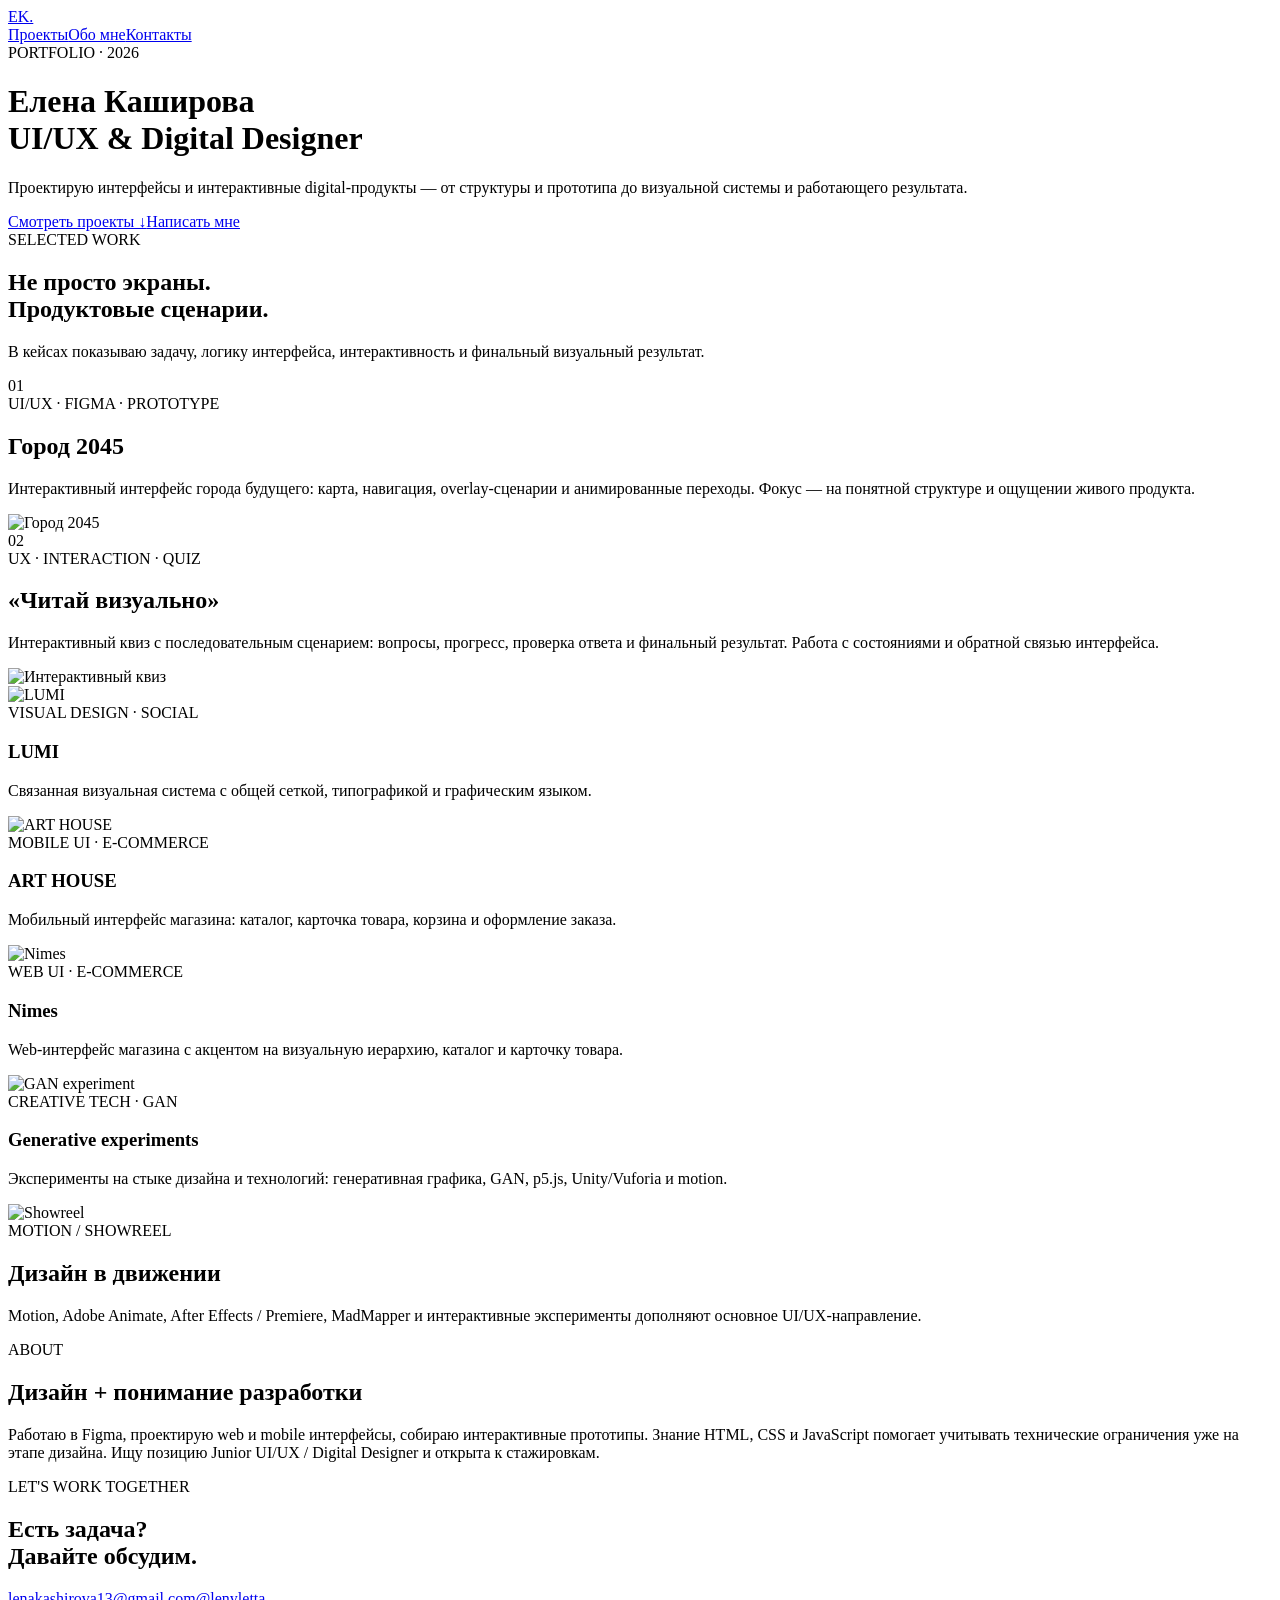
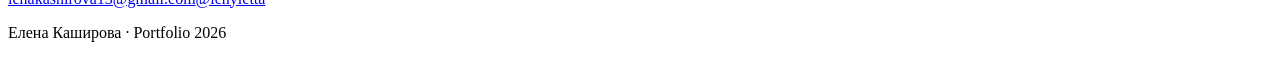
==== index.html @ 8c7296ff "Build portfolio homepage" ====
<!doctype html><html lang="ru"><head><meta charset="utf-8"><meta name="viewport" content="width=device-width,initial-scale=1"><title>Елена Каширова — UI/UX & Digital Designer</title><meta name="description" content="Портфолио Елены Кашировой — UI/UX, digital design, interactive and creative technology."><link rel="stylesheet" href="style.css"></head><body>
<nav><a class="brand" href="#top">EK.</a><div><a href="#work">Проекты</a><a href="#about">Обо мне</a><a href="#contact">Контакты</a></div></nav>
<header id="top"><div class="eyebrow">PORTFOLIO · 2026</div><h1>Елена Каширова<br><span>UI/UX & Digital Designer</span></h1><p class="lead">Проектирую интерфейсы и интерактивные digital‑продукты — от структуры и прототипа до визуальной системы и работающего результата.</p><div class="actions"><a class="btn" href="#work">Смотреть проекты ↓</a><a class="ghost" href="mailto:lenakashirova13@gmail.com">Написать мне</a></div></header>
<main id="work"><section class="intro"><div><div class="eyebrow">SELECTED WORK</div><h2>Не просто экраны.<br>Продуктовые сценарии.</h2></div><p>В кейсах показываю задачу, логику интерфейса, интерактивность и финальный визуальный результат.</p></section>
<article class="case featured"><div class="num">01</div><div class="copy"><div class="tags">UI/UX · FIGMA · PROTOTYPE</div><h2>Город 2045</h2><p>Интерактивный интерфейс города будущего: карта, навигация, overlay‑сценарии и анимированные переходы. Фокус — на понятной структуре и ощущении живого продукта.</p></div><img src="assets/city.jpg" alt="Город 2045"></article>
<article class="case reverse"><div class="num">02</div><div class="copy"><div class="tags">UX · INTERACTION · QUIZ</div><h2>«Читай визуально»</h2><p>Интерактивный квиз с последовательным сценарием: вопросы, прогресс, проверка ответа и финальный результат. Работа с состояниями и обратной связью интерфейса.</p></div><img src="assets/quiz.jpg" alt="Интерактивный квиз"></article>
<section class="grid"><article class="small"><img src="assets/lumi.jpg" alt="LUMI"><div class="tags">VISUAL DESIGN · SOCIAL</div><h3>LUMI</h3><p>Связанная визуальная система с общей сеткой, типографикой и графическим языком.</p></article><article class="small"><img src="assets/arthouse.jpg" alt="ART HOUSE"><div class="tags">MOBILE UI · E‑COMMERCE</div><h3>ART HOUSE</h3><p>Мобильный интерфейс магазина: каталог, карточка товара, корзина и оформление заказа.</p></article><article class="small"><img src="assets/nimes.jpg" alt="Nimes"><div class="tags">WEB UI · E‑COMMERCE</div><h3>Nimes</h3><p>Web‑интерфейс магазина с акцентом на визуальную иерархию, каталог и карточку товара.</p></article><article class="small dark"><img src="assets/gan.jpg" alt="GAN experiment"><div class="tags">CREATIVE TECH · GAN</div><h3>Generative experiments</h3><p>Эксперименты на стыке дизайна и технологий: генеративная графика, GAN, p5.js, Unity/Vuforia и motion.</p></article></section>
<section class="show"><img src="assets/showreel.png" alt="Showreel"><div><div class="eyebrow">MOTION / SHOWREEL</div><h2>Дизайн в движении</h2><p>Motion, Adobe Animate, After Effects / Premiere, MadMapper и интерактивные эксперименты дополняют основное UI/UX‑направление.</p></div></section>
<section id="about" class="about"><div><div class="eyebrow">ABOUT</div><h2>Дизайн + понимание разработки</h2></div><p>Работаю в Figma, проектирую web и mobile интерфейсы, собираю интерактивные прототипы. Знание HTML, CSS и JavaScript помогает учитывать технические ограничения уже на этапе дизайна. Ищу позицию Junior UI/UX / Digital Designer и открыта к стажировкам.</p></section></main>
<footer id="contact"><div class="eyebrow">LET'S WORK TOGETHER</div><h2>Есть задача?<br>Давайте обсудим.</h2><div class="contacts"><a href="mailto:lenakashirova13@gmail.com">lenakashirova13@gmail.com</a><a href="https://t.me/lenyletta">@lenyletta</a></div><p>Елена Каширова · Portfolio 2026</p></footer></body></html>
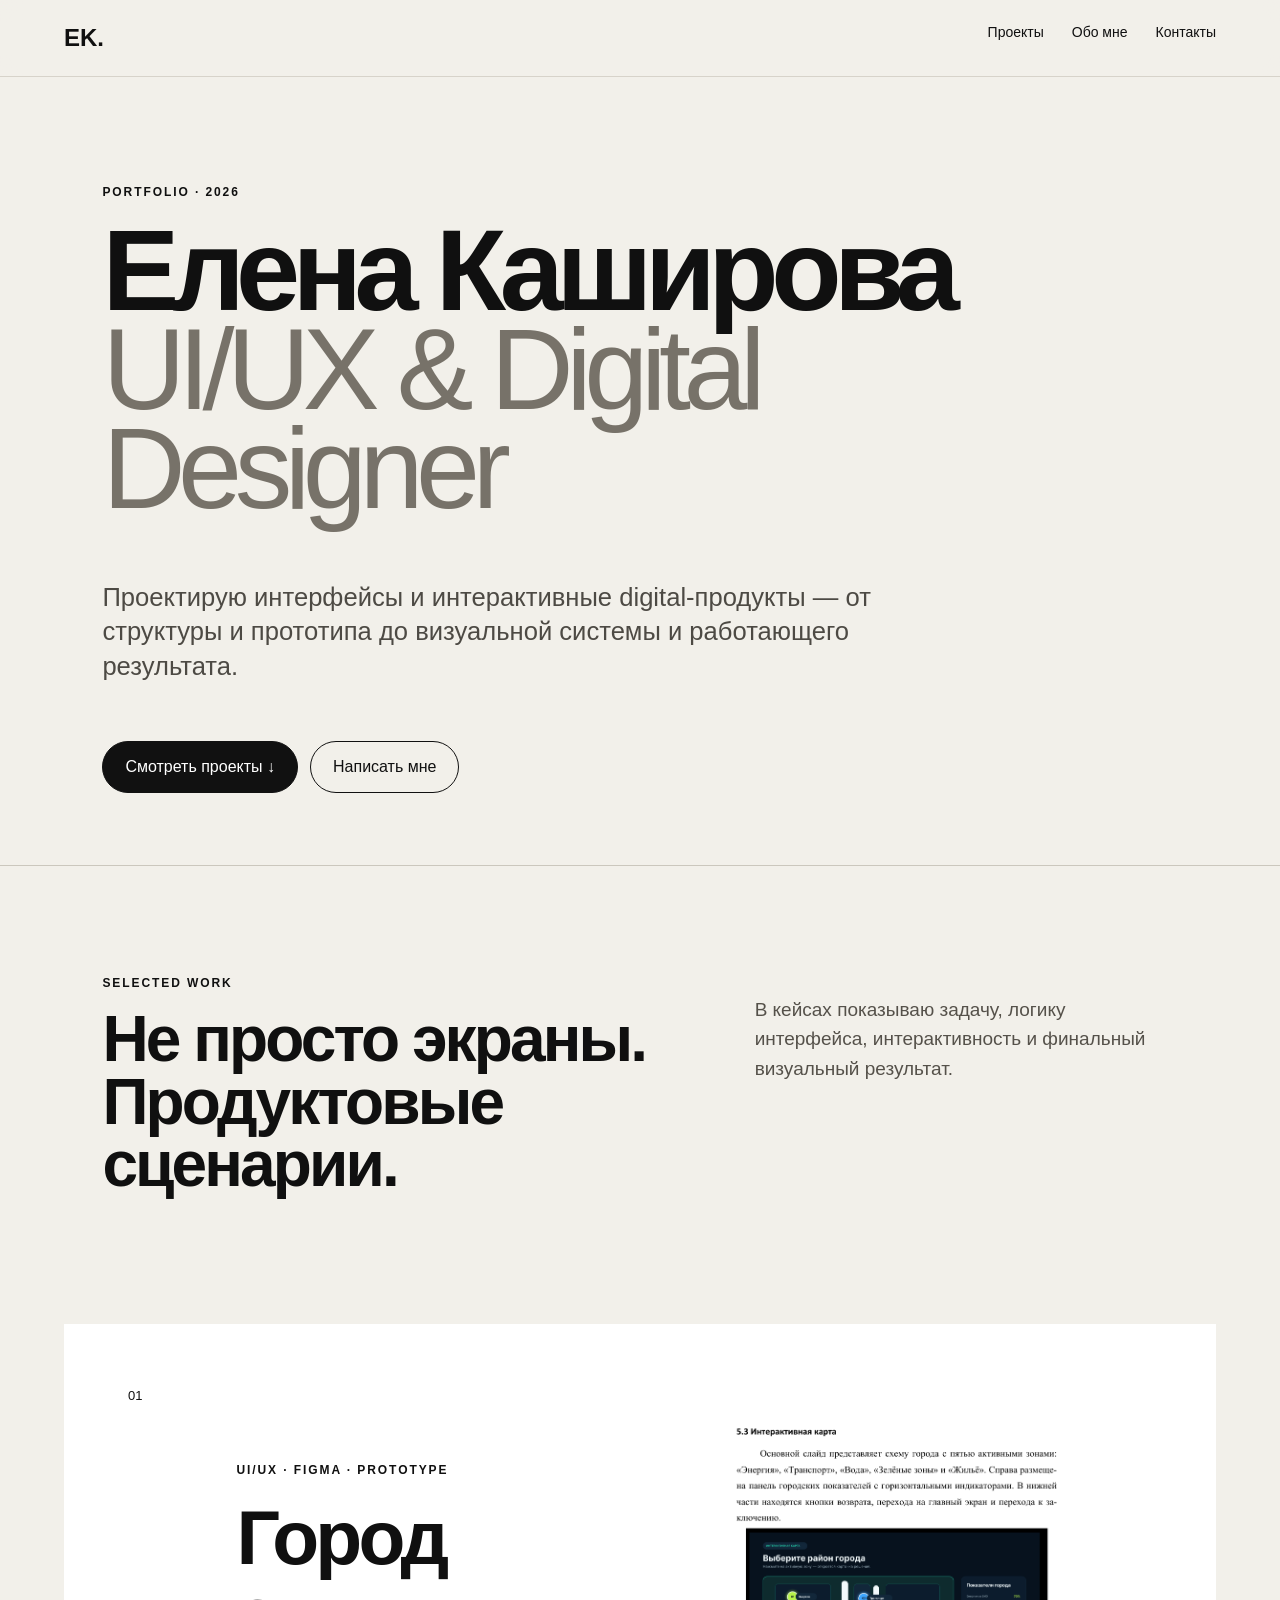
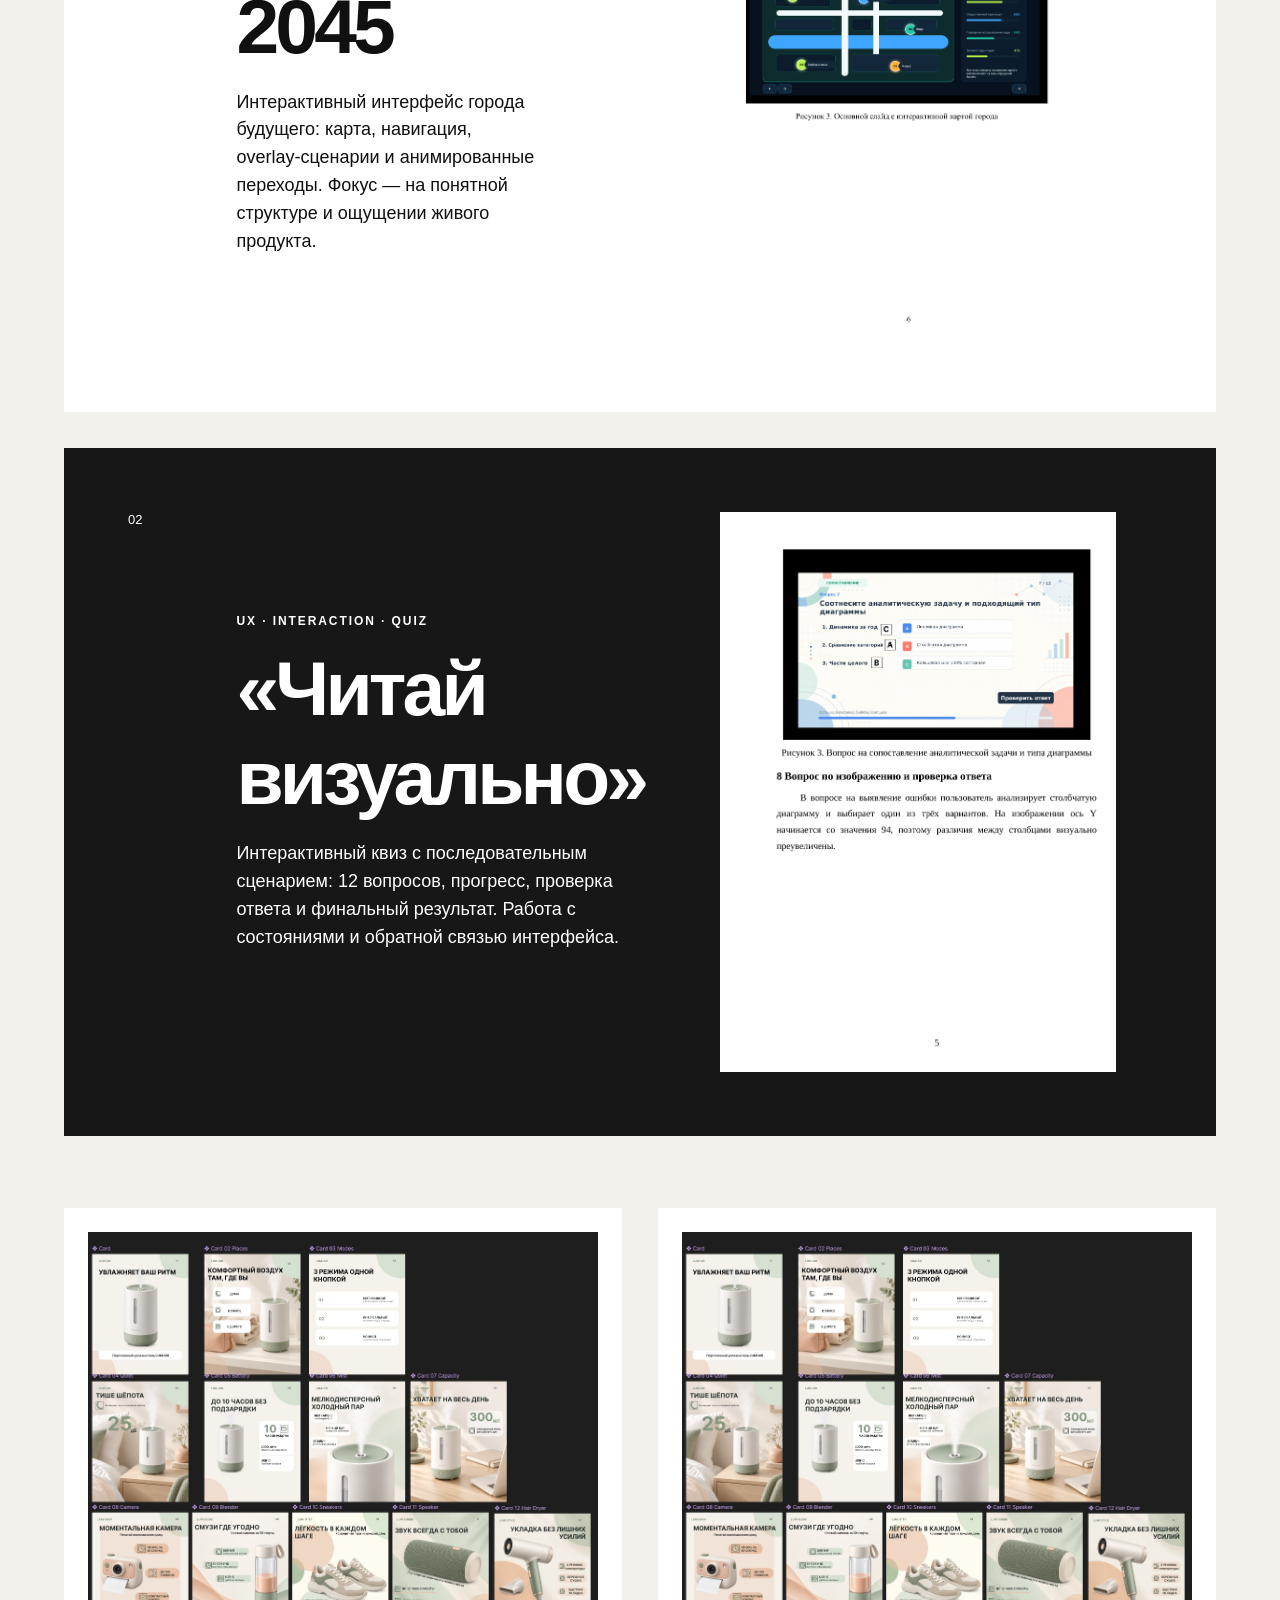
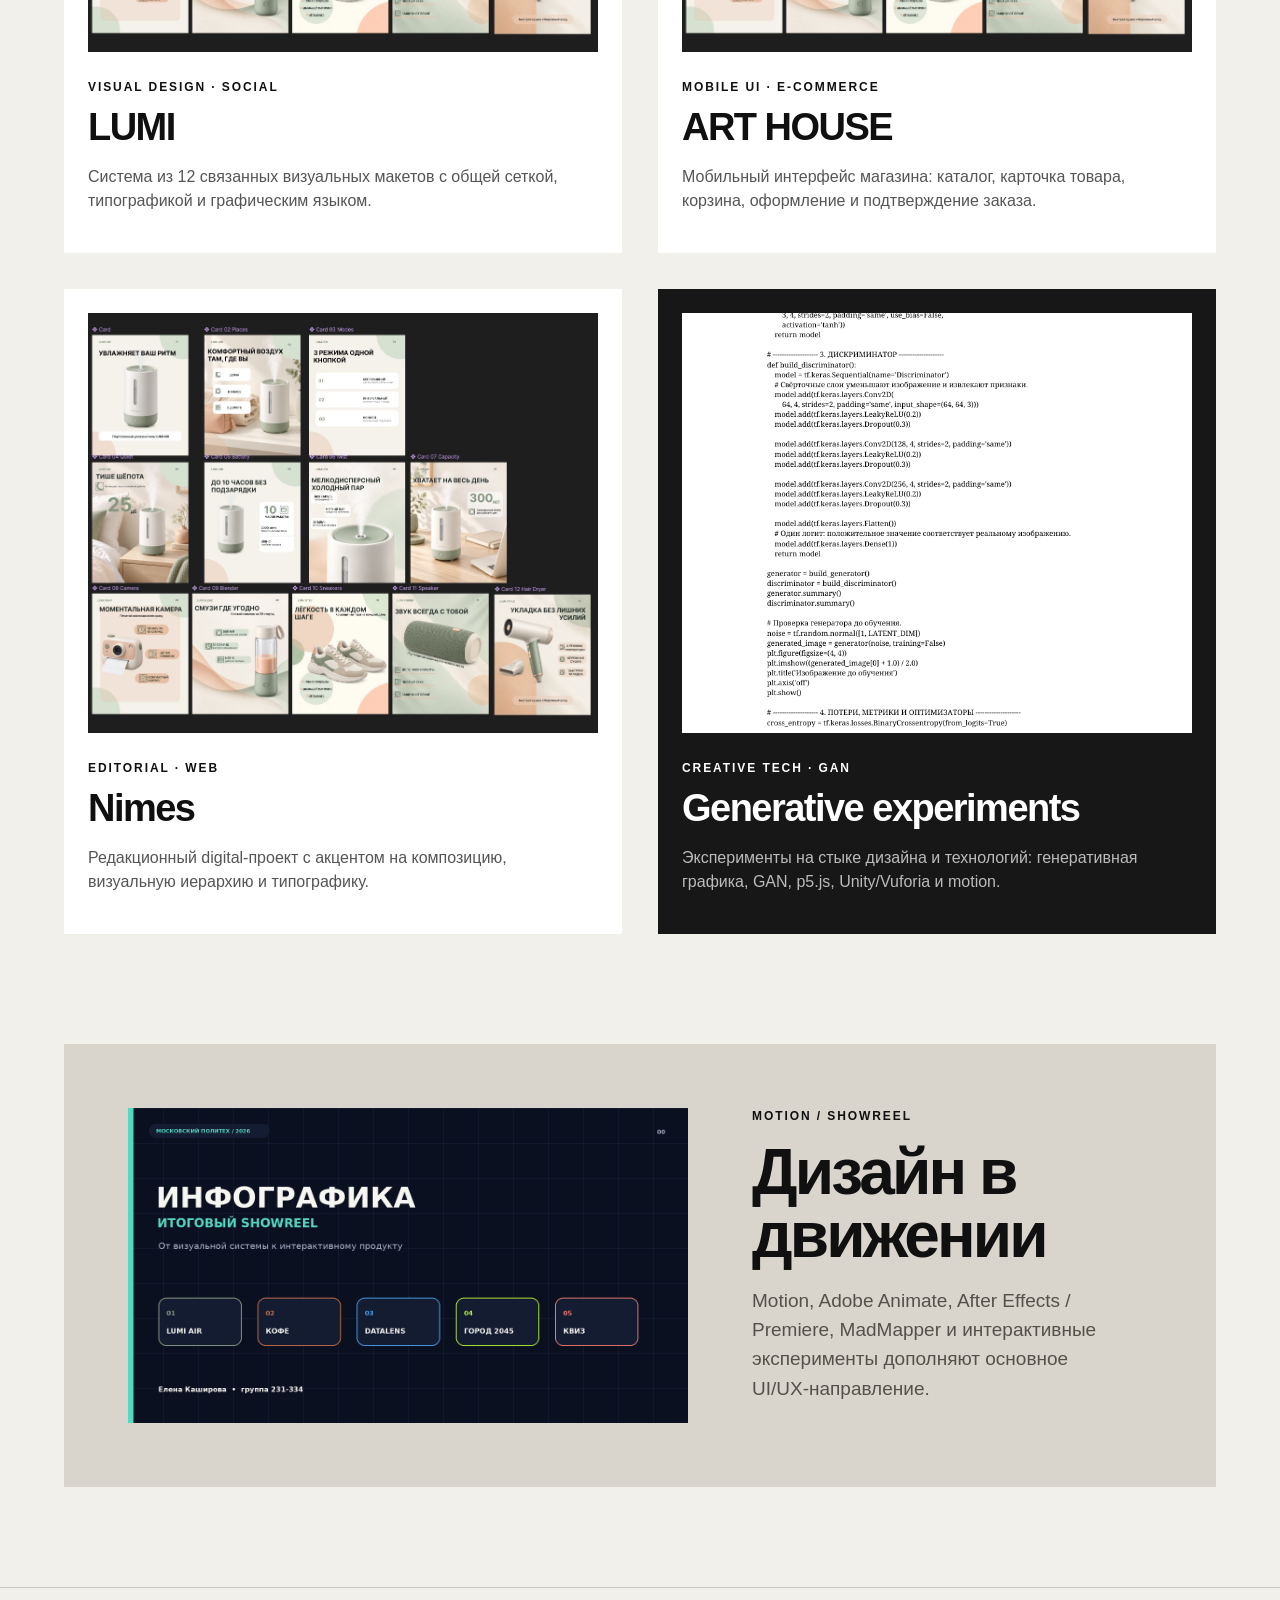
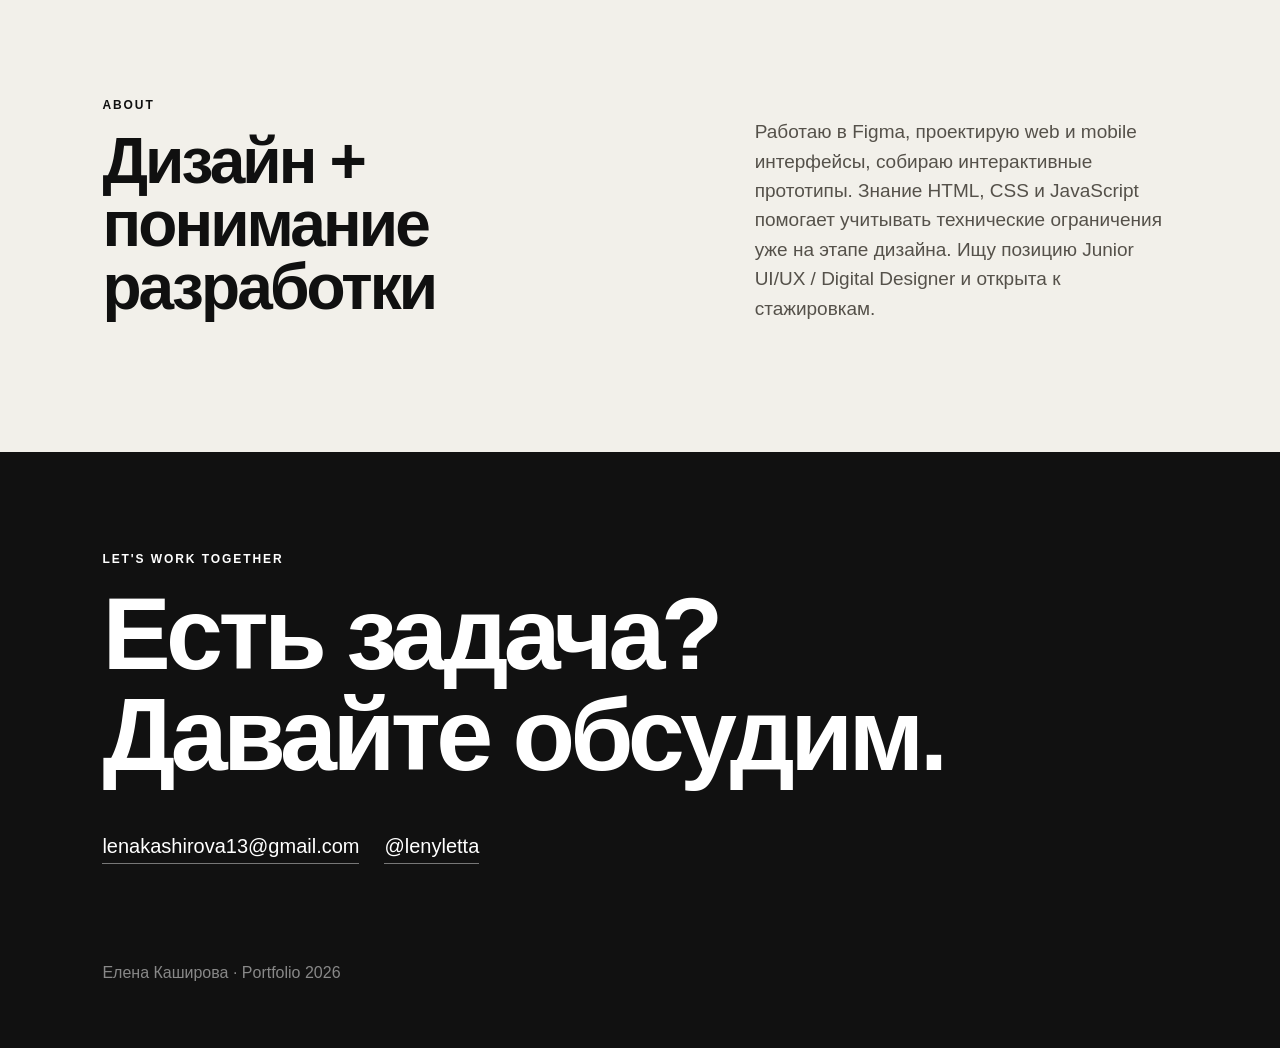
==== commit a67e81fc: "Add files via upload" ====
--- a/index.html
+++ b/index.html
@@ -1,10 +1,28 @@
-<!doctype html><html lang="ru"><head><meta charset="utf-8"><meta name="viewport" content="width=device-width,initial-scale=1"><title>Елена Каширова — UI/UX & Digital Designer</title><meta name="description" content="Портфолио Елены Кашировой — UI/UX, digital design, interactive and creative technology."><link rel="stylesheet" href="style.css"></head><body>
+<!doctype html><html lang="ru"><head><meta charset="utf-8"><meta name="viewport" content="width=device-width,initial-scale=1">
+<title>Елена Каширова — UI/UX & Digital Designer</title>
+<meta name="description" content="Портфолио Елены Кашировой — UI/UX, digital design, interactive and creative technology.">
+<link rel="stylesheet" href="style.css"></head><body>
 <nav><a class="brand" href="#top">EK.</a><div><a href="#work">Проекты</a><a href="#about">Обо мне</a><a href="#contact">Контакты</a></div></nav>
-<header id="top"><div class="eyebrow">PORTFOLIO · 2026</div><h1>Елена Каширова<br><span>UI/UX & Digital Designer</span></h1><p class="lead">Проектирую интерфейсы и интерактивные digital‑продукты — от структуры и прототипа до визуальной системы и работающего результата.</p><div class="actions"><a class="btn" href="#work">Смотреть проекты ↓</a><a class="ghost" href="mailto:lenakashirova13@gmail.com">Написать мне</a></div></header>
-<main id="work"><section class="intro"><div><div class="eyebrow">SELECTED WORK</div><h2>Не просто экраны.<br>Продуктовые сценарии.</h2></div><p>В кейсах показываю задачу, логику интерфейса, интерактивность и финальный визуальный результат.</p></section>
-<article class="case featured"><div class="num">01</div><div class="copy"><div class="tags">UI/UX · FIGMA · PROTOTYPE</div><h2>Город 2045</h2><p>Интерактивный интерфейс города будущего: карта, навигация, overlay‑сценарии и анимированные переходы. Фокус — на понятной структуре и ощущении живого продукта.</p></div><img src="assets/city.jpg" alt="Город 2045"></article>
-<article class="case reverse"><div class="num">02</div><div class="copy"><div class="tags">UX · INTERACTION · QUIZ</div><h2>«Читай визуально»</h2><p>Интерактивный квиз с последовательным сценарием: вопросы, прогресс, проверка ответа и финальный результат. Работа с состояниями и обратной связью интерфейса.</p></div><img src="assets/quiz.jpg" alt="Интерактивный квиз"></article>
-<section class="grid"><article class="small"><img src="assets/lumi.jpg" alt="LUMI"><div class="tags">VISUAL DESIGN · SOCIAL</div><h3>LUMI</h3><p>Связанная визуальная система с общей сеткой, типографикой и графическим языком.</p></article><article class="small"><img src="assets/arthouse.jpg" alt="ART HOUSE"><div class="tags">MOBILE UI · E‑COMMERCE</div><h3>ART HOUSE</h3><p>Мобильный интерфейс магазина: каталог, карточка товара, корзина и оформление заказа.</p></article><article class="small"><img src="assets/nimes.jpg" alt="Nimes"><div class="tags">WEB UI · E‑COMMERCE</div><h3>Nimes</h3><p>Web‑интерфейс магазина с акцентом на визуальную иерархию, каталог и карточку товара.</p></article><article class="small dark"><img src="assets/gan.jpg" alt="GAN experiment"><div class="tags">CREATIVE TECH · GAN</div><h3>Generative experiments</h3><p>Эксперименты на стыке дизайна и технологий: генеративная графика, GAN, p5.js, Unity/Vuforia и motion.</p></article></section>
+<header id="top"><div class="eyebrow">PORTFOLIO · 2026</div><h1>Елена Каширова<br><span>UI/UX & Digital Designer</span></h1>
+<p class="lead">Проектирую интерфейсы и интерактивные digital‑продукты — от структуры и прототипа до визуальной системы и работающего результата.</p>
+<div class="actions"><a class="btn" href="#work">Смотреть проекты ↓</a><a class="ghost" href="mailto:lenakashirova13@gmail.com">Написать мне</a></div></header>
+<main id="work">
+<section class="intro"><div><div class="eyebrow">SELECTED WORK</div><h2>Не просто экраны.<br>Продуктовые сценарии.</h2></div><p>В кейсах показываю задачу, логику интерфейса, интерактивность и финальный визуальный результат.</p></section>
+
+<article class="case featured"><div class="num">01</div><div class="copy"><div class="tags">UI/UX · FIGMA · PROTOTYPE</div><h2>Город 2045</h2><p>Интерактивный интерфейс города будущего: карта, навигация, overlay‑сценарии и анимированные переходы. Фокус — на понятной структуре и ощущении живого продукта.</p></div><img src="assets/city.png" alt="Город 2045"></article>
+
+<article class="case reverse"><div class="num">02</div><div class="copy"><div class="tags">UX · INTERACTION · QUIZ</div><h2>«Читай визуально»</h2><p>Интерактивный квиз с последовательным сценарием: 12 вопросов, прогресс, проверка ответа и финальный результат. Работа с состояниями и обратной связью интерфейса.</p></div><img src="assets/quiz.png" alt="Интерактивный квиз"></article>
+
+<section class="grid">
+<article class="small"><img src="assets/old_p5_0.jpeg" alt="LUMI"><div class="tags">VISUAL DESIGN · SOCIAL</div><h3>LUMI</h3><p>Система из 12 связанных визуальных макетов с общей сеткой, типографикой и графическим языком.</p></article>
+<article class="small"><img src="assets/old_p4_0.jpeg" alt="ART HOUSE"><div class="tags">MOBILE UI · E‑COMMERCE</div><h3>ART HOUSE</h3><p>Мобильный интерфейс магазина: каталог, карточка товара, корзина, оформление и подтверждение заказа.</p></article>
+<article class="small"><img src="assets/old_p6_0.jpeg" alt="Nimes"><div class="tags">EDITORIAL · WEB</div><h3>Nimes</h3><p>Редакционный digital‑проект с акцентом на композицию, визуальную иерархию и типографику.</p></article>
+<article class="small dark"><img src="assets/gan.png" alt="GAN experiment"><div class="tags">CREATIVE TECH · GAN</div><h3>Generative experiments</h3><p>Эксперименты на стыке дизайна и технологий: генеративная графика, GAN, p5.js, Unity/Vuforia и motion.</p></article>
+</section>
+
 <section class="show"><img src="assets/showreel.png" alt="Showreel"><div><div class="eyebrow">MOTION / SHOWREEL</div><h2>Дизайн в движении</h2><p>Motion, Adobe Animate, After Effects / Premiere, MadMapper и интерактивные эксперименты дополняют основное UI/UX‑направление.</p></div></section>
-<section id="about" class="about"><div><div class="eyebrow">ABOUT</div><h2>Дизайн + понимание разработки</h2></div><p>Работаю в Figma, проектирую web и mobile интерфейсы, собираю интерактивные прототипы. Знание HTML, CSS и JavaScript помогает учитывать технические ограничения уже на этапе дизайна. Ищу позицию Junior UI/UX / Digital Designer и открыта к стажировкам.</p></section></main>
-<footer id="contact"><div class="eyebrow">LET'S WORK TOGETHER</div><h2>Есть задача?<br>Давайте обсудим.</h2><div class="contacts"><a href="mailto:lenakashirova13@gmail.com">lenakashirova13@gmail.com</a><a href="https://t.me/lenyletta">@lenyletta</a></div><p>Елена Каширова · Portfolio 2026</p></footer></body></html>+
+<section id="about" class="about"><div><div class="eyebrow">ABOUT</div><h2>Дизайн + понимание разработки</h2></div><p>Работаю в Figma, проектирую web и mobile интерфейсы, собираю интерактивные прототипы. Знание HTML, CSS и JavaScript помогает учитывать технические ограничения уже на этапе дизайна. Ищу позицию Junior UI/UX / Digital Designer и открыта к стажировкам.</p></section>
+</main>
+<footer id="contact"><div class="eyebrow">LET'S WORK TOGETHER</div><h2>Есть задача?<br>Давайте обсудим.</h2><div class="contacts"><a href="mailto:lenakashirova13@gmail.com">lenakashirova13@gmail.com</a><a href="https://t.me/lenyletta">@lenyletta</a></div><p>Елена Каширова · Portfolio 2026</p></footer>
+</body></html>
--- a/style.css
+++ b/style.css
@@ -0,0 +1 @@
+*{box-sizing:border-box}html{scroll-behavior:smooth}body{margin:0;background:#f2f0ea;color:#101010;font-family:Arial,Helvetica,sans-serif}a{color:inherit;text-decoration:none}nav{position:sticky;top:0;z-index:10;display:flex;justify-content:space-between;padding:24px 5vw;background:rgba(242,240,234,.88);backdrop-filter:blur(12px);border-bottom:1px solid #d7d3ca}.brand{font-weight:900;font-size:24px}nav div{display:flex;gap:28px;font-size:14px}header{min-height:86vh;padding:12vh 8vw 8vh;display:flex;flex-direction:column;justify-content:center;border-bottom:1px solid #cbc7bd}h1{font-size:clamp(54px,9vw,132px);line-height:.86;letter-spacing:-.065em;margin:22px 0 36px;max-width:1200px}h1 span{font-weight:400;color:#777269}.eyebrow,.tags{font-size:12px;letter-spacing:.16em;font-weight:700}.lead{font-size:clamp(19px,2vw,30px);line-height:1.35;max-width:790px;color:#4d4a44}.actions{display:flex;gap:12px;margin-top:32px}.btn,.ghost{padding:16px 22px;border:1px solid #111;border-radius:100px}.btn{background:#111;color:white}.intro,.about{padding:110px 8vw;display:grid;grid-template-columns:1.3fr 1fr;gap:8vw}.intro h2,.about h2,.show h2,footer h2{font-size:clamp(38px,5vw,76px);letter-spacing:-.045em;line-height:.98;margin:18px 0}.intro p,.about p,.show p{font-size:19px;line-height:1.55;color:#55514a}.case{margin:0 5vw 36px;padding:5vw;background:#fff;display:grid;grid-template-columns:70px .75fr 1.25fr;gap:3vw;align-items:center;min-height:650px}.case.reverse{background:#171717;color:white}.case img{width:100%;max-height:560px;object-fit:contain}.case h2{font-size:clamp(44px,6vw,82px);letter-spacing:-.05em;margin:16px 0}.case p{font-size:18px;line-height:1.55;max-width:520px}.num{align-self:start;font-size:13px}.grid{padding:36px 5vw 110px;display:grid;grid-template-columns:1fr 1fr;gap:36px}.small{background:white;padding:24px}.small img{width:100%;height:420px;object-fit:cover;margin-bottom:24px}.small h3{font-size:38px;letter-spacing:-.04em;margin:12px 0}.small p{line-height:1.5;color:#555}.small.dark{background:#171717;color:white}.small.dark p{color:#bbb}.show{margin:0 5vw 100px;background:#d9d5cc;padding:5vw;display:grid;grid-template-columns:1.4fr 1fr;gap:5vw;align-items:center}.show img{width:100%}.about{border-top:1px solid #cbc7bd}footer{background:#111;color:white;padding:100px 8vw 50px}footer h2{font-size:clamp(56px,8vw,110px)}.contacts{display:flex;gap:25px;flex-wrap:wrap;margin:50px 0 100px;font-size:20px}.contacts a{border-bottom:1px solid #777;padding-bottom:5px}footer>p{color:#888}@media(max-width:800px){nav div{gap:14px}.case{grid-template-columns:1fr;padding:28px;min-height:auto}.case .num{display:none}.intro,.about,.show{grid-template-columns:1fr}.grid{grid-template-columns:1fr}.small img{height:auto}header{min-height:78vh;padding-left:6vw;padding-right:6vw}.lead{font-size:18px}.actions{flex-wrap:wrap}}
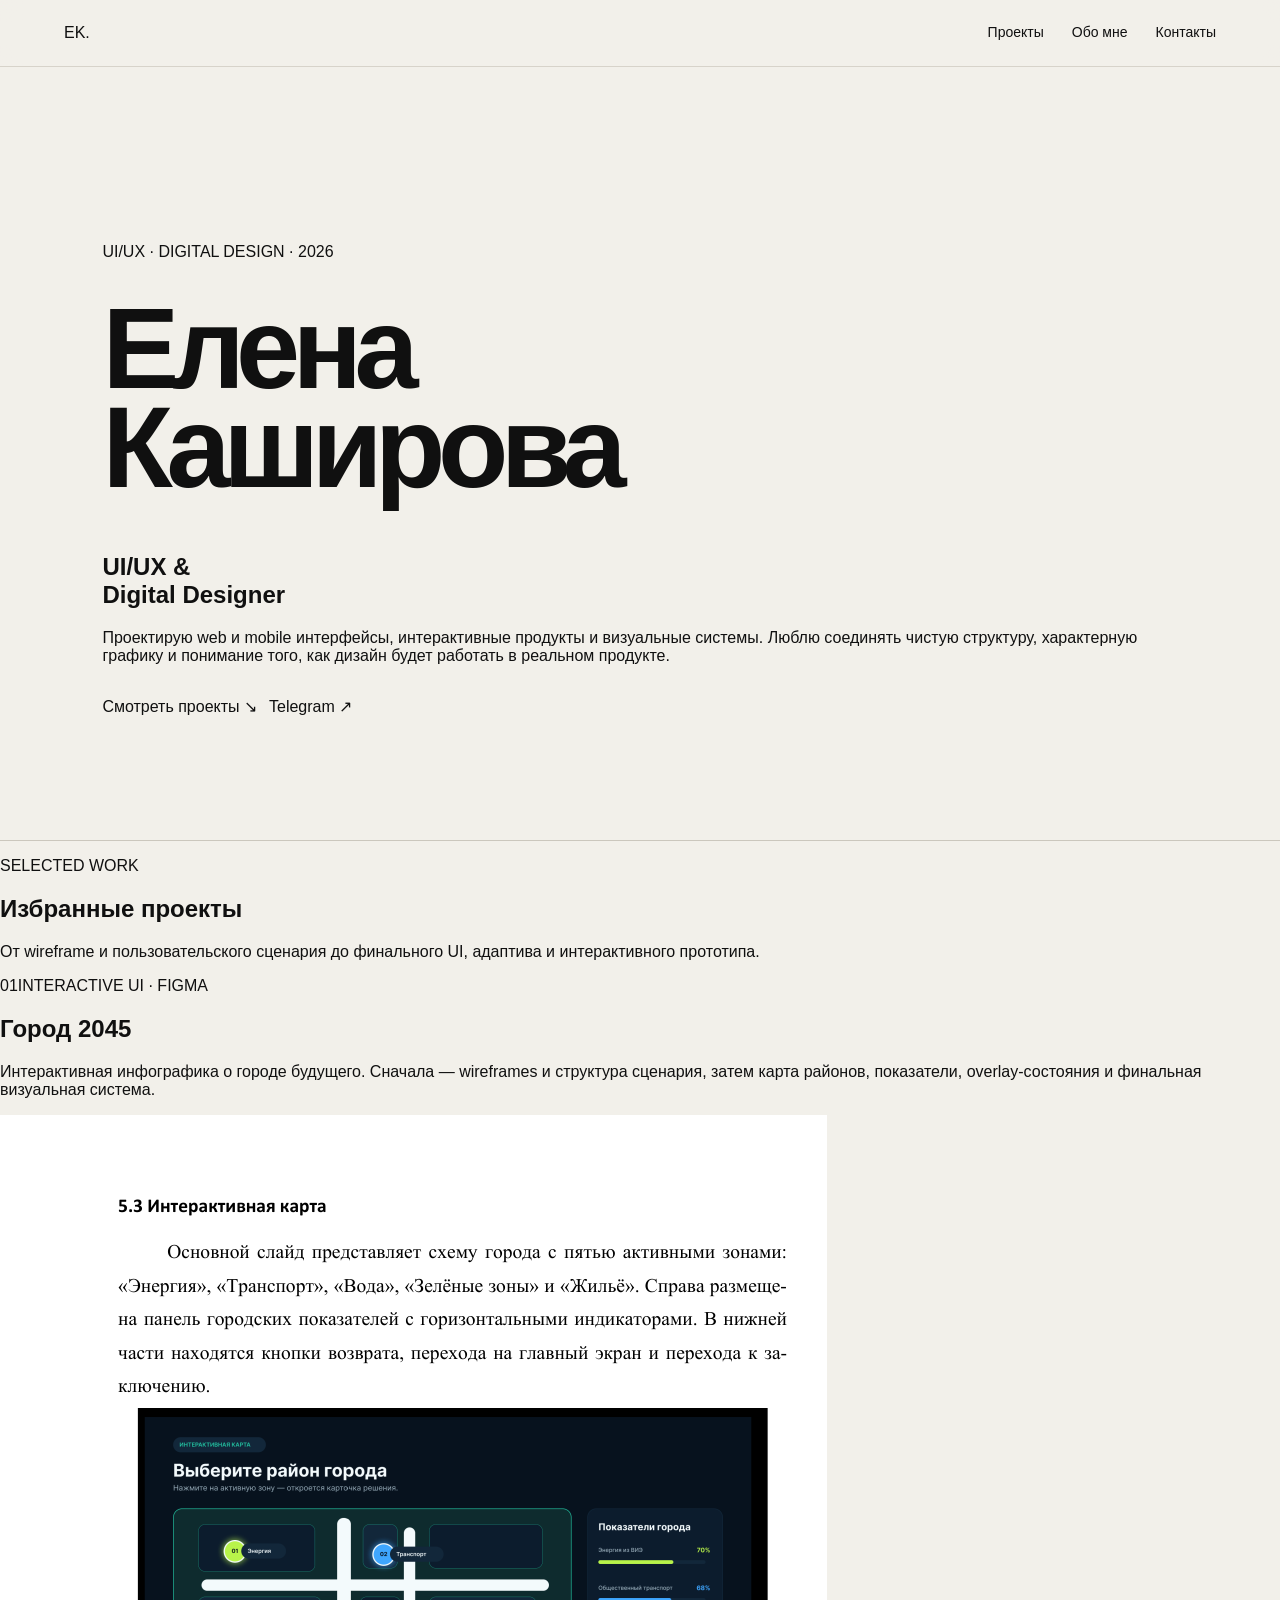
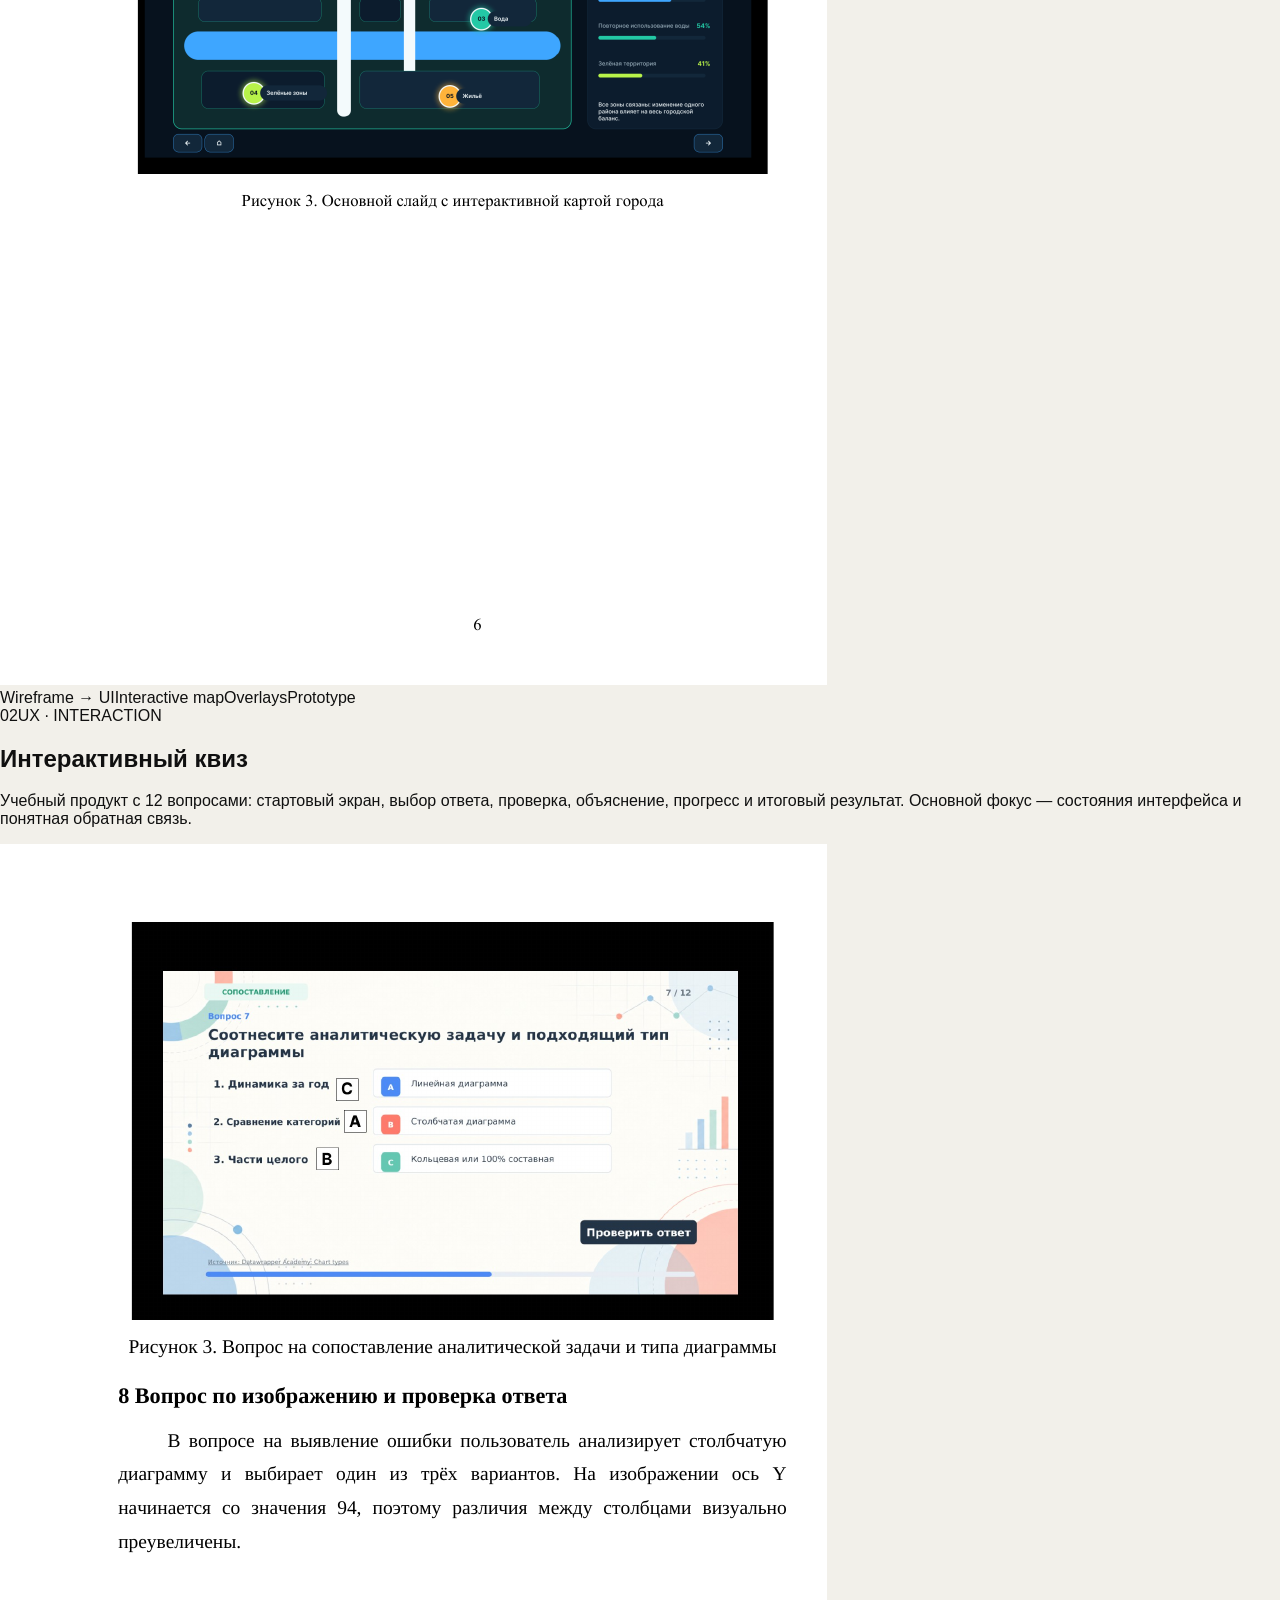
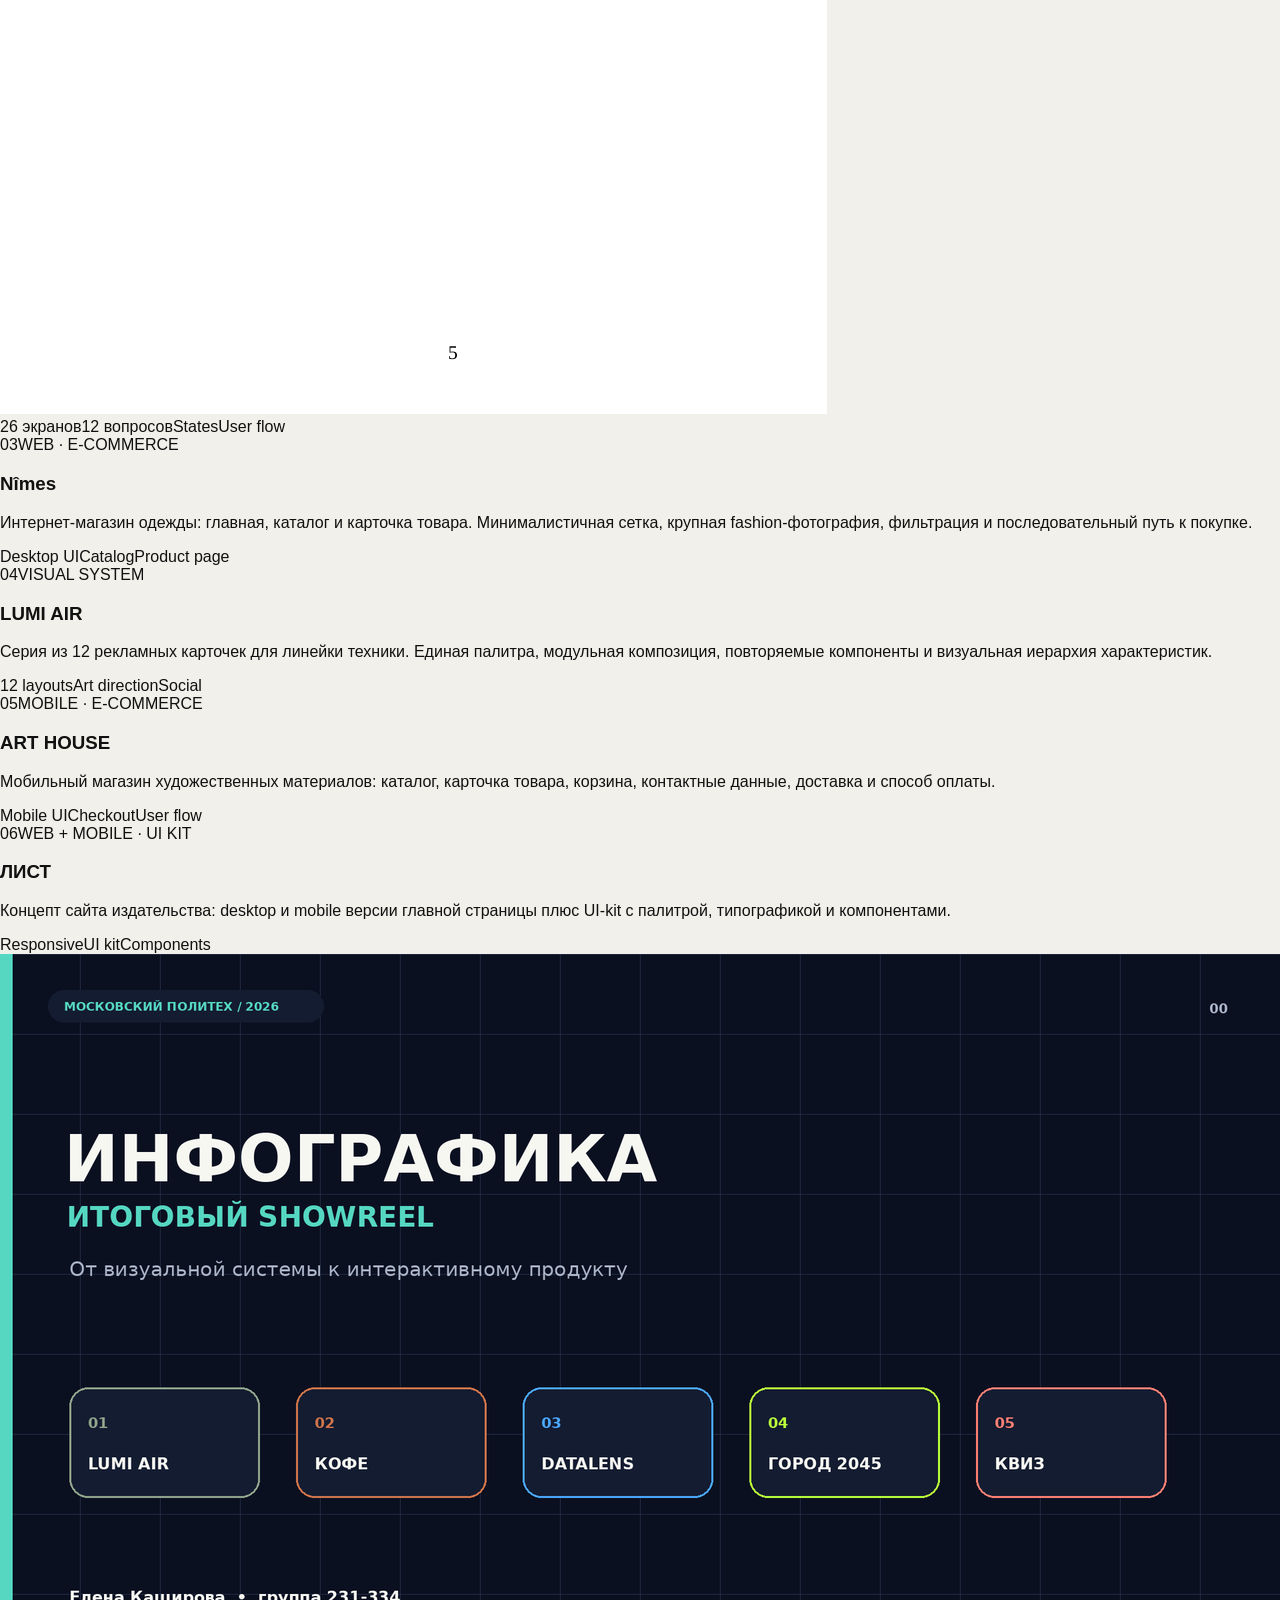
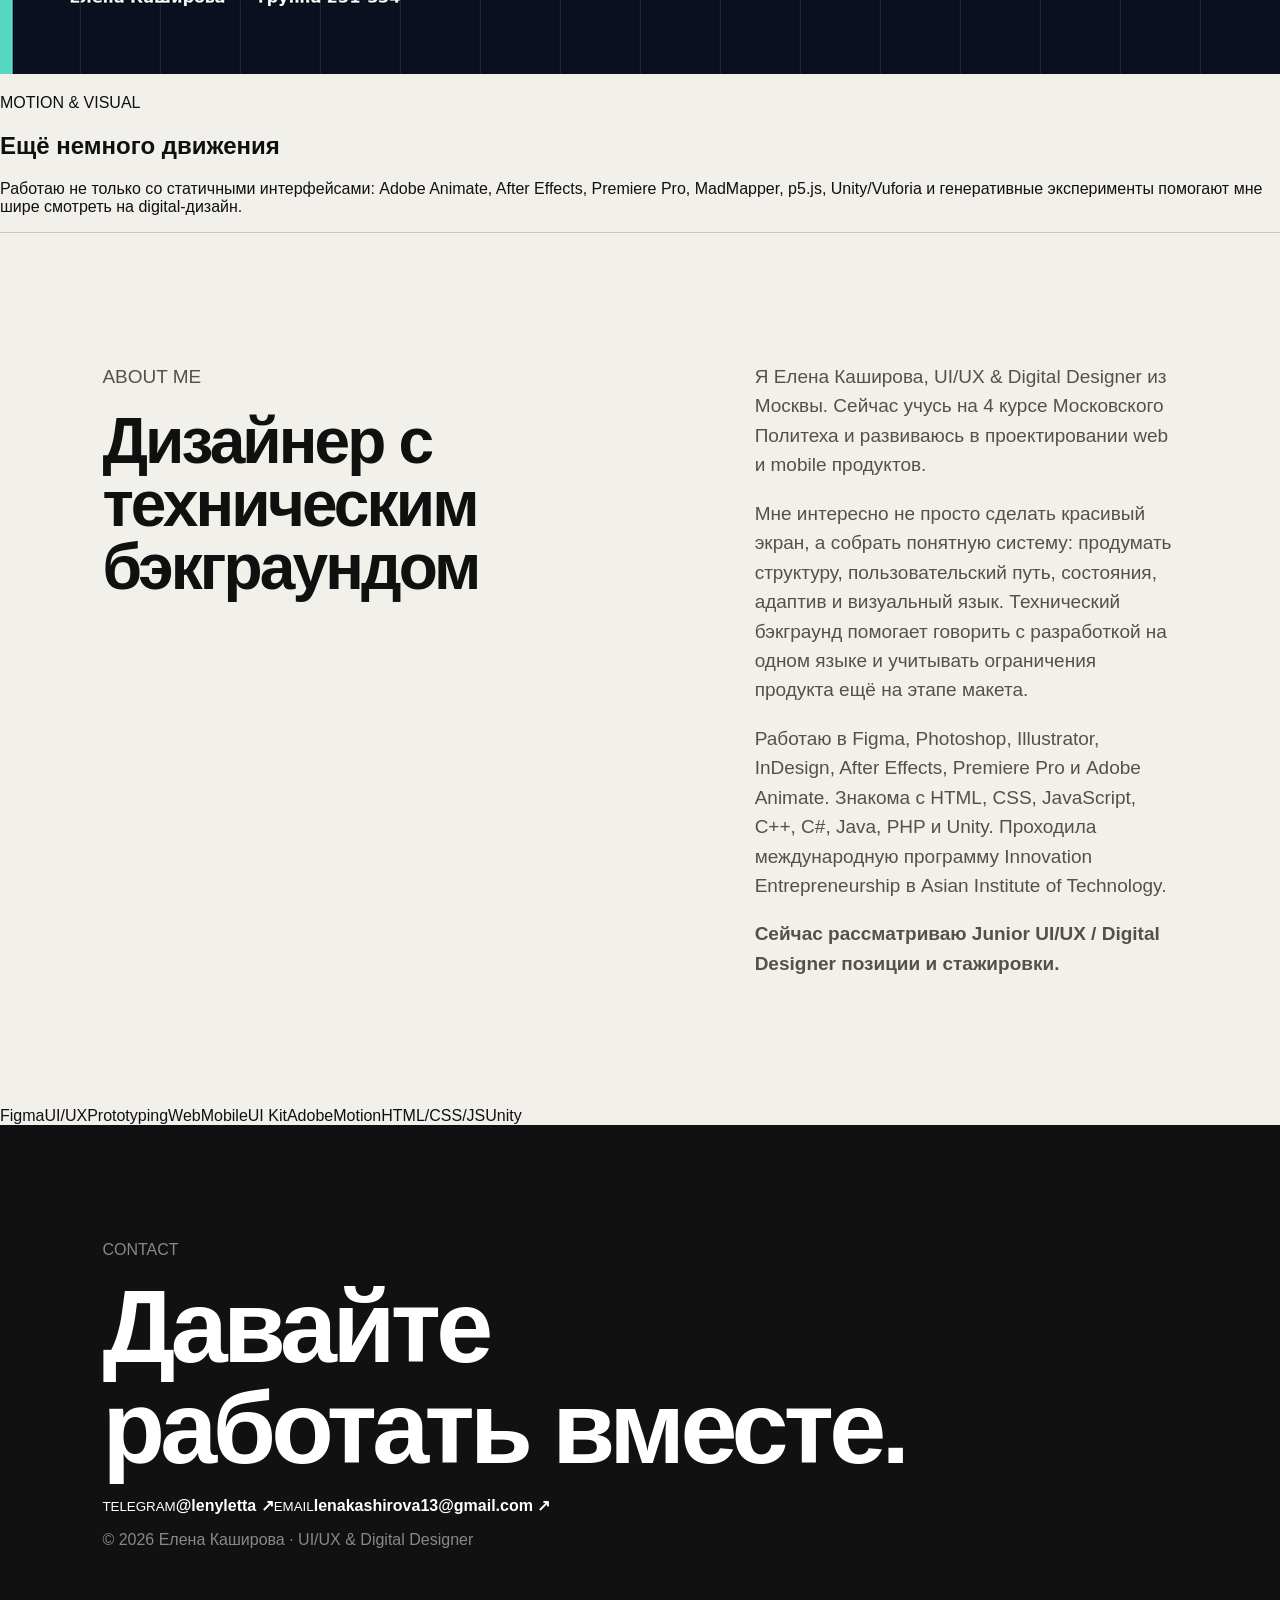
==== commit 867a85c9: "Redesign portfolio structure and content" ====
--- a/index.html
+++ b/index.html
@@ -1,28 +1,18 @@
-<!doctype html><html lang="ru"><head><meta charset="utf-8"><meta name="viewport" content="width=device-width,initial-scale=1">
-<title>Елена Каширова — UI/UX & Digital Designer</title>
-<meta name="description" content="Портфолио Елены Кашировой — UI/UX, digital design, interactive and creative technology.">
-<link rel="stylesheet" href="style.css"></head><body>
-<nav><a class="brand" href="#top">EK.</a><div><a href="#work">Проекты</a><a href="#about">Обо мне</a><a href="#contact">Контакты</a></div></nav>
-<header id="top"><div class="eyebrow">PORTFOLIO · 2026</div><h1>Елена Каширова<br><span>UI/UX & Digital Designer</span></h1>
-<p class="lead">Проектирую интерфейсы и интерактивные digital‑продукты — от структуры и прототипа до визуальной системы и работающего результата.</p>
-<div class="actions"><a class="btn" href="#work">Смотреть проекты ↓</a><a class="ghost" href="mailto:lenakashirova13@gmail.com">Написать мне</a></div></header>
+<!doctype html><html lang="ru"><head><meta charset="utf-8"><meta name="viewport" content="width=device-width,initial-scale=1"><title>Елена Каширова — UI/UX & Digital Designer</title><meta name="description" content="Портфолио Елены Кашировой: UI/UX, web & mobile, интерактивные продукты и visual design."><link rel="stylesheet" href="style.css"></head><body>
+<nav><a class="logo" href="#top">EK.</a><div class="navlinks"><a href="#work">Проекты</a><a href="#about">Обо мне</a><a href="#contact">Контакты</a></div></nav>
+<header id="top" class="hero"><p class="kicker">UI/UX · DIGITAL DESIGN · 2026</p><h1>Елена<br>Каширова</h1><div class="hero-bottom"><h2>UI/UX &<br>Digital Designer</h2><div><p>Проектирую web и mobile интерфейсы, интерактивные продукты и визуальные системы. Люблю соединять чистую структуру, характерную графику и понимание того, как дизайн будет работать в реальном продукте.</p><div class="actions"><a class="primary" href="#work">Смотреть проекты ↘</a><a href="https://t.me/lenyletta" target="_blank">Telegram ↗</a></div></div></div></header>
 <main id="work">
-<section class="intro"><div><div class="eyebrow">SELECTED WORK</div><h2>Не просто экраны.<br>Продуктовые сценарии.</h2></div><p>В кейсах показываю задачу, логику интерфейса, интерактивность и финальный визуальный результат.</p></section>
-
-<article class="case featured"><div class="num">01</div><div class="copy"><div class="tags">UI/UX · FIGMA · PROTOTYPE</div><h2>Город 2045</h2><p>Интерактивный интерфейс города будущего: карта, навигация, overlay‑сценарии и анимированные переходы. Фокус — на понятной структуре и ощущении живого продукта.</p></div><img src="assets/city.png" alt="Город 2045"></article>
-
-<article class="case reverse"><div class="num">02</div><div class="copy"><div class="tags">UX · INTERACTION · QUIZ</div><h2>«Читай визуально»</h2><p>Интерактивный квиз с последовательным сценарием: 12 вопросов, прогресс, проверка ответа и финальный результат. Работа с состояниями и обратной связью интерфейса.</p></div><img src="assets/quiz.png" alt="Интерактивный квиз"></article>
-
-<section class="grid">
-<article class="small"><img src="assets/old_p5_0.jpeg" alt="LUMI"><div class="tags">VISUAL DESIGN · SOCIAL</div><h3>LUMI</h3><p>Система из 12 связанных визуальных макетов с общей сеткой, типографикой и графическим языком.</p></article>
-<article class="small"><img src="assets/old_p4_0.jpeg" alt="ART HOUSE"><div class="tags">MOBILE UI · E‑COMMERCE</div><h3>ART HOUSE</h3><p>Мобильный интерфейс магазина: каталог, карточка товара, корзина, оформление и подтверждение заказа.</p></article>
-<article class="small"><img src="assets/old_p6_0.jpeg" alt="Nimes"><div class="tags">EDITORIAL · WEB</div><h3>Nimes</h3><p>Редакционный digital‑проект с акцентом на композицию, визуальную иерархию и типографику.</p></article>
-<article class="small dark"><img src="assets/gan.png" alt="GAN experiment"><div class="tags">CREATIVE TECH · GAN</div><h3>Generative experiments</h3><p>Эксперименты на стыке дизайна и технологий: генеративная графика, GAN, p5.js, Unity/Vuforia и motion.</p></article>
+<section class="section-head"><p class="kicker">SELECTED WORK</p><h2>Избранные проекты</h2><p>От wireframe и пользовательского сценария до финального UI, адаптива и интерактивного прототипа.</p></section>
+<article class="project dark"><div class="meta"><span>01</span><span>INTERACTIVE UI · FIGMA</span></div><div class="project-title"><h2>Город 2045</h2><p>Интерактивная инфографика о городе будущего. Сначала — wireframes и структура сценария, затем карта районов, показатели, overlay-состояния и финальная визуальная система.</p></div><img src="assets/city.png" alt="Город 2045 — интерактивная карта"><div class="facts"><span>Wireframe → UI</span><span>Interactive map</span><span>Overlays</span><span>Prototype</span></div></article>
+<article class="project light"><div class="meta"><span>02</span><span>UX · INTERACTION</span></div><div class="project-title"><h2>Интерактивный квиз</h2><p>Учебный продукт с 12 вопросами: стартовый экран, выбор ответа, проверка, объяснение, прогресс и итоговый результат. Основной фокус — состояния интерфейса и понятная обратная связь.</p></div><img src="assets/quiz.png" alt="Интерактивный квиз"><div class="facts"><span>26 экранов</span><span>12 вопросов</span><span>States</span><span>User flow</span></div></article>
+<section class="project-list">
+<article><div class="meta"><span>03</span><span>WEB · E-COMMERCE</span></div><h3>Nîmes</h3><p>Интернет-магазин одежды: главная, каталог и карточка товара. Минималистичная сетка, крупная fashion-фотография, фильтрация и последовательный путь к покупке.</p><div class="chips"><span>Desktop UI</span><span>Catalog</span><span>Product page</span></div></article>
+<article><div class="meta"><span>04</span><span>VISUAL SYSTEM</span></div><h3>LUMI AIR</h3><p>Серия из 12 рекламных карточек для линейки техники. Единая палитра, модульная композиция, повторяемые компоненты и визуальная иерархия характеристик.</p><div class="chips"><span>12 layouts</span><span>Art direction</span><span>Social</span></div></article>
+<article><div class="meta"><span>05</span><span>MOBILE · E-COMMERCE</span></div><h3>ART HOUSE</h3><p>Мобильный магазин художественных материалов: каталог, карточка товара, корзина, контактные данные, доставка и способ оплаты.</p><div class="chips"><span>Mobile UI</span><span>Checkout</span><span>User flow</span></div></article>
+<article><div class="meta"><span>06</span><span>WEB + MOBILE · UI KIT</span></div><h3>ЛИСТ</h3><p>Концепт сайта издательства: desktop и mobile версии главной страницы плюс UI-kit с палитрой, типографикой и компонентами.</p><div class="chips"><span>Responsive</span><span>UI kit</span><span>Components</span></div></article>
 </section>
-
-<section class="show"><img src="assets/showreel.png" alt="Showreel"><div><div class="eyebrow">MOTION / SHOWREEL</div><h2>Дизайн в движении</h2><p>Motion, Adobe Animate, After Effects / Premiere, MadMapper и интерактивные эксперименты дополняют основное UI/UX‑направление.</p></div></section>
-
-<section id="about" class="about"><div><div class="eyebrow">ABOUT</div><h2>Дизайн + понимание разработки</h2></div><p>Работаю в Figma, проектирую web и mobile интерфейсы, собираю интерактивные прототипы. Знание HTML, CSS и JavaScript помогает учитывать технические ограничения уже на этапе дизайна. Ищу позицию Junior UI/UX / Digital Designer и открыта к стажировкам.</p></section>
+<section class="motion"><img src="assets/showreel.png" alt="Showreel 2026"><div><p class="kicker">MOTION & VISUAL</p><h2>Ещё немного движения</h2><p>Работаю не только со статичными интерфейсами: Adobe Animate, After Effects, Premiere Pro, MadMapper, p5.js, Unity/Vuforia и генеративные эксперименты помогают мне шире смотреть на digital-дизайн.</p></div></section>
+<section id="about" class="about"><div><p class="kicker">ABOUT ME</p><h2>Дизайнер с техническим бэкграундом</h2></div><div class="about-copy"><p class="big">Я Елена Каширова, UI/UX & Digital Designer из Москвы. Сейчас учусь на 4 курсе Московского Политеха и развиваюсь в проектировании web и mobile продуктов.</p><p>Мне интересно не просто сделать красивый экран, а собрать понятную систему: продумать структуру, пользовательский путь, состояния, адаптив и визуальный язык. Технический бэкграунд помогает говорить с разработкой на одном языке и учитывать ограничения продукта ещё на этапе макета.</p><p>Работаю в Figma, Photoshop, Illustrator, InDesign, After Effects, Premiere Pro и Adobe Animate. Знакома с HTML, CSS, JavaScript, C++, C#, Java, PHP и Unity. Проходила международную программу Innovation Entrepreneurship в Asian Institute of Technology.</p><p><strong>Сейчас рассматриваю Junior UI/UX / Digital Designer позиции и стажировки.</strong></p></div></section>
+<section class="skills"><span>Figma</span><span>UI/UX</span><span>Prototyping</span><span>Web</span><span>Mobile</span><span>UI Kit</span><span>Adobe</span><span>Motion</span><span>HTML/CSS/JS</span><span>Unity</span></section>
 </main>
-<footer id="contact"><div class="eyebrow">LET'S WORK TOGETHER</div><h2>Есть задача?<br>Давайте обсудим.</h2><div class="contacts"><a href="mailto:lenakashirova13@gmail.com">lenakashirova13@gmail.com</a><a href="https://t.me/lenyletta">@lenyletta</a></div><p>Елена Каширова · Portfolio 2026</p></footer>
-</body></html>+<footer id="contact"><p class="kicker">CONTACT</p><h2>Давайте<br>работать вместе.</h2><div class="contact-grid"><a href="https://t.me/lenyletta" target="_blank"><small>TELEGRAM</small><strong>@lenyletta ↗</strong></a><a href="mailto:lenakashirova13@gmail.com"><small>EMAIL</small><strong>lenakashirova13@gmail.com ↗</strong></a></div><p class="copy">© 2026 Елена Каширова · UI/UX & Digital Designer</p></footer></body></html>
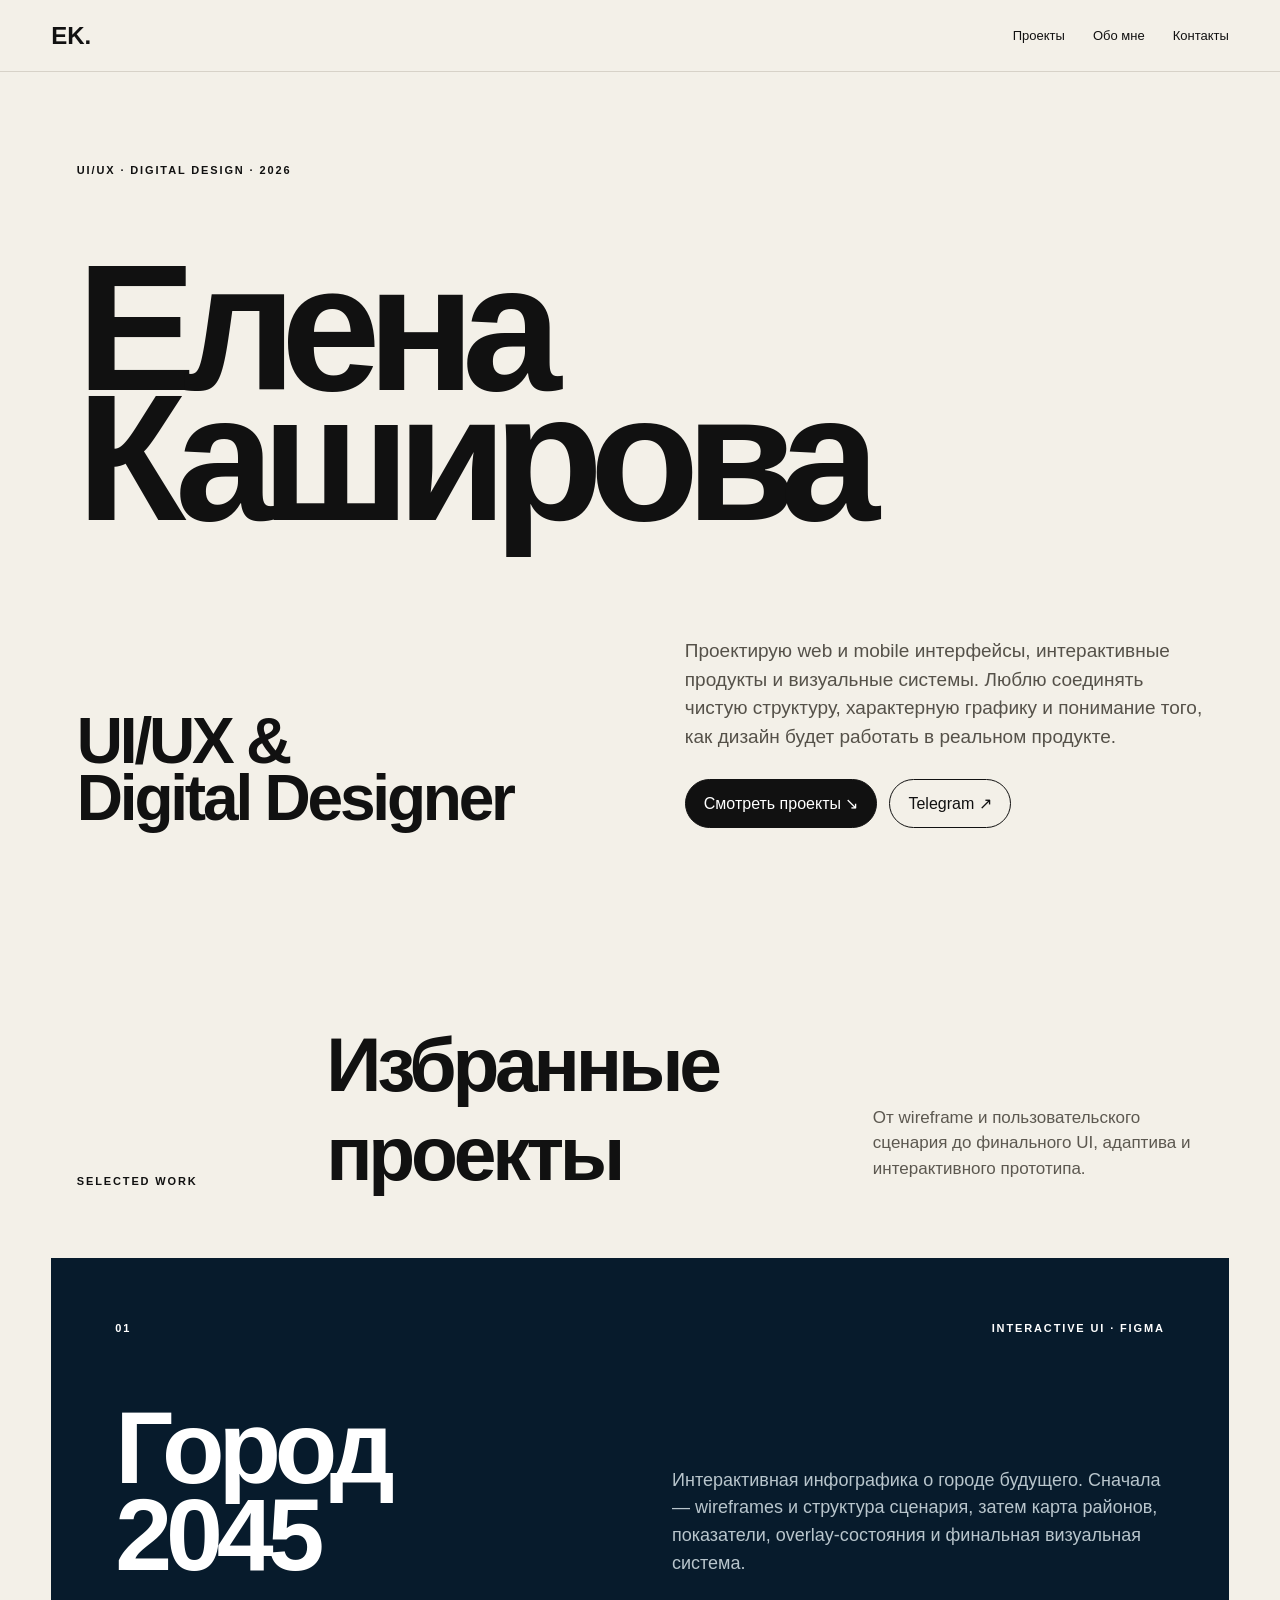
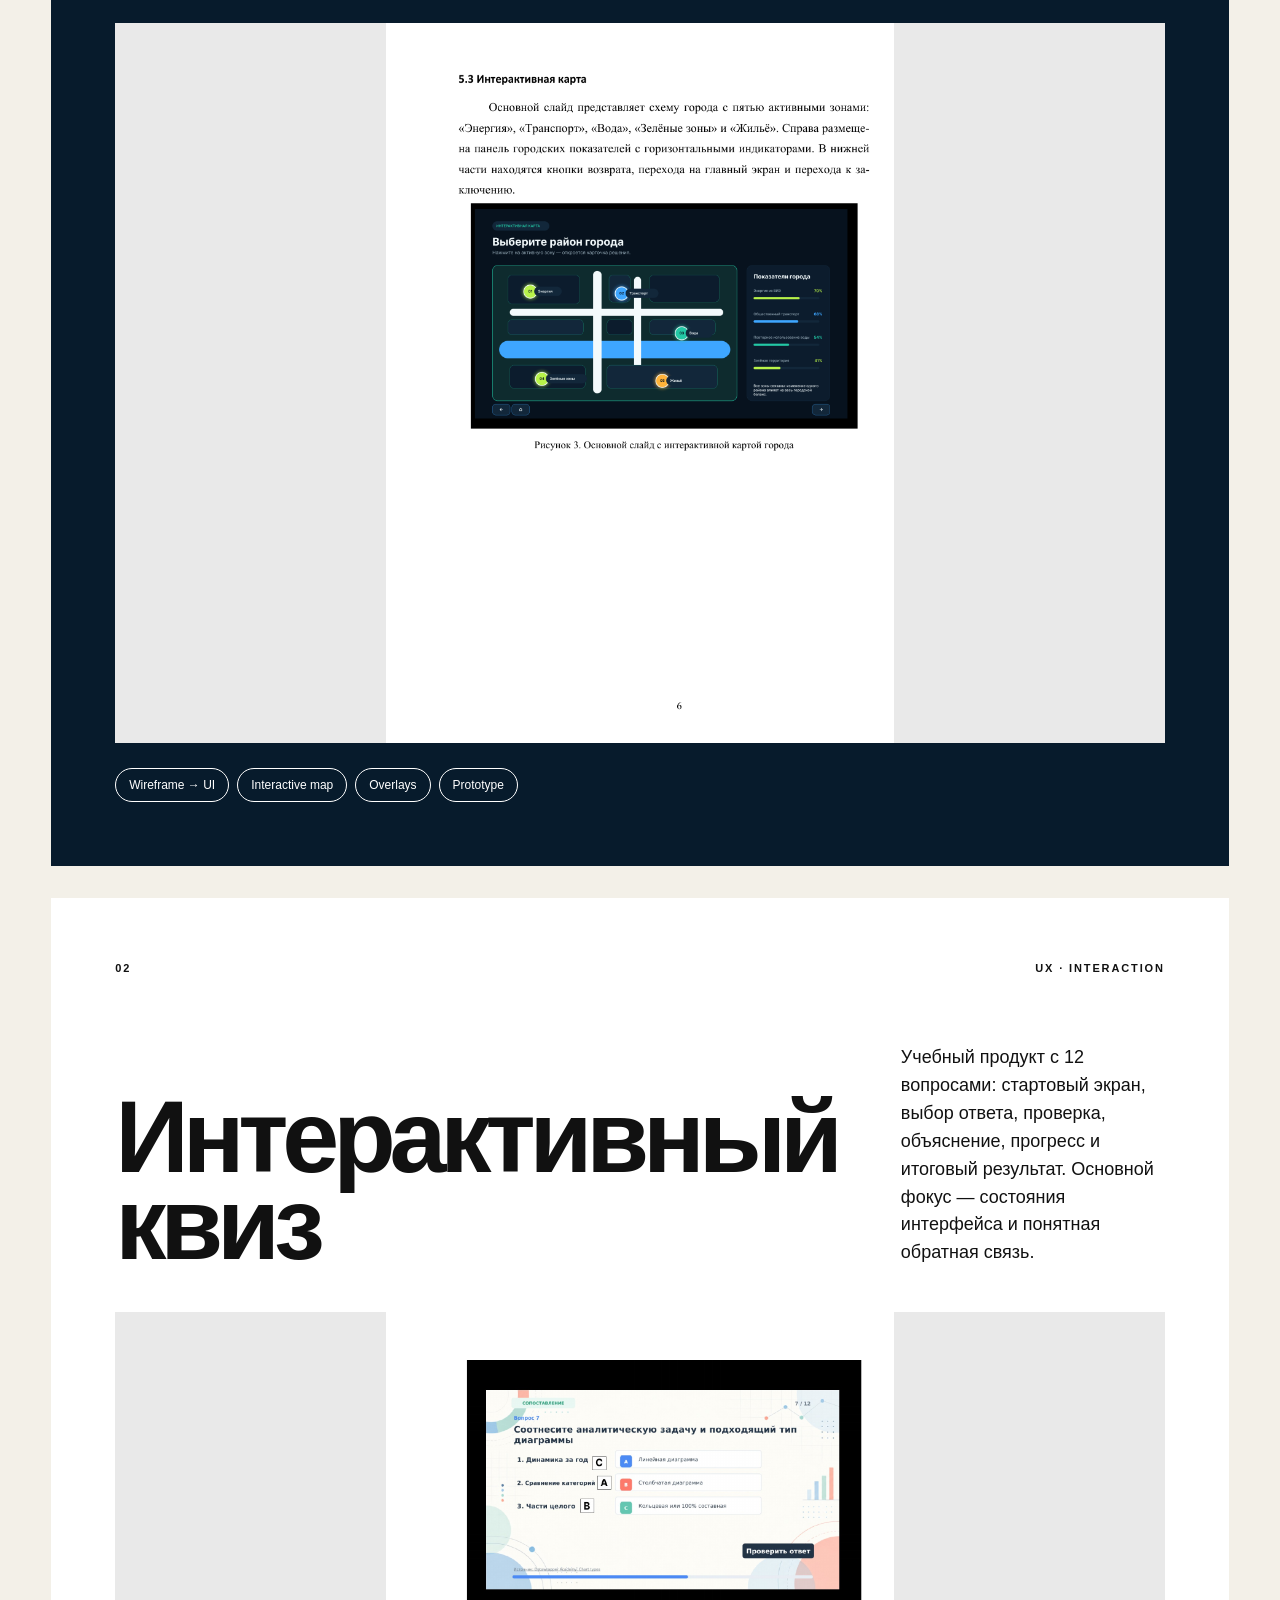
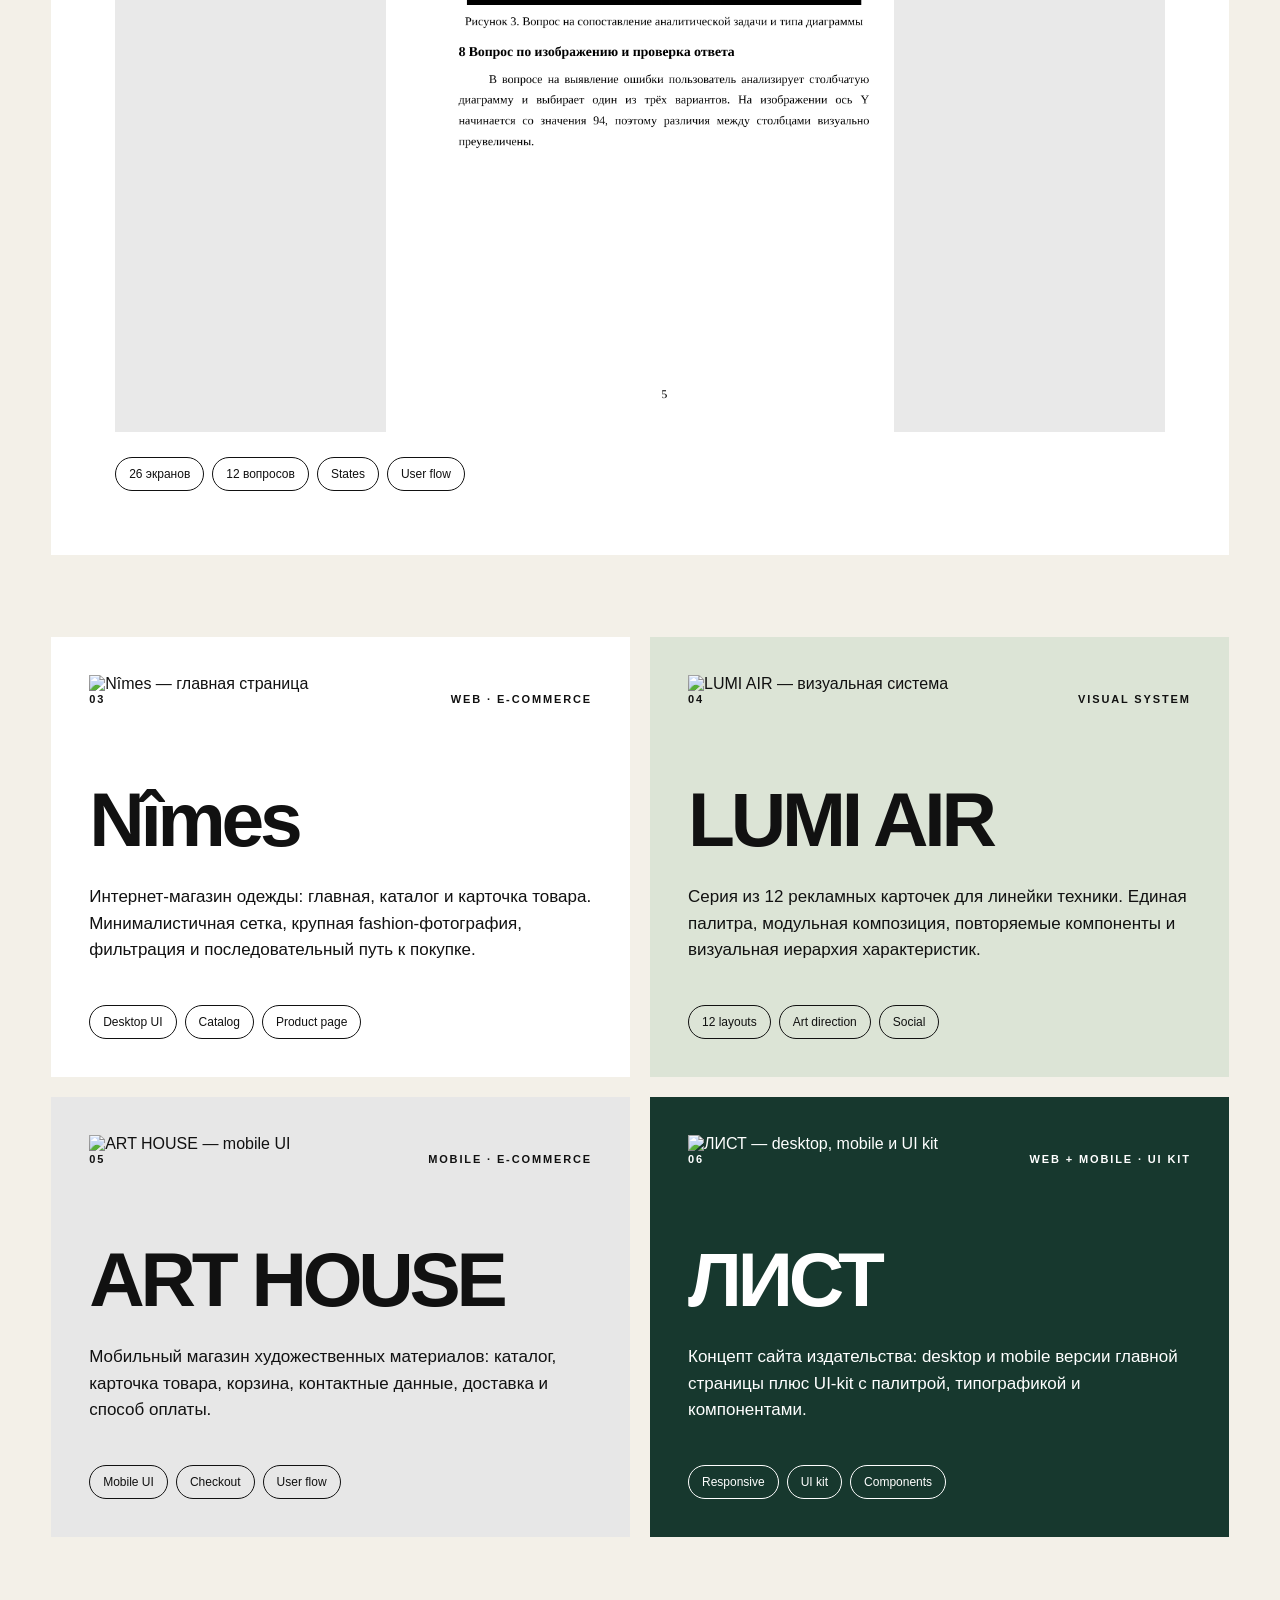
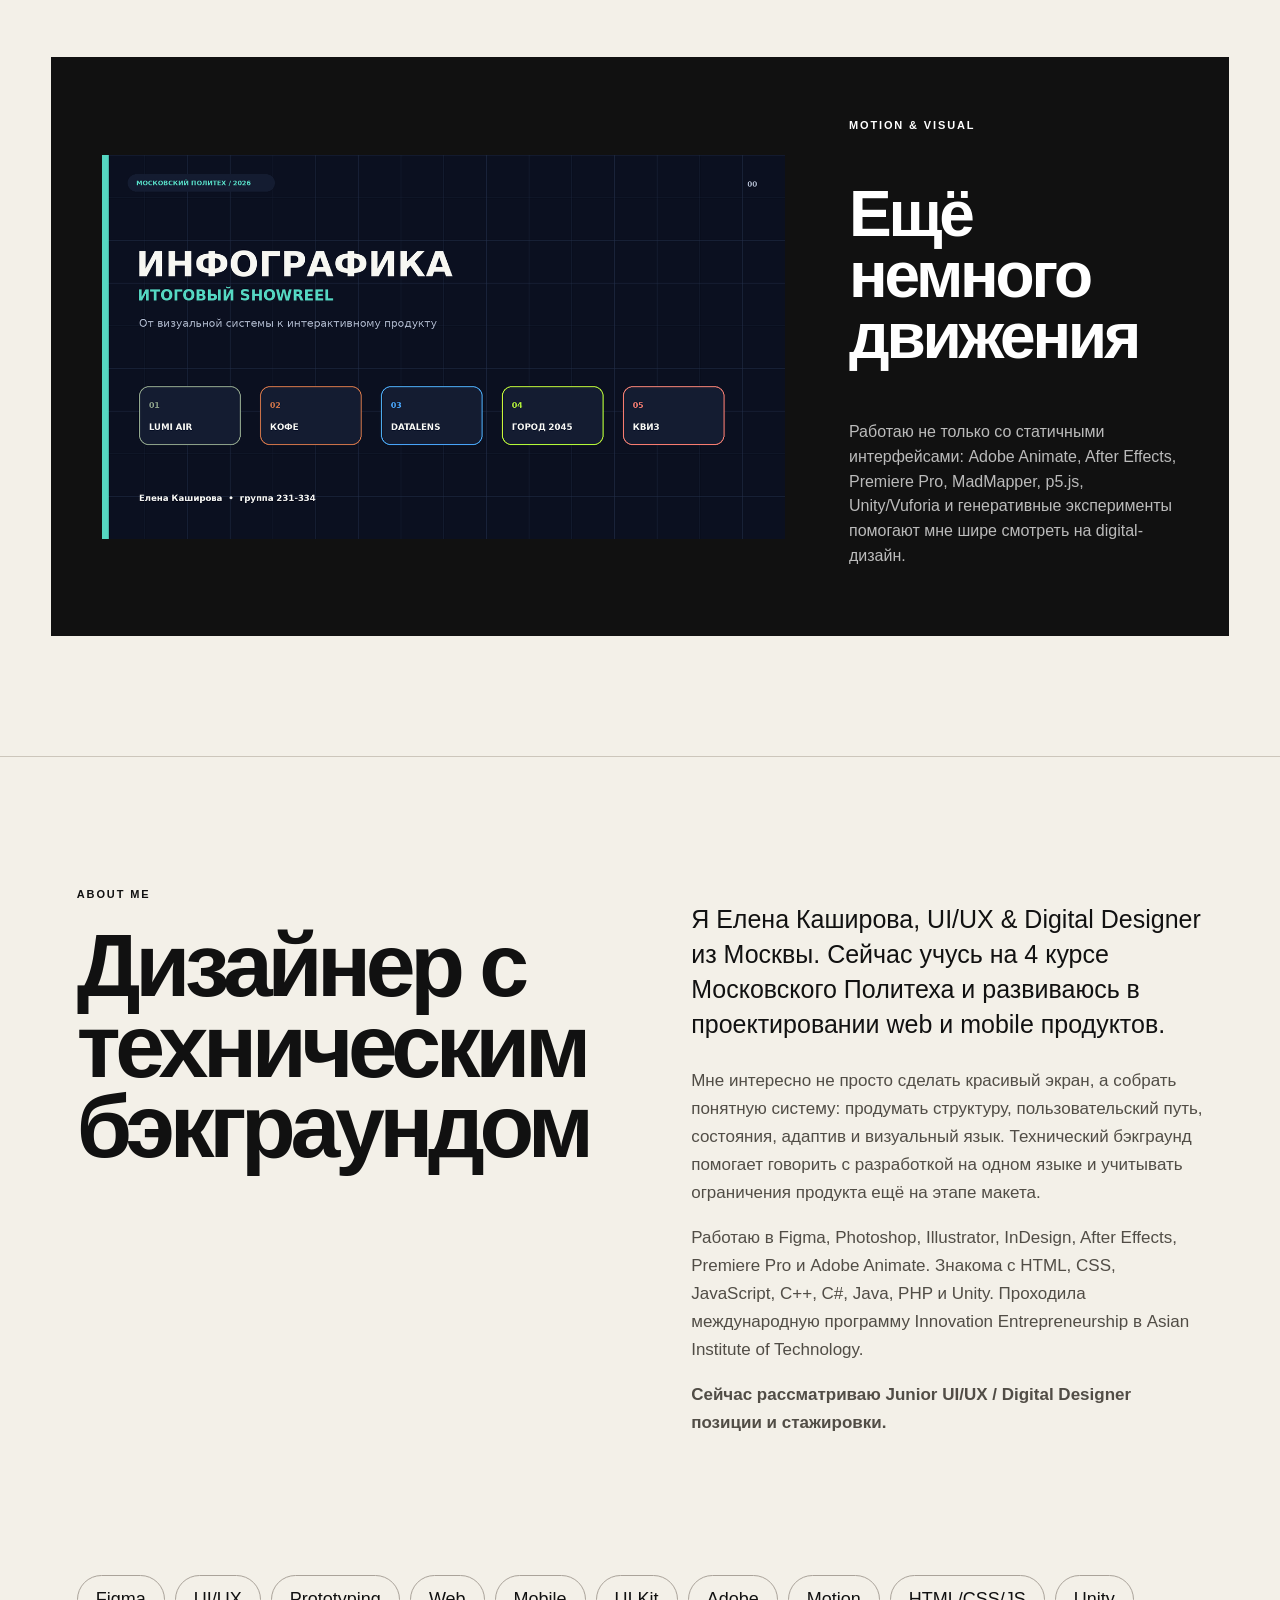
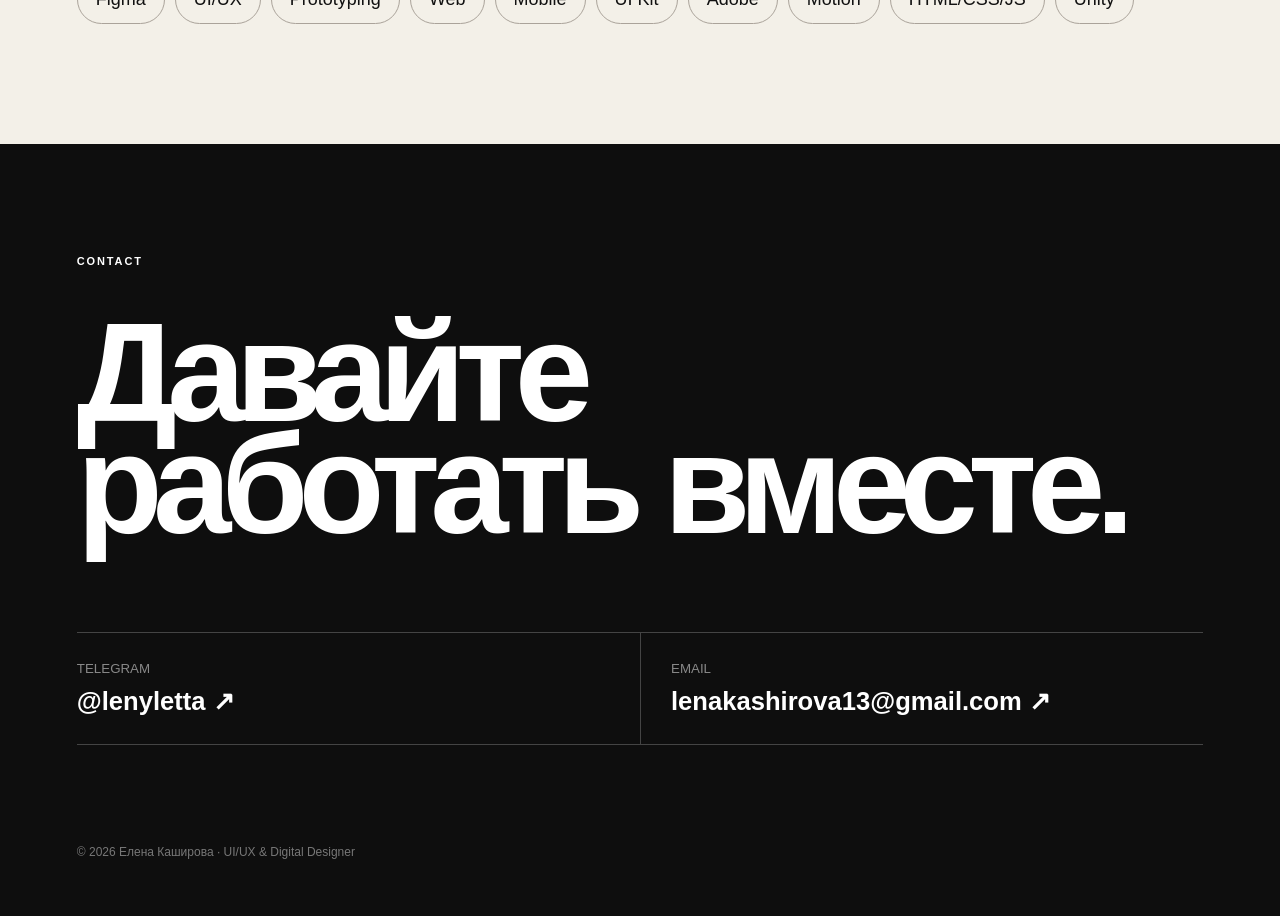
==== commit a45ca097: "Prepare visual case studies for new project images" ====
--- a/index.html
+++ b/index.html
@@ -6,10 +6,10 @@
 <article class="project dark"><div class="meta"><span>01</span><span>INTERACTIVE UI · FIGMA</span></div><div class="project-title"><h2>Город 2045</h2><p>Интерактивная инфографика о городе будущего. Сначала — wireframes и структура сценария, затем карта районов, показатели, overlay-состояния и финальная визуальная система.</p></div><img src="assets/city.png" alt="Город 2045 — интерактивная карта"><div class="facts"><span>Wireframe → UI</span><span>Interactive map</span><span>Overlays</span><span>Prototype</span></div></article>
 <article class="project light"><div class="meta"><span>02</span><span>UX · INTERACTION</span></div><div class="project-title"><h2>Интерактивный квиз</h2><p>Учебный продукт с 12 вопросами: стартовый экран, выбор ответа, проверка, объяснение, прогресс и итоговый результат. Основной фокус — состояния интерфейса и понятная обратная связь.</p></div><img src="assets/quiz.png" alt="Интерактивный квиз"><div class="facts"><span>26 экранов</span><span>12 вопросов</span><span>States</span><span>User flow</span></div></article>
 <section class="project-list">
-<article><div class="meta"><span>03</span><span>WEB · E-COMMERCE</span></div><h3>Nîmes</h3><p>Интернет-магазин одежды: главная, каталог и карточка товара. Минималистичная сетка, крупная fashion-фотография, фильтрация и последовательный путь к покупке.</p><div class="chips"><span>Desktop UI</span><span>Catalog</span><span>Product page</span></div></article>
-<article><div class="meta"><span>04</span><span>VISUAL SYSTEM</span></div><h3>LUMI AIR</h3><p>Серия из 12 рекламных карточек для линейки техники. Единая палитра, модульная композиция, повторяемые компоненты и визуальная иерархия характеристик.</p><div class="chips"><span>12 layouts</span><span>Art direction</span><span>Social</span></div></article>
-<article><div class="meta"><span>05</span><span>MOBILE · E-COMMERCE</span></div><h3>ART HOUSE</h3><p>Мобильный магазин художественных материалов: каталог, карточка товара, корзина, контактные данные, доставка и способ оплаты.</p><div class="chips"><span>Mobile UI</span><span>Checkout</span><span>User flow</span></div></article>
-<article><div class="meta"><span>06</span><span>WEB + MOBILE · UI KIT</span></div><h3>ЛИСТ</h3><p>Концепт сайта издательства: desktop и mobile версии главной страницы плюс UI-kit с палитрой, типографикой и компонентами.</p><div class="chips"><span>Responsive</span><span>UI kit</span><span>Components</span></div></article>
+<article><img class="case-cover" src="assets/nimes-home.jpg" alt="Nîmes — главная страница"><div class="meta"><span>03</span><span>WEB · E-COMMERCE</span></div><h3>Nîmes</h3><p>Интернет-магазин одежды: главная, каталог и карточка товара. Минималистичная сетка, крупная fashion-фотография, фильтрация и последовательный путь к покупке.</p><div class="chips"><span>Desktop UI</span><span>Catalog</span><span>Product page</span></div></article>
+<article><img class="case-cover wide" src="assets/lumi.png" alt="LUMI AIR — визуальная система"><div class="meta"><span>04</span><span>VISUAL SYSTEM</span></div><h3>LUMI AIR</h3><p>Серия из 12 рекламных карточек для линейки техники. Единая палитра, модульная композиция, повторяемые компоненты и визуальная иерархия характеристик.</p><div class="chips"><span>12 layouts</span><span>Art direction</span><span>Social</span></div></article>
+<article><img class="case-cover" src="assets/arthouse-overview.png" alt="ART HOUSE — mobile UI"><div class="meta"><span>05</span><span>MOBILE · E-COMMERCE</span></div><h3>ART HOUSE</h3><p>Мобильный магазин художественных материалов: каталог, карточка товара, корзина, контактные данные, доставка и способ оплаты.</p><div class="chips"><span>Mobile UI</span><span>Checkout</span><span>User flow</span></div></article>
+<article><img class="case-cover wide" src="assets/list.png" alt="ЛИСТ — desktop, mobile и UI kit"><div class="meta"><span>06</span><span>WEB + MOBILE · UI KIT</span></div><h3>ЛИСТ</h3><p>Концепт сайта издательства: desktop и mobile версии главной страницы плюс UI-kit с палитрой, типографикой и компонентами.</p><div class="chips"><span>Responsive</span><span>UI kit</span><span>Components</span></div></article>
 </section>
 <section class="motion"><img src="assets/showreel.png" alt="Showreel 2026"><div><p class="kicker">MOTION & VISUAL</p><h2>Ещё немного движения</h2><p>Работаю не только со статичными интерфейсами: Adobe Animate, After Effects, Premiere Pro, MadMapper, p5.js, Unity/Vuforia и генеративные эксперименты помогают мне шире смотреть на digital-дизайн.</p></div></section>
 <section id="about" class="about"><div><p class="kicker">ABOUT ME</p><h2>Дизайнер с техническим бэкграундом</h2></div><div class="about-copy"><p class="big">Я Елена Каширова, UI/UX & Digital Designer из Москвы. Сейчас учусь на 4 курсе Московского Политеха и развиваюсь в проектировании web и mobile продуктов.</p><p>Мне интересно не просто сделать красивый экран, а собрать понятную систему: продумать структуру, пользовательский путь, состояния, адаптив и визуальный язык. Технический бэкграунд помогает говорить с разработкой на одном языке и учитывать ограничения продукта ещё на этапе макета.</p><p>Работаю в Figma, Photoshop, Illustrator, InDesign, After Effects, Premiere Pro и Adobe Animate. Знакома с HTML, CSS, JavaScript, C++, C#, Java, PHP и Unity. Проходила международную программу Innovation Entrepreneurship в Asian Institute of Technology.</p><p><strong>Сейчас рассматриваю Junior UI/UX / Digital Designer позиции и стажировки.</strong></p></div></section>
--- a/style.css
+++ b/style.css
@@ -1 +1 @@
-*{box-sizing:border-box}html{scroll-behavior:smooth}body{margin:0;background:#f2f0ea;color:#101010;font-family:Arial,Helvetica,sans-serif}a{color:inherit;text-decoration:none}nav{position:sticky;top:0;z-index:10;display:flex;justify-content:space-between;padding:24px 5vw;background:rgba(242,240,234,.88);backdrop-filter:blur(12px);border-bottom:1px solid #d7d3ca}.brand{font-weight:900;font-size:24px}nav div{display:flex;gap:28px;font-size:14px}header{min-height:86vh;padding:12vh 8vw 8vh;display:flex;flex-direction:column;justify-content:center;border-bottom:1px solid #cbc7bd}h1{font-size:clamp(54px,9vw,132px);line-height:.86;letter-spacing:-.065em;margin:22px 0 36px;max-width:1200px}h1 span{font-weight:400;color:#777269}.eyebrow,.tags{font-size:12px;letter-spacing:.16em;font-weight:700}.lead{font-size:clamp(19px,2vw,30px);line-height:1.35;max-width:790px;color:#4d4a44}.actions{display:flex;gap:12px;margin-top:32px}.btn,.ghost{padding:16px 22px;border:1px solid #111;border-radius:100px}.btn{background:#111;color:white}.intro,.about{padding:110px 8vw;display:grid;grid-template-columns:1.3fr 1fr;gap:8vw}.intro h2,.about h2,.show h2,footer h2{font-size:clamp(38px,5vw,76px);letter-spacing:-.045em;line-height:.98;margin:18px 0}.intro p,.about p,.show p{font-size:19px;line-height:1.55;color:#55514a}.case{margin:0 5vw 36px;padding:5vw;background:#fff;display:grid;grid-template-columns:70px .75fr 1.25fr;gap:3vw;align-items:center;min-height:650px}.case.reverse{background:#171717;color:white}.case img{width:100%;max-height:560px;object-fit:contain}.case h2{font-size:clamp(44px,6vw,82px);letter-spacing:-.05em;margin:16px 0}.case p{font-size:18px;line-height:1.55;max-width:520px}.num{align-self:start;font-size:13px}.grid{padding:36px 5vw 110px;display:grid;grid-template-columns:1fr 1fr;gap:36px}.small{background:white;padding:24px}.small img{width:100%;height:420px;object-fit:cover;margin-bottom:24px}.small h3{font-size:38px;letter-spacing:-.04em;margin:12px 0}.small p{line-height:1.5;color:#555}.small.dark{background:#171717;color:white}.small.dark p{color:#bbb}.show{margin:0 5vw 100px;background:#d9d5cc;padding:5vw;display:grid;grid-template-columns:1.4fr 1fr;gap:5vw;align-items:center}.show img{width:100%}.about{border-top:1px solid #cbc7bd}footer{background:#111;color:white;padding:100px 8vw 50px}footer h2{font-size:clamp(56px,8vw,110px)}.contacts{display:flex;gap:25px;flex-wrap:wrap;margin:50px 0 100px;font-size:20px}.contacts a{border-bottom:1px solid #777;padding-bottom:5px}footer>p{color:#888}@media(max-width:800px){nav div{gap:14px}.case{grid-template-columns:1fr;padding:28px;min-height:auto}.case .num{display:none}.intro,.about,.show{grid-template-columns:1fr}.grid{grid-template-columns:1fr}.small img{height:auto}header{min-height:78vh;padding-left:6vw;padding-right:6vw}.lead{font-size:18px}.actions{flex-wrap:wrap}}+*{box-sizing:border-box}html{scroll-behavior:smooth}body{margin:0;background:#f3f0e8;color:#111;font-family:Arial,Helvetica,sans-serif}a{color:inherit;text-decoration:none}nav{height:72px;padding:0 4vw;display:flex;align-items:center;justify-content:space-between;position:sticky;top:0;z-index:20;background:rgba(243,240,232,.9);backdrop-filter:blur(16px);border-bottom:1px solid #d7d2c8}.logo{font-size:24px;font-weight:900}.navlinks{display:flex;gap:28px;font-size:13px}.hero{padding:9vh 6vw 8vh;min-height:92vh;display:flex;flex-direction:column;justify-content:space-between}.kicker,.meta{font-size:11px;letter-spacing:.17em;font-weight:700}.hero h1{font-size:clamp(78px,14vw,210px);line-height:.72;letter-spacing:-.075em;margin:8vh 0 10vh}.hero-bottom{display:grid;grid-template-columns:1fr 1fr;gap:7vw;align-items:end}.hero-bottom h2{font-size:clamp(42px,5vw,78px);line-height:.9;letter-spacing:-.05em;margin:0}.hero-bottom p{font-size:19px;line-height:1.5;max-width:650px;color:#555149}.actions{display:flex;gap:12px;margin-top:28px;align-items:center}.actions a{padding:14px 18px;border:1px solid #111;border-radius:100px}.actions .primary{background:#111;color:#fff}.section-head{padding:120px 6vw 60px;display:grid;grid-template-columns:.6fr 1.5fr 1fr;gap:4vw;align-items:end}.section-head h2{font-size:clamp(45px,6vw,88px);letter-spacing:-.055em;margin:0}.section-head>p:last-child{font-size:17px;line-height:1.5;color:#5c5850}.project{margin:0 4vw 32px;padding:5vw}.project.dark{background:#071b2c;color:#fff}.project.light{background:#fff}.meta{display:flex;justify-content:space-between}.project-title{display:grid;grid-template-columns:1fr 1fr;gap:5vw;margin:70px 0 45px;align-items:end}.project-title h2{font-size:clamp(52px,8vw,120px);line-height:.85;letter-spacing:-.06em;margin:0}.project-title p{font-size:18px;line-height:1.55;margin:0;max-width:600px}.project.dark .project-title p{color:#b8c5cc}.project img{display:block;width:100%;max-height:720px;object-fit:contain;background:#e9e9e9}.facts,.chips{display:flex;flex-wrap:wrap;gap:8px;margin-top:25px}.facts span,.chips span{border:1px solid currentColor;border-radius:100px;padding:9px 13px;font-size:12px}.project-list{padding:50px 4vw 120px;display:grid;grid-template-columns:1fr 1fr;gap:20px}.project-list article{min-height:440px;padding:38px;background:#fff;display:flex;flex-direction:column}.project-list article:nth-child(2){background:#dce4d6}.project-list article:nth-child(3){background:#e7e7e7}.project-list article:nth-child(4){background:#17382e;color:#fff}.project-list h3{font-size:clamp(46px,6vw,82px);letter-spacing:-.055em;margin:70px 0 20px}.project-list p{font-size:17px;line-height:1.55;max-width:600px;margin:0}.project-list .chips{margin-top:auto}.motion{margin:0 4vw 120px;background:#111;color:#fff;padding:4vw;display:grid;grid-template-columns:1.35fr .65fr;gap:5vw;align-items:center}.motion img{width:100%}.motion h2{font-size:clamp(45px,5vw,76px);letter-spacing:-.05em;line-height:.95}.motion p:last-child{line-height:1.55;color:#bbb}.about{padding:120px 6vw;border-top:1px solid #ccc6bb;display:grid;grid-template-columns:1fr 1fr;gap:8vw}.about h2{font-size:clamp(50px,7vw,100px);line-height:.9;letter-spacing:-.06em;margin:25px 0}.about-copy p{font-size:17px;line-height:1.65;color:#514d46}.about-copy .big{font-size:25px;line-height:1.4;color:#111}.skills{padding:0 6vw 120px;display:flex;flex-wrap:wrap;gap:10px}.skills span{font-size:18px;border:1px solid #aaa39a;border-radius:100px;padding:13px 18px}footer{background:#0e0e0e;color:#fff;padding:100px 6vw 45px}footer h2{font-size:clamp(68px,11vw,160px);line-height:.8;letter-spacing:-.07em;margin:50px 0 90px}.contact-grid{display:grid;grid-template-columns:1fr 1fr;border-top:1px solid #444}.contact-grid a{padding:28px 0;border-bottom:1px solid #444;display:flex;flex-direction:column;gap:10px}.contact-grid a+ a{padding-left:30px;border-left:1px solid #444}.contact-grid small{color:#888}.contact-grid strong{font-size:clamp(18px,2vw,28px)}.copy{margin-top:100px;color:#777;font-size:12px}@media(max-width:760px){nav{height:62px}.navlinks{gap:13px;font-size:11px}.hero{min-height:82vh;padding:7vh 5vw}.hero h1{font-size:21vw;margin:8vh 0}.hero-bottom,.section-head,.project-title,.motion,.about,.contact-grid{grid-template-columns:1fr}.hero-bottom{gap:35px}.section-head{padding:80px 5vw 40px}.project{margin:0 12px 18px;padding:28px 20px}.project-title{margin:45px 0 28px;gap:22px}.project-list{grid-template-columns:1fr;padding:20px 12px 80px}.project-list article{min-height:360px}.project-list h3{margin-top:55px}.motion{margin:0 12px 80px;padding:24px}.about{padding:80px 5vw}.skills{padding:0 5vw 80px}.contact-grid a+ a{padding-left:0;border-left:0}footer{padding:80px 5vw 35px}footer h2{margin-bottom:60px}}
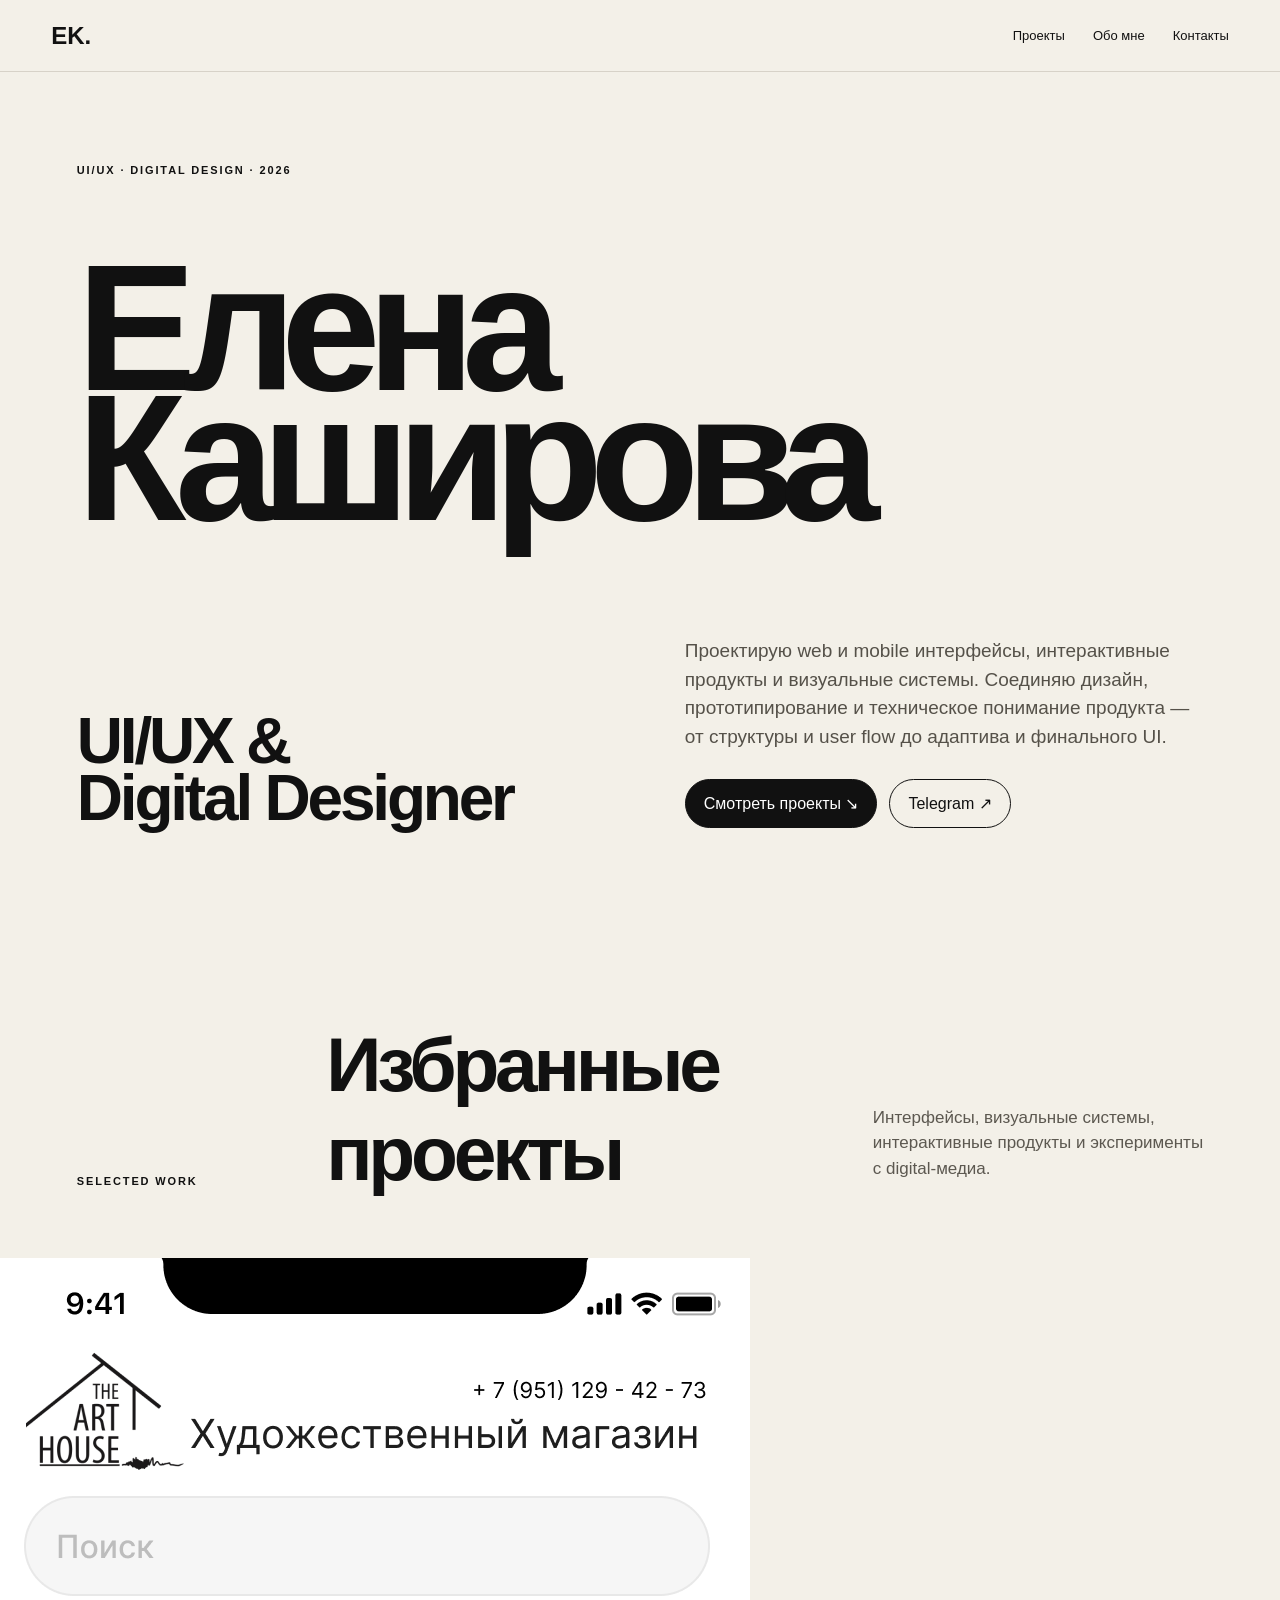
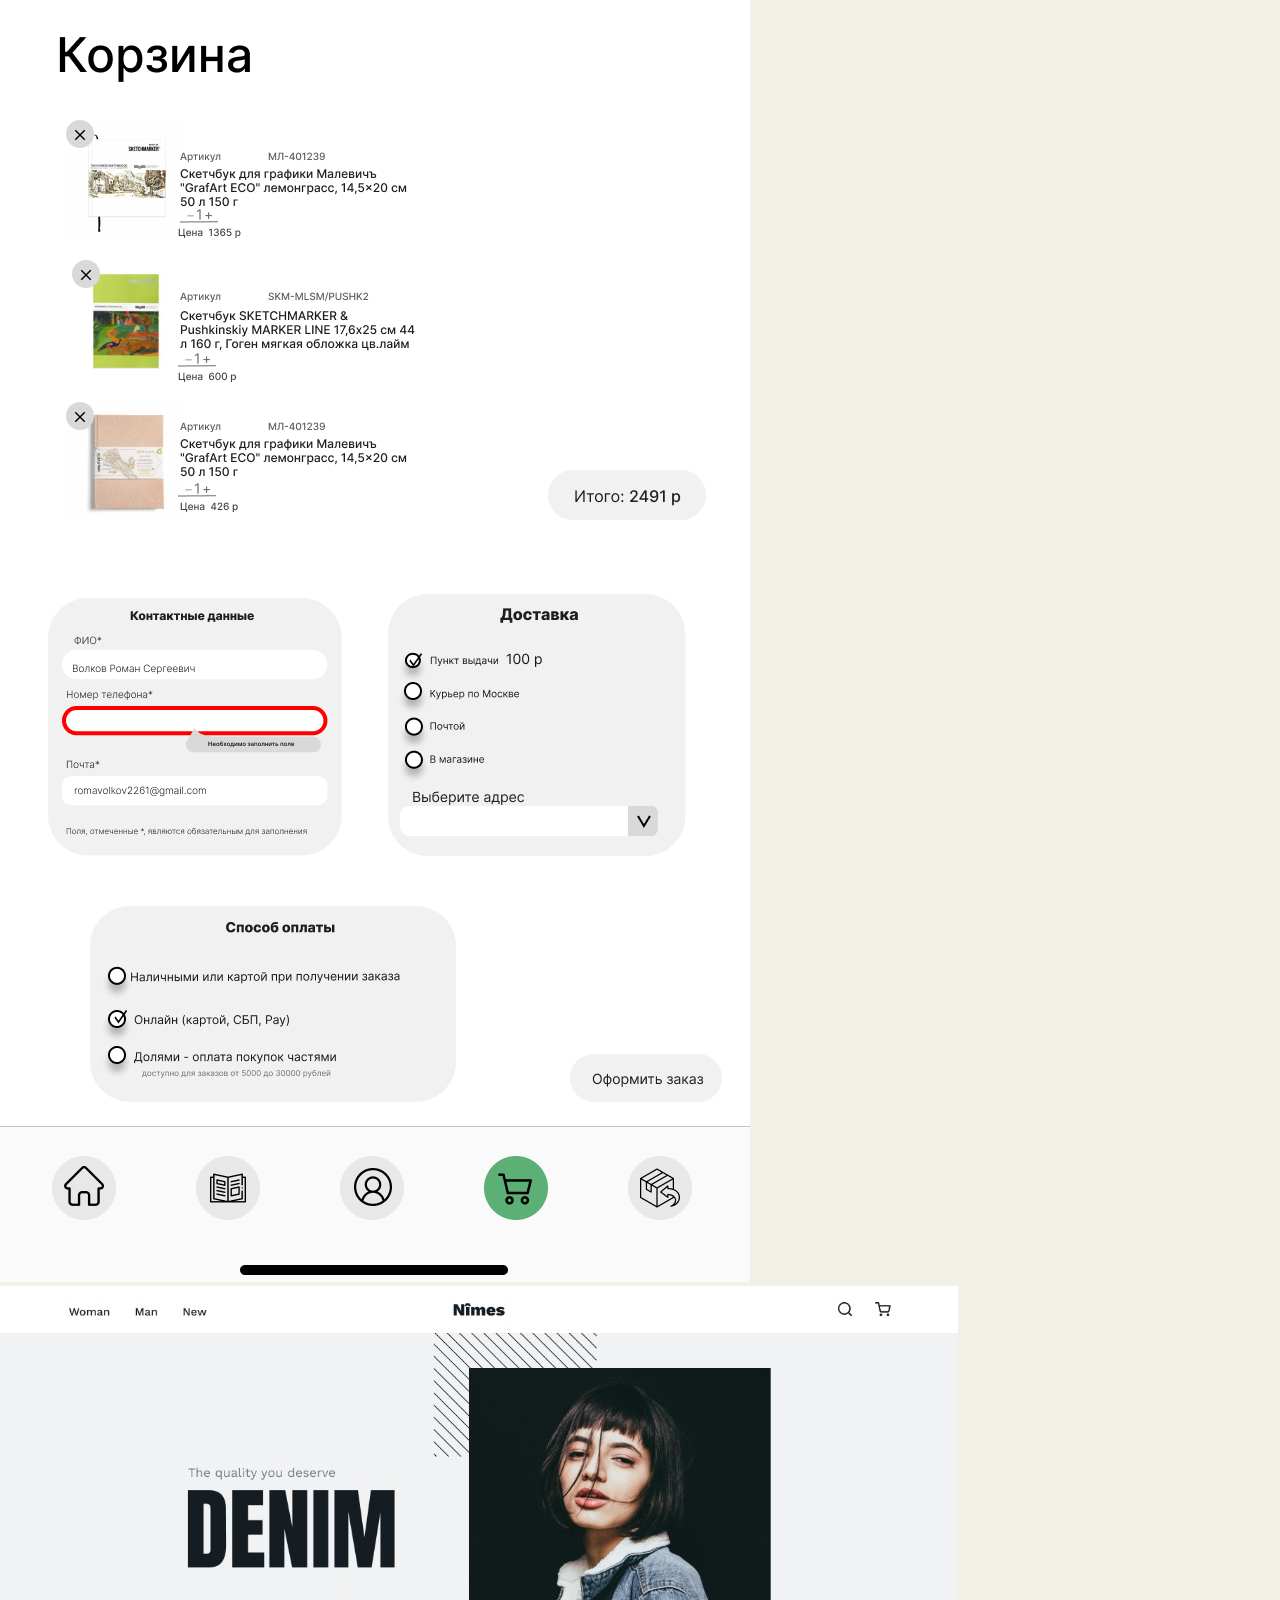
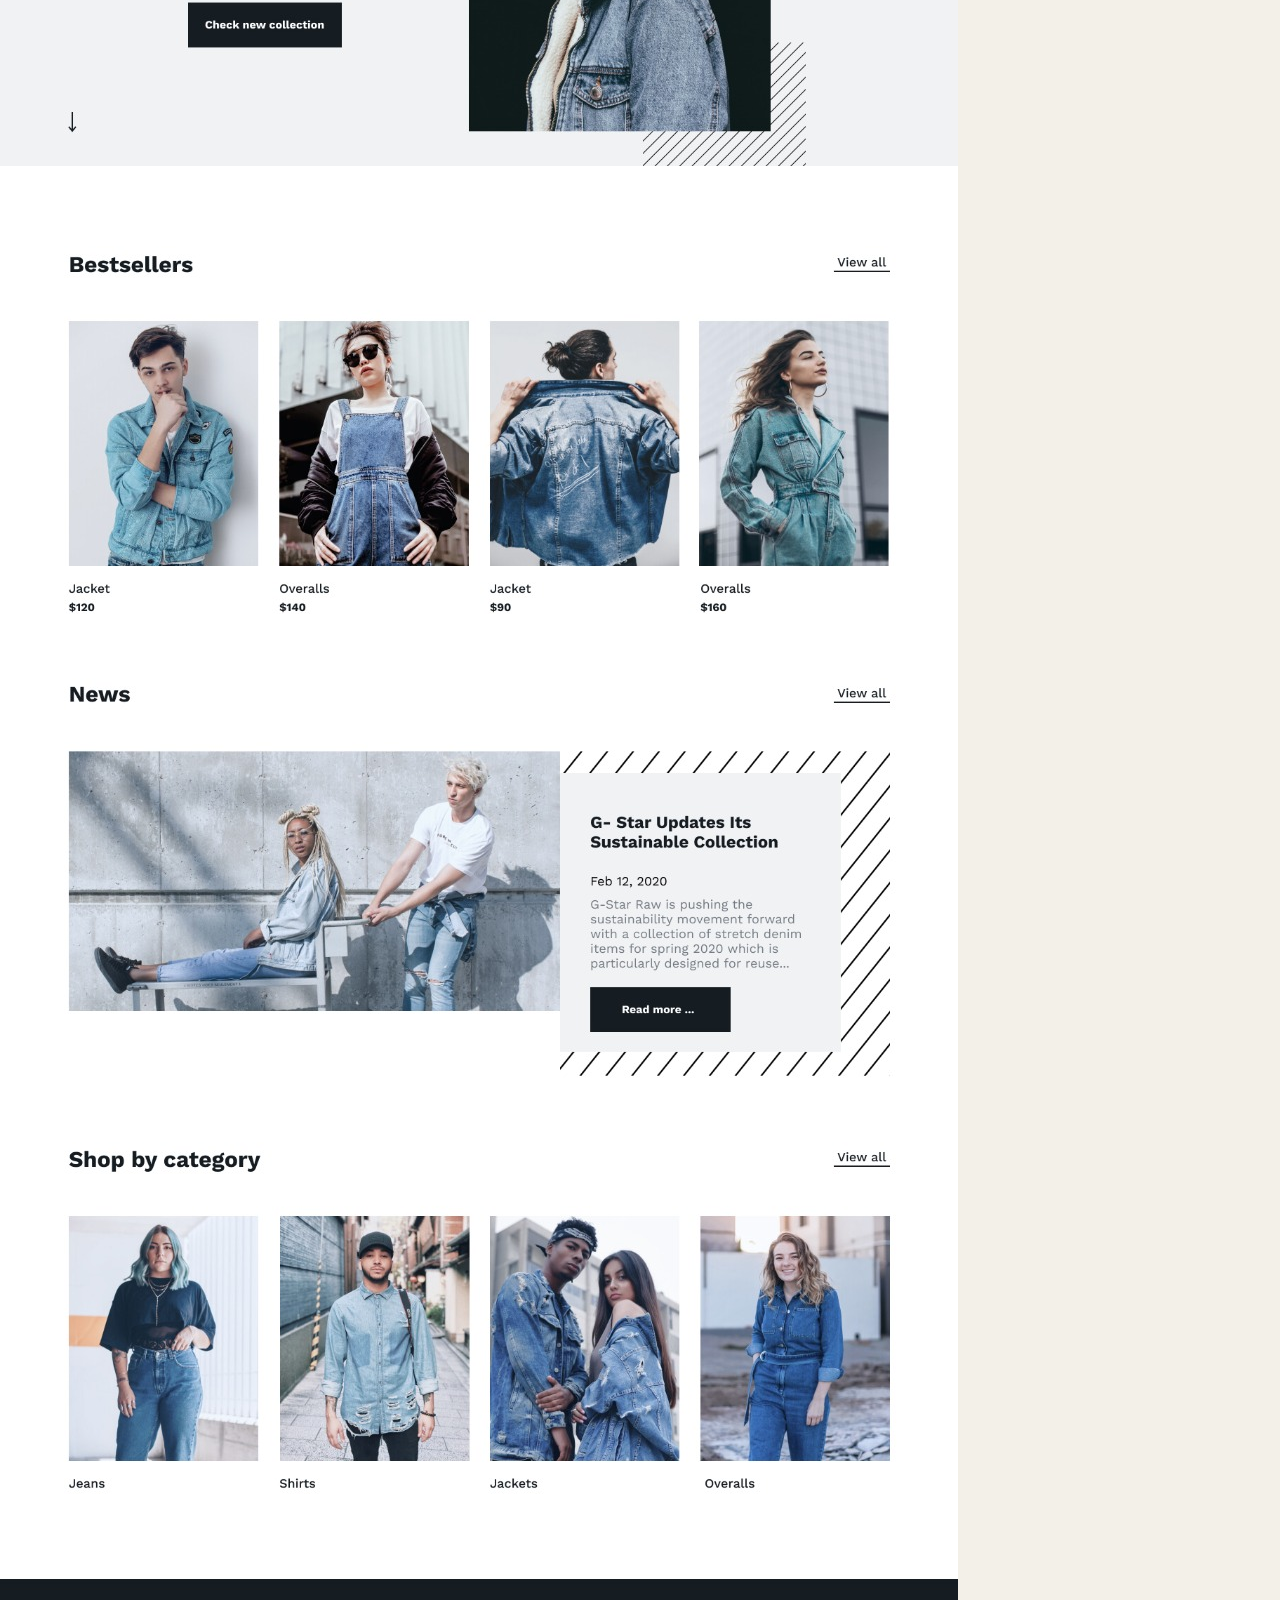
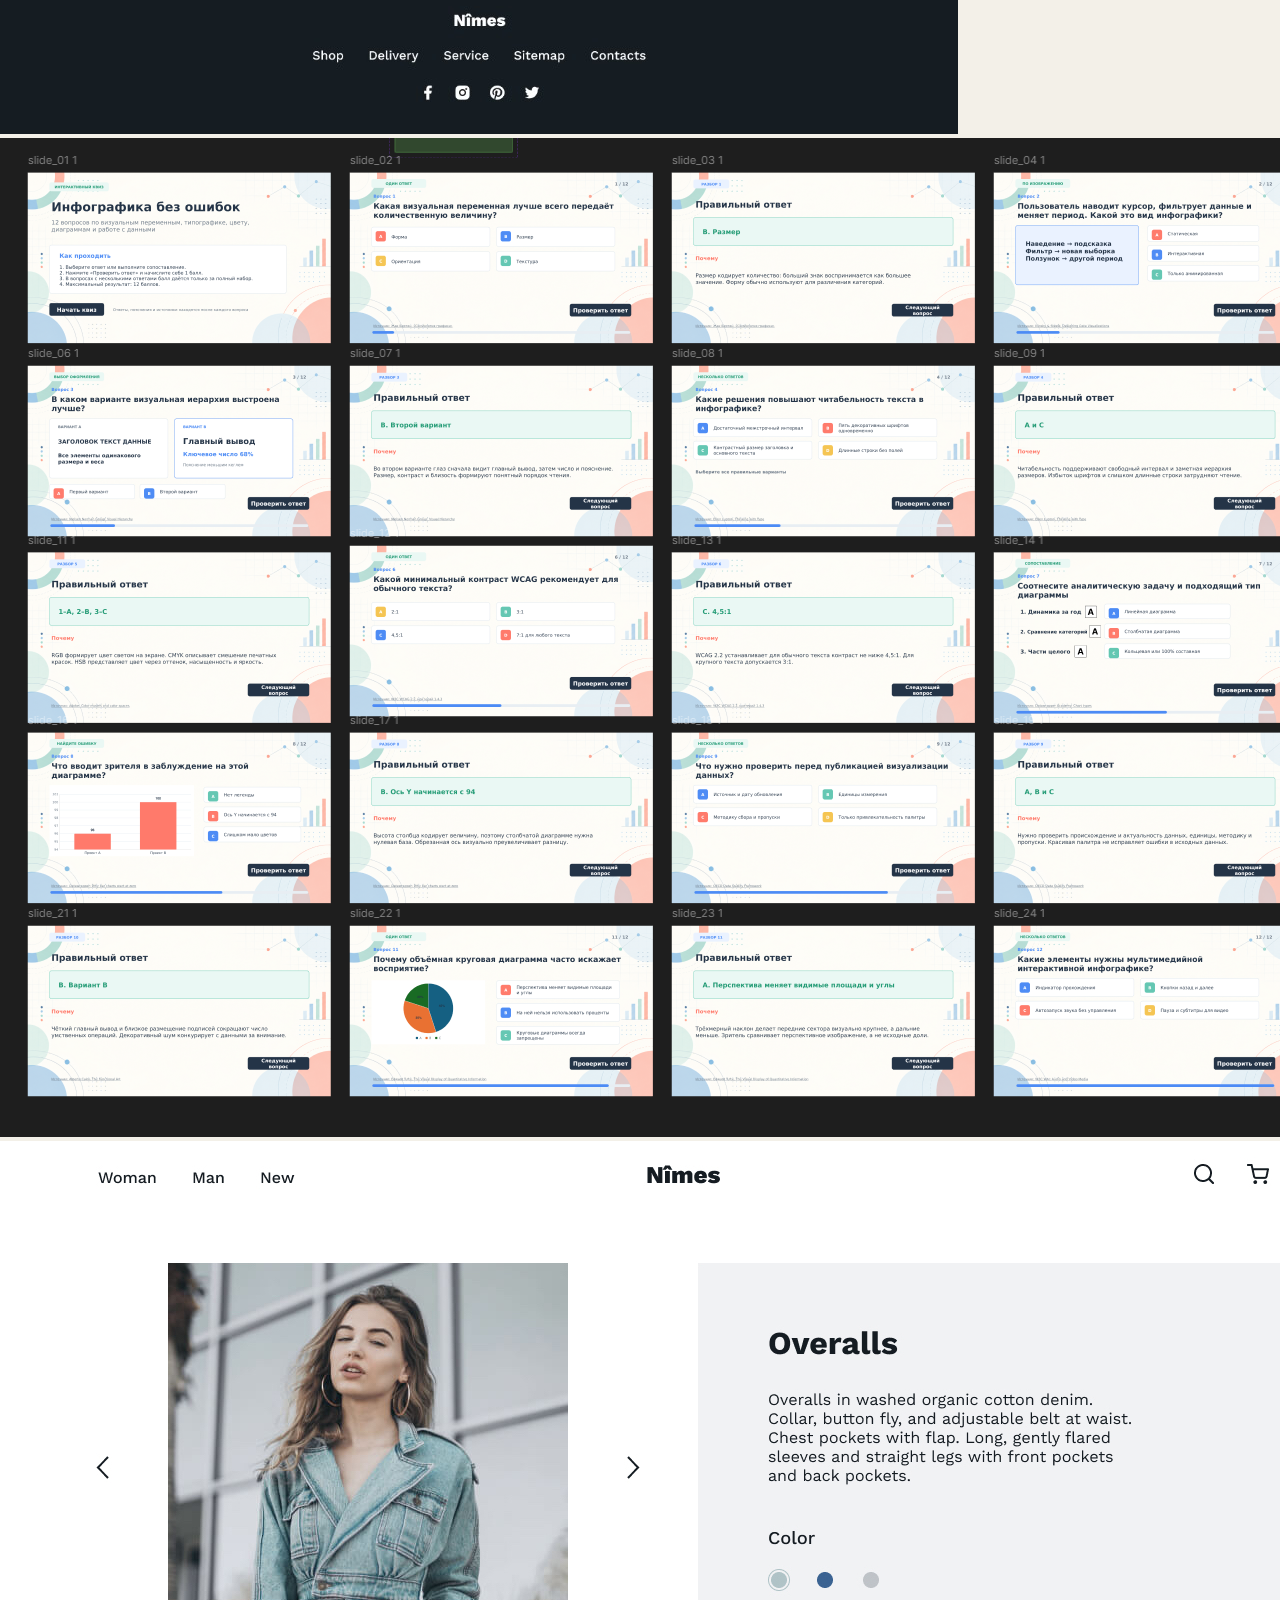
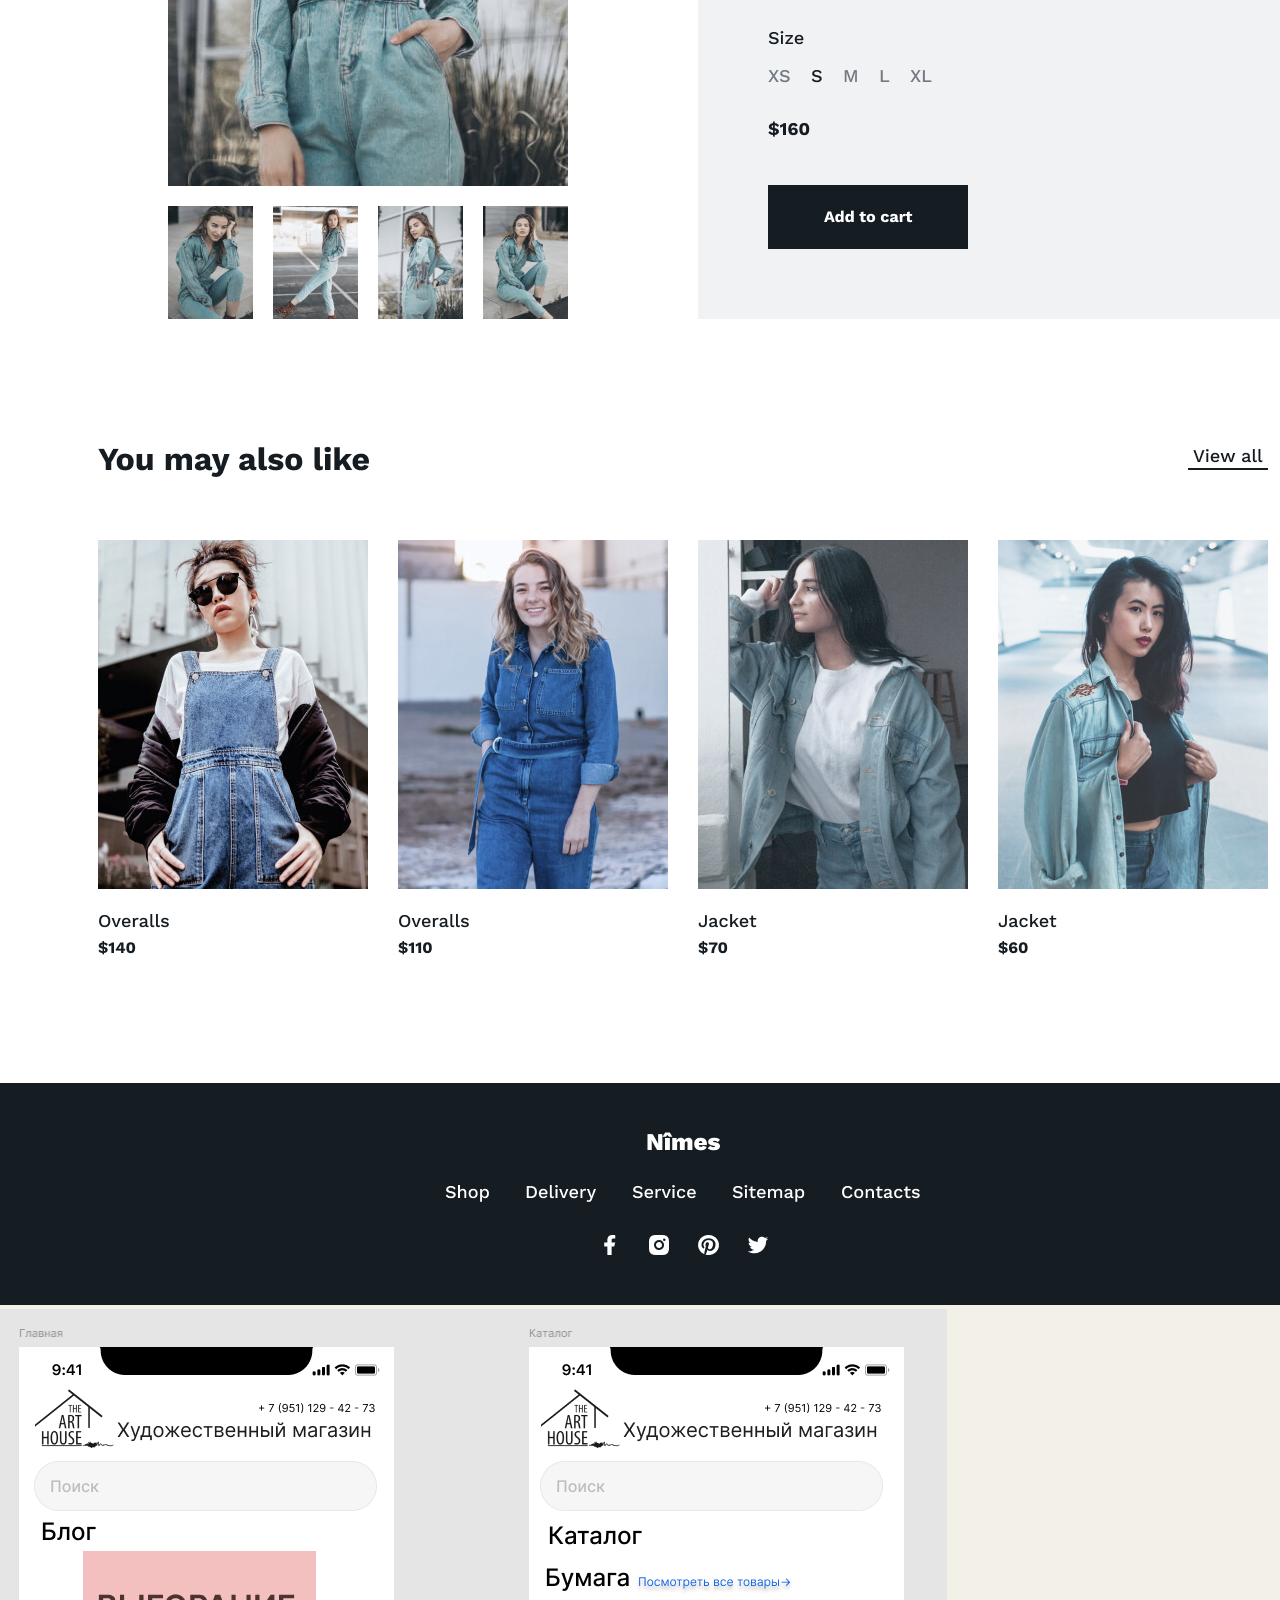
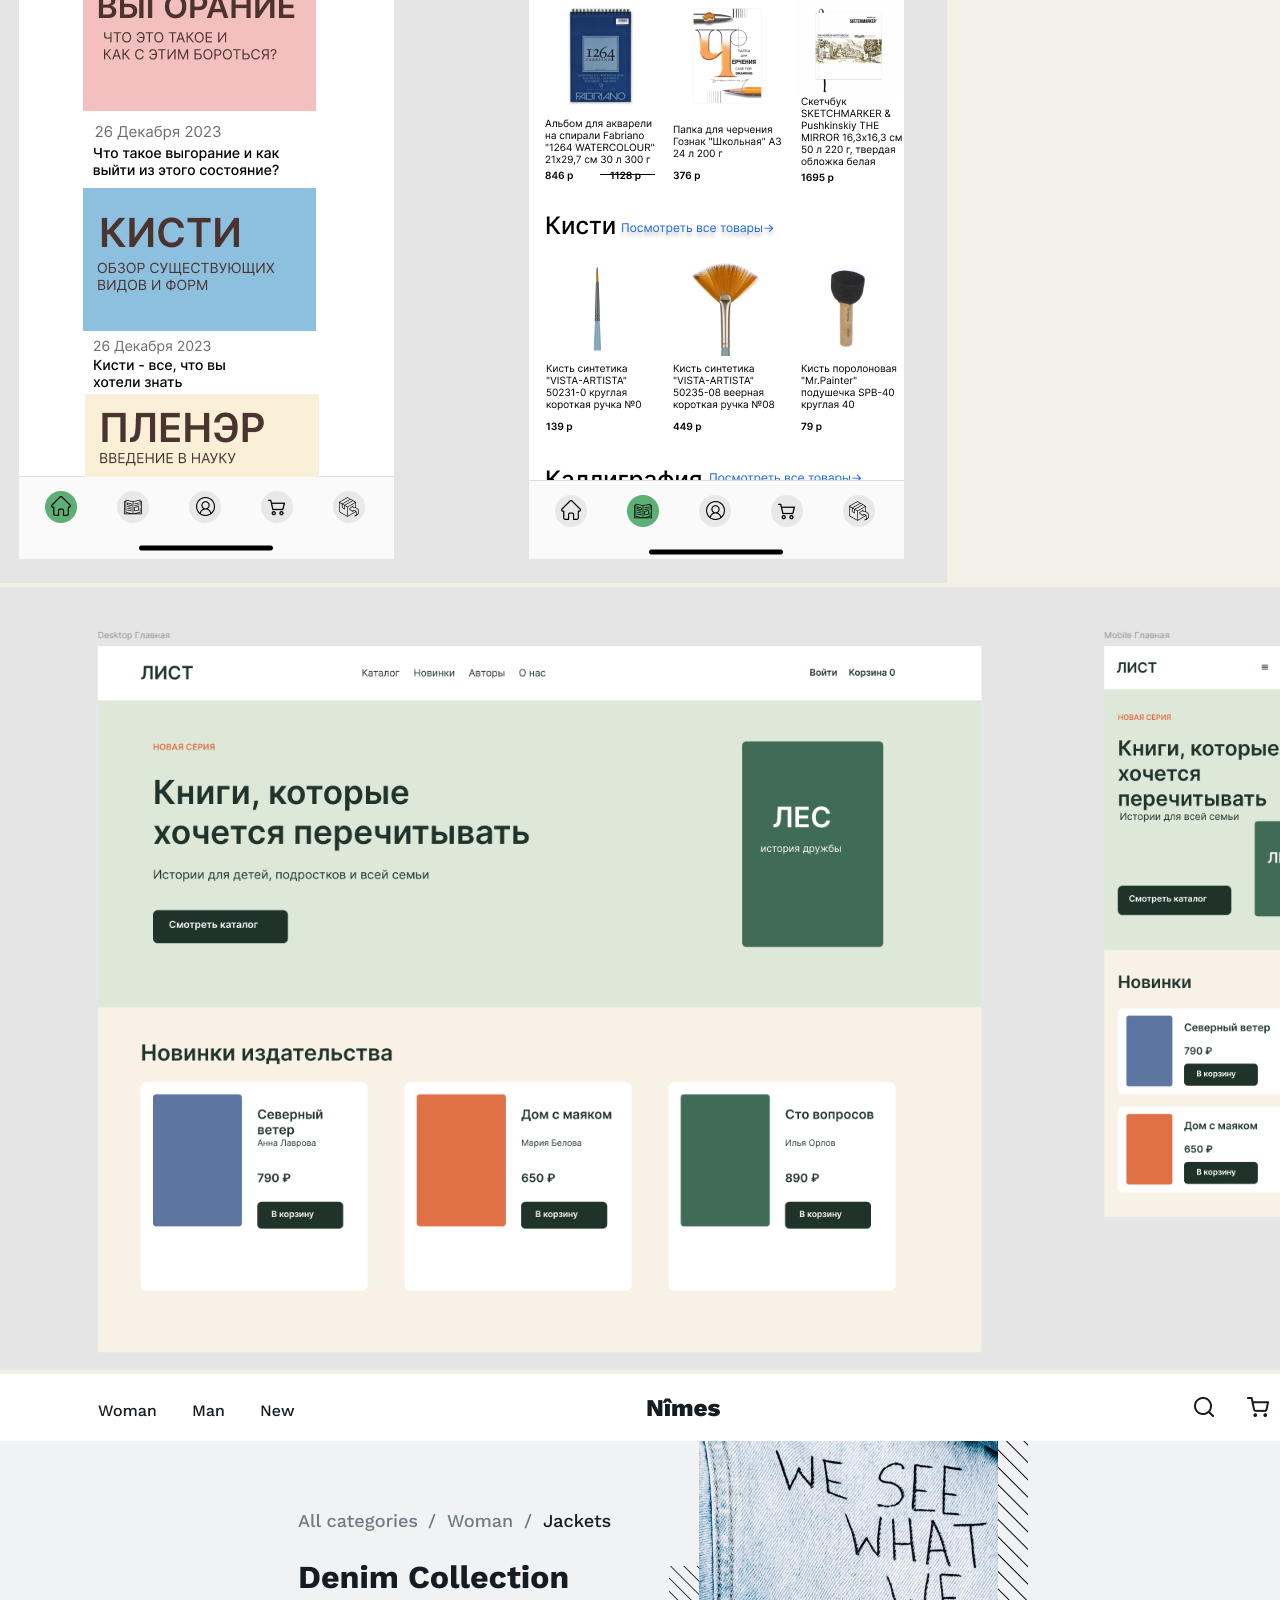
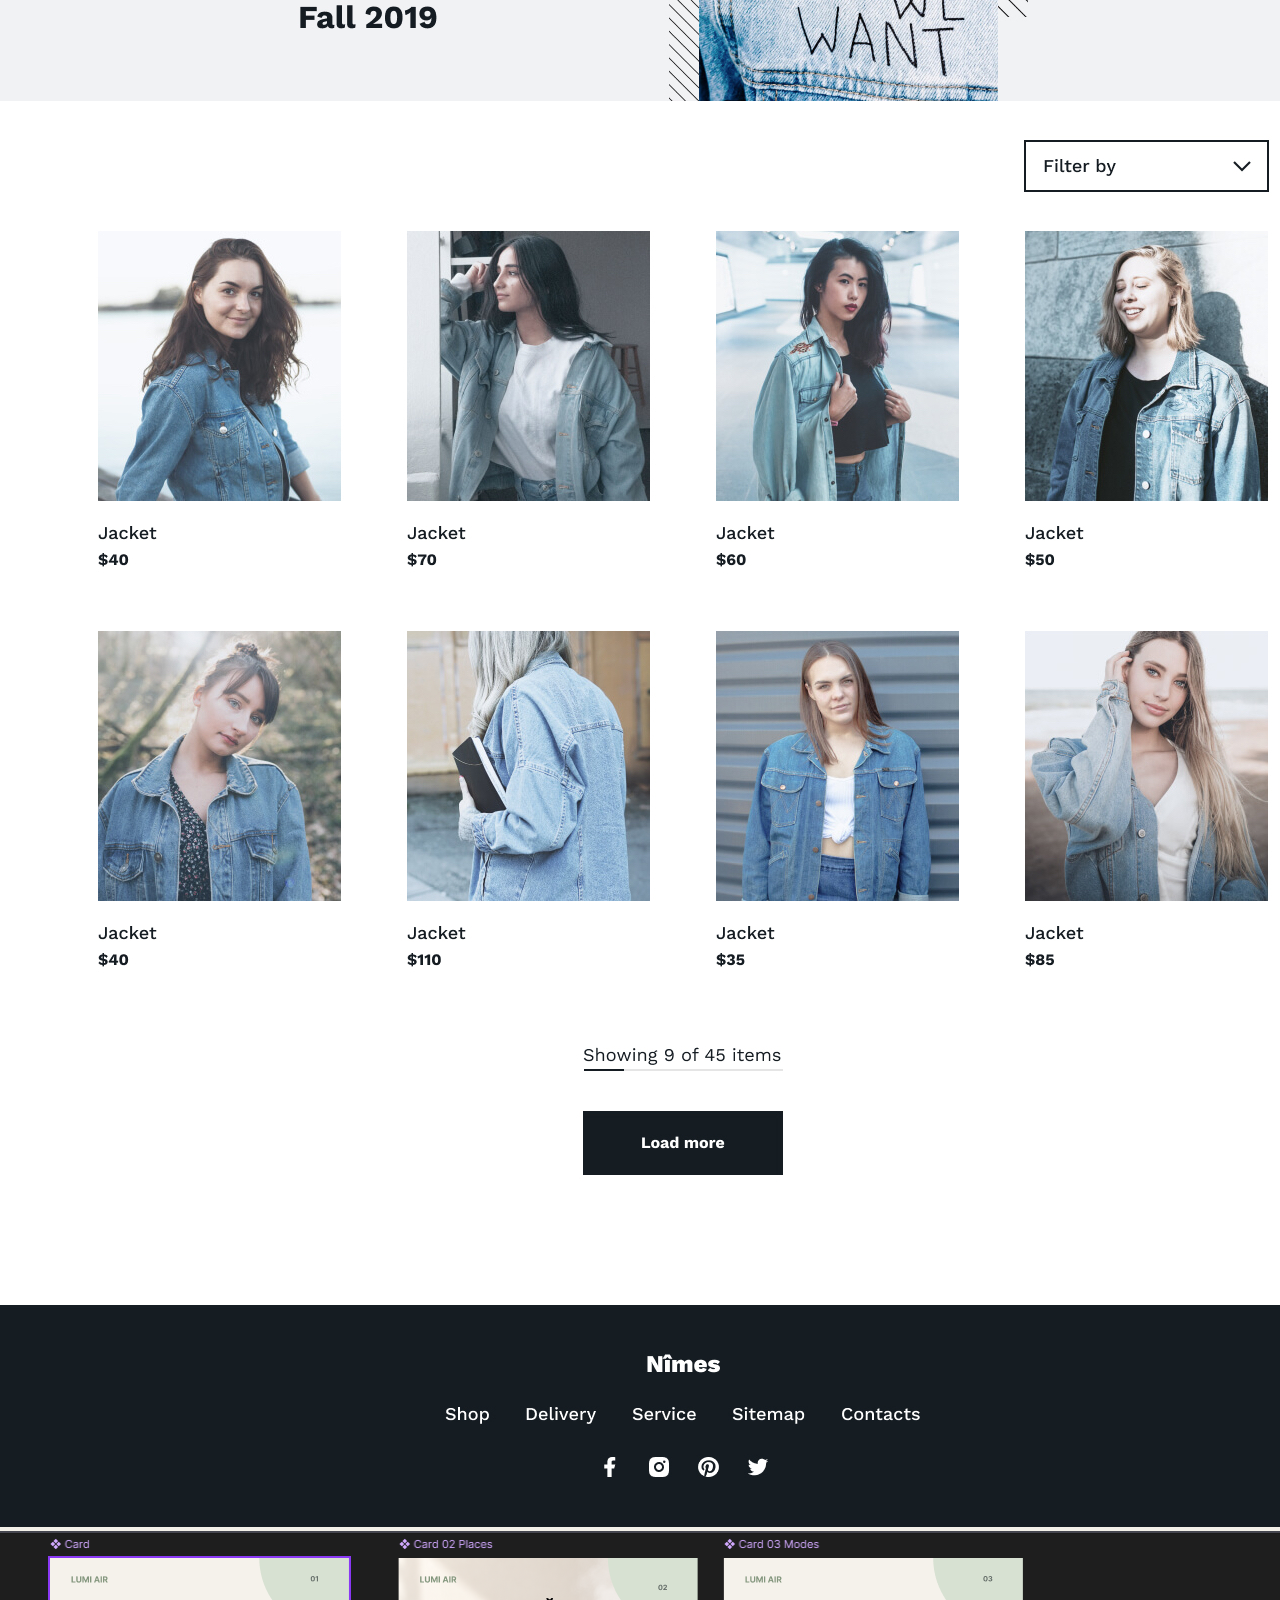
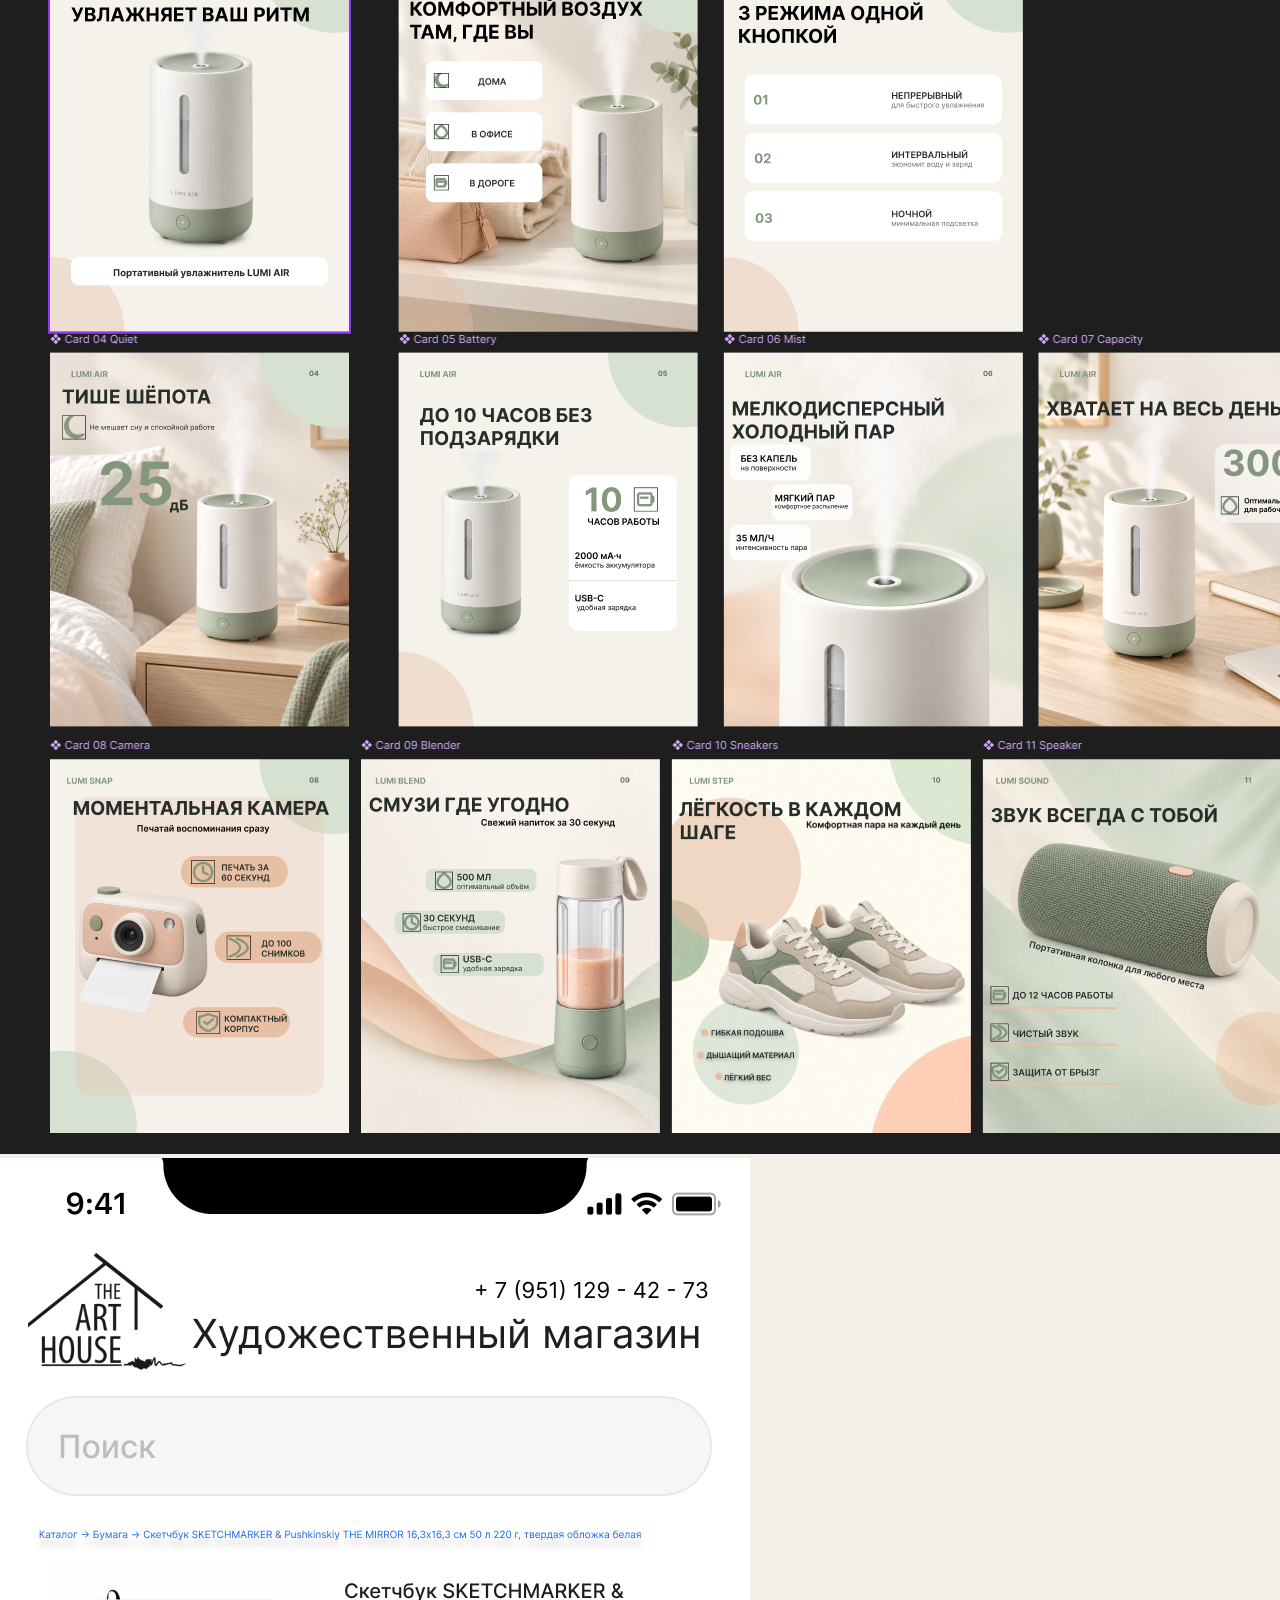
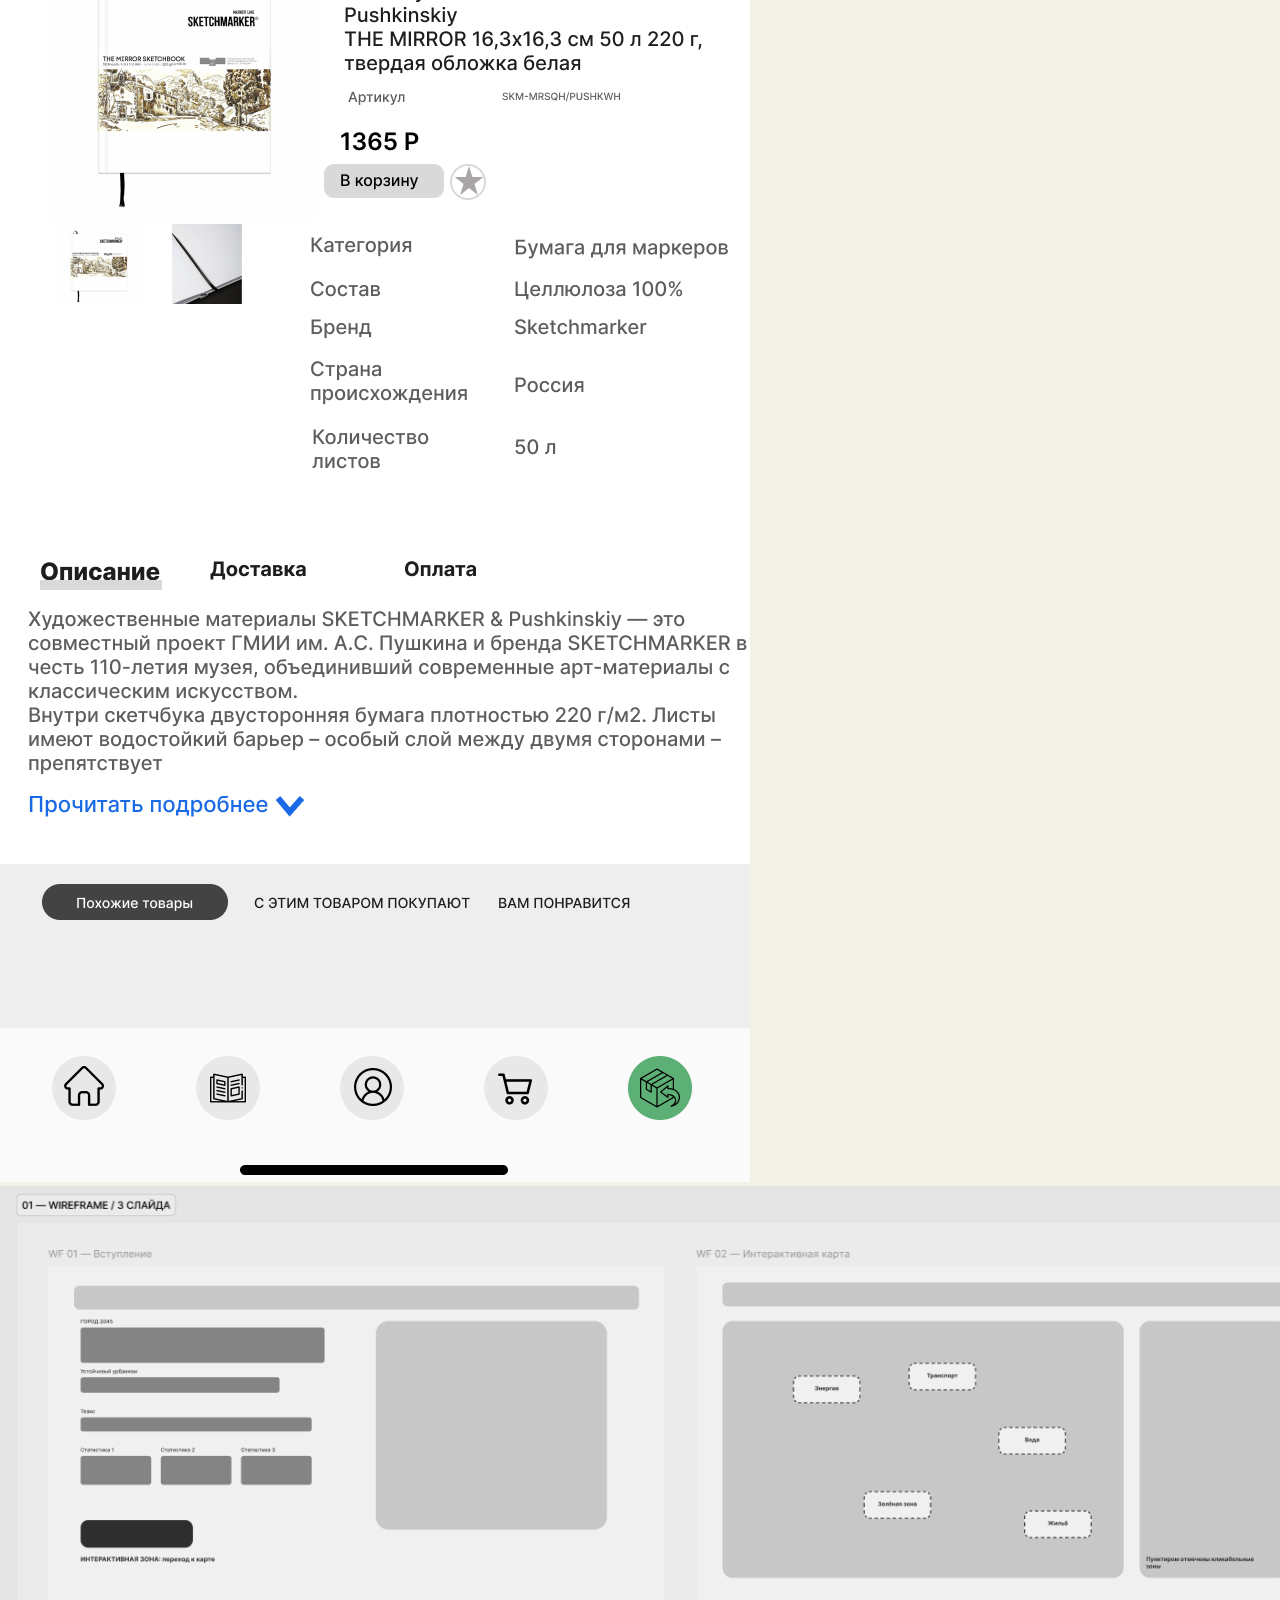
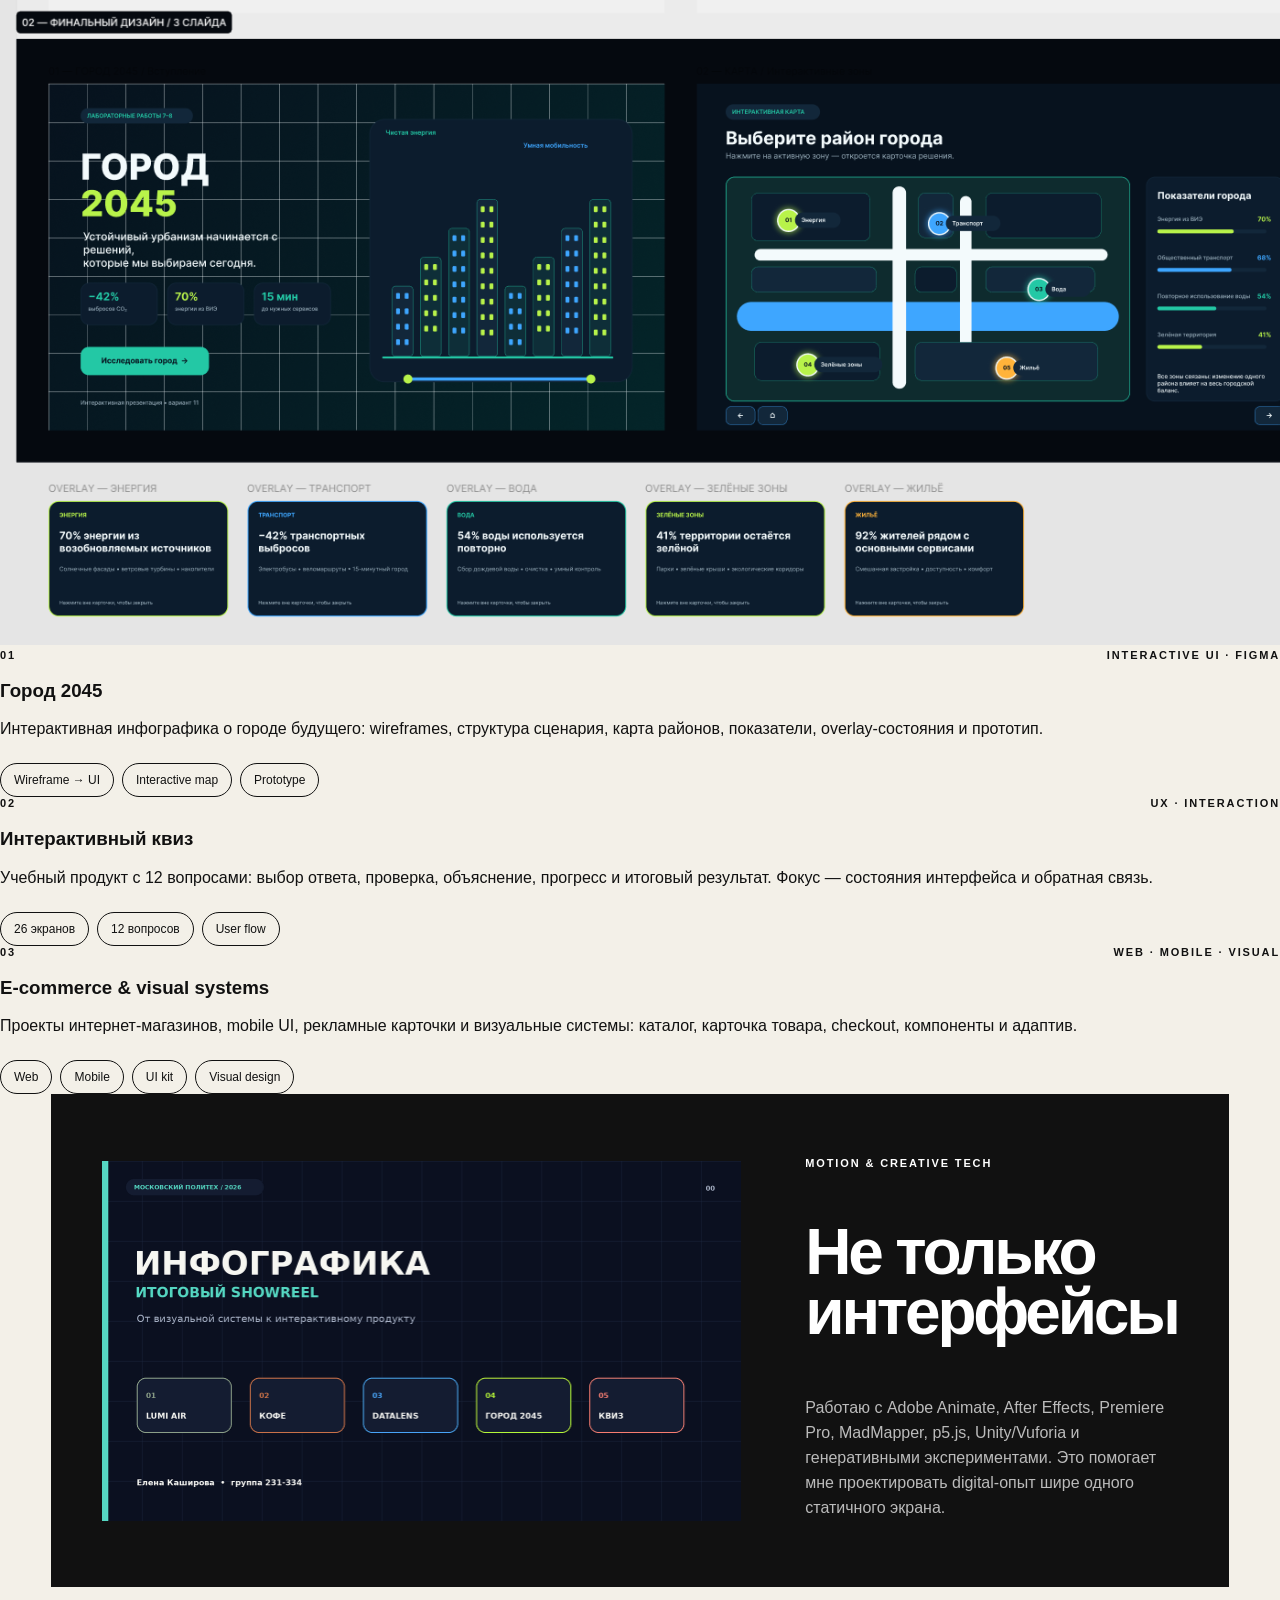
==== commit 33cfe020: "Refresh portfolio with uploaded project visuals" ====
--- a/index.html
+++ b/index.html
@@ -1,18 +1,25 @@
-<!doctype html><html lang="ru"><head><meta charset="utf-8"><meta name="viewport" content="width=device-width,initial-scale=1"><title>Елена Каширова — UI/UX & Digital Designer</title><meta name="description" content="Портфолио Елены Кашировой: UI/UX, web & mobile, интерактивные продукты и visual design."><link rel="stylesheet" href="style.css"></head><body>
+<!doctype html><html lang="ru"><head><meta charset="utf-8"><meta name="viewport" content="width=device-width,initial-scale=1"><title>Елена Каширова — UI/UX & Digital Designer</title><meta name="description" content="Портфолио Елены Кашировой: UI/UX, web & mobile, интерактивные продукты, visual design и creative tech."><link rel="stylesheet" href="style.css"></head><body>
 <nav><a class="logo" href="#top">EK.</a><div class="navlinks"><a href="#work">Проекты</a><a href="#about">Обо мне</a><a href="#contact">Контакты</a></div></nav>
-<header id="top" class="hero"><p class="kicker">UI/UX · DIGITAL DESIGN · 2026</p><h1>Елена<br>Каширова</h1><div class="hero-bottom"><h2>UI/UX &<br>Digital Designer</h2><div><p>Проектирую web и mobile интерфейсы, интерактивные продукты и визуальные системы. Люблю соединять чистую структуру, характерную графику и понимание того, как дизайн будет работать в реальном продукте.</p><div class="actions"><a class="primary" href="#work">Смотреть проекты ↘</a><a href="https://t.me/lenyletta" target="_blank">Telegram ↗</a></div></div></div></header>
-<main id="work">
-<section class="section-head"><p class="kicker">SELECTED WORK</p><h2>Избранные проекты</h2><p>От wireframe и пользовательского сценария до финального UI, адаптива и интерактивного прототипа.</p></section>
-<article class="project dark"><div class="meta"><span>01</span><span>INTERACTIVE UI · FIGMA</span></div><div class="project-title"><h2>Город 2045</h2><p>Интерактивная инфографика о городе будущего. Сначала — wireframes и структура сценария, затем карта районов, показатели, overlay-состояния и финальная визуальная система.</p></div><img src="assets/city.png" alt="Город 2045 — интерактивная карта"><div class="facts"><span>Wireframe → UI</span><span>Interactive map</span><span>Overlays</span><span>Prototype</span></div></article>
-<article class="project light"><div class="meta"><span>02</span><span>UX · INTERACTION</span></div><div class="project-title"><h2>Интерактивный квиз</h2><p>Учебный продукт с 12 вопросами: стартовый экран, выбор ответа, проверка, объяснение, прогресс и итоговый результат. Основной фокус — состояния интерфейса и понятная обратная связь.</p></div><img src="assets/quiz.png" alt="Интерактивный квиз"><div class="facts"><span>26 экранов</span><span>12 вопросов</span><span>States</span><span>User flow</span></div></article>
-<section class="project-list">
-<article><img class="case-cover" src="assets/nimes-home.jpg" alt="Nîmes — главная страница"><div class="meta"><span>03</span><span>WEB · E-COMMERCE</span></div><h3>Nîmes</h3><p>Интернет-магазин одежды: главная, каталог и карточка товара. Минималистичная сетка, крупная fashion-фотография, фильтрация и последовательный путь к покупке.</p><div class="chips"><span>Desktop UI</span><span>Catalog</span><span>Product page</span></div></article>
-<article><img class="case-cover wide" src="assets/lumi.png" alt="LUMI AIR — визуальная система"><div class="meta"><span>04</span><span>VISUAL SYSTEM</span></div><h3>LUMI AIR</h3><p>Серия из 12 рекламных карточек для линейки техники. Единая палитра, модульная композиция, повторяемые компоненты и визуальная иерархия характеристик.</p><div class="chips"><span>12 layouts</span><span>Art direction</span><span>Social</span></div></article>
-<article><img class="case-cover" src="assets/arthouse-overview.png" alt="ART HOUSE — mobile UI"><div class="meta"><span>05</span><span>MOBILE · E-COMMERCE</span></div><h3>ART HOUSE</h3><p>Мобильный магазин художественных материалов: каталог, карточка товара, корзина, контактные данные, доставка и способ оплаты.</p><div class="chips"><span>Mobile UI</span><span>Checkout</span><span>User flow</span></div></article>
-<article><img class="case-cover wide" src="assets/list.png" alt="ЛИСТ — desktop, mobile и UI kit"><div class="meta"><span>06</span><span>WEB + MOBILE · UI KIT</span></div><h3>ЛИСТ</h3><p>Концепт сайта издательства: desktop и mobile версии главной страницы плюс UI-kit с палитрой, типографикой и компонентами.</p><div class="chips"><span>Responsive</span><span>UI kit</span><span>Components</span></div></article>
+<header id="top" class="hero"><p class="kicker">UI/UX · DIGITAL DESIGN · 2026</p><h1>Елена<br>Каширова</h1><div class="hero-bottom"><h2>UI/UX &<br>Digital Designer</h2><div><p>Проектирую web и mobile интерфейсы, интерактивные продукты и визуальные системы. Соединяю дизайн, прототипирование и техническое понимание продукта — от структуры и user flow до адаптива и финального UI.</p><div class="actions"><a class="primary" href="#work">Смотреть проекты ↘</a><a href="https://t.me/lenyletta" target="_blank" rel="noopener">Telegram ↗</a></div></div></div></header>
+<main id="work"><section class="section-head"><p class="kicker">SELECTED WORK</p><h2>Избранные проекты</h2><p>Интерфейсы, визуальные системы, интерактивные продукты и эксперименты с digital‑медиа.</p></section>
+<section class="visual-grid">
+<img src="assets/03A7FF34-5AB0-4140-A892-579DA6C61FC1.png" alt="Проект Елены Кашировой">
+<img src="assets/185EC51D-9FE7-49A4-829C-842EA22E6F88.jpeg" alt="Проект Елены Кашировой">
+<img src="assets/24543ED7-4FCD-449A-BD12-AF626BEEDC07.png" alt="Проект Елены Кашировой">
+<img src="assets/4C204350-A433-4210-8F44-A061358E60DC.jpeg" alt="Проект Елены Кашировой">
+<img src="assets/846CAE30-BAB3-42D5-B5C7-F52969434553.png" alt="Проект Елены Кашировой">
+<img src="assets/920B0981-81E4-46FE-A023-06C6CCAA89FB.png" alt="Проект Елены Кашировой">
+<img src="assets/989E0AA0-A445-4E8A-8326-2F957D18E43E.jpeg" alt="Проект Елены Кашировой">
+<img src="assets/B1090690-1838-47E6-9DC8-0846DD42BB2E.png" alt="Проект Елены Кашировой">
+<img src="assets/C5987B73-BDB9-43F2-A1FC-A06C40DEBBF8.png" alt="Проект Елены Кашировой">
+<img src="assets/EC85B77E-02D6-4D06-B89F-D001B1BA3CC3.png" alt="Проект Елены Кашировой">
 </section>
-<section class="motion"><img src="assets/showreel.png" alt="Showreel 2026"><div><p class="kicker">MOTION & VISUAL</p><h2>Ещё немного движения</h2><p>Работаю не только со статичными интерфейсами: Adobe Animate, After Effects, Premiere Pro, MadMapper, p5.js, Unity/Vuforia и генеративные эксперименты помогают мне шире смотреть на digital-дизайн.</p></div></section>
-<section id="about" class="about"><div><p class="kicker">ABOUT ME</p><h2>Дизайнер с техническим бэкграундом</h2></div><div class="about-copy"><p class="big">Я Елена Каширова, UI/UX & Digital Designer из Москвы. Сейчас учусь на 4 курсе Московского Политеха и развиваюсь в проектировании web и mobile продуктов.</p><p>Мне интересно не просто сделать красивый экран, а собрать понятную систему: продумать структуру, пользовательский путь, состояния, адаптив и визуальный язык. Технический бэкграунд помогает говорить с разработкой на одном языке и учитывать ограничения продукта ещё на этапе макета.</p><p>Работаю в Figma, Photoshop, Illustrator, InDesign, After Effects, Premiere Pro и Adobe Animate. Знакома с HTML, CSS, JavaScript, C++, C#, Java, PHP и Unity. Проходила международную программу Innovation Entrepreneurship в Asian Institute of Technology.</p><p><strong>Сейчас рассматриваю Junior UI/UX / Digital Designer позиции и стажировки.</strong></p></div></section>
-<section class="skills"><span>Figma</span><span>UI/UX</span><span>Prototyping</span><span>Web</span><span>Mobile</span><span>UI Kit</span><span>Adobe</span><span>Motion</span><span>HTML/CSS/JS</span><span>Unity</span></section>
-</main>
-<footer id="contact"><p class="kicker">CONTACT</p><h2>Давайте<br>работать вместе.</h2><div class="contact-grid"><a href="https://t.me/lenyletta" target="_blank"><small>TELEGRAM</small><strong>@lenyletta ↗</strong></a><a href="mailto:lenakashirova13@gmail.com"><small>EMAIL</small><strong>lenakashirova13@gmail.com ↗</strong></a></div><p class="copy">© 2026 Елена Каширова · UI/UX & Digital Designer</p></footer></body></html>+<section class="case-notes">
+<article><div class="meta"><span>01</span><span>INTERACTIVE UI · FIGMA</span></div><h3>Город 2045</h3><p>Интерактивная инфографика о городе будущего: wireframes, структура сценария, карта районов, показатели, overlay‑состояния и прототип.</p><div class="chips"><span>Wireframe → UI</span><span>Interactive map</span><span>Prototype</span></div></article>
+<article><div class="meta"><span>02</span><span>UX · INTERACTION</span></div><h3>Интерактивный квиз</h3><p>Учебный продукт с 12 вопросами: выбор ответа, проверка, объяснение, прогресс и итоговый результат. Фокус — состояния интерфейса и обратная связь.</p><div class="chips"><span>26 экранов</span><span>12 вопросов</span><span>User flow</span></div></article>
+<article><div class="meta"><span>03</span><span>WEB · MOBILE · VISUAL</span></div><h3>E‑commerce & visual systems</h3><p>Проекты интернет‑магазинов, mobile UI, рекламные карточки и визуальные системы: каталог, карточка товара, checkout, компоненты и адаптив.</p><div class="chips"><span>Web</span><span>Mobile</span><span>UI kit</span><span>Visual design</span></div></article>
+</section>
+<section class="motion"><img src="assets/showreel.png" alt="Showreel 2026"><div><p class="kicker">MOTION & CREATIVE TECH</p><h2>Не только интерфейсы</h2><p>Работаю с Adobe Animate, After Effects, Premiere Pro, MadMapper, p5.js, Unity/Vuforia и генеративными экспериментами. Это помогает мне проектировать digital‑опыт шире одного статичного экрана.</p></div></section>
+<section id="about" class="about"><div><p class="kicker">ABOUT ME</p><h2>Дизайнер с техническим бэкграундом</h2></div><div class="about-copy"><p class="big">Я Елена Каширова, UI/UX & Digital Designer из Москвы. Учусь на 4 курсе Московского Политеха и развиваюсь в проектировании web и mobile продуктов.</p><p>Мне важно не просто сделать красивый экран, а собрать понятную систему: продумать информационную архитектуру, пользовательский путь, состояния, адаптив, компоненты и визуальный язык.</p><p>Работаю в Figma, Photoshop, Illustrator, InDesign, After Effects, Premiere Pro и Adobe Animate. Знакома с HTML, CSS, JavaScript, C++, C#, Java, PHP и Unity. Проходила международную программу Innovation Entrepreneurship в Asian Institute of Technology и прошла конкурсный отбор на IT‑стажировку Московского транспорта.</p><p><strong>Рассматриваю Junior UI/UX / Digital Designer позиции и стажировки.</strong></p></div></section>
+<section class="skills"><span>Figma</span><span>UI/UX</span><span>Prototyping</span><span>Web</span><span>Mobile</span><span>UI Kit</span><span>Adobe</span><span>Motion</span><span>HTML/CSS/JS</span><span>Unity</span><span>p5.js</span><span>Creative Tech</span></section></main>
+<footer id="contact"><p class="kicker">CONTACT</p><h2>Давайте<br>работать вместе.</h2><div class="contact-grid"><a href="https://t.me/lenyletta" target="_blank" rel="noopener"><small>TELEGRAM</small><strong>@lenyletta ↗</strong></a><a href="mailto:lenakashirova13@gmail.com"><small>EMAIL</small><strong>lenakashirova13@gmail.com ↗</strong></a></div><p class="copy">© 2026 Елена Каширова · UI/UX & Digital Designer</p></footer></body></html>
--- a/style.css
+++ b/style.css
@@ -1 +1 @@
-*{box-sizing:border-box}html{scroll-behavior:smooth}body{margin:0;background:#f3f0e8;color:#111;font-family:Arial,Helvetica,sans-serif}a{color:inherit;text-decoration:none}nav{height:72px;padding:0 4vw;display:flex;align-items:center;justify-content:space-between;position:sticky;top:0;z-index:20;background:rgba(243,240,232,.9);backdrop-filter:blur(16px);border-bottom:1px solid #d7d2c8}.logo{font-size:24px;font-weight:900}.navlinks{display:flex;gap:28px;font-size:13px}.hero{padding:9vh 6vw 8vh;min-height:92vh;display:flex;flex-direction:column;justify-content:space-between}.kicker,.meta{font-size:11px;letter-spacing:.17em;font-weight:700}.hero h1{font-size:clamp(78px,14vw,210px);line-height:.72;letter-spacing:-.075em;margin:8vh 0 10vh}.hero-bottom{display:grid;grid-template-columns:1fr 1fr;gap:7vw;align-items:end}.hero-bottom h2{font-size:clamp(42px,5vw,78px);line-height:.9;letter-spacing:-.05em;margin:0}.hero-bottom p{font-size:19px;line-height:1.5;max-width:650px;color:#555149}.actions{display:flex;gap:12px;margin-top:28px;align-items:center}.actions a{padding:14px 18px;border:1px solid #111;border-radius:100px}.actions .primary{background:#111;color:#fff}.section-head{padding:120px 6vw 60px;display:grid;grid-template-columns:.6fr 1.5fr 1fr;gap:4vw;align-items:end}.section-head h2{font-size:clamp(45px,6vw,88px);letter-spacing:-.055em;margin:0}.section-head>p:last-child{font-size:17px;line-height:1.5;color:#5c5850}.project{margin:0 4vw 32px;padding:5vw}.project.dark{background:#071b2c;color:#fff}.project.light{background:#fff}.meta{display:flex;justify-content:space-between}.project-title{display:grid;grid-template-columns:1fr 1fr;gap:5vw;margin:70px 0 45px;align-items:end}.project-title h2{font-size:clamp(52px,8vw,120px);line-height:.85;letter-spacing:-.06em;margin:0}.project-title p{font-size:18px;line-height:1.55;margin:0;max-width:600px}.project.dark .project-title p{color:#b8c5cc}.project img{display:block;width:100%;max-height:720px;object-fit:contain;background:#e9e9e9}.facts,.chips{display:flex;flex-wrap:wrap;gap:8px;margin-top:25px}.facts span,.chips span{border:1px solid currentColor;border-radius:100px;padding:9px 13px;font-size:12px}.project-list{padding:50px 4vw 120px;display:grid;grid-template-columns:1fr 1fr;gap:20px}.project-list article{min-height:440px;padding:38px;background:#fff;display:flex;flex-direction:column}.project-list article:nth-child(2){background:#dce4d6}.project-list article:nth-child(3){background:#e7e7e7}.project-list article:nth-child(4){background:#17382e;color:#fff}.project-list h3{font-size:clamp(46px,6vw,82px);letter-spacing:-.055em;margin:70px 0 20px}.project-list p{font-size:17px;line-height:1.55;max-width:600px;margin:0}.project-list .chips{margin-top:auto}.motion{margin:0 4vw 120px;background:#111;color:#fff;padding:4vw;display:grid;grid-template-columns:1.35fr .65fr;gap:5vw;align-items:center}.motion img{width:100%}.motion h2{font-size:clamp(45px,5vw,76px);letter-spacing:-.05em;line-height:.95}.motion p:last-child{line-height:1.55;color:#bbb}.about{padding:120px 6vw;border-top:1px solid #ccc6bb;display:grid;grid-template-columns:1fr 1fr;gap:8vw}.about h2{font-size:clamp(50px,7vw,100px);line-height:.9;letter-spacing:-.06em;margin:25px 0}.about-copy p{font-size:17px;line-height:1.65;color:#514d46}.about-copy .big{font-size:25px;line-height:1.4;color:#111}.skills{padding:0 6vw 120px;display:flex;flex-wrap:wrap;gap:10px}.skills span{font-size:18px;border:1px solid #aaa39a;border-radius:100px;padding:13px 18px}footer{background:#0e0e0e;color:#fff;padding:100px 6vw 45px}footer h2{font-size:clamp(68px,11vw,160px);line-height:.8;letter-spacing:-.07em;margin:50px 0 90px}.contact-grid{display:grid;grid-template-columns:1fr 1fr;border-top:1px solid #444}.contact-grid a{padding:28px 0;border-bottom:1px solid #444;display:flex;flex-direction:column;gap:10px}.contact-grid a+ a{padding-left:30px;border-left:1px solid #444}.contact-grid small{color:#888}.contact-grid strong{font-size:clamp(18px,2vw,28px)}.copy{margin-top:100px;color:#777;font-size:12px}@media(max-width:760px){nav{height:62px}.navlinks{gap:13px;font-size:11px}.hero{min-height:82vh;padding:7vh 5vw}.hero h1{font-size:21vw;margin:8vh 0}.hero-bottom,.section-head,.project-title,.motion,.about,.contact-grid{grid-template-columns:1fr}.hero-bottom{gap:35px}.section-head{padding:80px 5vw 40px}.project{margin:0 12px 18px;padding:28px 20px}.project-title{margin:45px 0 28px;gap:22px}.project-list{grid-template-columns:1fr;padding:20px 12px 80px}.project-list article{min-height:360px}.project-list h3{margin-top:55px}.motion{margin:0 12px 80px;padding:24px}.about{padding:80px 5vw}.skills{padding:0 5vw 80px}.contact-grid a+ a{padding-left:0;border-left:0}footer{padding:80px 5vw 35px}footer h2{margin-bottom:60px}}+*{box-sizing:border-box}html{scroll-behavior:smooth}body{margin:0;background:#f3f0e8;color:#111;font-family:Arial,Helvetica,sans-serif}a{color:inherit;text-decoration:none}nav{height:72px;padding:0 4vw;display:flex;align-items:center;justify-content:space-between;position:sticky;top:0;z-index:20;background:rgba(243,240,232,.9);backdrop-filter:blur(16px);border-bottom:1px solid #d7d2c8}.logo{font-size:24px;font-weight:900}.navlinks{display:flex;gap:28px;font-size:13px}.hero{padding:9vh 6vw 8vh;min-height:92vh;display:flex;flex-direction:column;justify-content:space-between}.kicker,.meta{font-size:11px;letter-spacing:.17em;font-weight:700}.hero h1{font-size:clamp(78px,14vw,210px);line-height:.72;letter-spacing:-.075em;margin:8vh 0 10vh}.hero-bottom{display:grid;grid-template-columns:1fr 1fr;gap:7vw;align-items:end}.hero-bottom h2{font-size:clamp(42px,5vw,78px);line-height:.9;letter-spacing:-.05em;margin:0}.hero-bottom p{font-size:19px;line-height:1.5;max-width:650px;color:#555149}.actions{display:flex;gap:12px;margin-top:28px;align-items:center}.actions a{padding:14px 18px;border:1px solid #111;border-radius:100px}.actions .primary{background:#111;color:#fff}.section-head{padding:120px 6vw 60px;display:grid;grid-template-columns:.6fr 1.5fr 1fr;gap:4vw;align-items:end}.section-head h2{font-size:clamp(45px,6vw,88px);letter-spacing:-.055em;margin:0}.section-head>p:last-child{font-size:17px;line-height:1.5;color:#5c5850}.project{margin:0 4vw 32px;padding:5vw}.project.dark{background:#071b2c;color:#fff}.project.light{background:#fff}.meta{display:flex;justify-content:space-between}.project-title{display:grid;grid-template-columns:1fr 1fr;gap:5vw;margin:70px 0 45px;align-items:end}.project-title h2{font-size:clamp(52px,8vw,120px);line-height:.85;letter-spacing:-.06em;margin:0}.project-title p{font-size:18px;line-height:1.55;margin:0;max-width:600px}.project.dark .project-title p{color:#b8c5cc}.project img{display:block;width:100%;max-height:720px;object-fit:contain;background:#e9e9e9}.facts,.chips{display:flex;flex-wrap:wrap;gap:8px;margin-top:25px}.facts span,.chips span{border:1px solid currentColor;border-radius:100px;padding:9px 13px;font-size:12px}.project-list{padding:50px 4vw 120px;display:grid;grid-template-columns:1fr 1fr;gap:20px}.project-list article{min-height:440px;padding:38px;background:#fff;display:flex;flex-direction:column}.project-list article:nth-child(2){background:#dce4d6}.project-list article:nth-child(3){background:#e7e7e7}.project-list article:nth-child(4){background:#17382e;color:#fff}.project-list h3{font-size:clamp(46px,6vw,82px);letter-spacing:-.055em;margin:70px 0 20px}.project-list p{font-size:17px;line-height:1.55;max-width:600px;margin:0}.project-list .chips{margin-top:auto}.motion{margin:0 4vw 120px;background:#111;color:#fff;padding:4vw;display:grid;grid-template-columns:1.35fr .65fr;gap:5vw;align-items:center}.motion img{width:100%}.motion h2{font-size:clamp(45px,5vw,76px);letter-spacing:-.05em;line-height:.95}.motion p:last-child{line-height:1.55;color:#bbb}.about{padding:120px 6vw;border-top:1px solid #ccc6bb;display:grid;grid-template-columns:1fr 1fr;gap:8vw}.about h2{font-size:clamp(50px,7vw,100px);line-height:.9;letter-spacing:-.06em;margin:25px 0}.about-copy p{font-size:17px;line-height:1.65;color:#514d46}.about-copy .big{font-size:25px;line-height:1.4;color:#111}.skills{padding:0 6vw 120px;display:flex;flex-wrap:wrap;gap:10px}.skills span{font-size:18px;border:1px solid #aaa39a;border-radius:100px;padding:13px 18px}footer{background:#0e0e0e;color:#fff;padding:100px 6vw 45px}footer h2{font-size:clamp(68px,11vw,160px);line-height:.8;letter-spacing:-.07em;margin:50px 0 90px}.contact-grid{display:grid;grid-template-columns:1fr 1fr;border-top:1px solid #444}.contact-grid a{padding:28px 0;border-bottom:1px solid #444;display:flex;flex-direction:column;gap:10px}.contact-grid a+ a{padding-left:30px;border-left:1px solid #444}.contact-grid small{color:#888}.contact-grid strong{font-size:clamp(18px,2vw,28px)}.copy{margin-top:100px;color:#777;font-size:12px}@media(max-width:760px){nav{height:62px}.navlinks{gap:13px;font-size:11px}.hero{min-height:82vh;padding:7vh 5vw}.hero h1{font-size:21vw;margin:8vh 0}.hero-bottom,.section-head,.project-title,.motion,.about,.contact-grid{grid-template-columns:1fr}.hero-bottom{gap:35px}.section-head{padding:80px 5vw 40px}.project{margin:0 12px 18px;padding:28px 20px}.project-title{margin:45px 0 28px;gap:22px}.project-list{grid-template-columns:1fr;padding:20px 12px 80px}.project-list article{min-height:360px}.project-list h3{margin-top:55px}.motion{margin:0 12px 80px;padding:24px}.about{padding:80px 5vw}.skills{padding:0 5vw 80px}.contact-grid a+ a{padding-left:0;border-left:0}footer{padding:80px 5vw 35px}footer h2{margin-bottom:60px}}.case-cover{width:100%;height:360px;object-fit:cover;object-position:top;margin:-18px -18px 28px;width:calc(100% + 36px);max-width:none}.case-cover.wide{object-fit:contain;background:#e5e5e5}.project-list article{overflow:hidden}@media(max-width:760px){.case-cover{height:250px}}
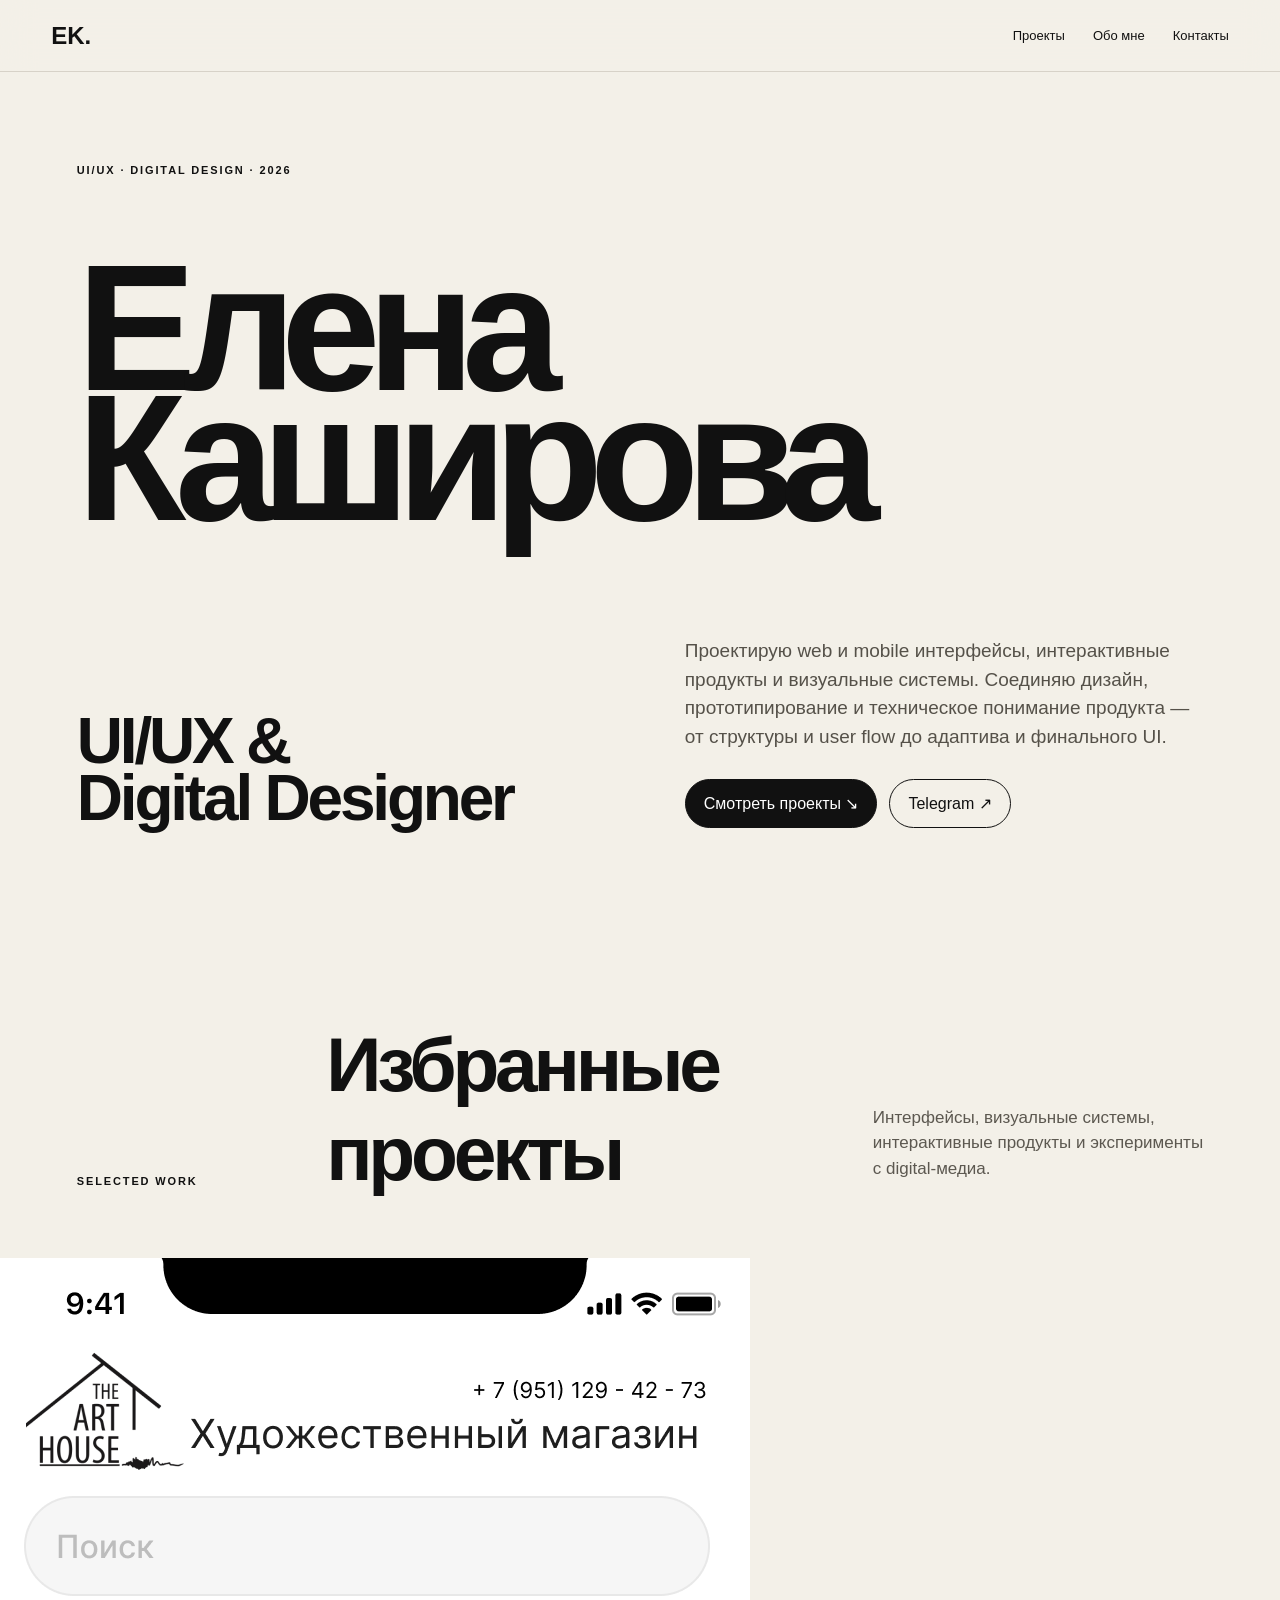
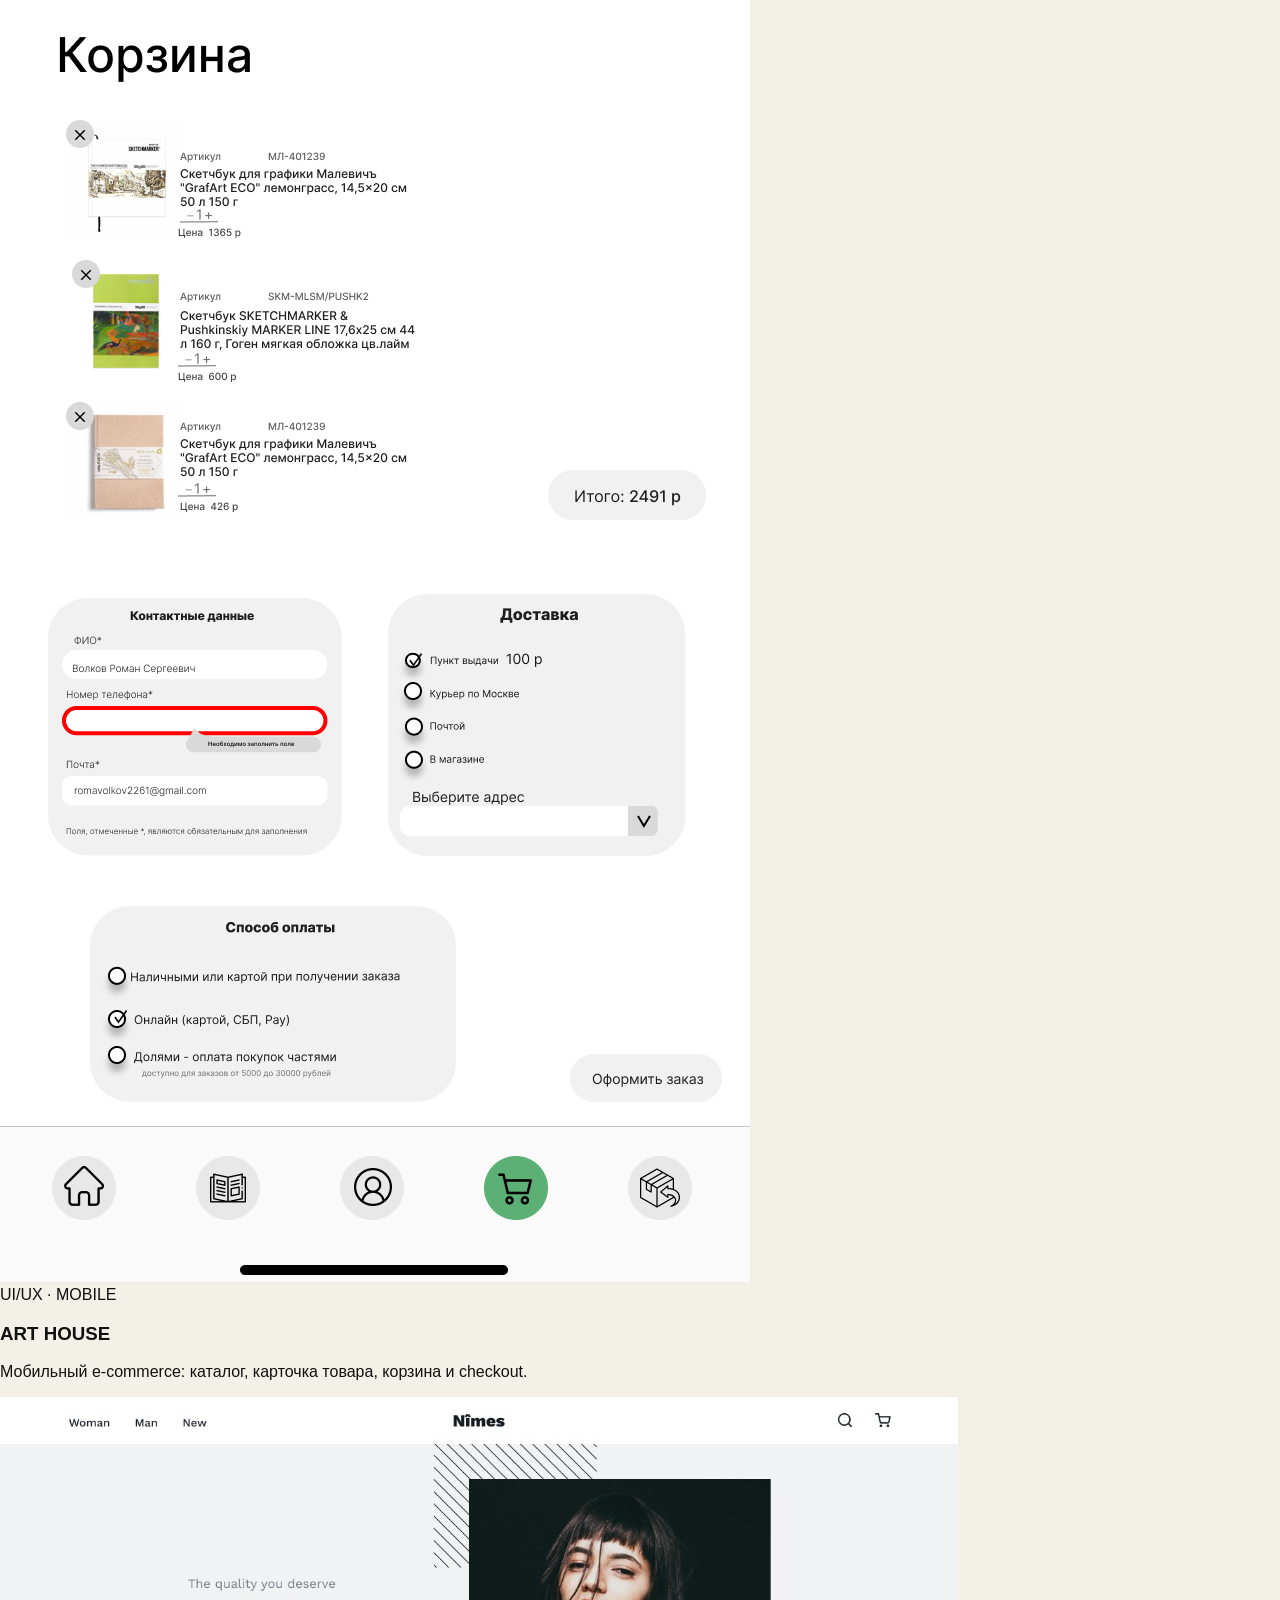
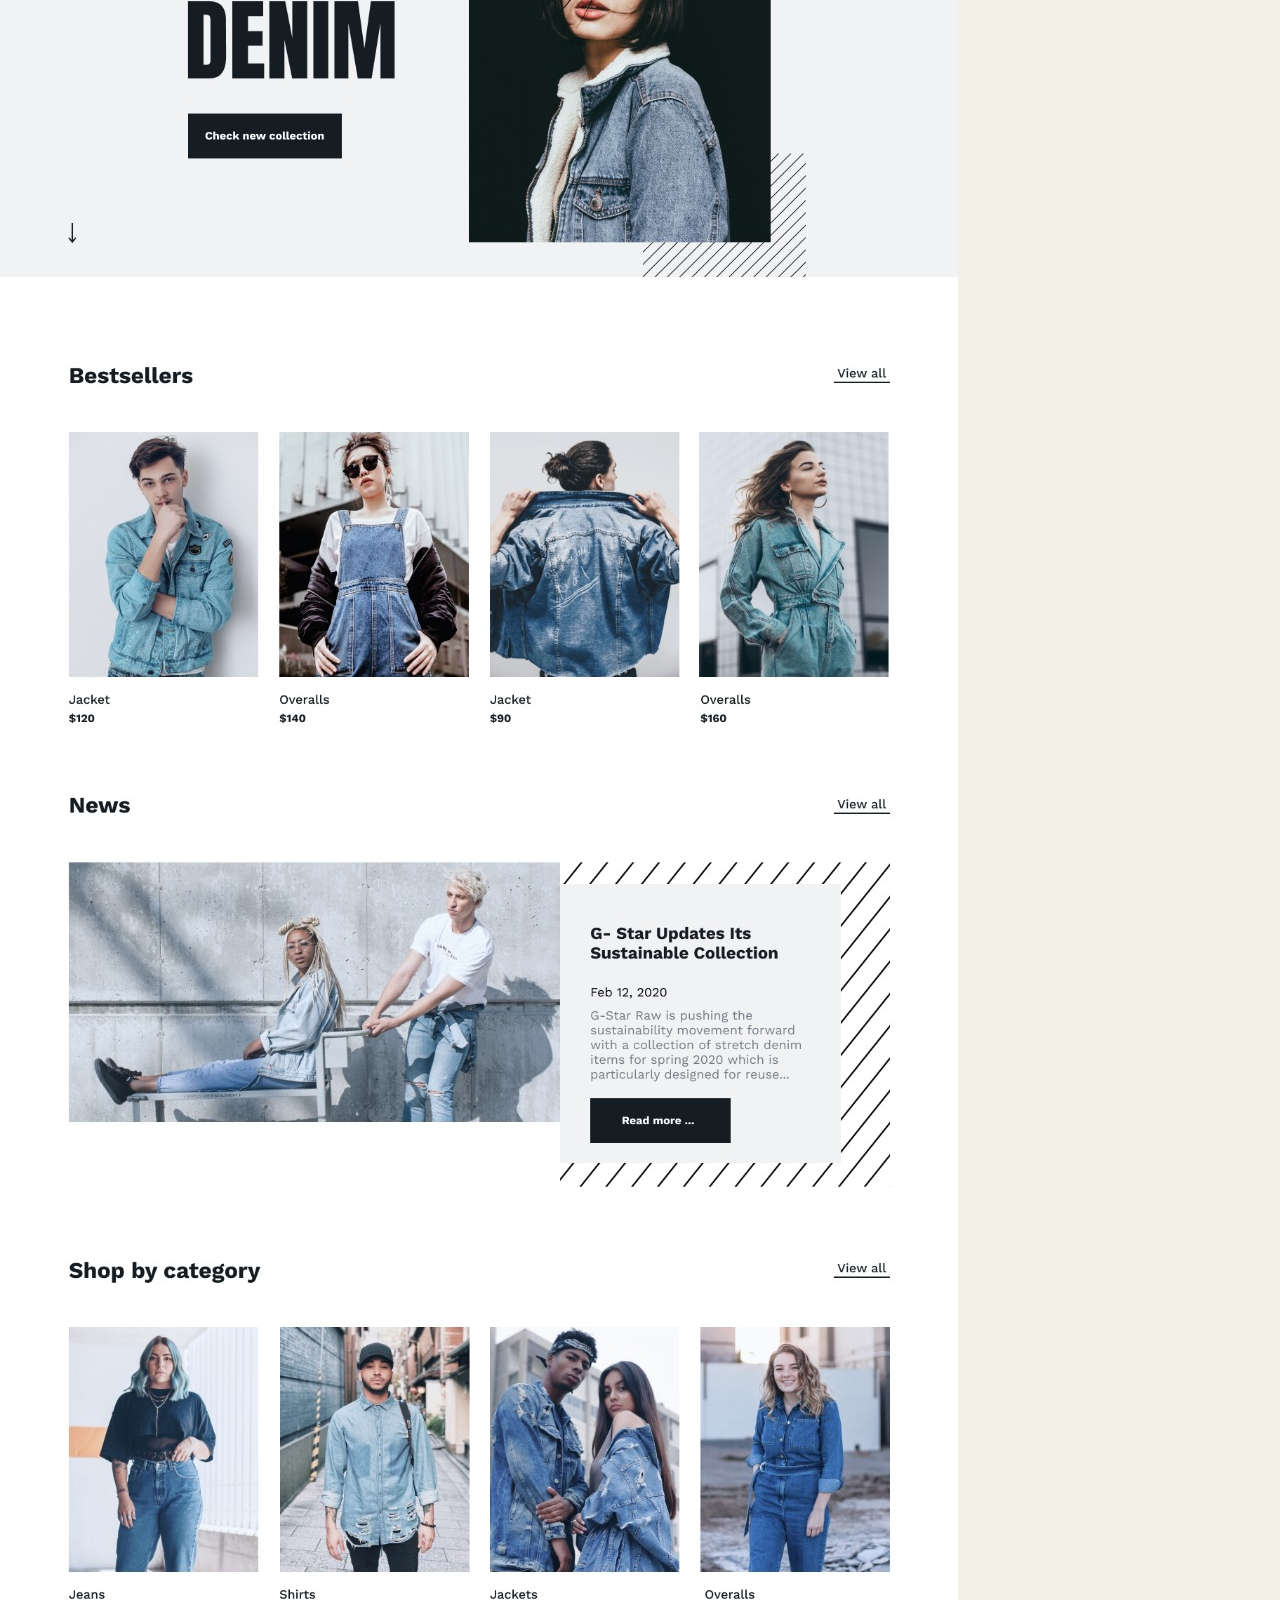
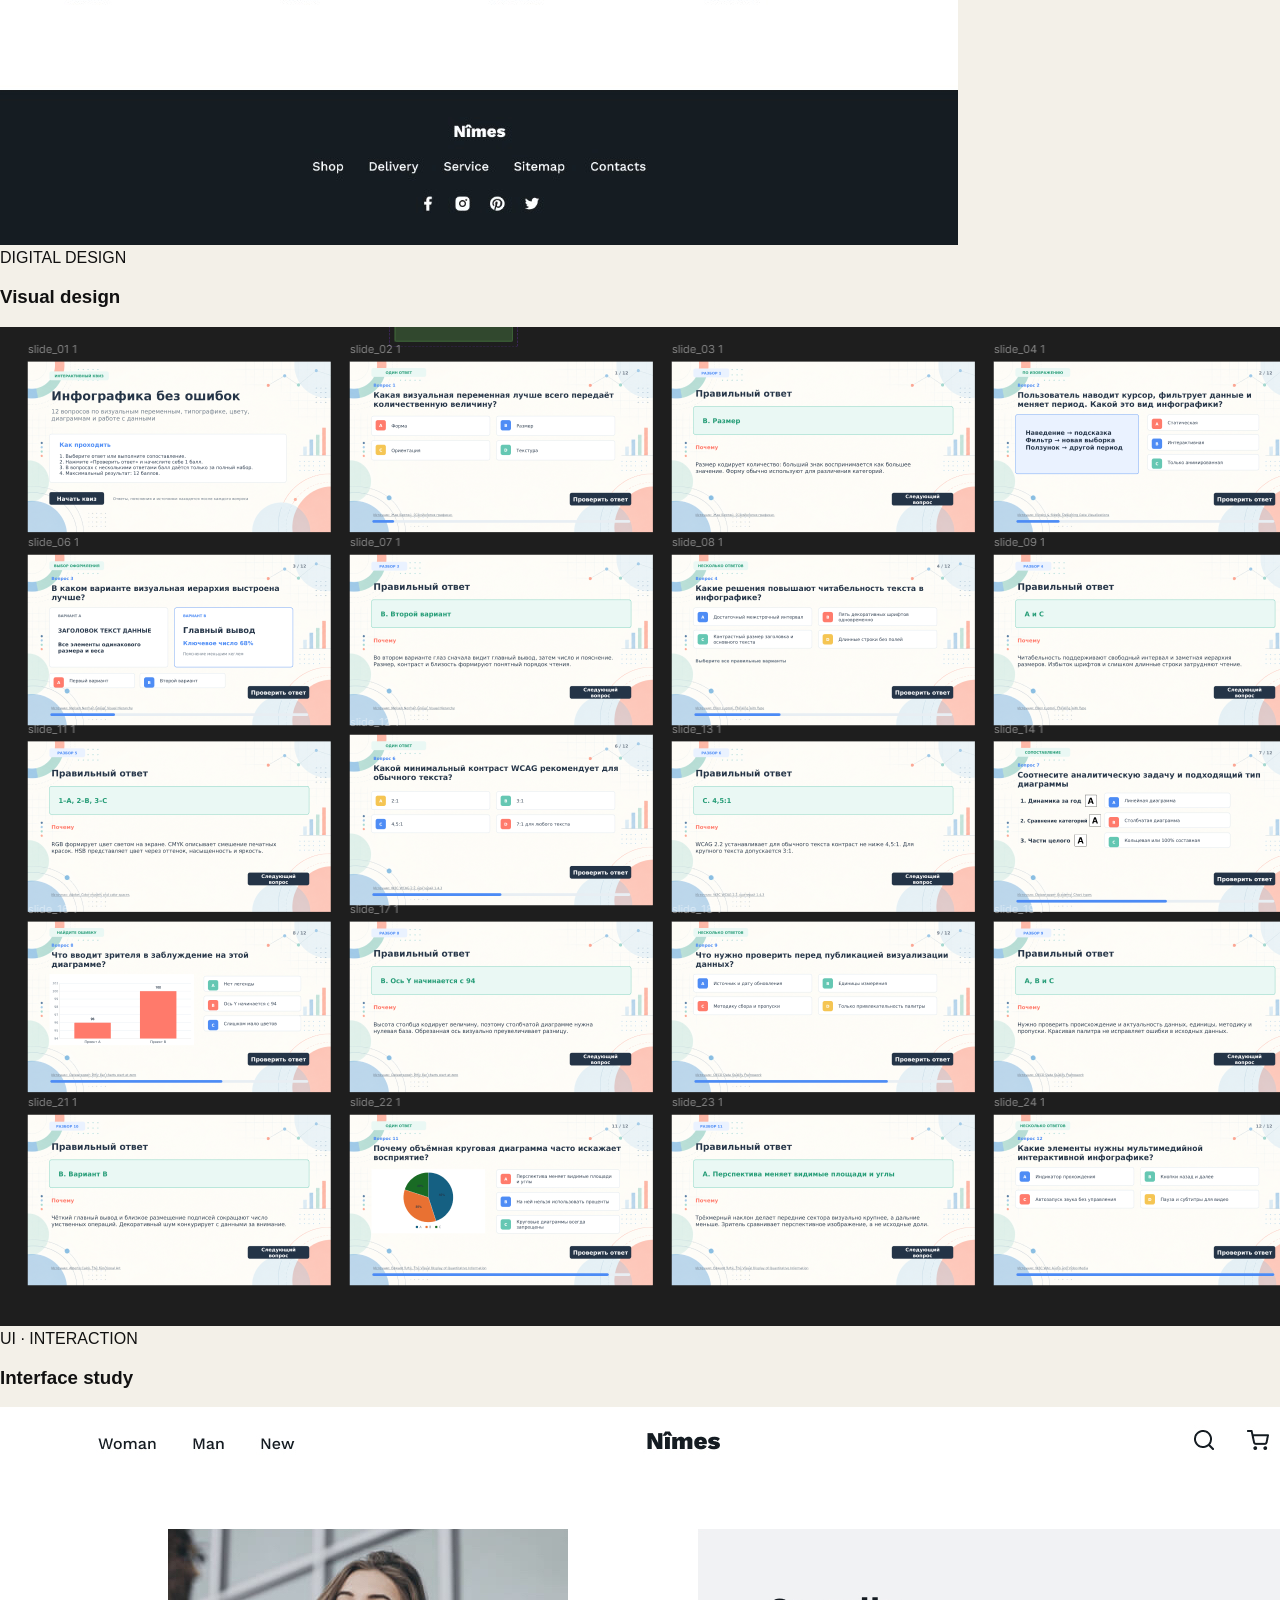
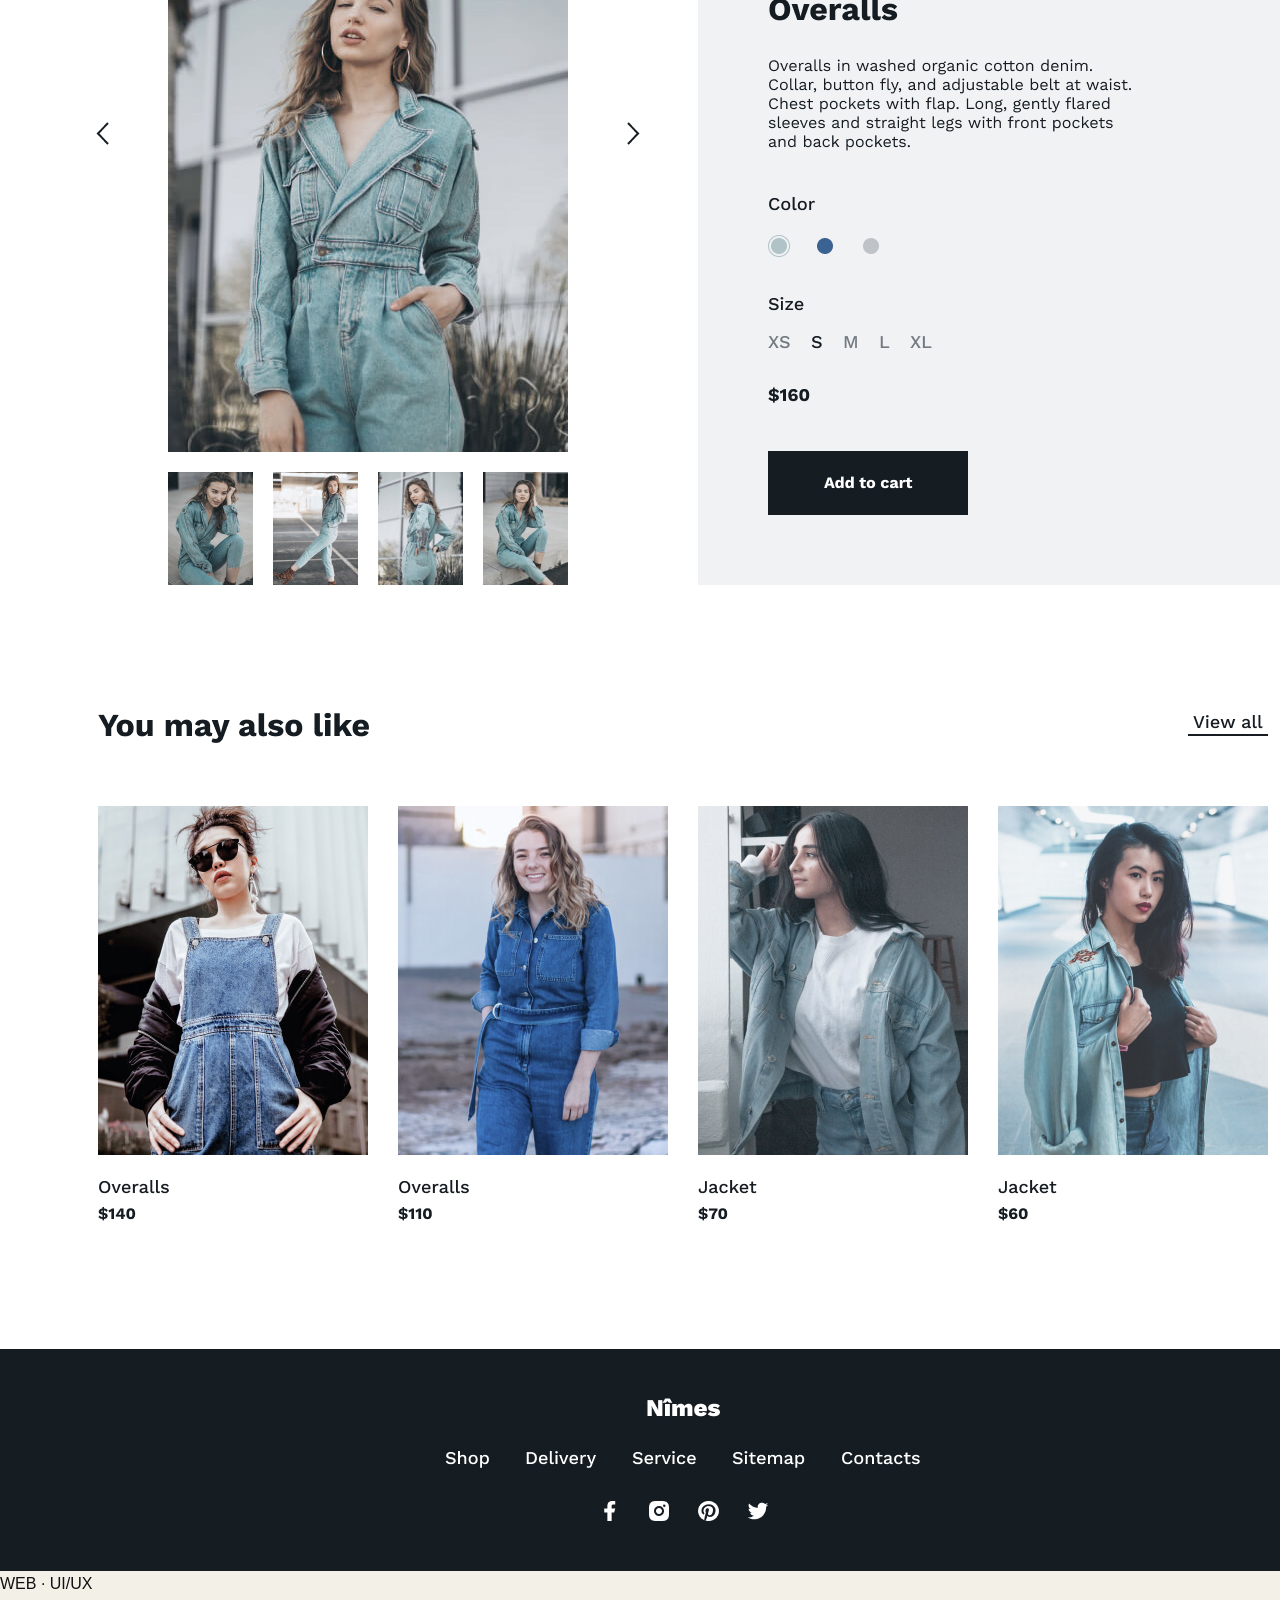
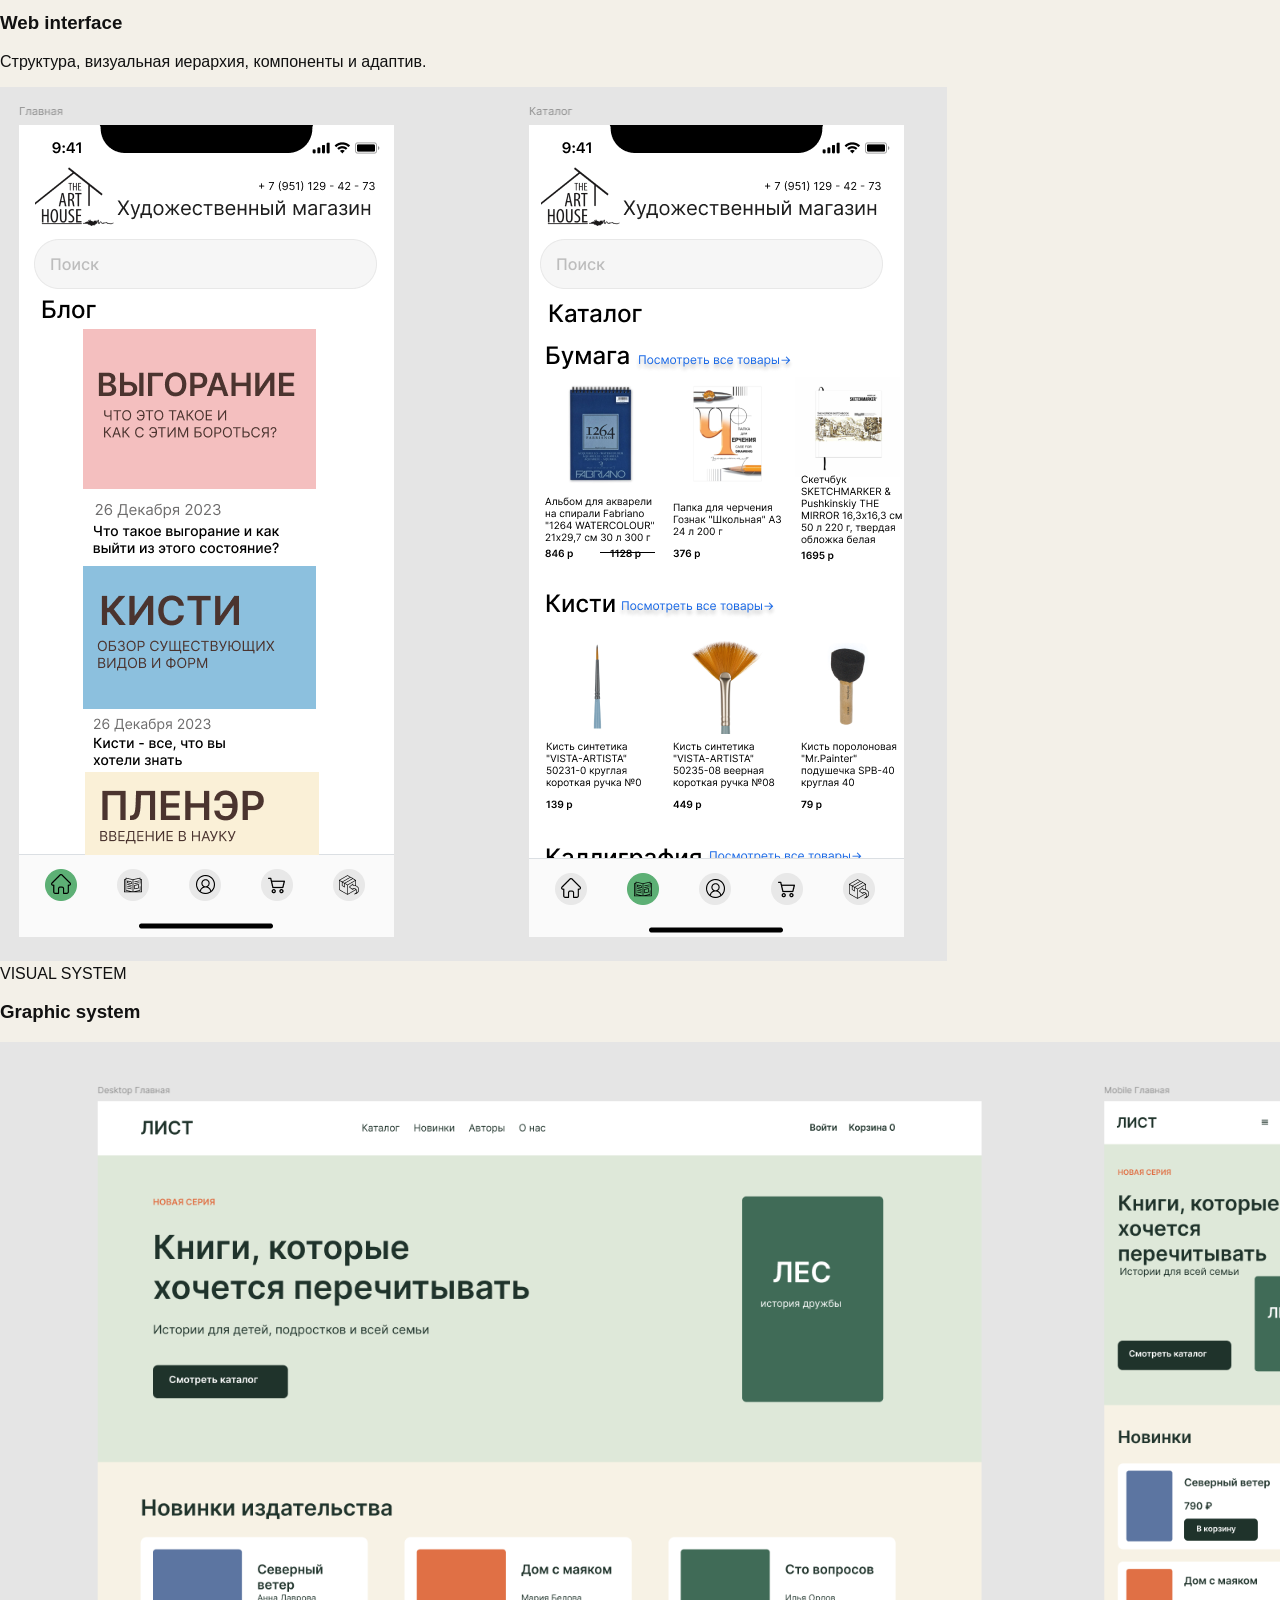
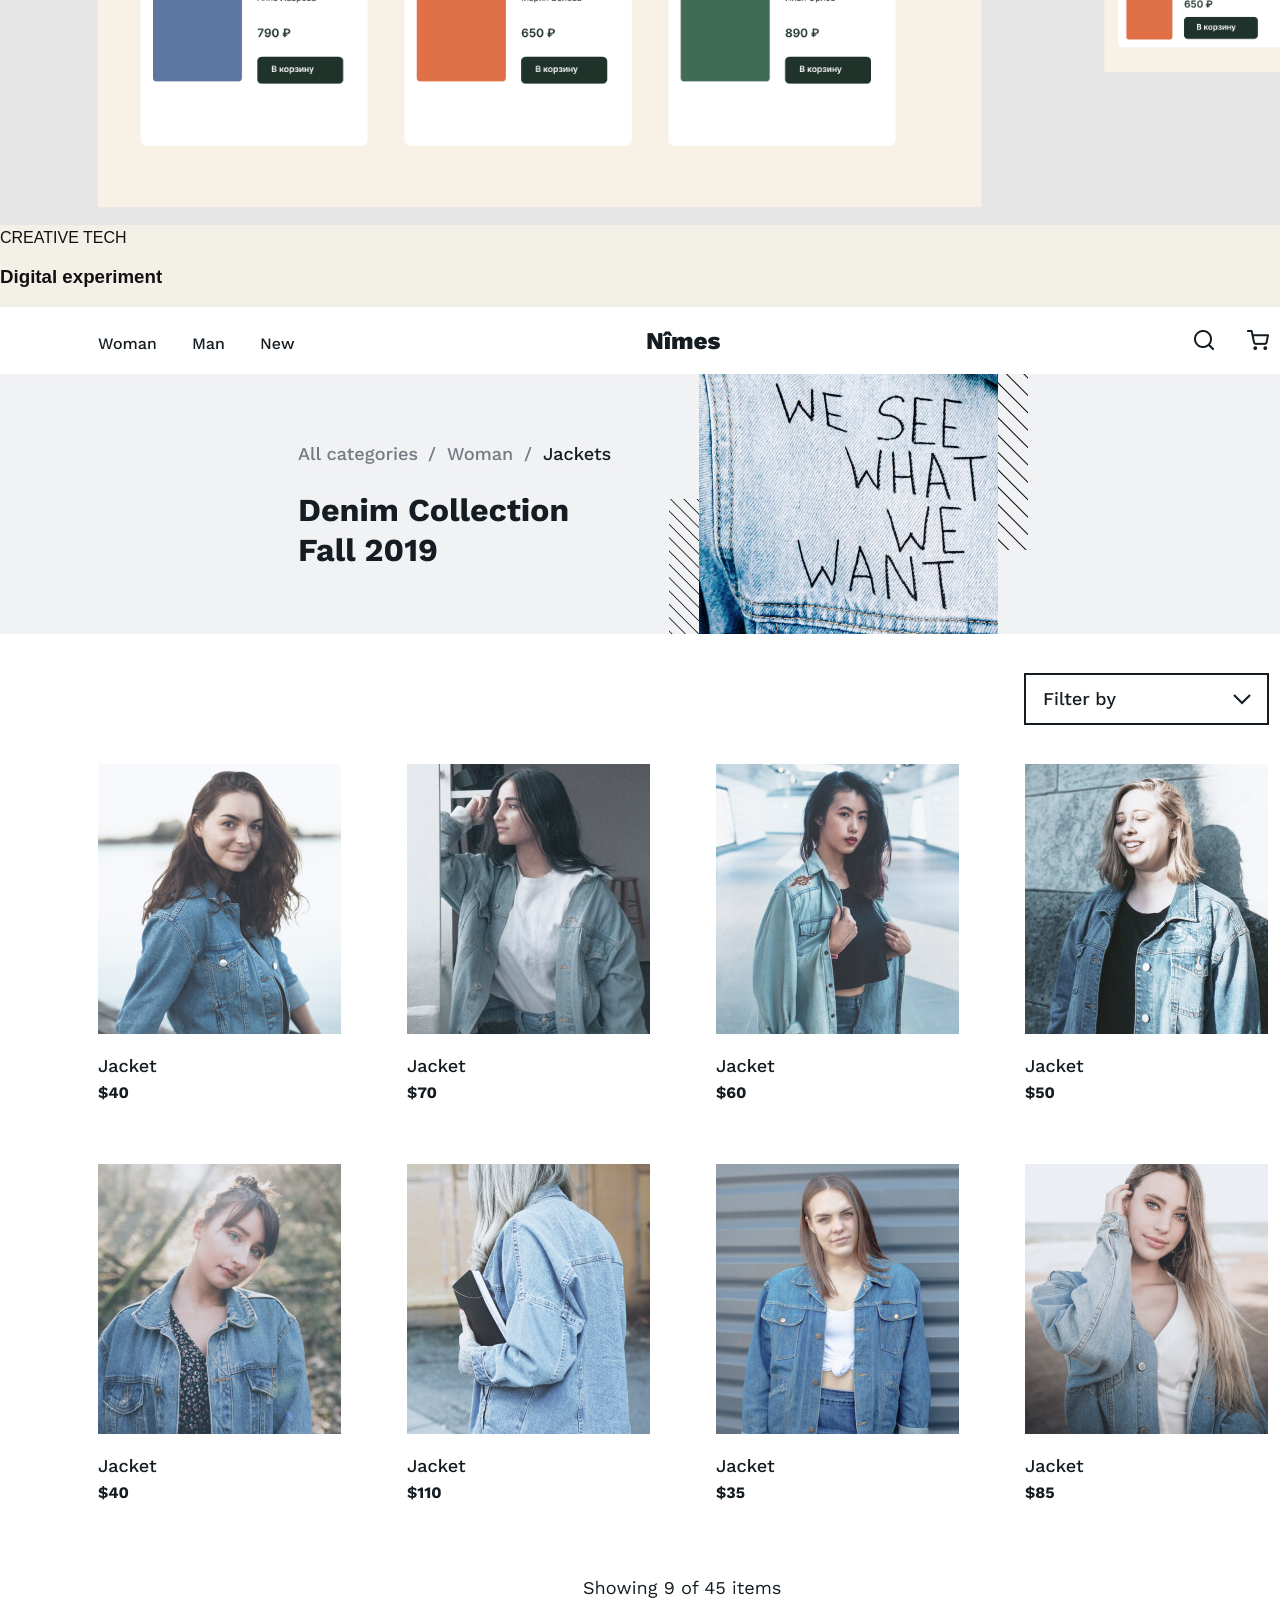
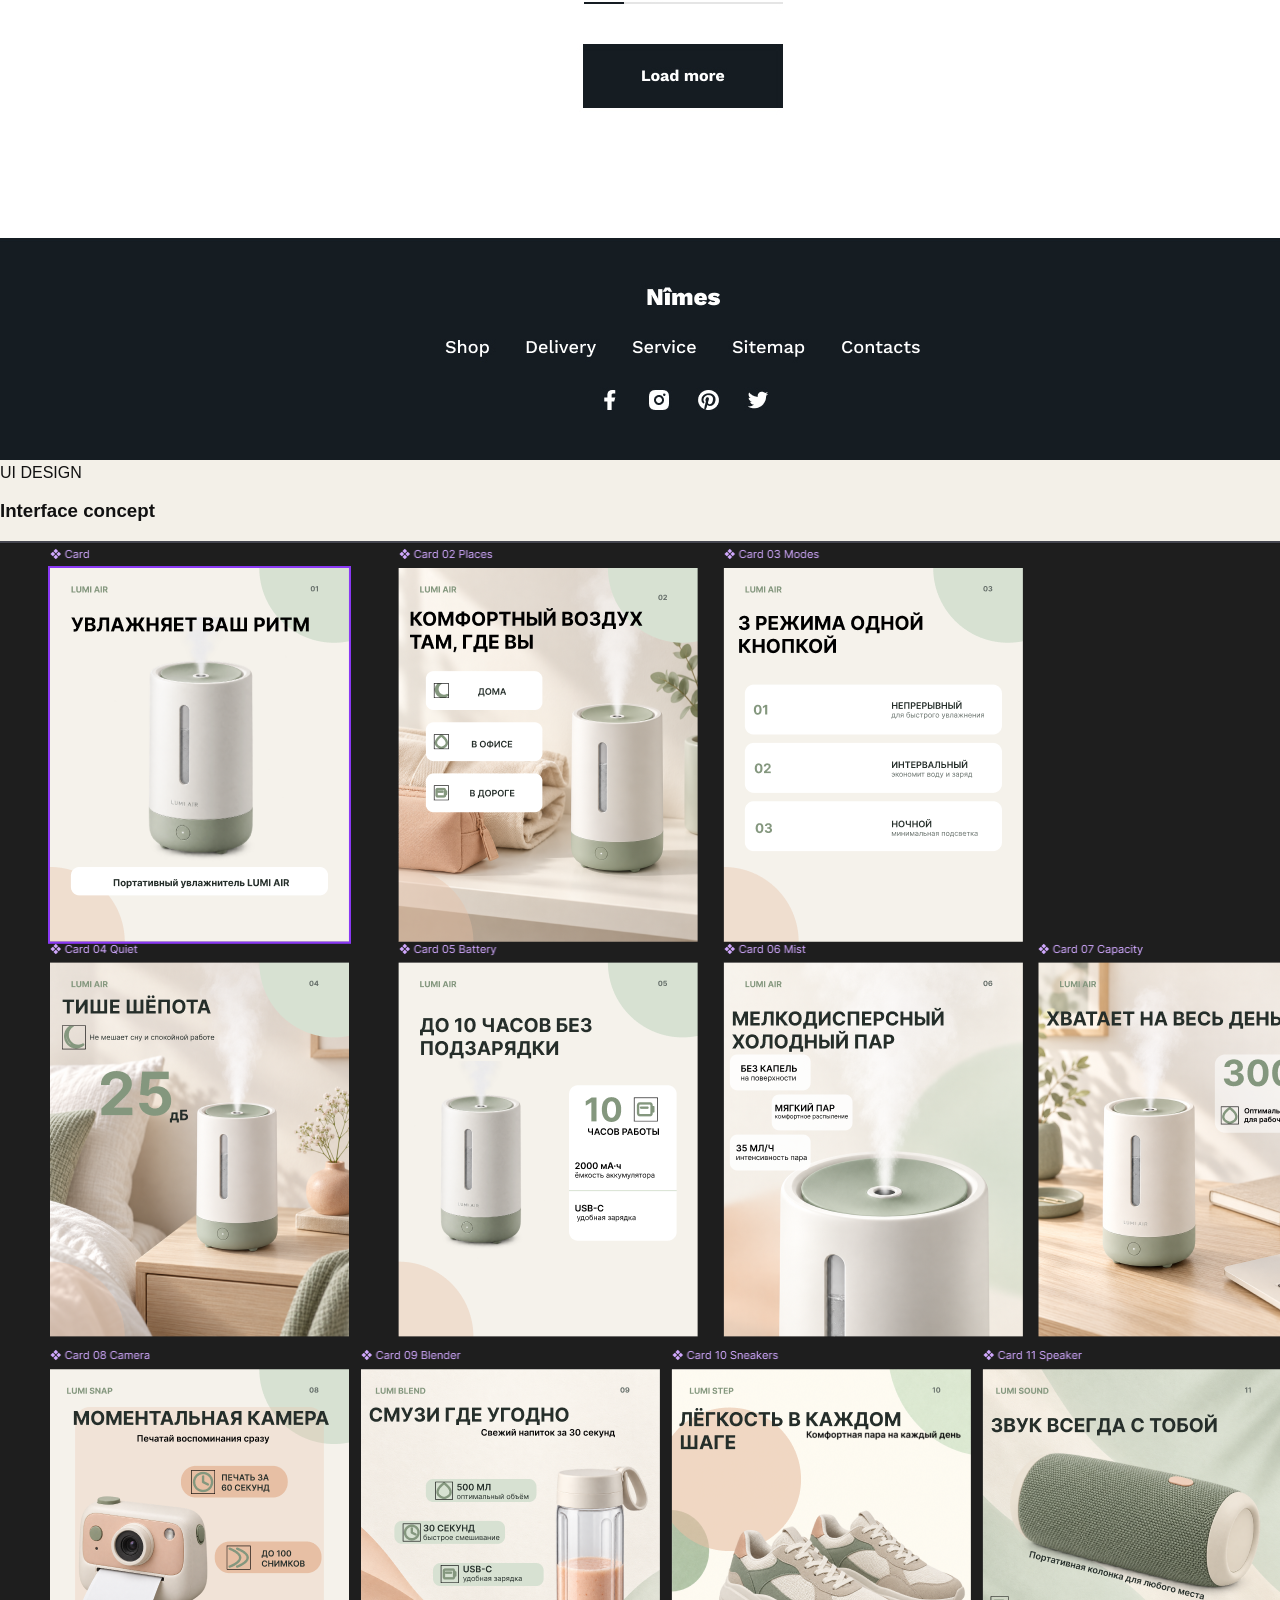
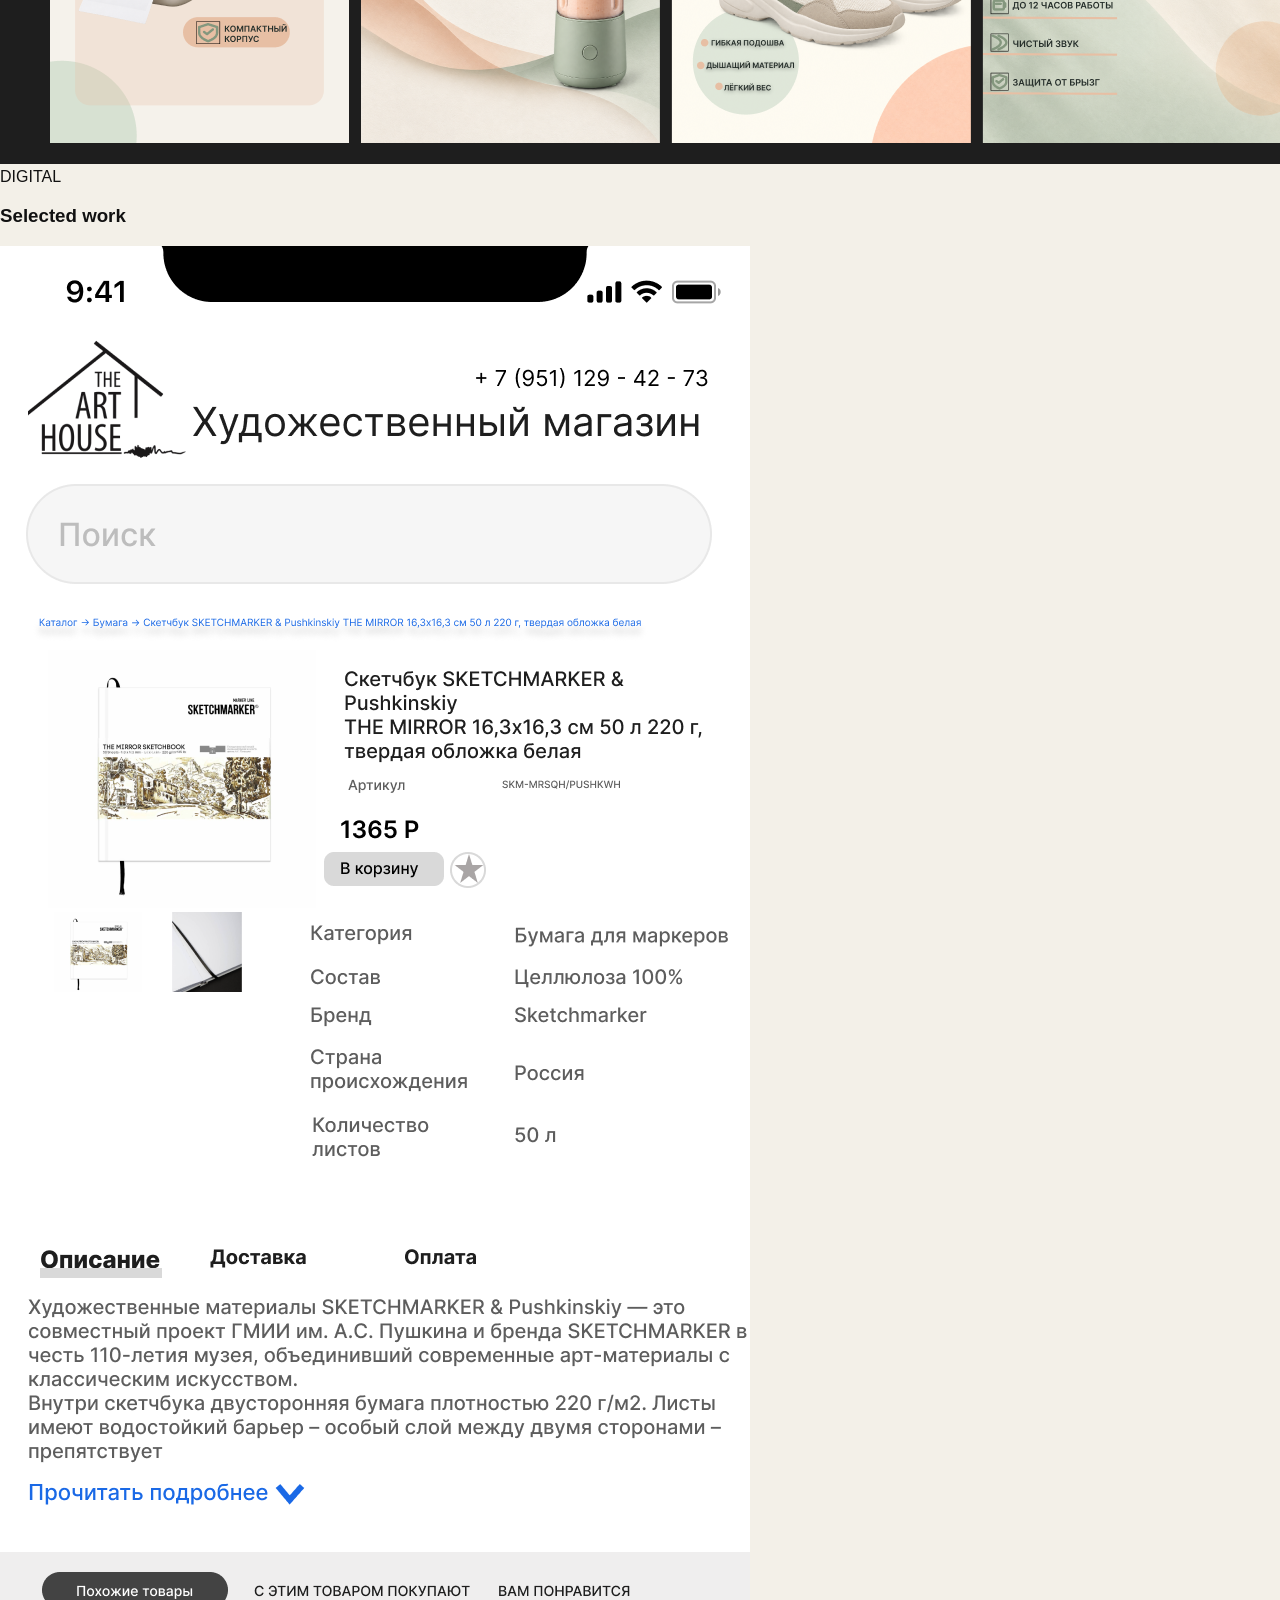
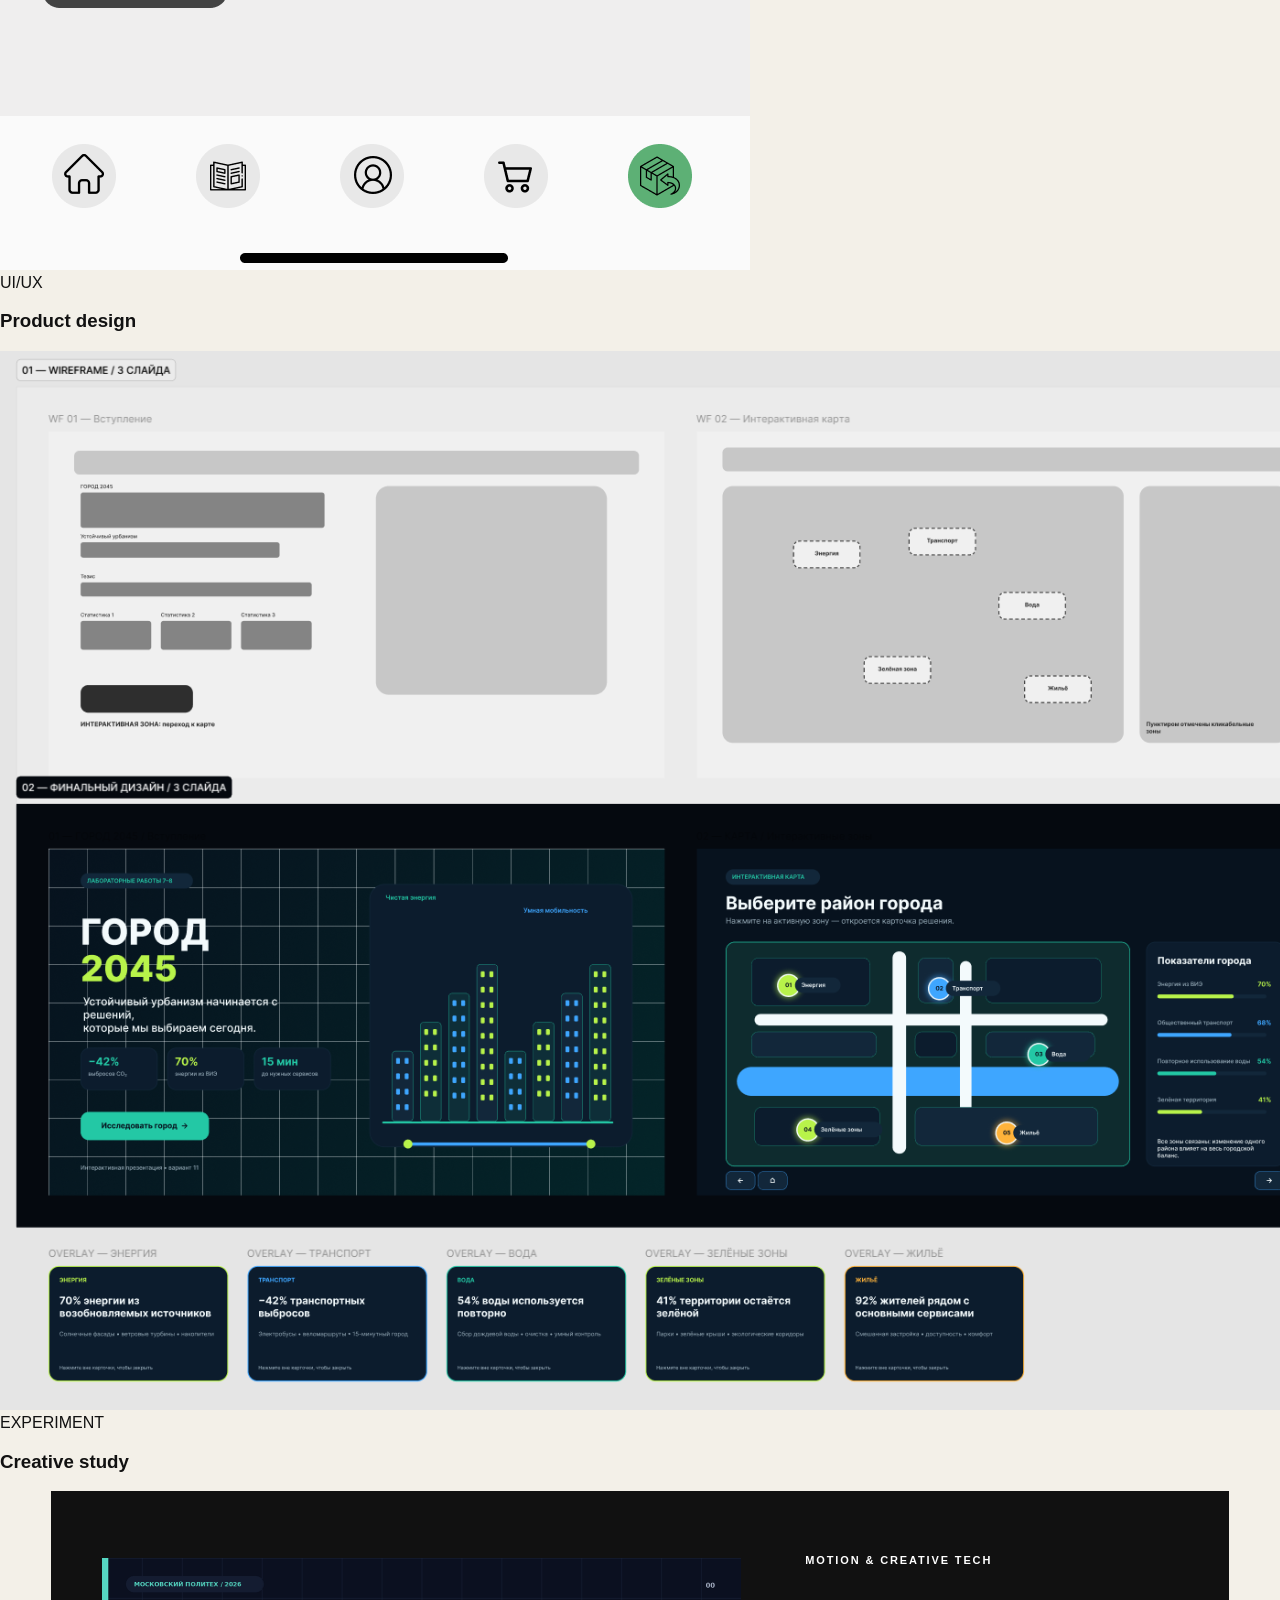
==== commit 66678d52: "Redesign project gallery for portfolio presentation" ====
--- a/index.html
+++ b/index.html
@@ -2,22 +2,17 @@
 <nav><a class="logo" href="#top">EK.</a><div class="navlinks"><a href="#work">Проекты</a><a href="#about">Обо мне</a><a href="#contact">Контакты</a></div></nav>
 <header id="top" class="hero"><p class="kicker">UI/UX · DIGITAL DESIGN · 2026</p><h1>Елена<br>Каширова</h1><div class="hero-bottom"><h2>UI/UX &<br>Digital Designer</h2><div><p>Проектирую web и mobile интерфейсы, интерактивные продукты и визуальные системы. Соединяю дизайн, прототипирование и техническое понимание продукта — от структуры и user flow до адаптива и финального UI.</p><div class="actions"><a class="primary" href="#work">Смотреть проекты ↘</a><a href="https://t.me/lenyletta" target="_blank" rel="noopener">Telegram ↗</a></div></div></div></header>
 <main id="work"><section class="section-head"><p class="kicker">SELECTED WORK</p><h2>Избранные проекты</h2><p>Интерфейсы, визуальные системы, интерактивные продукты и эксперименты с digital‑медиа.</p></section>
-<section class="visual-grid">
-<img src="assets/03A7FF34-5AB0-4140-A892-579DA6C61FC1.png" alt="Проект Елены Кашировой">
-<img src="assets/185EC51D-9FE7-49A4-829C-842EA22E6F88.jpeg" alt="Проект Елены Кашировой">
-<img src="assets/24543ED7-4FCD-449A-BD12-AF626BEEDC07.png" alt="Проект Елены Кашировой">
-<img src="assets/4C204350-A433-4210-8F44-A061358E60DC.jpeg" alt="Проект Елены Кашировой">
-<img src="assets/846CAE30-BAB3-42D5-B5C7-F52969434553.png" alt="Проект Елены Кашировой">
-<img src="assets/920B0981-81E4-46FE-A023-06C6CCAA89FB.png" alt="Проект Елены Кашировой">
-<img src="assets/989E0AA0-A445-4E8A-8326-2F957D18E43E.jpeg" alt="Проект Елены Кашировой">
-<img src="assets/B1090690-1838-47E6-9DC8-0846DD42BB2E.png" alt="Проект Елены Кашировой">
-<img src="assets/C5987B73-BDB9-43F2-A1FC-A06C40DEBBF8.png" alt="Проект Елены Кашировой">
-<img src="assets/EC85B77E-02D6-4D06-B89F-D001B1BA3CC3.png" alt="Проект Елены Кашировой">
-</section>
-<section class="case-notes">
-<article><div class="meta"><span>01</span><span>INTERACTIVE UI · FIGMA</span></div><h3>Город 2045</h3><p>Интерактивная инфографика о городе будущего: wireframes, структура сценария, карта районов, показатели, overlay‑состояния и прототип.</p><div class="chips"><span>Wireframe → UI</span><span>Interactive map</span><span>Prototype</span></div></article>
-<article><div class="meta"><span>02</span><span>UX · INTERACTION</span></div><h3>Интерактивный квиз</h3><p>Учебный продукт с 12 вопросами: выбор ответа, проверка, объяснение, прогресс и итоговый результат. Фокус — состояния интерфейса и обратная связь.</p><div class="chips"><span>26 экранов</span><span>12 вопросов</span><span>User flow</span></div></article>
-<article><div class="meta"><span>03</span><span>WEB · MOBILE · VISUAL</span></div><h3>E‑commerce & visual systems</h3><p>Проекты интернет‑магазинов, mobile UI, рекламные карточки и визуальные системы: каталог, карточка товара, checkout, компоненты и адаптив.</p><div class="chips"><span>Web</span><span>Mobile</span><span>UI kit</span><span>Visual design</span></div></article>
+<section class="portfolio-grid">
+<article class="work-card feature"><div class="shot"><img src="assets/03A7FF34-5AB0-4140-A892-579DA6C61FC1.png" alt="UI/UX проект"></div><div class="work-copy"><span>UI/UX · MOBILE</span><h3>ART HOUSE</h3><p>Мобильный e-commerce: каталог, карточка товара, корзина и checkout.</p></div></article>
+<article class="work-card"><div class="shot"><img src="assets/185EC51D-9FE7-49A4-829C-842EA22E6F88.jpeg" alt="Дизайн-проект"></div><div class="work-copy"><span>DIGITAL DESIGN</span><h3>Visual design</h3></div></article>
+<article class="work-card"><div class="shot"><img src="assets/24543ED7-4FCD-449A-BD12-AF626BEEDC07.png" alt="Дизайн-проект"></div><div class="work-copy"><span>UI · INTERACTION</span><h3>Interface study</h3></div></article>
+<article class="work-card feature"><div class="shot"><img src="assets/4C204350-A433-4210-8F44-A061358E60DC.jpeg" alt="UI/UX проект"></div><div class="work-copy"><span>WEB · UI/UX</span><h3>Web interface</h3><p>Структура, визуальная иерархия, компоненты и адаптив.</p></div></article>
+<article class="work-card"><div class="shot"><img src="assets/846CAE30-BAB3-42D5-B5C7-F52969434553.png" alt="Дизайн-проект"></div><div class="work-copy"><span>VISUAL SYSTEM</span><h3>Graphic system</h3></div></article>
+<article class="work-card"><div class="shot"><img src="assets/920B0981-81E4-46FE-A023-06C6CCAA89FB.png" alt="Дизайн-проект"></div><div class="work-copy"><span>CREATIVE TECH</span><h3>Digital experiment</h3></div></article>
+<article class="work-card"><div class="shot"><img src="assets/989E0AA0-A445-4E8A-8326-2F957D18E43E.jpeg" alt="Дизайн-проект"></div><div class="work-copy"><span>UI DESIGN</span><h3>Interface concept</h3></div></article>
+<article class="work-card"><div class="shot"><img src="assets/B1090690-1838-47E6-9DC8-0846DD42BB2E.png" alt="Дизайн-проект"></div><div class="work-copy"><span>DIGITAL</span><h3>Selected work</h3></div></article>
+<article class="work-card"><div class="shot"><img src="assets/C5987B73-BDB9-43F2-A1FC-A06C40DEBBF8.png" alt="Дизайн-проект"></div><div class="work-copy"><span>UI/UX</span><h3>Product design</h3></div></article>
+<article class="work-card"><div class="shot"><img src="assets/EC85B77E-02D6-4D06-B89F-D001B1BA3CC3.png" alt="Дизайн-проект"></div><div class="work-copy"><span>EXPERIMENT</span><h3>Creative study</h3></div></article>
 </section>
 <section class="motion"><img src="assets/showreel.png" alt="Showreel 2026"><div><p class="kicker">MOTION & CREATIVE TECH</p><h2>Не только интерфейсы</h2><p>Работаю с Adobe Animate, After Effects, Premiere Pro, MadMapper, p5.js, Unity/Vuforia и генеративными экспериментами. Это помогает мне проектировать digital‑опыт шире одного статичного экрана.</p></div></section>
 <section id="about" class="about"><div><p class="kicker">ABOUT ME</p><h2>Дизайнер с техническим бэкграундом</h2></div><div class="about-copy"><p class="big">Я Елена Каширова, UI/UX & Digital Designer из Москвы. Учусь на 4 курсе Московского Политеха и развиваюсь в проектировании web и mobile продуктов.</p><p>Мне важно не просто сделать красивый экран, а собрать понятную систему: продумать информационную архитектуру, пользовательский путь, состояния, адаптив, компоненты и визуальный язык.</p><p>Работаю в Figma, Photoshop, Illustrator, InDesign, After Effects, Premiere Pro и Adobe Animate. Знакома с HTML, CSS, JavaScript, C++, C#, Java, PHP и Unity. Проходила международную программу Innovation Entrepreneurship в Asian Institute of Technology и прошла конкурсный отбор на IT‑стажировку Московского транспорта.</p><p><strong>Рассматриваю Junior UI/UX / Digital Designer позиции и стажировки.</strong></p></div></section>
--- a/style.css
+++ b/style.css
@@ -1 +1 @@
-*{box-sizing:border-box}html{scroll-behavior:smooth}body{margin:0;background:#f3f0e8;color:#111;font-family:Arial,Helvetica,sans-serif}a{color:inherit;text-decoration:none}nav{height:72px;padding:0 4vw;display:flex;align-items:center;justify-content:space-between;position:sticky;top:0;z-index:20;background:rgba(243,240,232,.9);backdrop-filter:blur(16px);border-bottom:1px solid #d7d2c8}.logo{font-size:24px;font-weight:900}.navlinks{display:flex;gap:28px;font-size:13px}.hero{padding:9vh 6vw 8vh;min-height:92vh;display:flex;flex-direction:column;justify-content:space-between}.kicker,.meta{font-size:11px;letter-spacing:.17em;font-weight:700}.hero h1{font-size:clamp(78px,14vw,210px);line-height:.72;letter-spacing:-.075em;margin:8vh 0 10vh}.hero-bottom{display:grid;grid-template-columns:1fr 1fr;gap:7vw;align-items:end}.hero-bottom h2{font-size:clamp(42px,5vw,78px);line-height:.9;letter-spacing:-.05em;margin:0}.hero-bottom p{font-size:19px;line-height:1.5;max-width:650px;color:#555149}.actions{display:flex;gap:12px;margin-top:28px;align-items:center}.actions a{padding:14px 18px;border:1px solid #111;border-radius:100px}.actions .primary{background:#111;color:#fff}.section-head{padding:120px 6vw 60px;display:grid;grid-template-columns:.6fr 1.5fr 1fr;gap:4vw;align-items:end}.section-head h2{font-size:clamp(45px,6vw,88px);letter-spacing:-.055em;margin:0}.section-head>p:last-child{font-size:17px;line-height:1.5;color:#5c5850}.project{margin:0 4vw 32px;padding:5vw}.project.dark{background:#071b2c;color:#fff}.project.light{background:#fff}.meta{display:flex;justify-content:space-between}.project-title{display:grid;grid-template-columns:1fr 1fr;gap:5vw;margin:70px 0 45px;align-items:end}.project-title h2{font-size:clamp(52px,8vw,120px);line-height:.85;letter-spacing:-.06em;margin:0}.project-title p{font-size:18px;line-height:1.55;margin:0;max-width:600px}.project.dark .project-title p{color:#b8c5cc}.project img{display:block;width:100%;max-height:720px;object-fit:contain;background:#e9e9e9}.facts,.chips{display:flex;flex-wrap:wrap;gap:8px;margin-top:25px}.facts span,.chips span{border:1px solid currentColor;border-radius:100px;padding:9px 13px;font-size:12px}.project-list{padding:50px 4vw 120px;display:grid;grid-template-columns:1fr 1fr;gap:20px}.project-list article{min-height:440px;padding:38px;background:#fff;display:flex;flex-direction:column}.project-list article:nth-child(2){background:#dce4d6}.project-list article:nth-child(3){background:#e7e7e7}.project-list article:nth-child(4){background:#17382e;color:#fff}.project-list h3{font-size:clamp(46px,6vw,82px);letter-spacing:-.055em;margin:70px 0 20px}.project-list p{font-size:17px;line-height:1.55;max-width:600px;margin:0}.project-list .chips{margin-top:auto}.motion{margin:0 4vw 120px;background:#111;color:#fff;padding:4vw;display:grid;grid-template-columns:1.35fr .65fr;gap:5vw;align-items:center}.motion img{width:100%}.motion h2{font-size:clamp(45px,5vw,76px);letter-spacing:-.05em;line-height:.95}.motion p:last-child{line-height:1.55;color:#bbb}.about{padding:120px 6vw;border-top:1px solid #ccc6bb;display:grid;grid-template-columns:1fr 1fr;gap:8vw}.about h2{font-size:clamp(50px,7vw,100px);line-height:.9;letter-spacing:-.06em;margin:25px 0}.about-copy p{font-size:17px;line-height:1.65;color:#514d46}.about-copy .big{font-size:25px;line-height:1.4;color:#111}.skills{padding:0 6vw 120px;display:flex;flex-wrap:wrap;gap:10px}.skills span{font-size:18px;border:1px solid #aaa39a;border-radius:100px;padding:13px 18px}footer{background:#0e0e0e;color:#fff;padding:100px 6vw 45px}footer h2{font-size:clamp(68px,11vw,160px);line-height:.8;letter-spacing:-.07em;margin:50px 0 90px}.contact-grid{display:grid;grid-template-columns:1fr 1fr;border-top:1px solid #444}.contact-grid a{padding:28px 0;border-bottom:1px solid #444;display:flex;flex-direction:column;gap:10px}.contact-grid a+ a{padding-left:30px;border-left:1px solid #444}.contact-grid small{color:#888}.contact-grid strong{font-size:clamp(18px,2vw,28px)}.copy{margin-top:100px;color:#777;font-size:12px}@media(max-width:760px){nav{height:62px}.navlinks{gap:13px;font-size:11px}.hero{min-height:82vh;padding:7vh 5vw}.hero h1{font-size:21vw;margin:8vh 0}.hero-bottom,.section-head,.project-title,.motion,.about,.contact-grid{grid-template-columns:1fr}.hero-bottom{gap:35px}.section-head{padding:80px 5vw 40px}.project{margin:0 12px 18px;padding:28px 20px}.project-title{margin:45px 0 28px;gap:22px}.project-list{grid-template-columns:1fr;padding:20px 12px 80px}.project-list article{min-height:360px}.project-list h3{margin-top:55px}.motion{margin:0 12px 80px;padding:24px}.about{padding:80px 5vw}.skills{padding:0 5vw 80px}.contact-grid a+ a{padding-left:0;border-left:0}footer{padding:80px 5vw 35px}footer h2{margin-bottom:60px}}.case-cover{width:100%;height:360px;object-fit:cover;object-position:top;margin:-18px -18px 28px;width:calc(100% + 36px);max-width:none}.case-cover.wide{object-fit:contain;background:#e5e5e5}.project-list article{overflow:hidden}@media(max-width:760px){.case-cover{height:250px}}+*{box-sizing:border-box}html{scroll-behavior:smooth}body{margin:0;background:#f3f0e8;color:#111;font-family:Arial,Helvetica,sans-serif}a{color:inherit;text-decoration:none}nav{height:72px;padding:0 4vw;display:flex;align-items:center;justify-content:space-between;position:sticky;top:0;z-index:20;background:rgba(243,240,232,.92);backdrop-filter:blur(16px);border-bottom:1px solid #d7d2c8}.logo{font-size:24px;font-weight:900}.navlinks{display:flex;gap:28px;font-size:13px}.hero{padding:9vh 6vw 8vh;min-height:92vh;display:flex;flex-direction:column;justify-content:space-between}.kicker,.meta{font-size:11px;letter-spacing:.17em;font-weight:700}.hero h1{font-size:clamp(78px,14vw,210px);line-height:.72;letter-spacing:-.075em;margin:8vh 0 10vh}.hero-bottom{display:grid;grid-template-columns:1fr 1fr;gap:7vw;align-items:end}.hero-bottom h2{font-size:clamp(42px,5vw,78px);line-height:.9;letter-spacing:-.05em;margin:0}.hero-bottom p{font-size:19px;line-height:1.5;max-width:650px;color:#555149}.actions{display:flex;gap:12px;margin-top:28px;align-items:center}.actions a{padding:14px 18px;border:1px solid #111;border-radius:100px}.actions .primary{background:#111;color:#fff}.section-head{padding:120px 6vw 60px;display:grid;grid-template-columns:.6fr 1.5fr 1fr;gap:4vw;align-items:end}.section-head h2{font-size:clamp(45px,6vw,88px);letter-spacing:-.055em;margin:0}.section-head>p:last-child{font-size:17px;line-height:1.5;color:#5c5850}.visual-grid{padding:0 4vw 40px;display:grid;grid-template-columns:repeat(12,1fr);gap:16px}.visual-grid img{width:100%;height:100%;min-height:280px;max-height:680px;object-fit:cover;background:#ddd;display:block}.visual-grid img:nth-child(1),.visual-grid img:nth-child(4),.visual-grid img:nth-child(7){grid-column:span 7}.visual-grid img:nth-child(2),.visual-grid img:nth-child(3),.visual-grid img:nth-child(5),.visual-grid img:nth-child(6),.visual-grid img:nth-child(8),.visual-grid img:nth-child(9),.visual-grid img:nth-child(10){grid-column:span 5}.case-notes{padding:20px 4vw 120px;display:grid;grid-template-columns:repeat(3,1fr);gap:16px}.case-notes article{padding:34px;background:#fff;min-height:390px;display:flex;flex-direction:column}.case-notes article:nth-child(2){background:#dce4d6}.case-notes article:nth-child(3){background:#17382e;color:#fff}.case-notes h3{font-size:clamp(38px,4vw,62px);line-height:.92;letter-spacing:-.05em;margin:70px 0 20px}.case-notes p{font-size:16px;line-height:1.55;margin:0}.chips{display:flex;flex-wrap:wrap;gap:8px;margin-top:auto;padding-top:30px}.chips span{border:1px solid currentColor;border-radius:100px;padding:9px 13px;font-size:12px}.meta{display:flex;justify-content:space-between;gap:20px}.motion{margin:0 4vw 120px;background:#111;color:#fff;padding:4vw;display:grid;grid-template-columns:1.35fr .65fr;gap:5vw;align-items:center}.motion img{width:100%;display:block}.motion h2{font-size:clamp(45px,5vw,76px);letter-spacing:-.05em;line-height:.95}.motion p:last-child{line-height:1.55;color:#bbb}.about{padding:120px 6vw;border-top:1px solid #ccc6bb;display:grid;grid-template-columns:1fr 1fr;gap:8vw}.about h2{font-size:clamp(50px,7vw,100px);line-height:.9;letter-spacing:-.06em;margin:25px 0}.about-copy p{font-size:17px;line-height:1.65;color:#514d46}.about-copy .big{font-size:25px;line-height:1.4;color:#111}.skills{padding:0 6vw 120px;display:flex;flex-wrap:wrap;gap:10px}.skills span{font-size:18px;border:1px solid #aaa39a;border-radius:100px;padding:13px 18px}footer{background:#0e0e0e;color:#fff;padding:100px 6vw 45px}footer h2{font-size:clamp(68px,11vw,160px);line-height:.8;letter-spacing:-.07em;margin:50px 0 90px}.contact-grid{display:grid;grid-template-columns:1fr 1fr;border-top:1px solid #444}.contact-grid a{padding:28px 0;border-bottom:1px solid #444;display:flex;flex-direction:column;gap:10px}.contact-grid a+a{padding-left:30px;border-left:1px solid #444}.contact-grid small{color:#888}.contact-grid strong{font-size:clamp(18px,2vw,28px)}.copy{margin-top:100px;color:#777;font-size:12px}@media(max-width:760px){nav{height:62px}.navlinks{gap:13px;font-size:11px}.hero{min-height:82vh;padding:7vh 5vw}.hero h1{font-size:21vw;margin:8vh 0}.hero-bottom,.section-head,.motion,.about,.contact-grid{grid-template-columns:1fr}.hero-bottom{gap:35px}.section-head{padding:80px 5vw 40px}.visual-grid{padding:0 12px 18px;grid-template-columns:1fr;gap:10px}.visual-grid img,.visual-grid img:nth-child(n){grid-column:auto;min-height:0;height:auto;max-height:none;object-fit:contain;background:#e7e4dd}.case-notes{grid-template-columns:1fr;padding:0 12px 80px}.case-notes article{min-height:330px}.case-notes h3{margin-top:55px}.motion{margin:0 12px 80px;padding:24px}.about{padding:80px 5vw}.skills{padding:0 5vw 80px}.contact-grid a+a{padding-left:0;border-left:0}footer{padding:80px 5vw 35px}footer h2{margin-bottom:60px}}
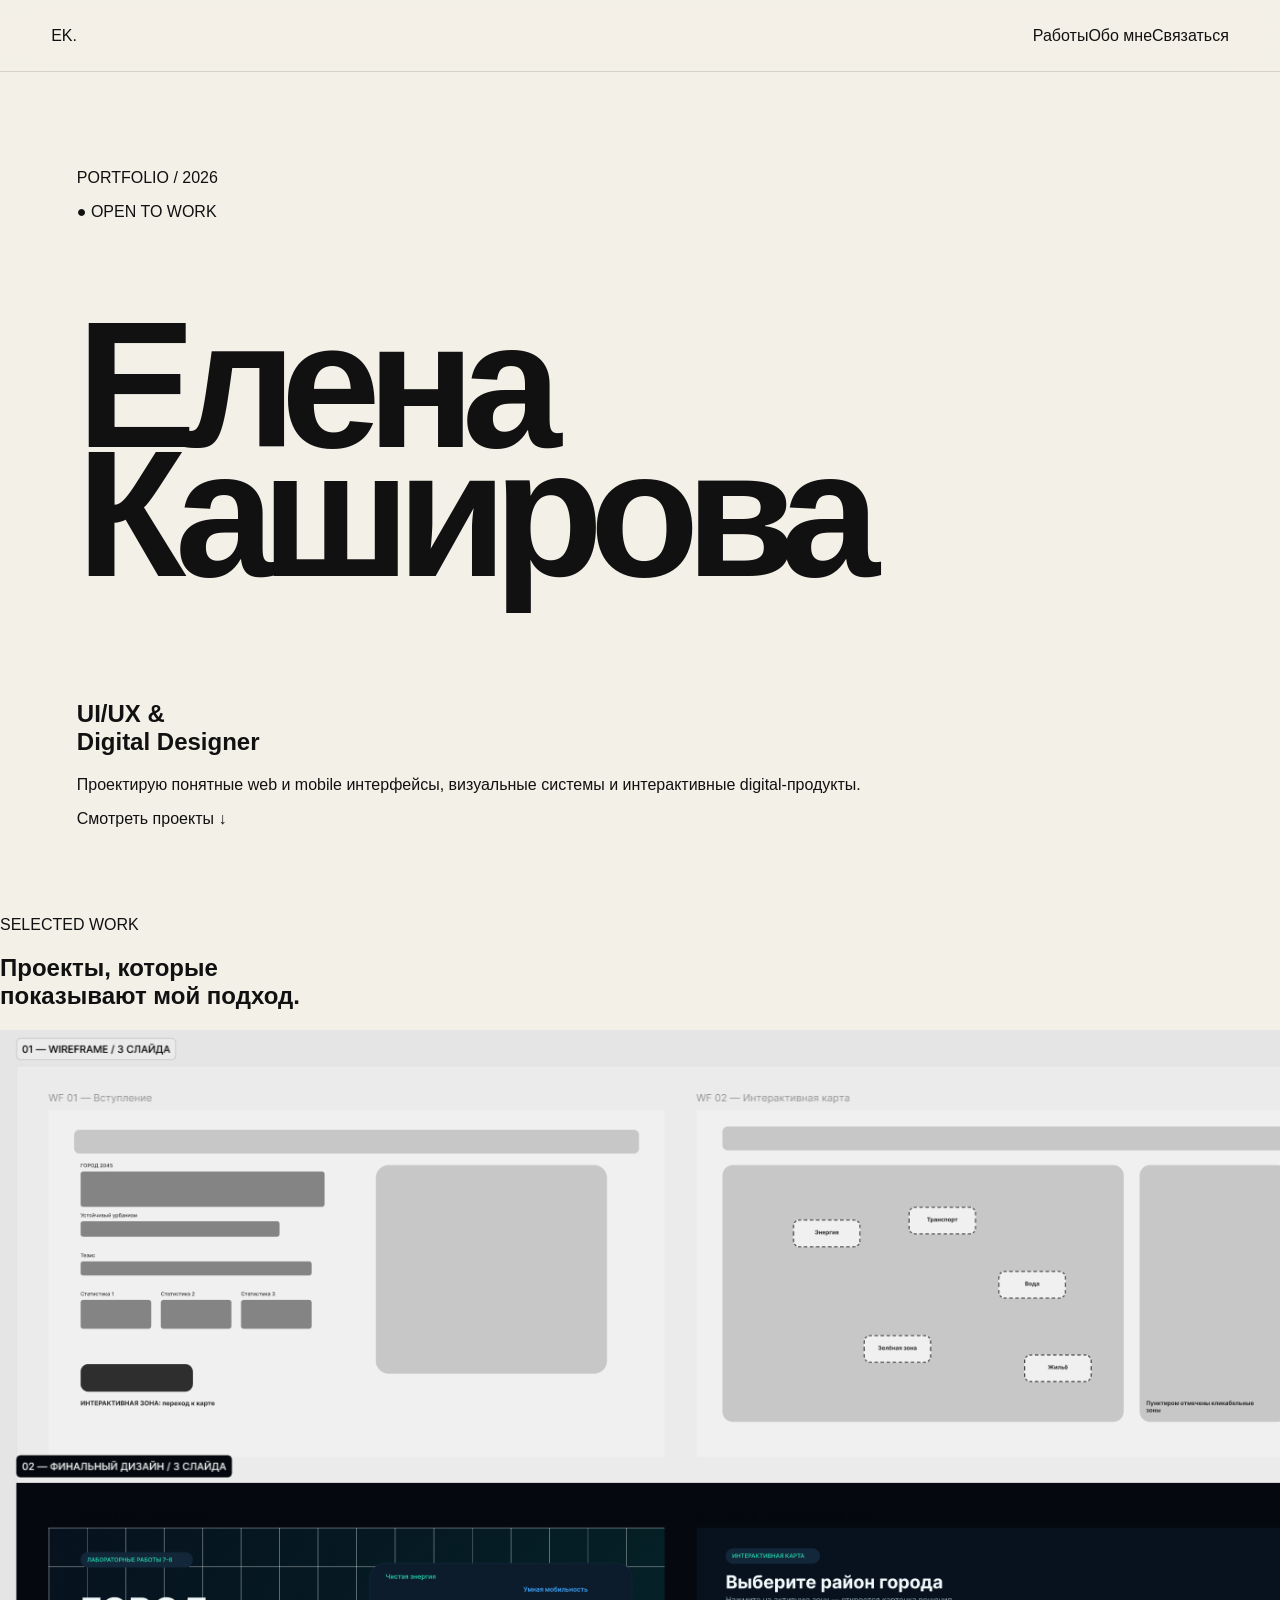
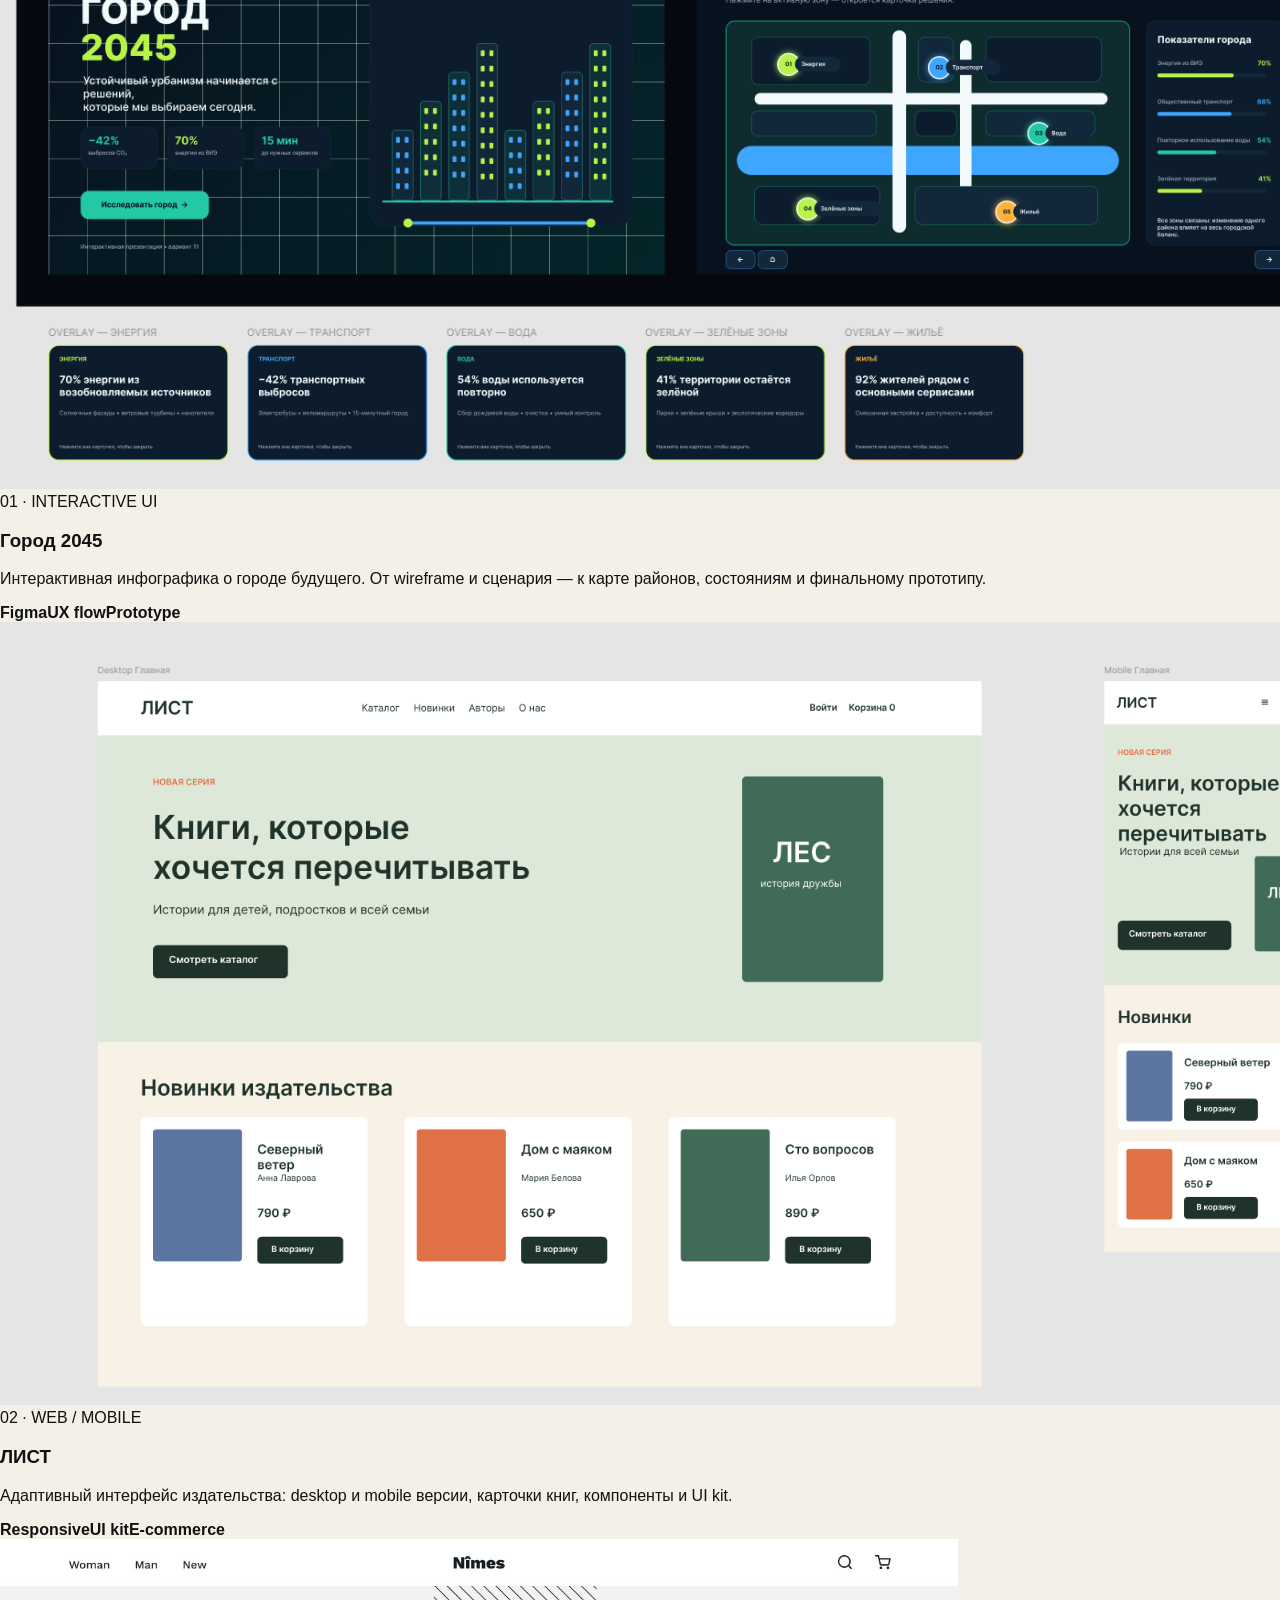
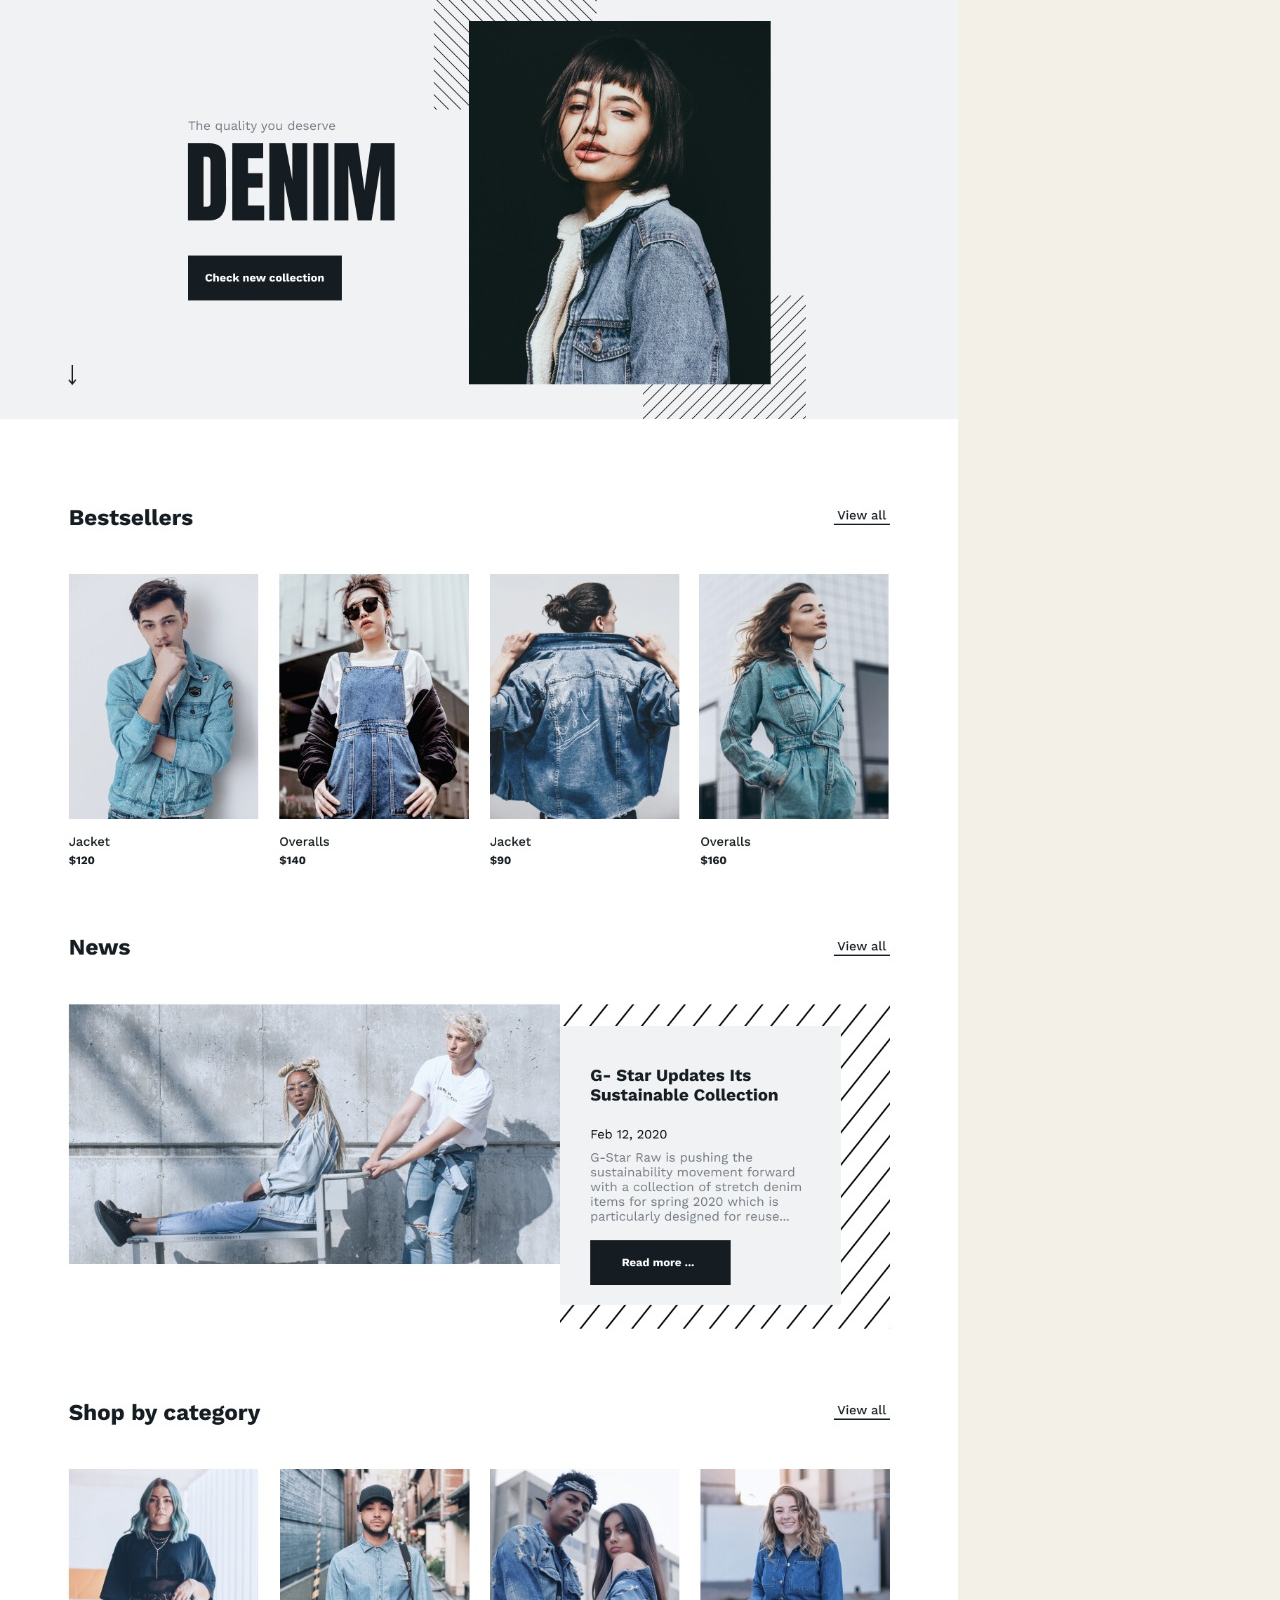
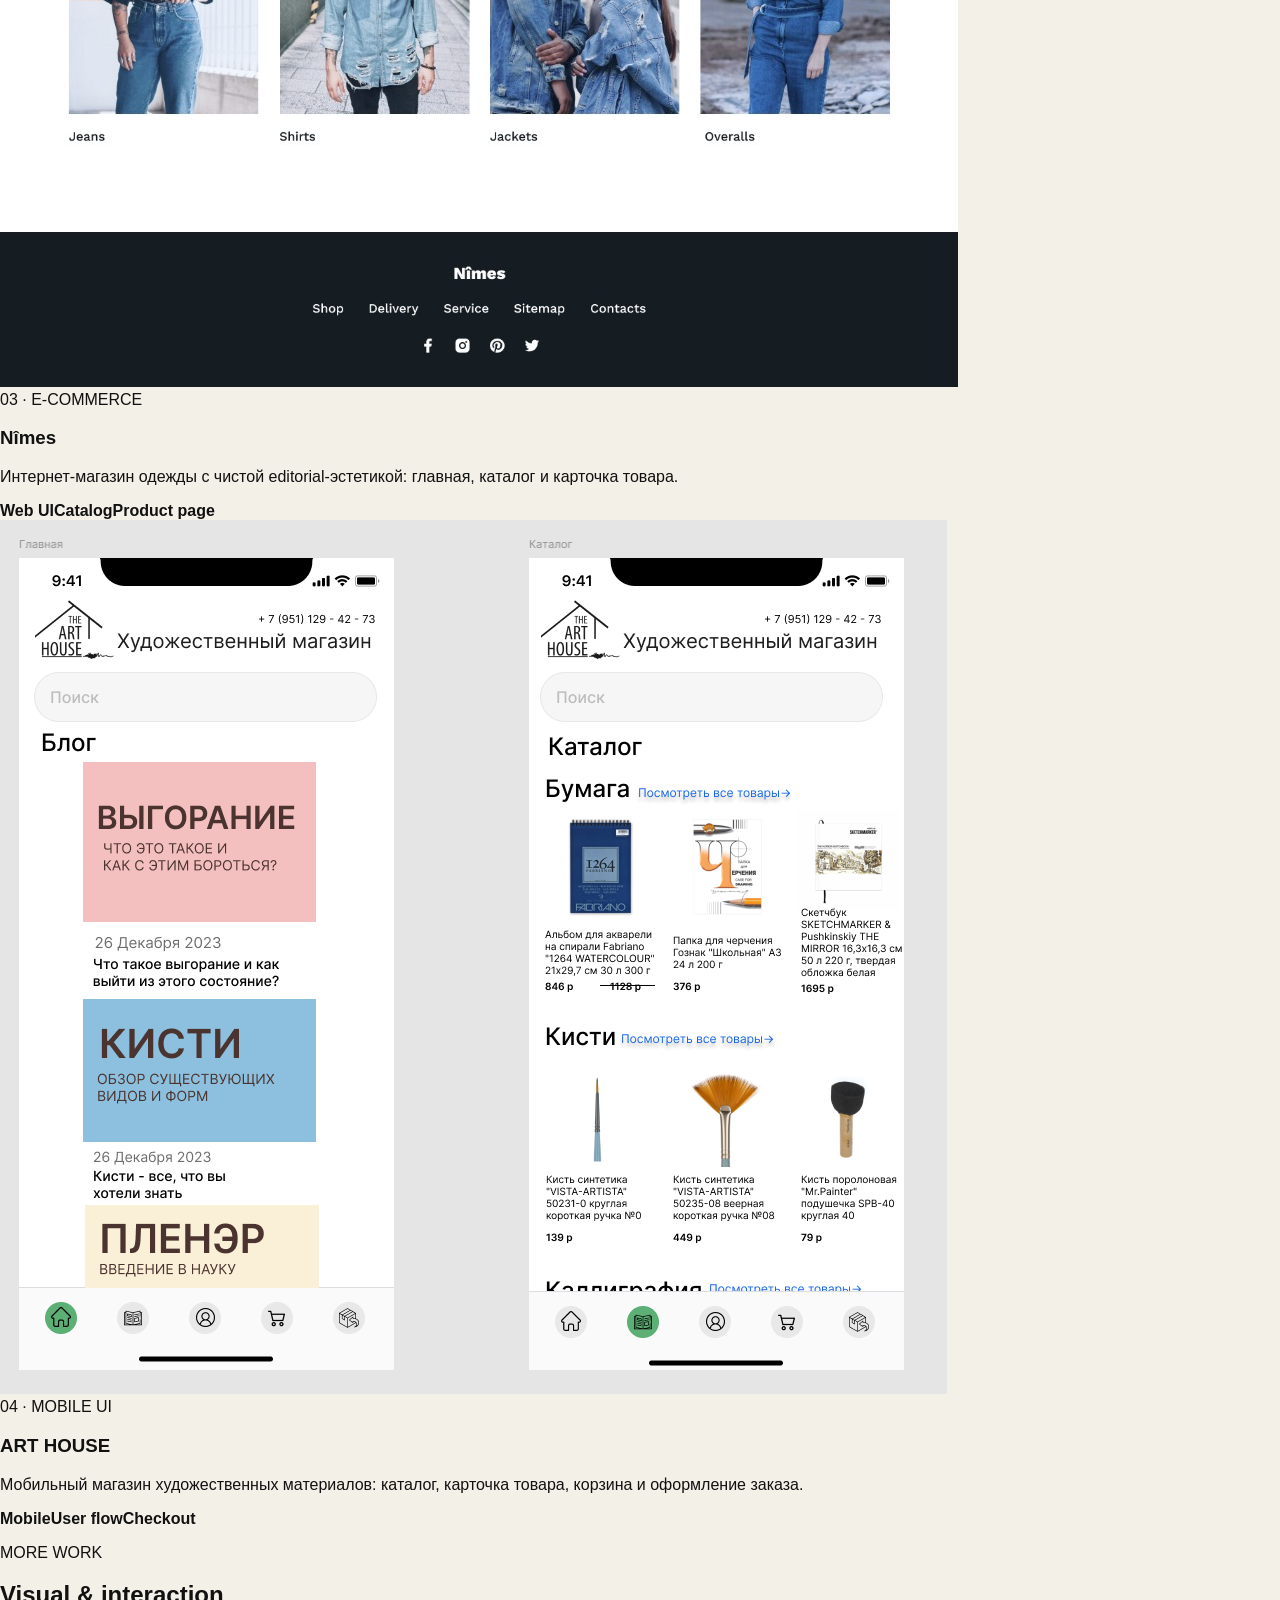
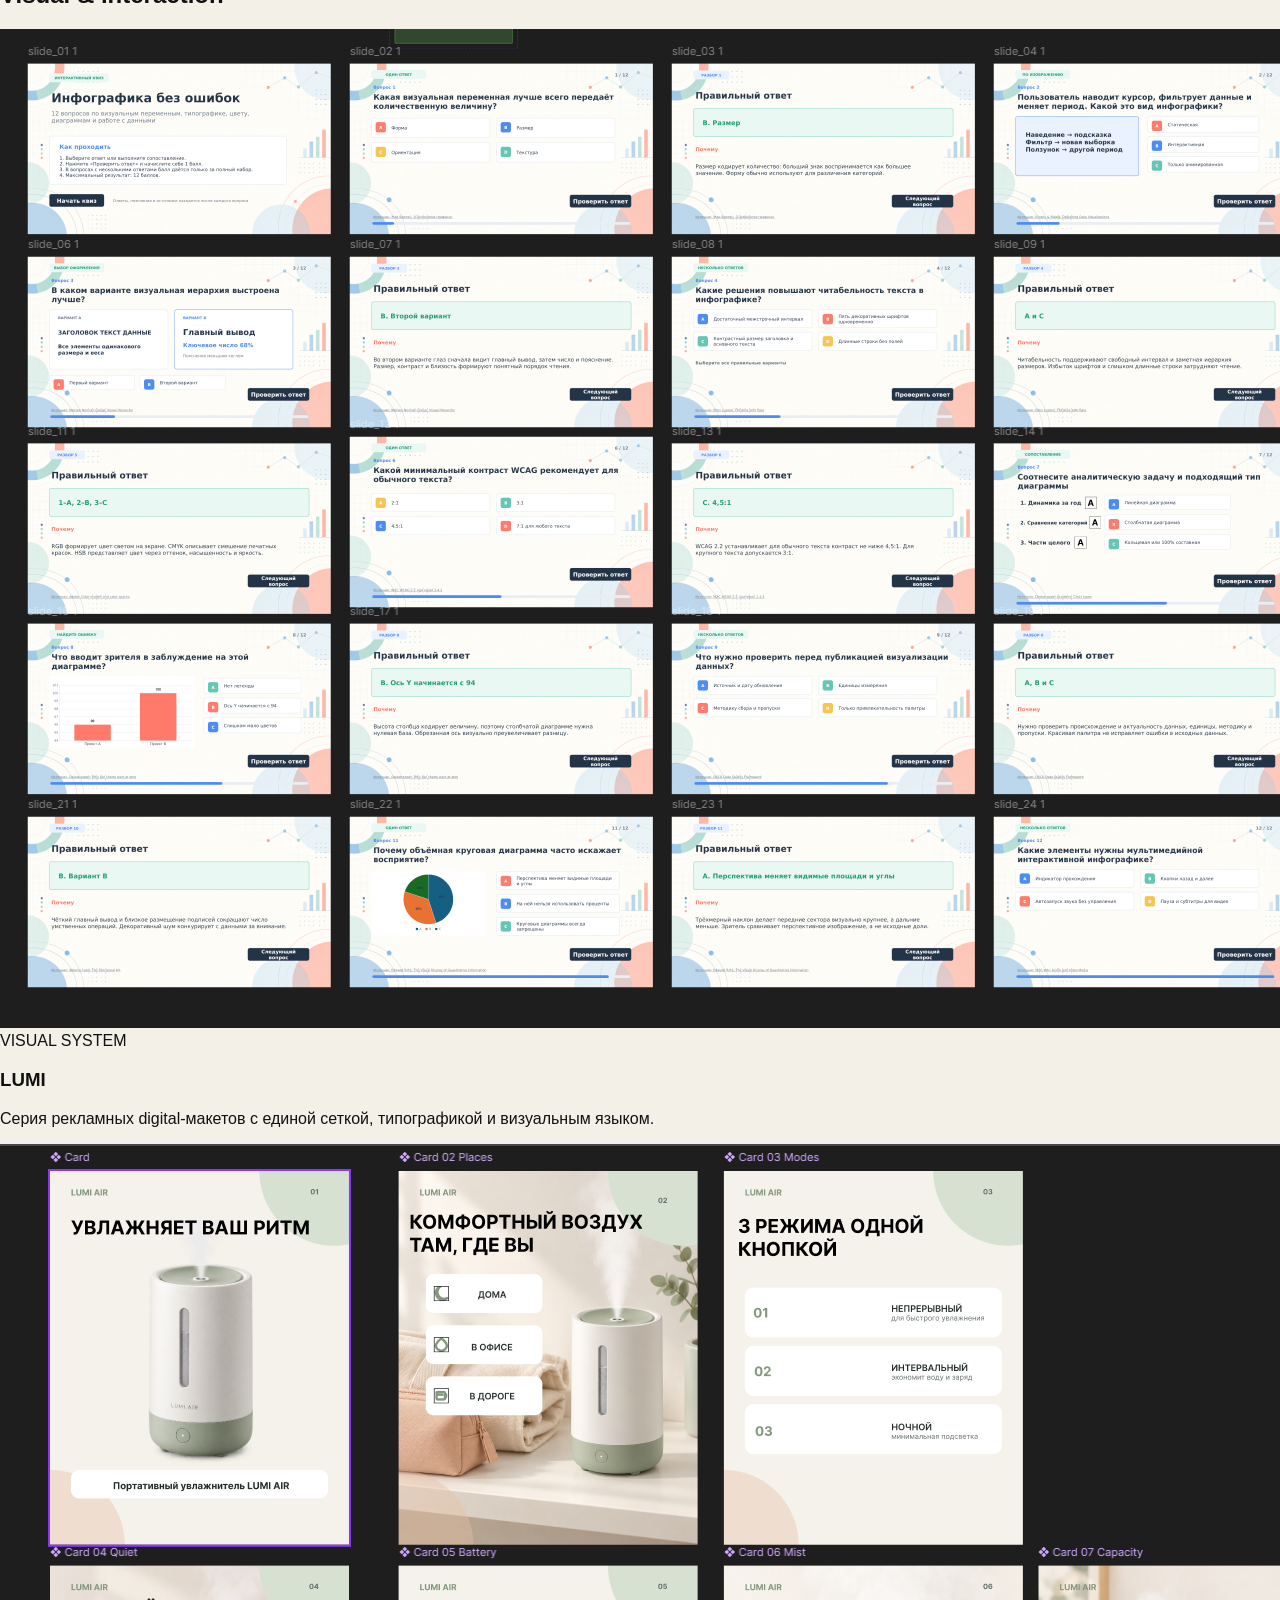
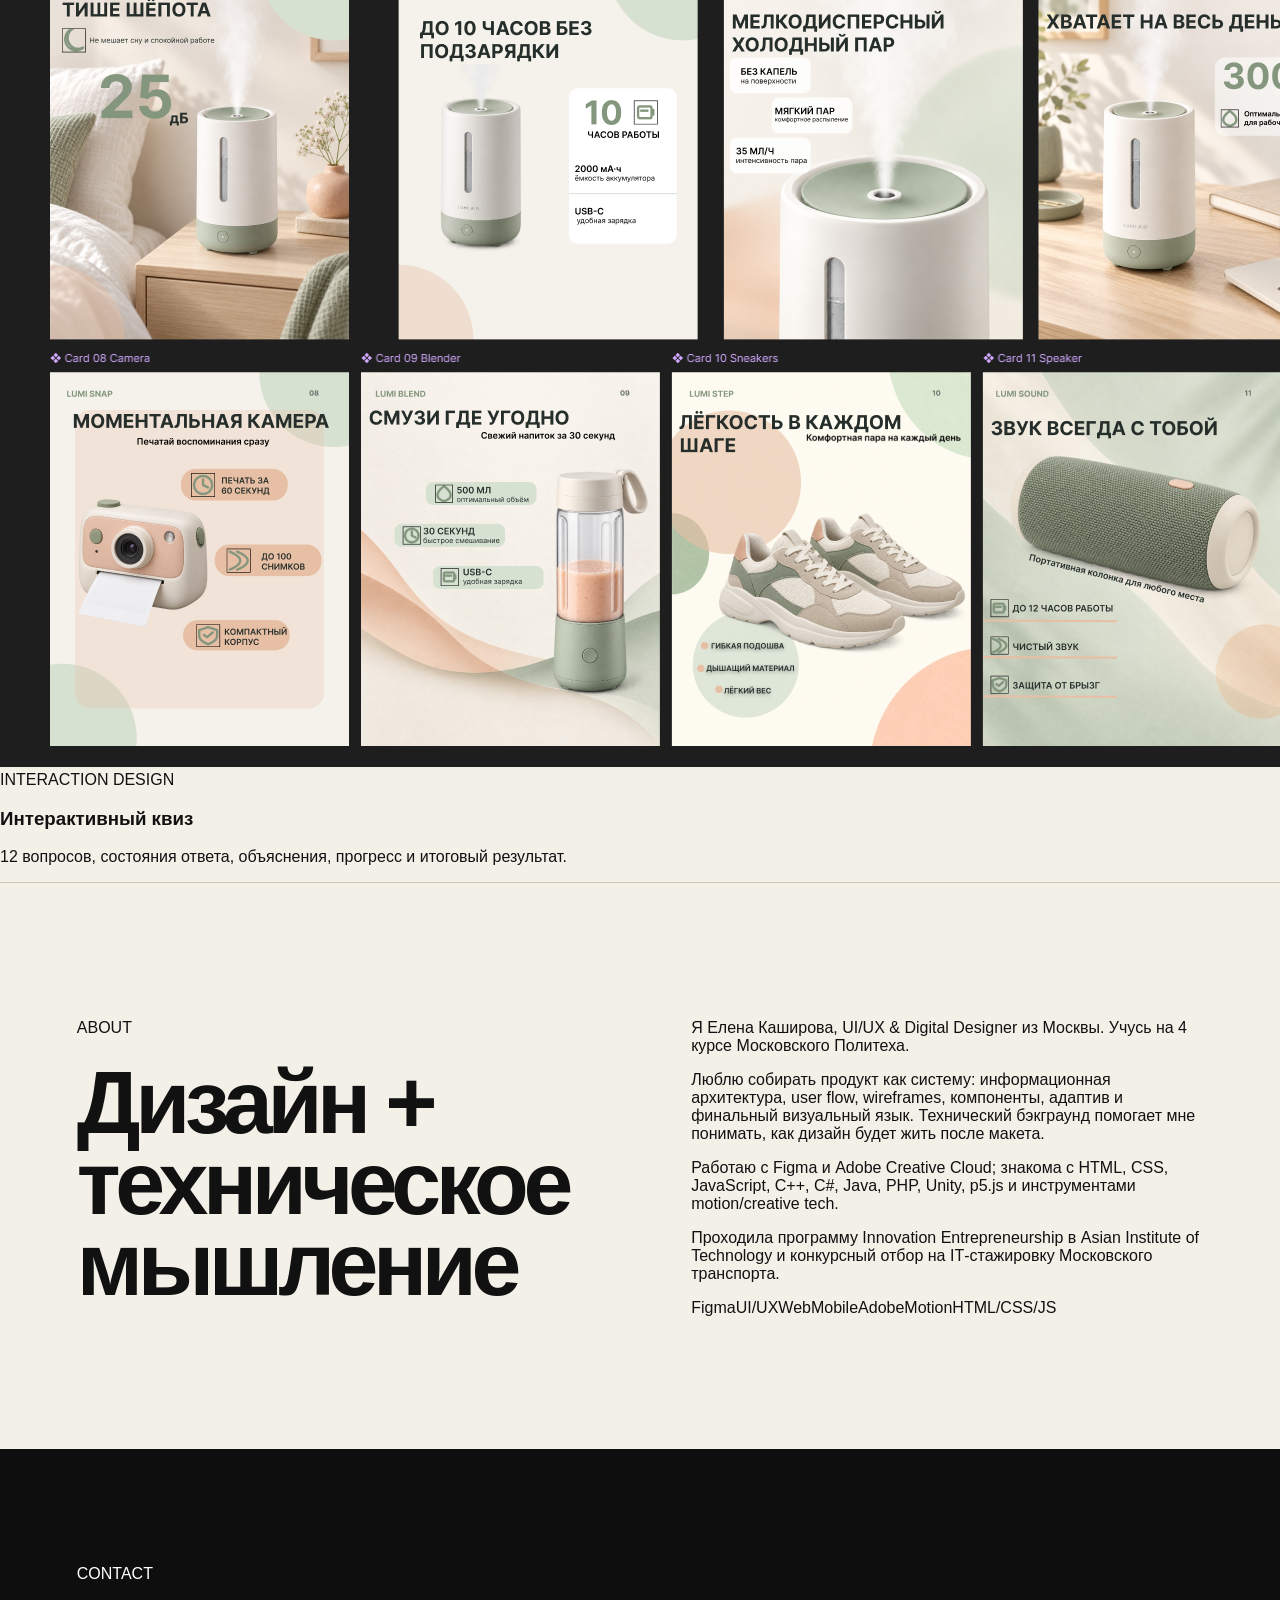
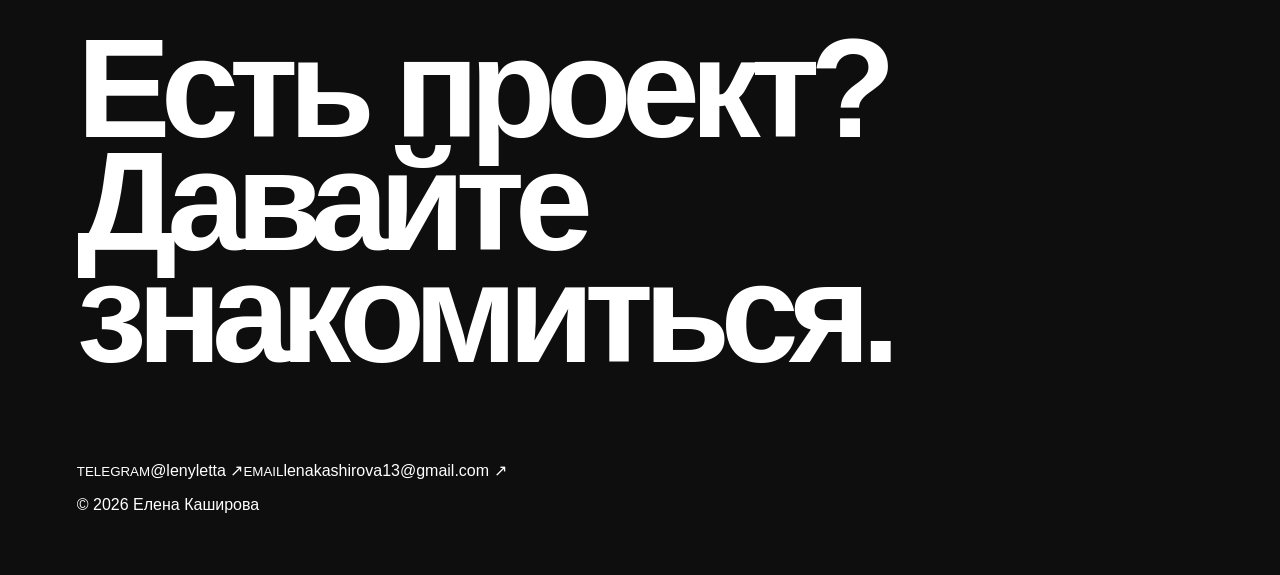
==== commit 3185060f: "Rebuild portfolio from scratch around selected case studies" ====
--- a/index.html
+++ b/index.html
@@ -1,20 +1,18 @@
-<!doctype html><html lang="ru"><head><meta charset="utf-8"><meta name="viewport" content="width=device-width,initial-scale=1"><title>Елена Каширова — UI/UX & Digital Designer</title><meta name="description" content="Портфолио Елены Кашировой: UI/UX, web & mobile, интерактивные продукты, visual design и creative tech."><link rel="stylesheet" href="style.css"></head><body>
-<nav><a class="logo" href="#top">EK.</a><div class="navlinks"><a href="#work">Проекты</a><a href="#about">Обо мне</a><a href="#contact">Контакты</a></div></nav>
-<header id="top" class="hero"><p class="kicker">UI/UX · DIGITAL DESIGN · 2026</p><h1>Елена<br>Каширова</h1><div class="hero-bottom"><h2>UI/UX &<br>Digital Designer</h2><div><p>Проектирую web и mobile интерфейсы, интерактивные продукты и визуальные системы. Соединяю дизайн, прототипирование и техническое понимание продукта — от структуры и user flow до адаптива и финального UI.</p><div class="actions"><a class="primary" href="#work">Смотреть проекты ↘</a><a href="https://t.me/lenyletta" target="_blank" rel="noopener">Telegram ↗</a></div></div></div></header>
-<main id="work"><section class="section-head"><p class="kicker">SELECTED WORK</p><h2>Избранные проекты</h2><p>Интерфейсы, визуальные системы, интерактивные продукты и эксперименты с digital‑медиа.</p></section>
-<section class="portfolio-grid">
-<article class="work-card feature"><div class="shot"><img src="assets/03A7FF34-5AB0-4140-A892-579DA6C61FC1.png" alt="UI/UX проект"></div><div class="work-copy"><span>UI/UX · MOBILE</span><h3>ART HOUSE</h3><p>Мобильный e-commerce: каталог, карточка товара, корзина и checkout.</p></div></article>
-<article class="work-card"><div class="shot"><img src="assets/185EC51D-9FE7-49A4-829C-842EA22E6F88.jpeg" alt="Дизайн-проект"></div><div class="work-copy"><span>DIGITAL DESIGN</span><h3>Visual design</h3></div></article>
-<article class="work-card"><div class="shot"><img src="assets/24543ED7-4FCD-449A-BD12-AF626BEEDC07.png" alt="Дизайн-проект"></div><div class="work-copy"><span>UI · INTERACTION</span><h3>Interface study</h3></div></article>
-<article class="work-card feature"><div class="shot"><img src="assets/4C204350-A433-4210-8F44-A061358E60DC.jpeg" alt="UI/UX проект"></div><div class="work-copy"><span>WEB · UI/UX</span><h3>Web interface</h3><p>Структура, визуальная иерархия, компоненты и адаптив.</p></div></article>
-<article class="work-card"><div class="shot"><img src="assets/846CAE30-BAB3-42D5-B5C7-F52969434553.png" alt="Дизайн-проект"></div><div class="work-copy"><span>VISUAL SYSTEM</span><h3>Graphic system</h3></div></article>
-<article class="work-card"><div class="shot"><img src="assets/920B0981-81E4-46FE-A023-06C6CCAA89FB.png" alt="Дизайн-проект"></div><div class="work-copy"><span>CREATIVE TECH</span><h3>Digital experiment</h3></div></article>
-<article class="work-card"><div class="shot"><img src="assets/989E0AA0-A445-4E8A-8326-2F957D18E43E.jpeg" alt="Дизайн-проект"></div><div class="work-copy"><span>UI DESIGN</span><h3>Interface concept</h3></div></article>
-<article class="work-card"><div class="shot"><img src="assets/B1090690-1838-47E6-9DC8-0846DD42BB2E.png" alt="Дизайн-проект"></div><div class="work-copy"><span>DIGITAL</span><h3>Selected work</h3></div></article>
-<article class="work-card"><div class="shot"><img src="assets/C5987B73-BDB9-43F2-A1FC-A06C40DEBBF8.png" alt="Дизайн-проект"></div><div class="work-copy"><span>UI/UX</span><h3>Product design</h3></div></article>
-<article class="work-card"><div class="shot"><img src="assets/EC85B77E-02D6-4D06-B89F-D001B1BA3CC3.png" alt="Дизайн-проект"></div><div class="work-copy"><span>EXPERIMENT</span><h3>Creative study</h3></div></article>
+<!doctype html><html lang="ru"><head><meta charset="utf-8"><meta name="viewport" content="width=device-width,initial-scale=1"><meta name="theme-color" content="#f4f1e9"><title>Елена Каширова — UI/UX & Digital Designer</title><meta name="description" content="Портфолио Елены Кашировой — UI/UX, web & mobile, visual design и interactive products."><link rel="stylesheet" href="style.css"></head><body>
+<nav><a class="brand" href="#top">EK.</a><div><a href="#work">Работы</a><a href="#about">Обо мне</a><a href="#contact">Связаться</a></div></nav>
+<header id="top" class="hero"><div class="hero-top"><p class="eyebrow">PORTFOLIO / 2026</p><p class="status">● OPEN TO WORK</p></div><h1>Елена Каширова</h1><div class="hero-info"><h2>UI/UX &<br>Digital Designer</h2><div><p>Проектирую понятные web и mobile интерфейсы, визуальные системы и интерактивные digital‑продукты.</p><a class="button dark" href="#work">Смотреть проекты ↓</a></div></div></header>
+<main id="work">
+<section class="intro"><p class="eyebrow">SELECTED WORK</p><h2>Проекты, которые<br>показывают мой подход.</h2></section>
+<section class="projects">
+<article class="project dark"><div class="project-visual city"><img src="assets/EC85B77E-02D6-4D06-B89F-D001B1BA3CC3.png" alt="Город 2045 — интерактивная инфографика"></div><div class="project-text"><div><span>01 · INTERACTIVE UI</span><h3>Город 2045</h3></div><p>Интерактивная инфографика о городе будущего. От wireframe и сценария — к карте районов, состояниям и финальному прототипу.</p><div class="tags"><b>Figma</b><b>UX flow</b><b>Prototype</b></div></div></article>
+<article class="project"><div class="project-visual list"><img src="assets/920B0981-81E4-46FE-A023-06C6CCAA89FB.png" alt="ЛИСТ — интерфейс издательства"></div><div class="project-text"><div><span>02 · WEB / MOBILE</span><h3>ЛИСТ</h3></div><p>Адаптивный интерфейс издательства: desktop и mobile версии, карточки книг, компоненты и UI kit.</p><div class="tags"><b>Responsive</b><b>UI kit</b><b>E‑commerce</b></div></div></article>
+<article class="project"><div class="project-visual nimes"><img src="assets/185EC51D-9FE7-49A4-829C-842EA22E6F88.jpeg" alt="Nîmes — интернет-магазин одежды"></div><div class="project-text"><div><span>03 · E‑COMMERCE</span><h3>Nîmes</h3></div><p>Интернет‑магазин одежды с чистой editorial‑эстетикой: главная, каталог и карточка товара.</p><div class="tags"><b>Web UI</b><b>Catalog</b><b>Product page</b></div></div></article>
+<article class="project"><div class="project-visual art"><img src="assets/846CAE30-BAB3-42D5-B5C7-F52969434553.png" alt="ART HOUSE — мобильный магазин художественных материалов"></div><div class="project-text"><div><span>04 · MOBILE UI</span><h3>ART HOUSE</h3></div><p>Мобильный магазин художественных материалов: каталог, карточка товара, корзина и оформление заказа.</p><div class="tags"><b>Mobile</b><b>User flow</b><b>Checkout</b></div></div></article>
 </section>
-<section class="motion"><img src="assets/showreel.png" alt="Showreel 2026"><div><p class="kicker">MOTION & CREATIVE TECH</p><h2>Не только интерфейсы</h2><p>Работаю с Adobe Animate, After Effects, Premiere Pro, MadMapper, p5.js, Unity/Vuforia и генеративными экспериментами. Это помогает мне проектировать digital‑опыт шире одного статичного экрана.</p></div></section>
-<section id="about" class="about"><div><p class="kicker">ABOUT ME</p><h2>Дизайнер с техническим бэкграундом</h2></div><div class="about-copy"><p class="big">Я Елена Каширова, UI/UX & Digital Designer из Москвы. Учусь на 4 курсе Московского Политеха и развиваюсь в проектировании web и mobile продуктов.</p><p>Мне важно не просто сделать красивый экран, а собрать понятную систему: продумать информационную архитектуру, пользовательский путь, состояния, адаптив, компоненты и визуальный язык.</p><p>Работаю в Figma, Photoshop, Illustrator, InDesign, After Effects, Premiere Pro и Adobe Animate. Знакома с HTML, CSS, JavaScript, C++, C#, Java, PHP и Unity. Проходила международную программу Innovation Entrepreneurship в Asian Institute of Technology и прошла конкурсный отбор на IT‑стажировку Московского транспорта.</p><p><strong>Рассматриваю Junior UI/UX / Digital Designer позиции и стажировки.</strong></p></div></section>
-<section class="skills"><span>Figma</span><span>UI/UX</span><span>Prototyping</span><span>Web</span><span>Mobile</span><span>UI Kit</span><span>Adobe</span><span>Motion</span><span>HTML/CSS/JS</span><span>Unity</span><span>p5.js</span><span>Creative Tech</span></section></main>
-<footer id="contact"><p class="kicker">CONTACT</p><h2>Давайте<br>работать вместе.</h2><div class="contact-grid"><a href="https://t.me/lenyletta" target="_blank" rel="noopener"><small>TELEGRAM</small><strong>@lenyletta ↗</strong></a><a href="mailto:lenakashirova13@gmail.com"><small>EMAIL</small><strong>lenakashirova13@gmail.com ↗</strong></a></div><p class="copy">© 2026 Елена Каширова · UI/UX & Digital Designer</p></footer></body></html>+<section class="more"><div class="more-head"><p class="eyebrow">MORE WORK</p><h2>Visual & interaction</h2></div><div class="more-grid">
+<article><div class="mini-img"><img src="assets/24543ED7-4FCD-449A-BD12-AF626BEEDC07.png" alt="LUMI visual system"></div><span>VISUAL SYSTEM</span><h3>LUMI</h3><p>Серия рекламных digital‑макетов с единой сеткой, типографикой и визуальным языком.</p></article>
+<article><div class="mini-img"><img src="assets/B1090690-1838-47E6-9DC8-0846DD42BB2E.png" alt="Интерактивный квиз"></div><span>INTERACTION DESIGN</span><h3>Интерактивный квиз</h3><p>12 вопросов, состояния ответа, объяснения, прогресс и итоговый результат.</p></article>
+</div></section>
+<section id="about" class="about"><div><p class="eyebrow">ABOUT</p><h2>Дизайн + техническое мышление</h2></div><div class="bio"><p class="lead">Я Елена Каширова, UI/UX & Digital Designer из Москвы. Учусь на 4 курсе Московского Политеха.</p><p>Люблю собирать продукт как систему: информационная архитектура, user flow, wireframes, компоненты, адаптив и финальный визуальный язык. Технический бэкграунд помогает мне понимать, как дизайн будет жить после макета.</p><p>Работаю с Figma и Adobe Creative Cloud; знакома с HTML, CSS, JavaScript, C++, C#, Java, PHP, Unity, p5.js и инструментами motion/creative tech.</p><p>Проходила программу Innovation Entrepreneurship в Asian Institute of Technology и конкурсный отбор на IT‑стажировку Московского транспорта.</p><div class="skill-row"><span>Figma</span><span>UI/UX</span><span>Web</span><span>Mobile</span><span>Adobe</span><span>Motion</span><span>HTML/CSS/JS</span></div></div></section>
+</main>
+<footer id="contact"><p class="eyebrow">CONTACT</p><h2>Есть проект?<br>Давайте знакомиться.</h2><div class="links"><a href="https://t.me/lenyletta" target="_blank" rel="noopener"><small>TELEGRAM</small>@lenyletta ↗</a><a href="mailto:lenakashirova13@gmail.com"><small>EMAIL</small>lenakashirova13@gmail.com ↗</a></div><p class="copyright">© 2026 Елена Каширова</p></footer></body></html>
--- a/style.css
+++ b/style.css
@@ -1 +1,26 @@
-*{box-sizing:border-box}html{scroll-behavior:smooth}body{margin:0;background:#f3f0e8;color:#111;font-family:Arial,Helvetica,sans-serif}a{color:inherit;text-decoration:none}nav{height:72px;padding:0 4vw;display:flex;align-items:center;justify-content:space-between;position:sticky;top:0;z-index:20;background:rgba(243,240,232,.92);backdrop-filter:blur(16px);border-bottom:1px solid #d7d2c8}.logo{font-size:24px;font-weight:900}.navlinks{display:flex;gap:28px;font-size:13px}.hero{padding:9vh 6vw 8vh;min-height:92vh;display:flex;flex-direction:column;justify-content:space-between}.kicker,.meta{font-size:11px;letter-spacing:.17em;font-weight:700}.hero h1{font-size:clamp(78px,14vw,210px);line-height:.72;letter-spacing:-.075em;margin:8vh 0 10vh}.hero-bottom{display:grid;grid-template-columns:1fr 1fr;gap:7vw;align-items:end}.hero-bottom h2{font-size:clamp(42px,5vw,78px);line-height:.9;letter-spacing:-.05em;margin:0}.hero-bottom p{font-size:19px;line-height:1.5;max-width:650px;color:#555149}.actions{display:flex;gap:12px;margin-top:28px;align-items:center}.actions a{padding:14px 18px;border:1px solid #111;border-radius:100px}.actions .primary{background:#111;color:#fff}.section-head{padding:120px 6vw 60px;display:grid;grid-template-columns:.6fr 1.5fr 1fr;gap:4vw;align-items:end}.section-head h2{font-size:clamp(45px,6vw,88px);letter-spacing:-.055em;margin:0}.section-head>p:last-child{font-size:17px;line-height:1.5;color:#5c5850}.visual-grid{padding:0 4vw 40px;display:grid;grid-template-columns:repeat(12,1fr);gap:16px}.visual-grid img{width:100%;height:100%;min-height:280px;max-height:680px;object-fit:cover;background:#ddd;display:block}.visual-grid img:nth-child(1),.visual-grid img:nth-child(4),.visual-grid img:nth-child(7){grid-column:span 7}.visual-grid img:nth-child(2),.visual-grid img:nth-child(3),.visual-grid img:nth-child(5),.visual-grid img:nth-child(6),.visual-grid img:nth-child(8),.visual-grid img:nth-child(9),.visual-grid img:nth-child(10){grid-column:span 5}.case-notes{padding:20px 4vw 120px;display:grid;grid-template-columns:repeat(3,1fr);gap:16px}.case-notes article{padding:34px;background:#fff;min-height:390px;display:flex;flex-direction:column}.case-notes article:nth-child(2){background:#dce4d6}.case-notes article:nth-child(3){background:#17382e;color:#fff}.case-notes h3{font-size:clamp(38px,4vw,62px);line-height:.92;letter-spacing:-.05em;margin:70px 0 20px}.case-notes p{font-size:16px;line-height:1.55;margin:0}.chips{display:flex;flex-wrap:wrap;gap:8px;margin-top:auto;padding-top:30px}.chips span{border:1px solid currentColor;border-radius:100px;padding:9px 13px;font-size:12px}.meta{display:flex;justify-content:space-between;gap:20px}.motion{margin:0 4vw 120px;background:#111;color:#fff;padding:4vw;display:grid;grid-template-columns:1.35fr .65fr;gap:5vw;align-items:center}.motion img{width:100%;display:block}.motion h2{font-size:clamp(45px,5vw,76px);letter-spacing:-.05em;line-height:.95}.motion p:last-child{line-height:1.55;color:#bbb}.about{padding:120px 6vw;border-top:1px solid #ccc6bb;display:grid;grid-template-columns:1fr 1fr;gap:8vw}.about h2{font-size:clamp(50px,7vw,100px);line-height:.9;letter-spacing:-.06em;margin:25px 0}.about-copy p{font-size:17px;line-height:1.65;color:#514d46}.about-copy .big{font-size:25px;line-height:1.4;color:#111}.skills{padding:0 6vw 120px;display:flex;flex-wrap:wrap;gap:10px}.skills span{font-size:18px;border:1px solid #aaa39a;border-radius:100px;padding:13px 18px}footer{background:#0e0e0e;color:#fff;padding:100px 6vw 45px}footer h2{font-size:clamp(68px,11vw,160px);line-height:.8;letter-spacing:-.07em;margin:50px 0 90px}.contact-grid{display:grid;grid-template-columns:1fr 1fr;border-top:1px solid #444}.contact-grid a{padding:28px 0;border-bottom:1px solid #444;display:flex;flex-direction:column;gap:10px}.contact-grid a+a{padding-left:30px;border-left:1px solid #444}.contact-grid small{color:#888}.contact-grid strong{font-size:clamp(18px,2vw,28px)}.copy{margin-top:100px;color:#777;font-size:12px}@media(max-width:760px){nav{height:62px}.navlinks{gap:13px;font-size:11px}.hero{min-height:82vh;padding:7vh 5vw}.hero h1{font-size:21vw;margin:8vh 0}.hero-bottom,.section-head,.motion,.about,.contact-grid{grid-template-columns:1fr}.hero-bottom{gap:35px}.section-head{padding:80px 5vw 40px}.visual-grid{padding:0 12px 18px;grid-template-columns:1fr;gap:10px}.visual-grid img,.visual-grid img:nth-child(n){grid-column:auto;min-height:0;height:auto;max-height:none;object-fit:contain;background:#e7e4dd}.case-notes{grid-template-columns:1fr;padding:0 12px 80px}.case-notes article{min-height:330px}.case-notes h3{margin-top:55px}.motion{margin:0 12px 80px;padding:24px}.about{padding:80px 5vw}.skills{padding:0 5vw 80px}.contact-grid a+a{padding-left:0;border-left:0}footer{padding:80px 5vw 35px}footer h2{margin-bottom:60px}}+*{box-sizing:border-box}html{scroll-behavior:smooth}body{margin:0;background:#f3f0e8;color:#111;font-family:Arial,Helvetica,sans-serif}a{color:inherit;text-decoration:none}nav{height:72px;padding:0 4vw;display:flex;align-items:center;justify-content:space-between;position:sticky;top:0;z-index:20;background:rgba(243,240,232,.92);backdrop-filter:blur(16px);border-bottom:1px solid #d7d2c8}.logo{font-size:24px;font-weight:900}.navlinks{display:flex;gap:28px;font-size:13px}.hero{padding:9vh 6vw 8vh;min-height:92vh;display:flex;flex-direction:column;justify-content:space-between}.kicker,.meta{font-size:11px;letter-spacing:.17em;font-weight:700}.hero h1{font-size:clamp(78px,14vw,210px);line-height:.72;letter-spacing:-.075em;margin:8vh 0 10vh}.hero-bottom{display:grid;grid-template-columns:1fr 1fr;gap:7vw;align-items:end}.hero-bottom h2{font-size:clamp(42px,5vw,78px);line-height:.9;letter-spacing:-.05em;margin:0}.hero-bottom p{font-size:19px;line-height:1.5;max-width:650px;color:#555149}.actions{display:flex;gap:12px;margin-top:28px;align-items:center}.actions a{padding:14px 18px;border:1px solid #111;border-radius:100px}.actions .primary{background:#111;color:#fff}.section-head{padding:120px 6vw 60px;display:grid;grid-template-columns:.6fr 1.5fr 1fr;gap:4vw;align-items:end}.section-head h2{font-size:clamp(45px,6vw,88px);letter-spacing:-.055em;margin:0}.section-head>p:last-child{font-size:17px;line-height:1.5;color:#5c5850}.visual-grid{padding:0 4vw 40px;display:grid;grid-template-columns:repeat(12,1fr);gap:16px}.visual-grid img{width:100%;height:100%;min-height:280px;max-height:680px;object-fit:cover;background:#ddd;display:block}.visual-grid img:nth-child(1),.visual-grid img:nth-child(4),.visual-grid img:nth-child(7){grid-column:span 7}.visual-grid img:nth-child(2),.visual-grid img:nth-child(3),.visual-grid img:nth-child(5),.visual-grid img:nth-child(6),.visual-grid img:nth-child(8),.visual-grid img:nth-child(9),.visual-grid img:nth-child(10){grid-column:span 5}.case-notes{padding:20px 4vw 120px;display:grid;grid-template-columns:repeat(3,1fr);gap:16px}.case-notes article{padding:34px;background:#fff;min-height:390px;display:flex;flex-direction:column}.case-notes article:nth-child(2){background:#dce4d6}.case-notes article:nth-child(3){background:#17382e;color:#fff}.case-notes h3{font-size:clamp(38px,4vw,62px);line-height:.92;letter-spacing:-.05em;margin:70px 0 20px}.case-notes p{font-size:16px;line-height:1.55;margin:0}.chips{display:flex;flex-wrap:wrap;gap:8px;margin-top:auto;padding-top:30px}.chips span{border:1px solid currentColor;border-radius:100px;padding:9px 13px;font-size:12px}.meta{display:flex;justify-content:space-between;gap:20px}.motion{margin:0 4vw 120px;background:#111;color:#fff;padding:4vw;display:grid;grid-template-columns:1.35fr .65fr;gap:5vw;align-items:center}.motion img{width:100%;display:block}.motion h2{font-size:clamp(45px,5vw,76px);letter-spacing:-.05em;line-height:.95}.motion p:last-child{line-height:1.55;color:#bbb}.about{padding:120px 6vw;border-top:1px solid #ccc6bb;display:grid;grid-template-columns:1fr 1fr;gap:8vw}.about h2{font-size:clamp(50px,7vw,100px);line-height:.9;letter-spacing:-.06em;margin:25px 0}.about-copy p{font-size:17px;line-height:1.65;color:#514d46}.about-copy .big{font-size:25px;line-height:1.4;color:#111}.skills{padding:0 6vw 120px;display:flex;flex-wrap:wrap;gap:10px}.skills span{font-size:18px;border:1px solid #aaa39a;border-radius:100px;padding:13px 18px}footer{background:#0e0e0e;color:#fff;padding:100px 6vw 45px}footer h2{font-size:clamp(68px,11vw,160px);line-height:.8;letter-spacing:-.07em;margin:50px 0 90px}.contact-grid{display:grid;grid-template-columns:1fr 1fr;border-top:1px solid #444}.contact-grid a{padding:28px 0;border-bottom:1px solid #444;display:flex;flex-direction:column;gap:10px}.contact-grid a+a{padding-left:30px;border-left:1px solid #444}.contact-grid small{color:#888}.contact-grid strong{font-size:clamp(18px,2vw,28px)}.copy{margin-top:100px;color:#777;font-size:12px}@media(max-width:760px){nav{height:62px}.navlinks{gap:13px;font-size:11px}.hero{min-height:82vh;padding:7vh 5vw}.hero h1{font-size:21vw;margin:8vh 0}.hero-bottom,.section-head,.motion,.about,.contact-grid{grid-template-columns:1fr}.hero-bottom{gap:35px}.section-head{padding:80px 5vw 40px}.visual-grid{padding:0 12px 18px;grid-template-columns:1fr;gap:10px}.visual-grid img,.visual-grid img:nth-child(n){grid-column:auto;min-height:0;height:auto;max-height:none;object-fit:contain;background:#e7e4dd}.case-notes{grid-template-columns:1fr;padding:0 12px 80px}.case-notes article{min-height:330px}.case-notes h3{margin-top:55px}.motion{margin:0 12px 80px;padding:24px}.about{padding:80px 5vw}.skills{padding:0 5vw 80px}.contact-grid a+a{padding-left:0;border-left:0}footer{padding:80px 5vw 35px}footer h2{margin-bottom:60px}}
+/* portfolio gallery v3 */
+.portfolio-grid{padding:0 4vw 120px;display:grid;grid-template-columns:repeat(2,minmax(0,1fr));gap:18px}
+.work-card{background:#fff;overflow:hidden}
+.work-card.feature{grid-column:span 2;display:grid;grid-template-columns:1.45fr .55fr;background:#111;color:#fff}
+.shot{aspect-ratio:16/10;overflow:hidden;background:#e8e5de}
+.shot img{width:100%;height:100%;display:block;object-fit:cover;object-position:center}
+.feature .shot{aspect-ratio:16/9}
+.work-copy{padding:22px 24px 28px}
+.feature .work-copy{display:flex;flex-direction:column;justify-content:flex-end;padding:34px}
+.work-copy span{font-size:10px;letter-spacing:.16em;font-weight:700;opacity:.65}
+.work-copy h3{font-size:clamp(28px,3vw,48px);line-height:.95;letter-spacing:-.045em;margin:12px 0 0}
+.work-copy p{font-size:15px;line-height:1.5;opacity:.7;margin:16px 0 0}
+@media(max-width:760px){
+.section-head{display:block;padding:64px 22px 30px}
+.section-head .kicker{margin-bottom:18px}.section-head h2{font-size:54px;line-height:.9;max-width:330px}
+.section-head>p:last-child{font-size:16px;margin-top:28px;max-width:340px}
+.portfolio-grid{padding:0 12px 70px;grid-template-columns:repeat(2,minmax(0,1fr));gap:10px}
+.work-card.feature{grid-column:span 2;display:block}
+.work-card.feature .shot{aspect-ratio:16/10}
+.work-card:not(.feature) .shot{aspect-ratio:1/1}
+.work-copy{padding:14px 14px 18px}.feature .work-copy{padding:18px 18px 22px}
+.work-copy h3{font-size:22px;margin-top:8px}.feature .work-copy h3{font-size:32px}
+.work-copy p{font-size:14px;margin-top:10px}
+.work-copy span{font-size:8px}
+}
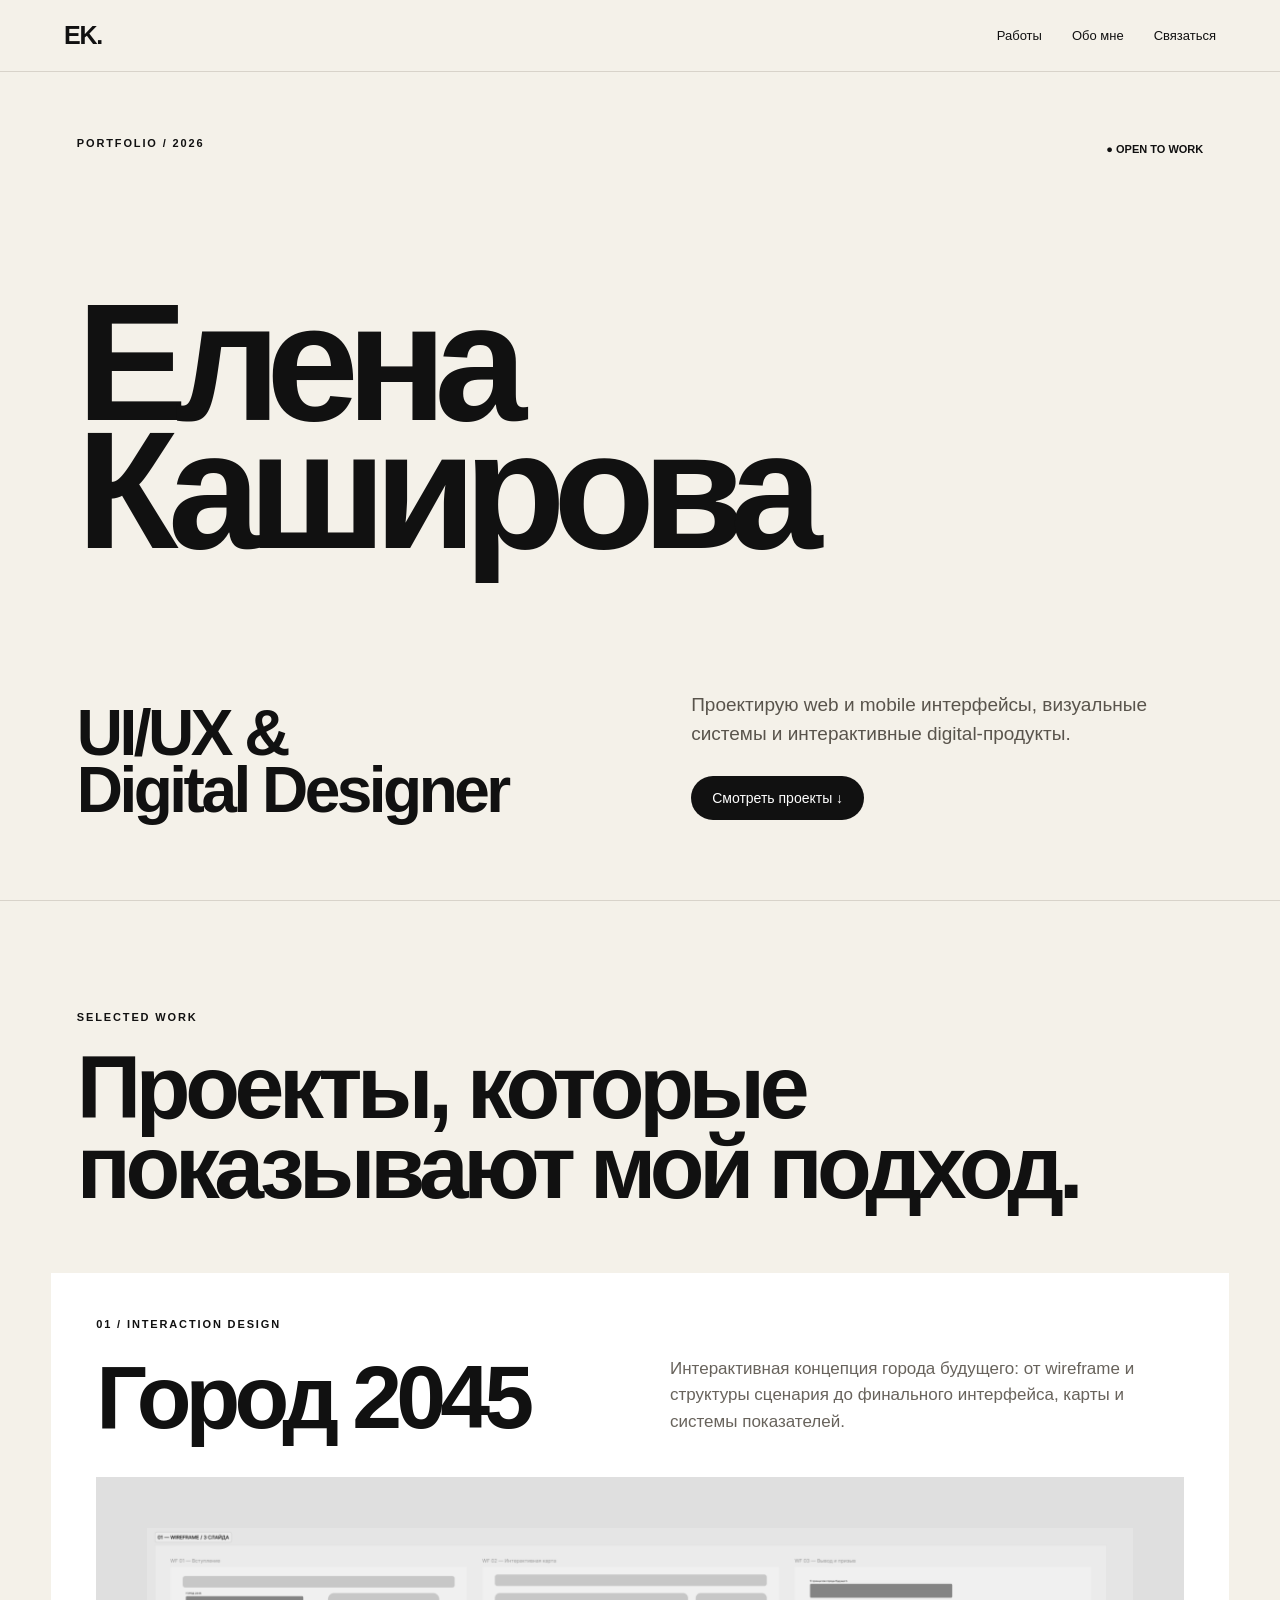
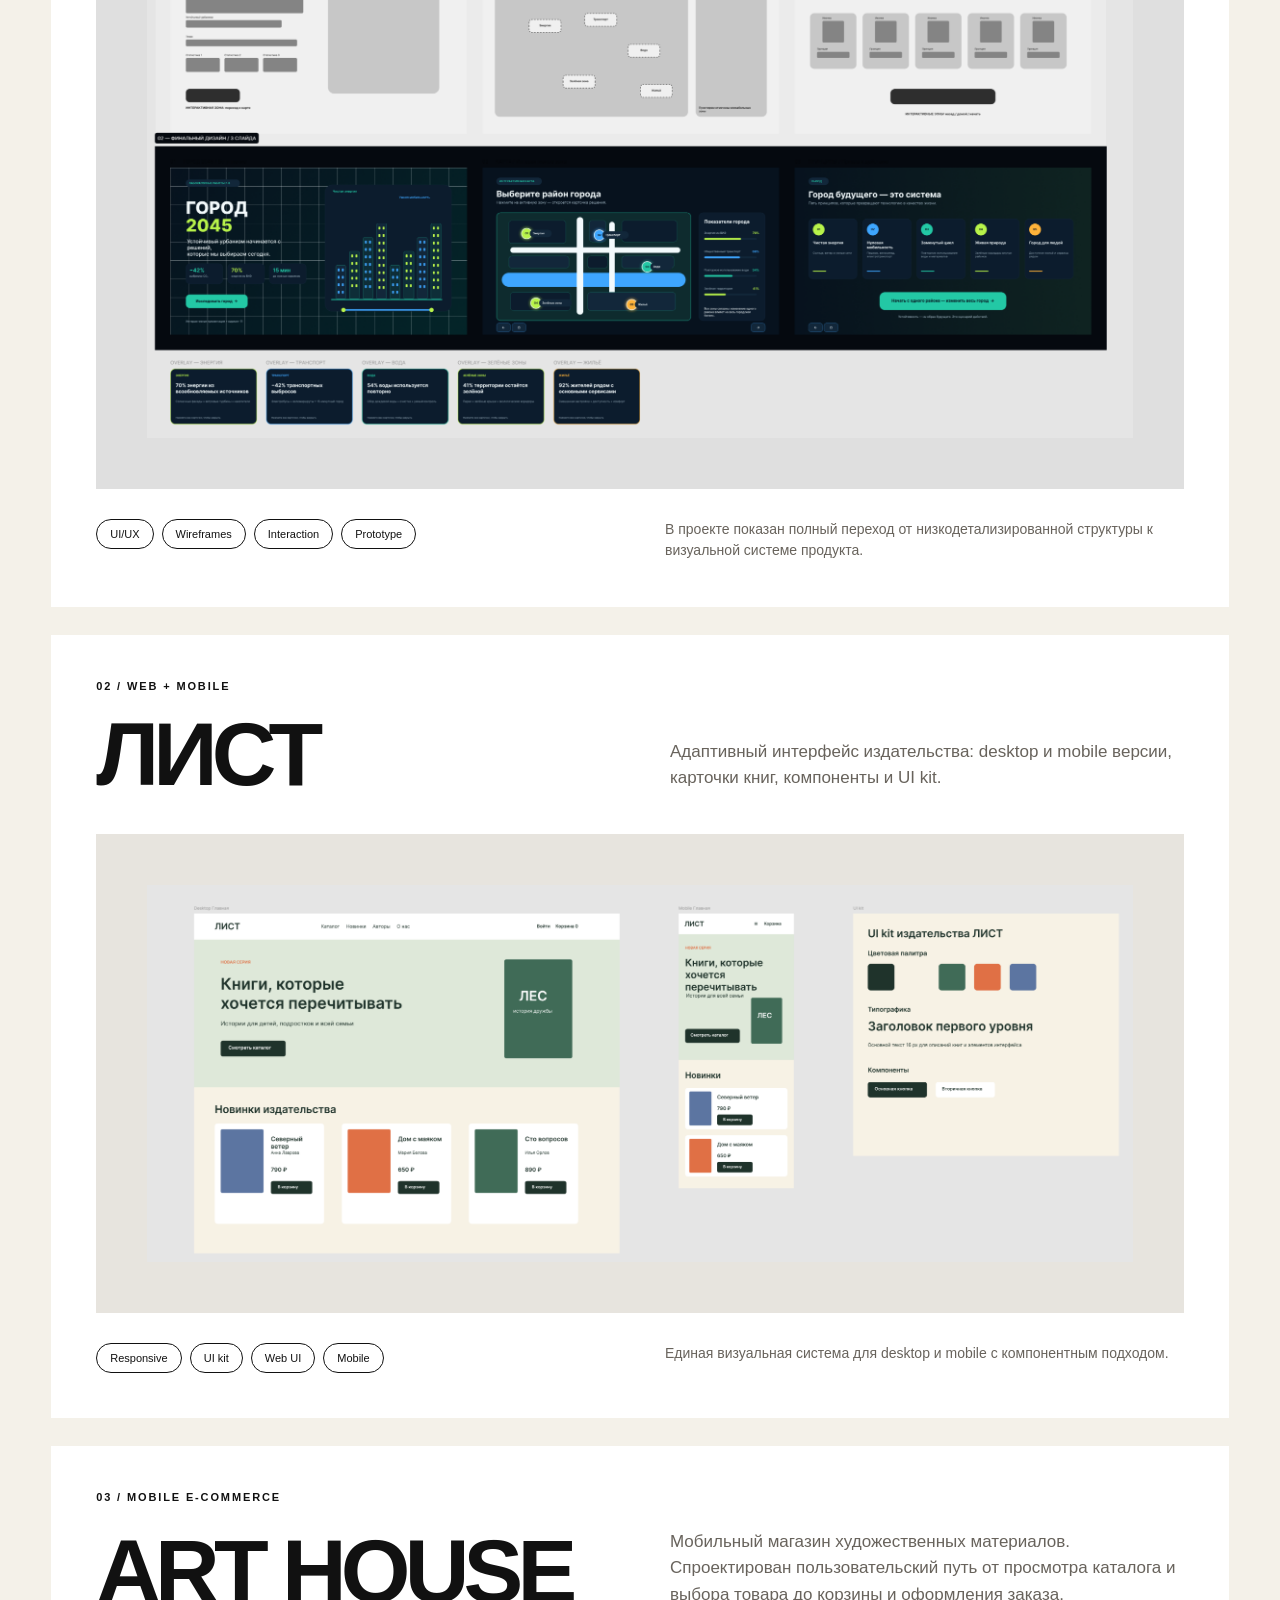
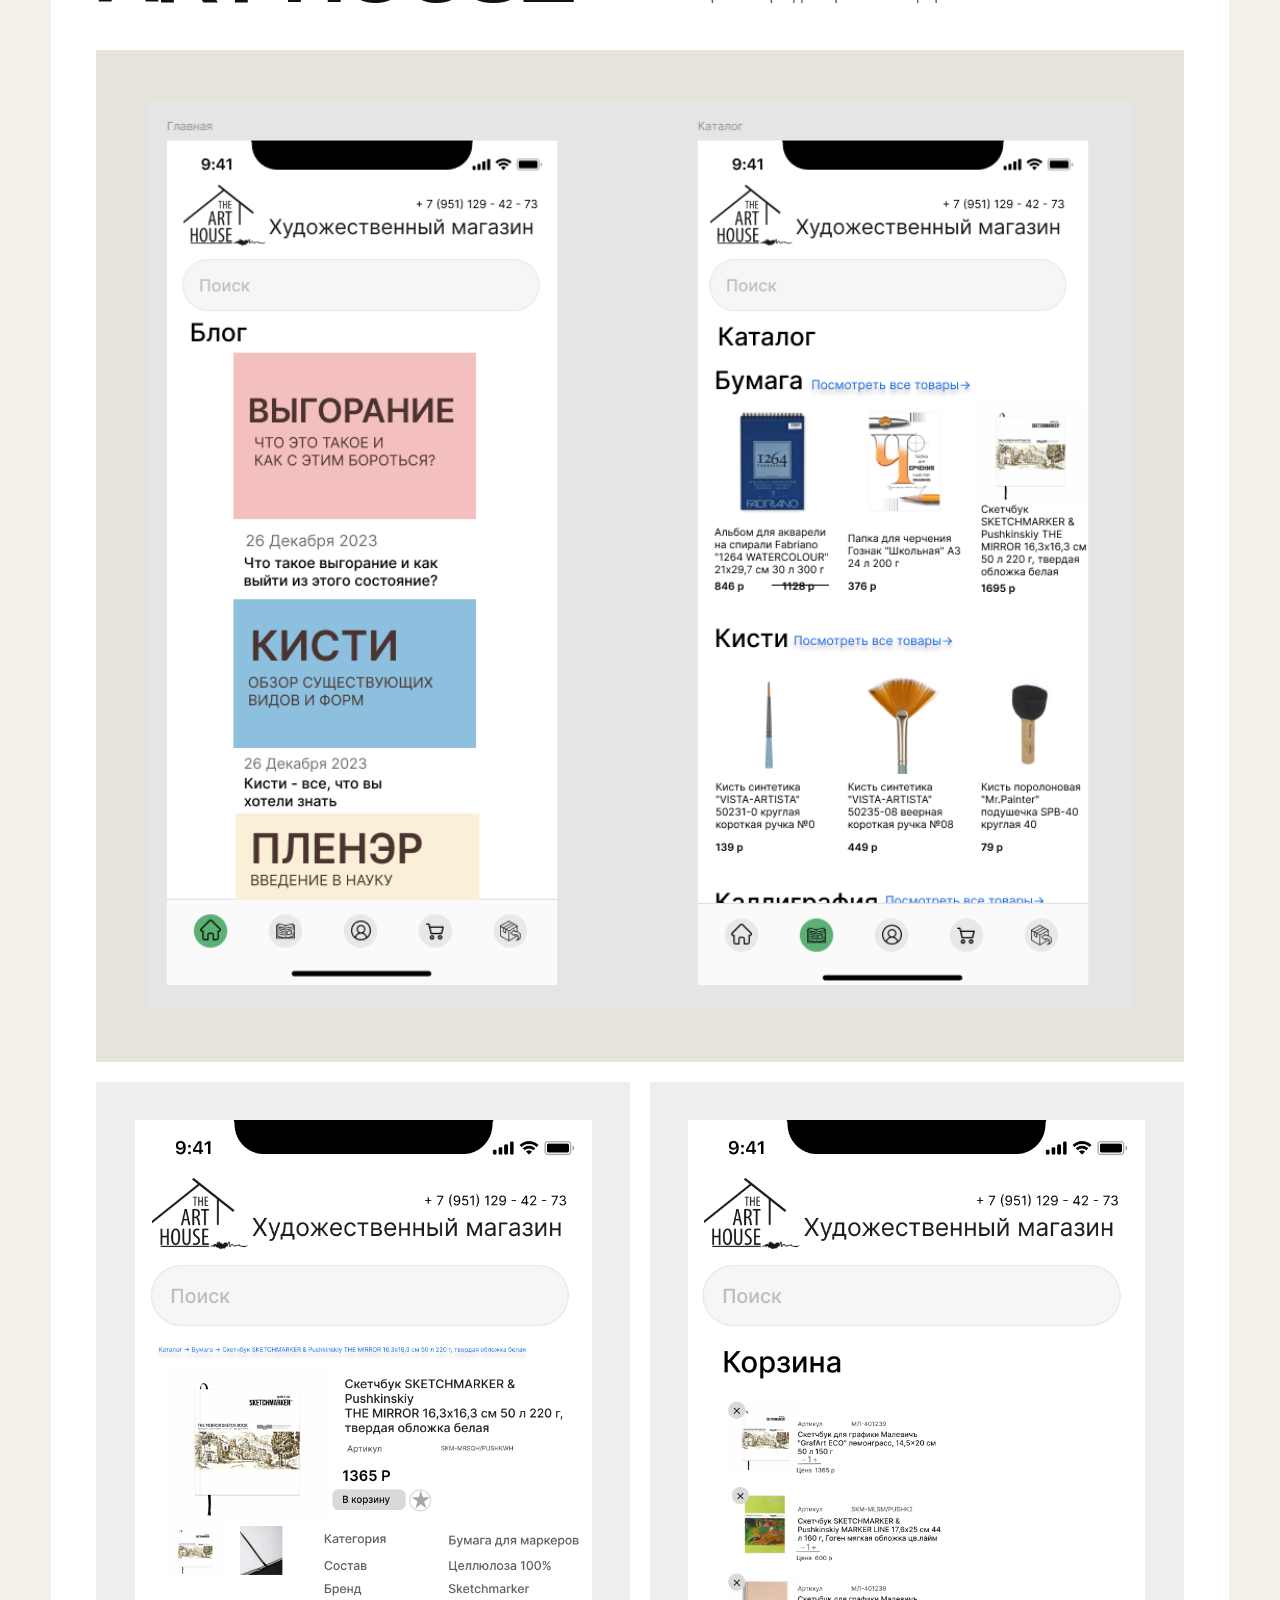
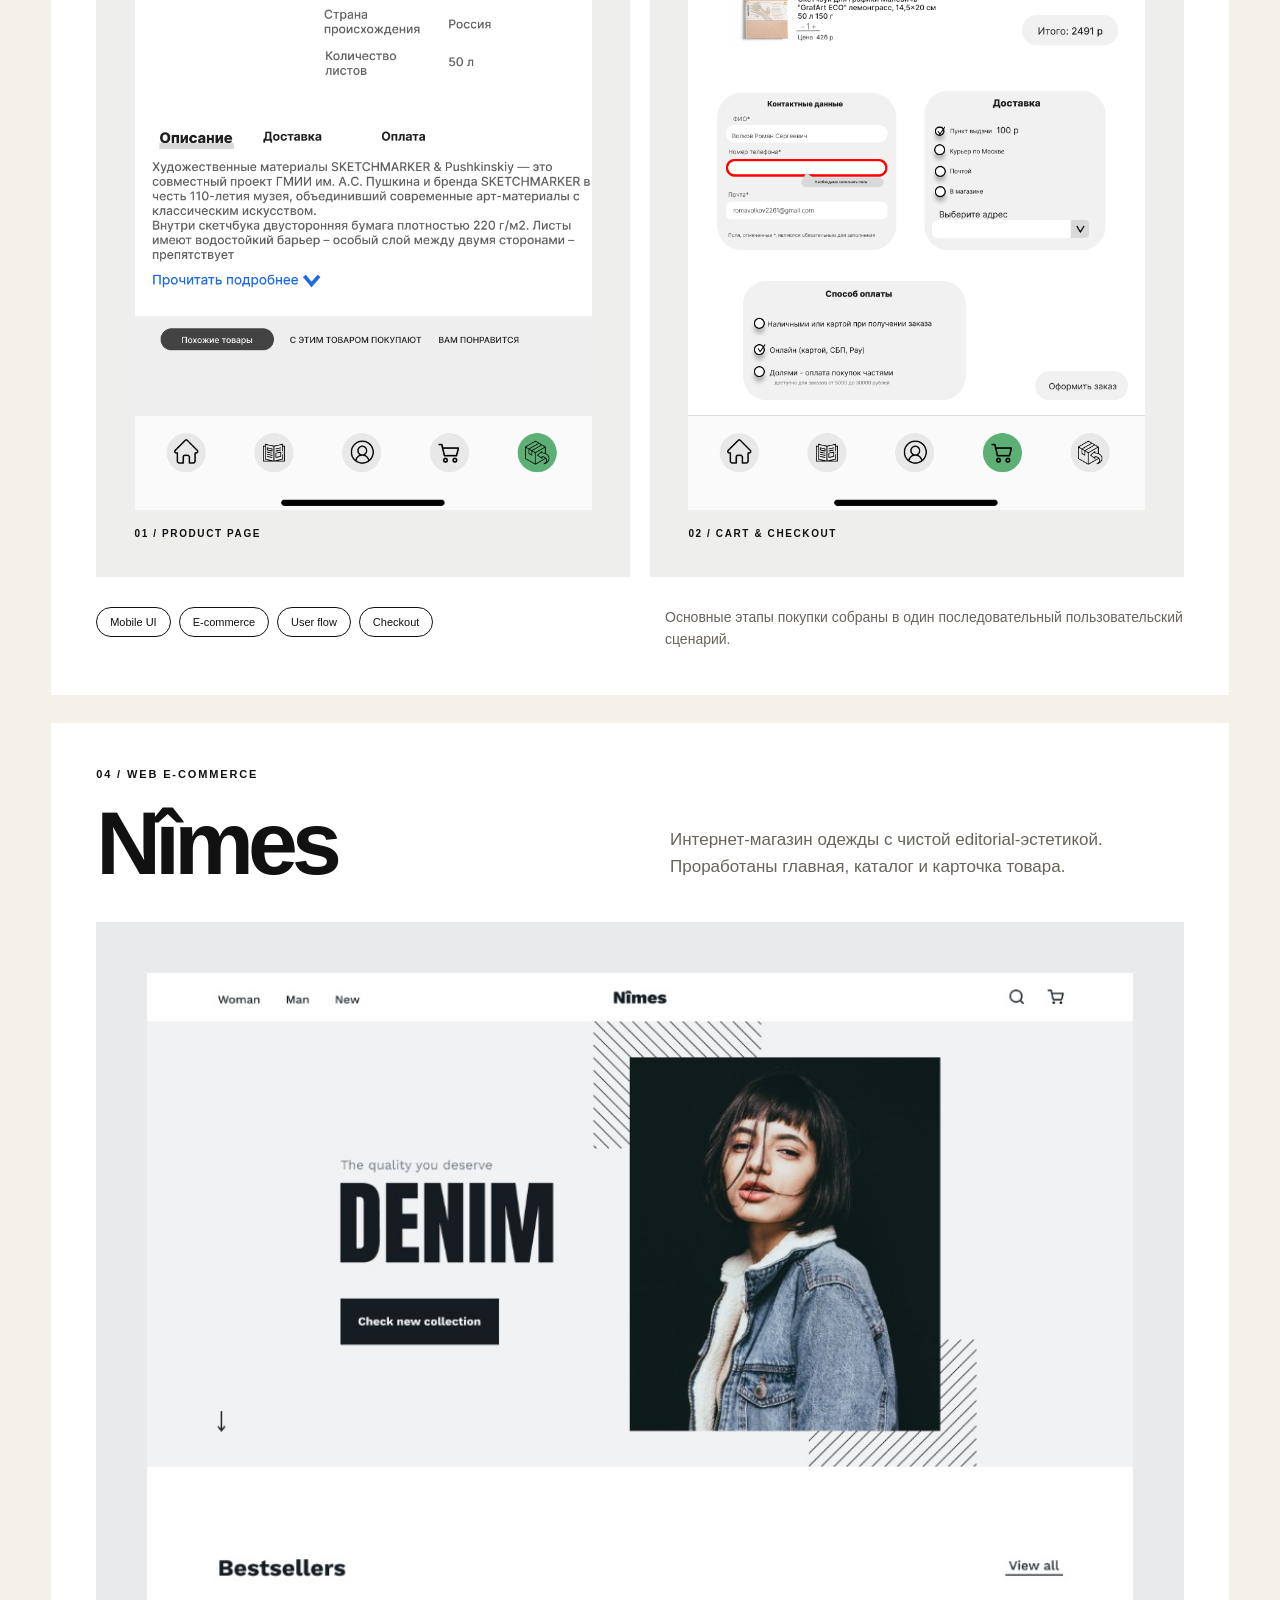
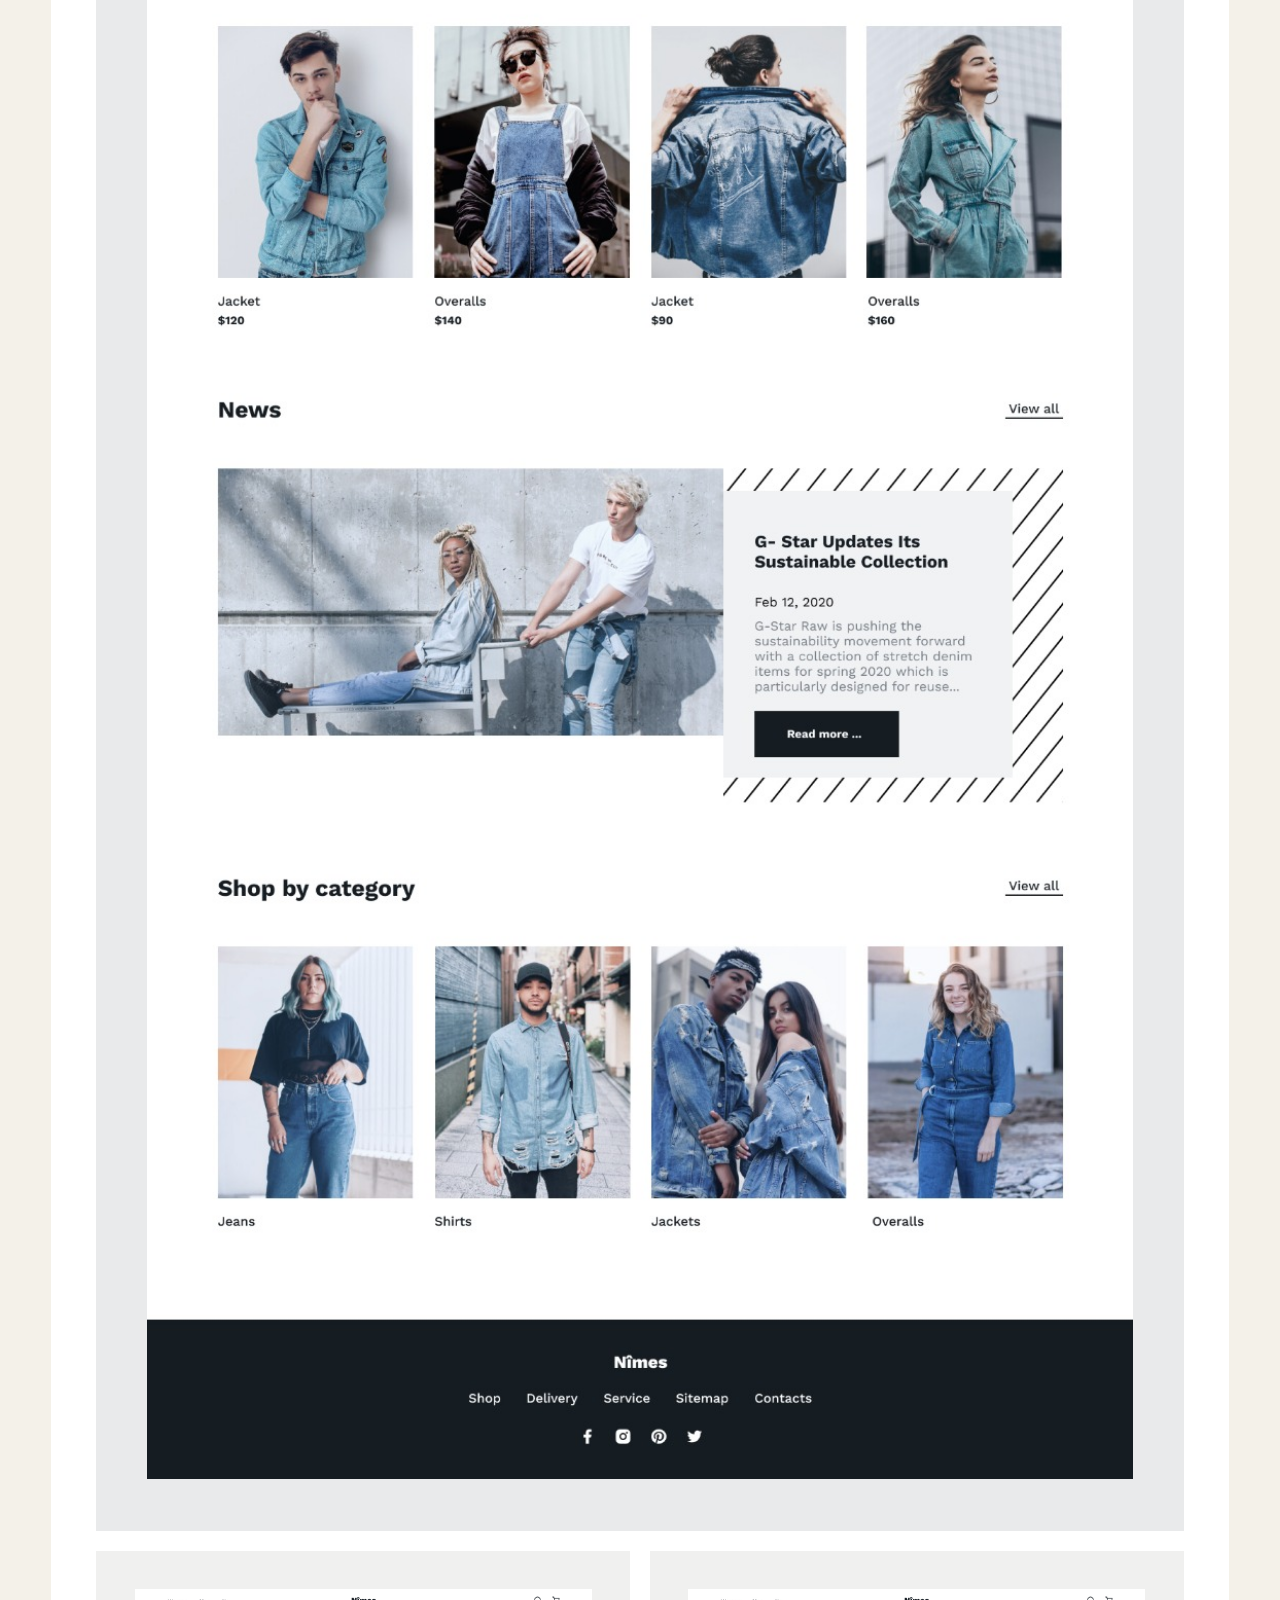
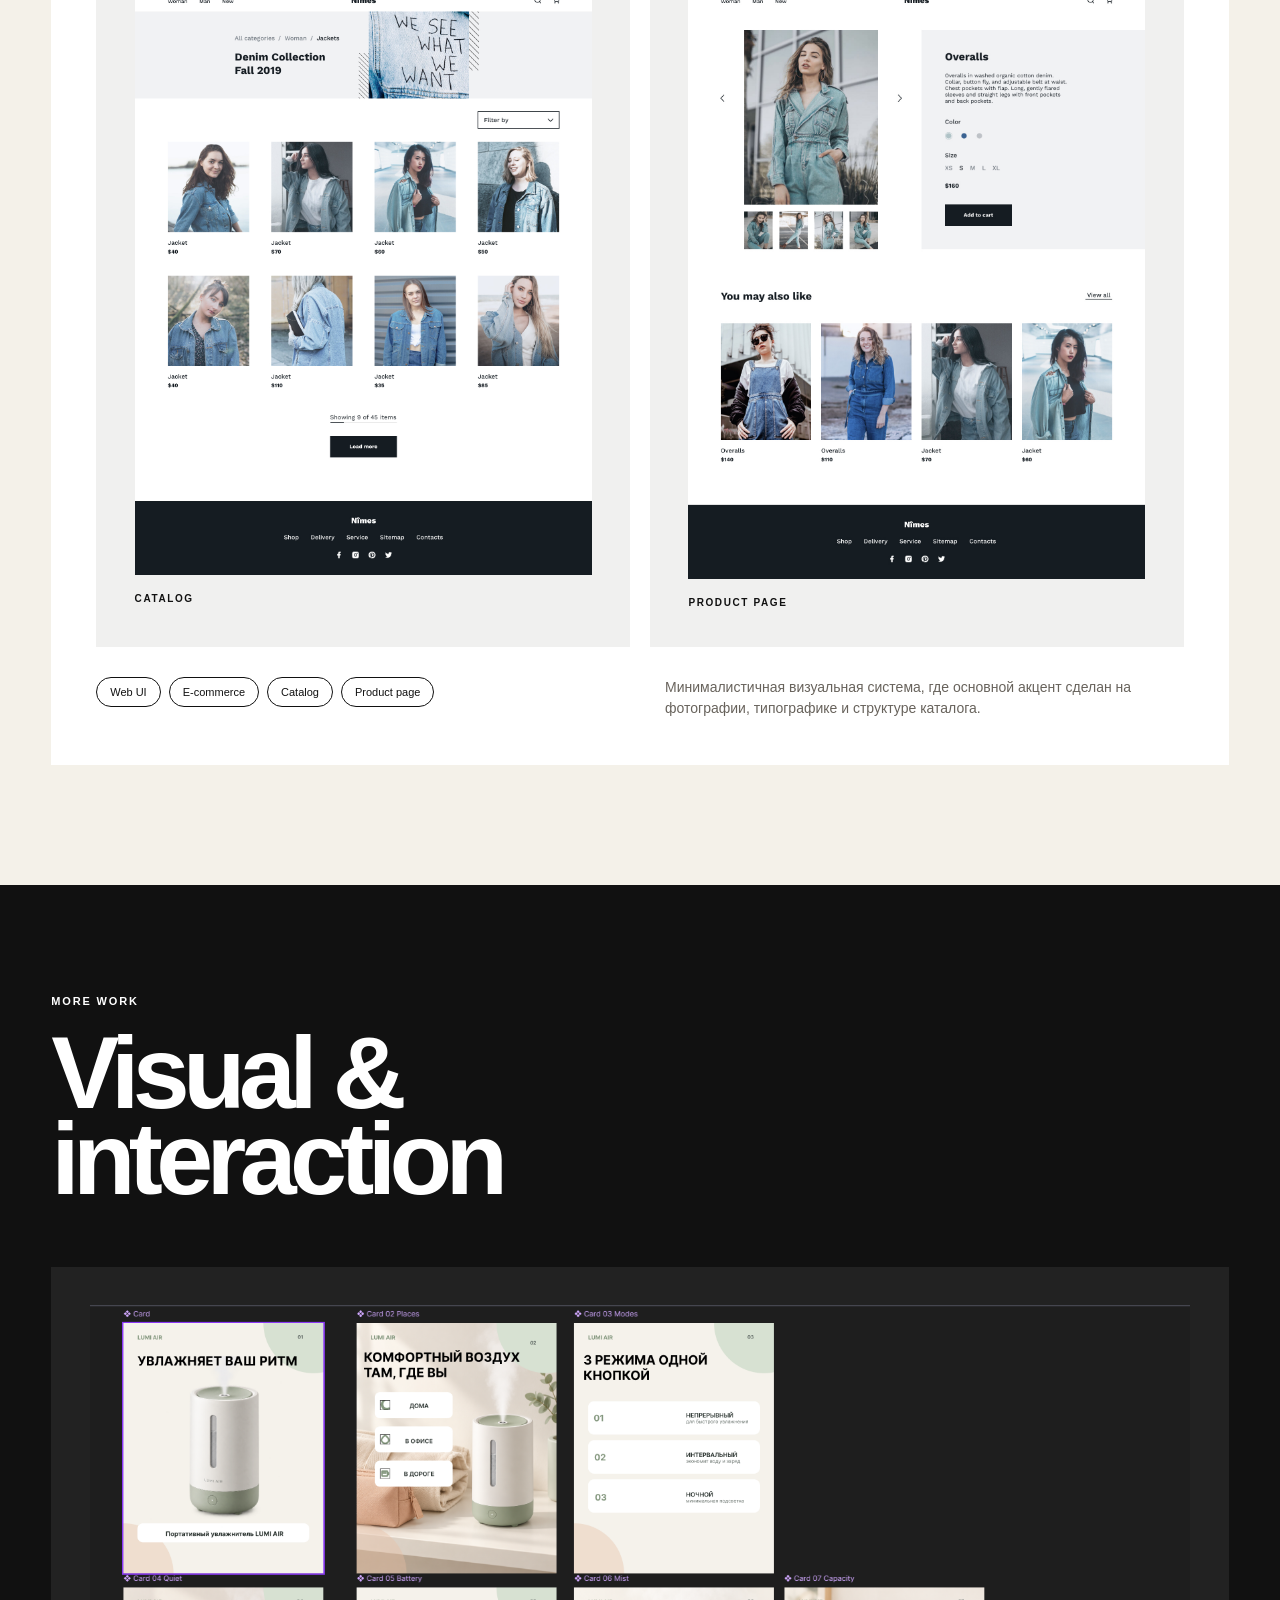
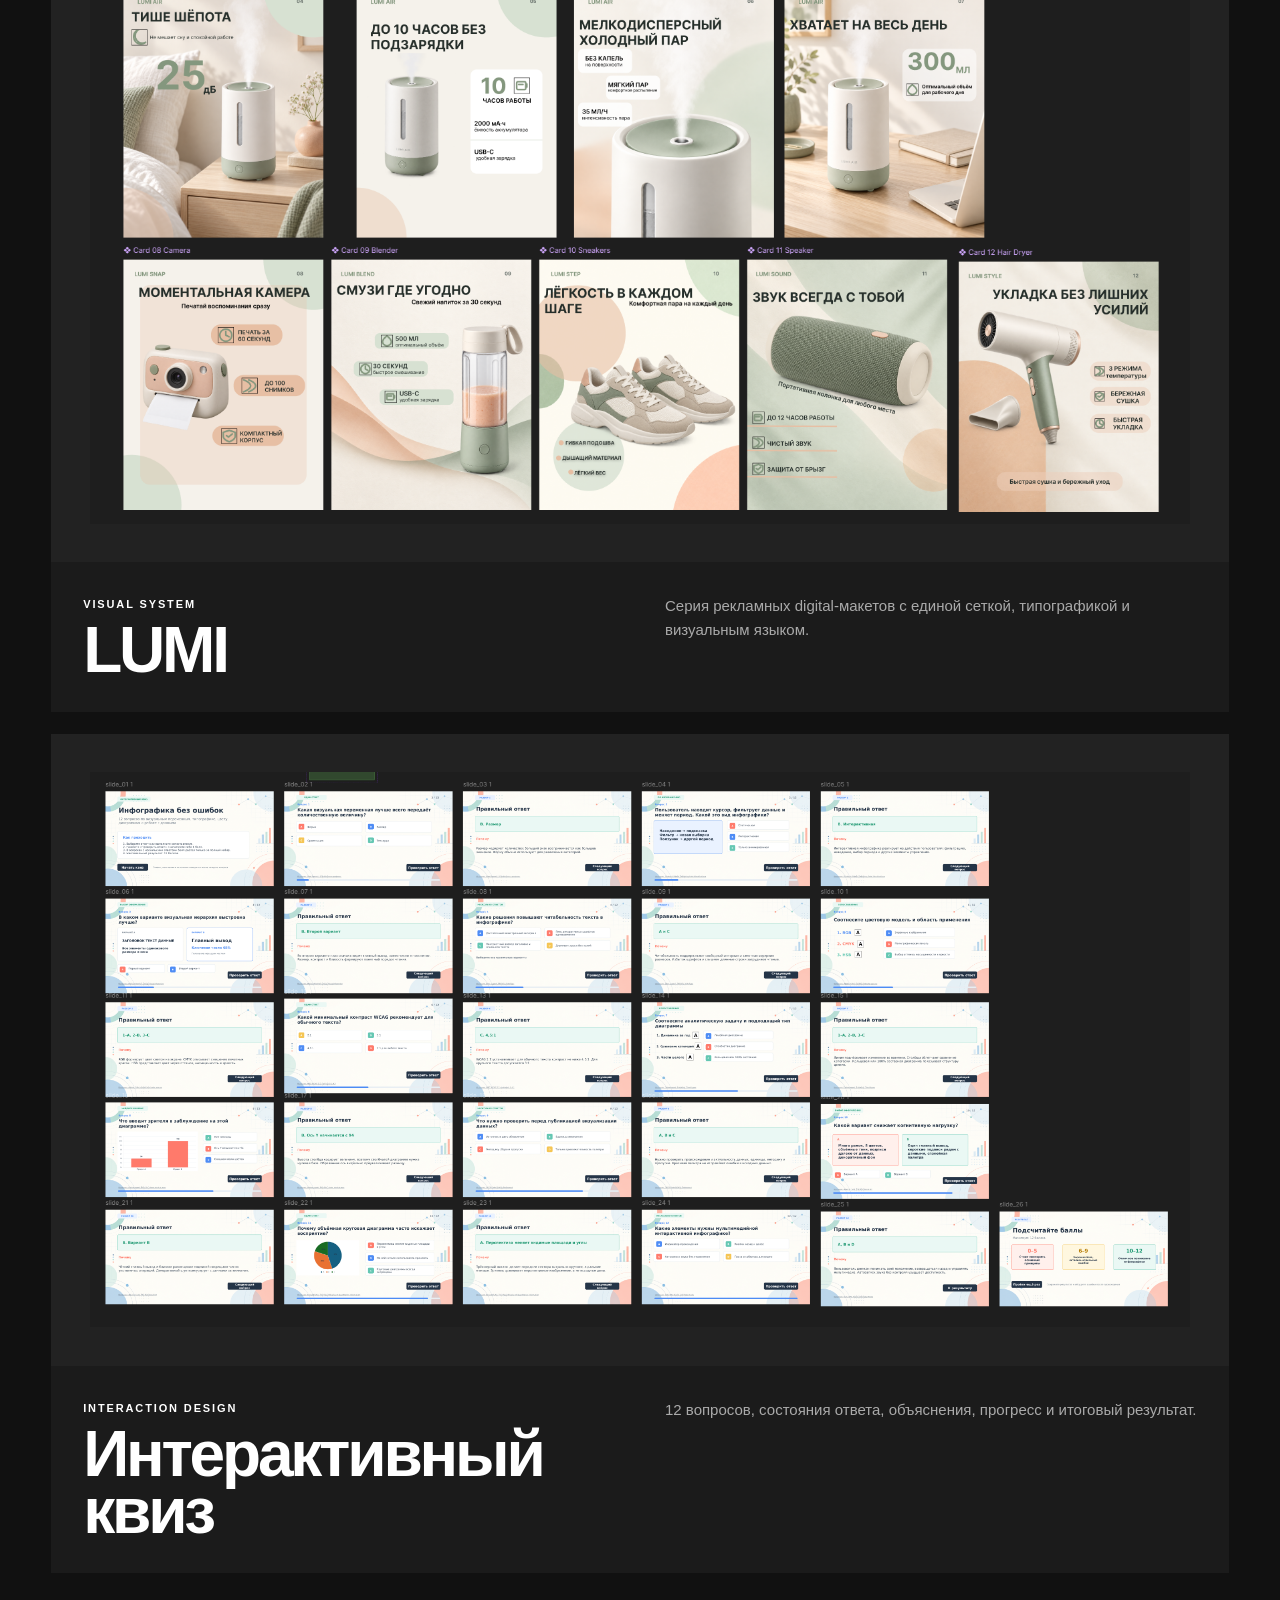
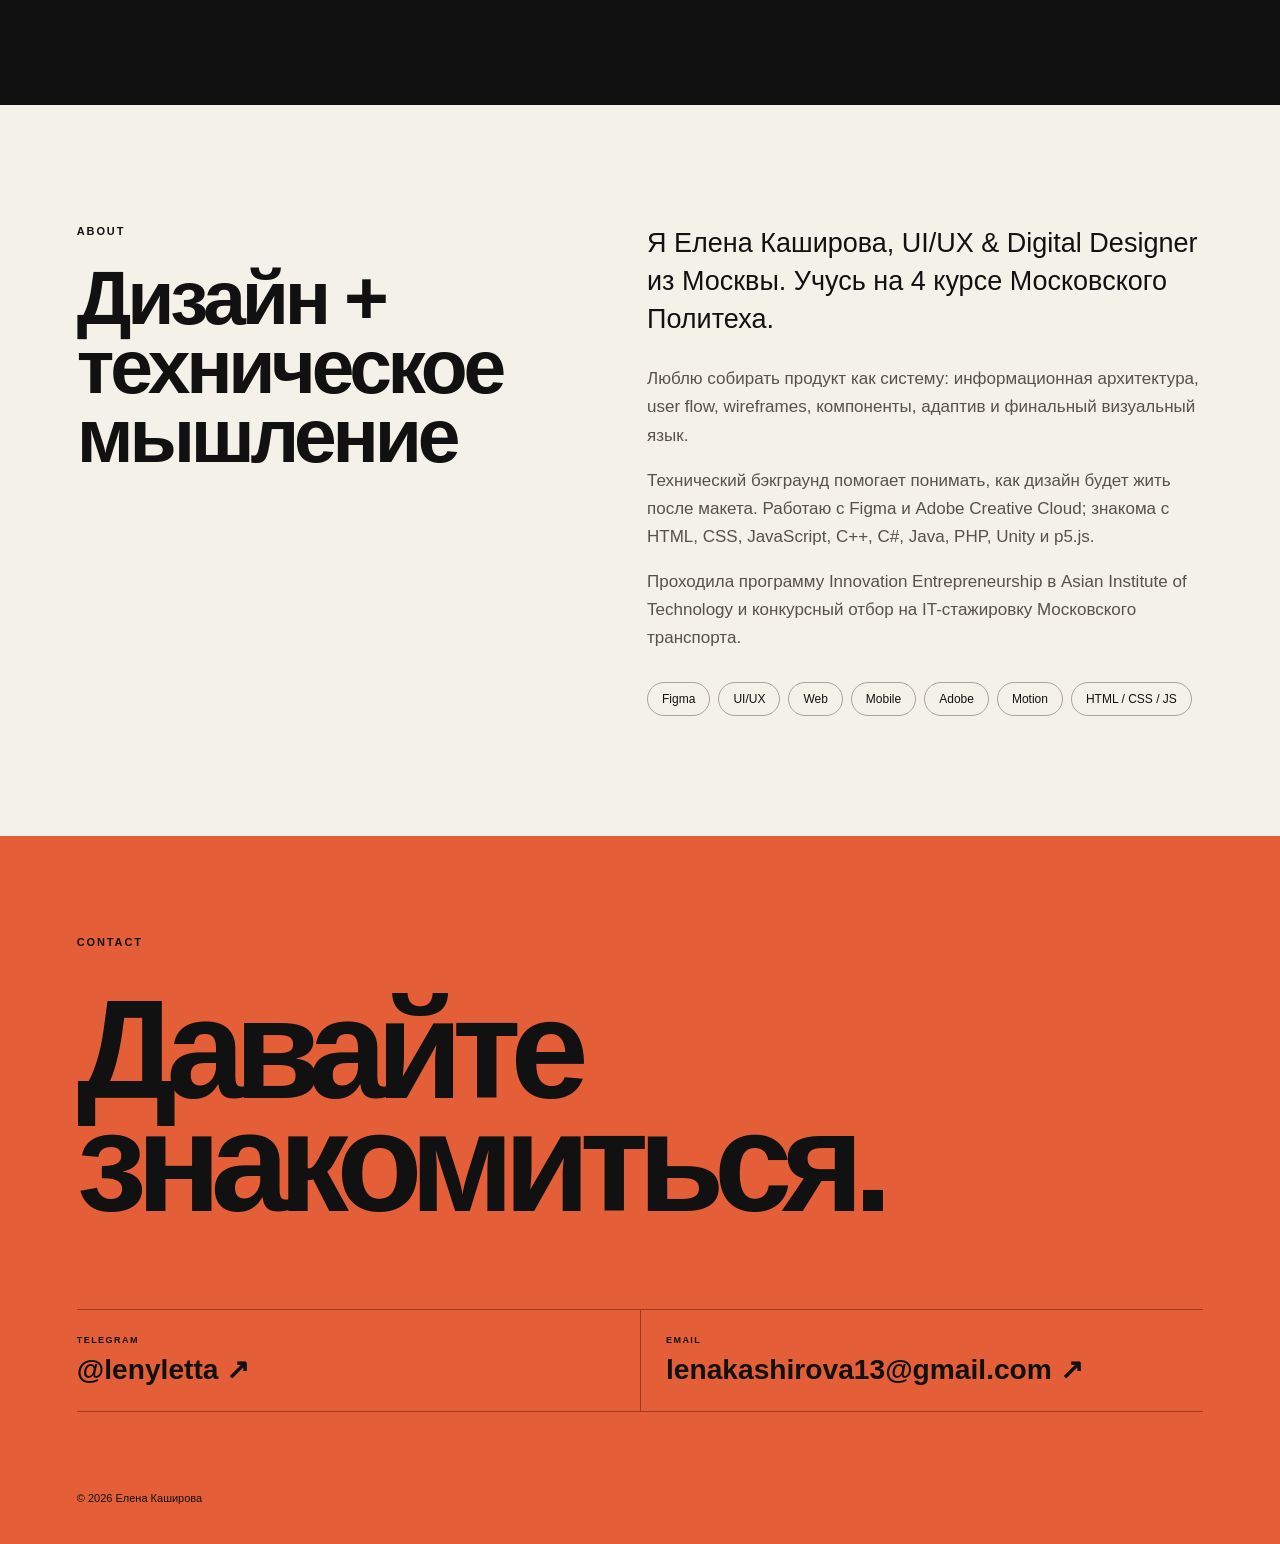
==== commit b029c26c: "Restore stable portfolio version" ====
--- a/index.html
+++ b/index.html
@@ -1,18 +1,528 @@
-<!doctype html><html lang="ru"><head><meta charset="utf-8"><meta name="viewport" content="width=device-width,initial-scale=1"><meta name="theme-color" content="#f4f1e9"><title>Елена Каширова — UI/UX & Digital Designer</title><meta name="description" content="Портфолио Елены Кашировой — UI/UX, web & mobile, visual design и interactive products."><link rel="stylesheet" href="style.css"></head><body>
-<nav><a class="brand" href="#top">EK.</a><div><a href="#work">Работы</a><a href="#about">Обо мне</a><a href="#contact">Связаться</a></div></nav>
-<header id="top" class="hero"><div class="hero-top"><p class="eyebrow">PORTFOLIO / 2026</p><p class="status">● OPEN TO WORK</p></div><h1>Елена Каширова</h1><div class="hero-info"><h2>UI/UX &<br>Digital Designer</h2><div><p>Проектирую понятные web и mobile интерфейсы, визуальные системы и интерактивные digital‑продукты.</p><a class="button dark" href="#work">Смотреть проекты ↓</a></div></div></header>
-<main id="work">
-<section class="intro"><p class="eyebrow">SELECTED WORK</p><h2>Проекты, которые<br>показывают мой подход.</h2></section>
-<section class="projects">
-<article class="project dark"><div class="project-visual city"><img src="assets/EC85B77E-02D6-4D06-B89F-D001B1BA3CC3.png" alt="Город 2045 — интерактивная инфографика"></div><div class="project-text"><div><span>01 · INTERACTIVE UI</span><h3>Город 2045</h3></div><p>Интерактивная инфографика о городе будущего. От wireframe и сценария — к карте районов, состояниям и финальному прототипу.</p><div class="tags"><b>Figma</b><b>UX flow</b><b>Prototype</b></div></div></article>
-<article class="project"><div class="project-visual list"><img src="assets/920B0981-81E4-46FE-A023-06C6CCAA89FB.png" alt="ЛИСТ — интерфейс издательства"></div><div class="project-text"><div><span>02 · WEB / MOBILE</span><h3>ЛИСТ</h3></div><p>Адаптивный интерфейс издательства: desktop и mobile версии, карточки книг, компоненты и UI kit.</p><div class="tags"><b>Responsive</b><b>UI kit</b><b>E‑commerce</b></div></div></article>
-<article class="project"><div class="project-visual nimes"><img src="assets/185EC51D-9FE7-49A4-829C-842EA22E6F88.jpeg" alt="Nîmes — интернет-магазин одежды"></div><div class="project-text"><div><span>03 · E‑COMMERCE</span><h3>Nîmes</h3></div><p>Интернет‑магазин одежды с чистой editorial‑эстетикой: главная, каталог и карточка товара.</p><div class="tags"><b>Web UI</b><b>Catalog</b><b>Product page</b></div></div></article>
-<article class="project"><div class="project-visual art"><img src="assets/846CAE30-BAB3-42D5-B5C7-F52969434553.png" alt="ART HOUSE — мобильный магазин художественных материалов"></div><div class="project-text"><div><span>04 · MOBILE UI</span><h3>ART HOUSE</h3></div><p>Мобильный магазин художественных материалов: каталог, карточка товара, корзина и оформление заказа.</p><div class="tags"><b>Mobile</b><b>User flow</b><b>Checkout</b></div></div></article>
-</section>
-<section class="more"><div class="more-head"><p class="eyebrow">MORE WORK</p><h2>Visual & interaction</h2></div><div class="more-grid">
-<article><div class="mini-img"><img src="assets/24543ED7-4FCD-449A-BD12-AF626BEEDC07.png" alt="LUMI visual system"></div><span>VISUAL SYSTEM</span><h3>LUMI</h3><p>Серия рекламных digital‑макетов с единой сеткой, типографикой и визуальным языком.</p></article>
-<article><div class="mini-img"><img src="assets/B1090690-1838-47E6-9DC8-0846DD42BB2E.png" alt="Интерактивный квиз"></div><span>INTERACTION DESIGN</span><h3>Интерактивный квиз</h3><p>12 вопросов, состояния ответа, объяснения, прогресс и итоговый результат.</p></article>
-</div></section>
-<section id="about" class="about"><div><p class="eyebrow">ABOUT</p><h2>Дизайн + техническое мышление</h2></div><div class="bio"><p class="lead">Я Елена Каширова, UI/UX & Digital Designer из Москвы. Учусь на 4 курсе Московского Политеха.</p><p>Люблю собирать продукт как систему: информационная архитектура, user flow, wireframes, компоненты, адаптив и финальный визуальный язык. Технический бэкграунд помогает мне понимать, как дизайн будет жить после макета.</p><p>Работаю с Figma и Adobe Creative Cloud; знакома с HTML, CSS, JavaScript, C++, C#, Java, PHP, Unity, p5.js и инструментами motion/creative tech.</p><p>Проходила программу Innovation Entrepreneurship в Asian Institute of Technology и конкурсный отбор на IT‑стажировку Московского транспорта.</p><div class="skill-row"><span>Figma</span><span>UI/UX</span><span>Web</span><span>Mobile</span><span>Adobe</span><span>Motion</span><span>HTML/CSS/JS</span></div></div></section>
-</main>
-<footer id="contact"><p class="eyebrow">CONTACT</p><h2>Есть проект?<br>Давайте знакомиться.</h2><div class="links"><a href="https://t.me/lenyletta" target="_blank" rel="noopener"><small>TELEGRAM</small>@lenyletta ↗</a><a href="mailto:lenakashirova13@gmail.com"><small>EMAIL</small>lenakashirova13@gmail.com ↗</a></div><p class="copyright">© 2026 Елена Каширова</p></footer></body></html>+<!doctype html>
+<html lang="ru">
+
+<head>
+    <meta charset="utf-8">
+    <meta name="viewport" content="width=device-width, initial-scale=1">
+
+    <meta name="theme-color" content="#f4f1e9">
+
+    <title>Елена Каширова — UI/UX & Digital Designer</title>
+
+    <meta name="description"
+        content="Портфолио Елены Кашировой — UI/UX, web & mobile, visual design и interactive products.">
+
+    <link rel="stylesheet" href="style.css">
+</head>
+
+<body>
+
+    <!-- NAVIGATION -->
+    <nav class="nav">
+        <a class="brand" href="#top">EK.</a>
+
+        <div class="nav-links">
+            <a href="#work">Работы</a>
+            <a href="#about">Обо мне</a>
+            <a href="#contact">Связаться</a>
+        </div>
+    </nav>
+
+
+    <!-- HERO -->
+    <header id="top" class="hero">
+
+        <div class="hero-top">
+            <p class="eyebrow">PORTFOLIO / 2026</p>
+            <p class="status">● OPEN TO WORK</p>
+        </div>
+
+        <h1>
+            Елена<br>
+            Каширова
+        </h1>
+
+        <div class="hero-bottom">
+
+            <h2>
+                UI/UX &<br>
+                Digital Designer
+            </h2>
+
+            <div class="hero-description">
+                <p>
+                    Проектирую web и mobile интерфейсы,
+                    визуальные системы и интерактивные
+                    digital-продукты.
+                </p>
+
+                <a class="button" href="#work">
+                    Смотреть проекты ↓
+                </a>
+            </div>
+
+        </div>
+
+    </header>
+
+
+    <main id="work">
+
+        <!-- INTRO -->
+        <section class="intro">
+
+            <p class="eyebrow">SELECTED WORK</p>
+
+            <h2>
+                Проекты, которые<br>
+                показывают мой подход.
+            </h2>
+
+        </section>
+
+
+        <!-- =====================================================
+             01 — ГОРОД 2045
+        ====================================================== -->
+
+        <article class="project project-city">
+
+            <div class="project-number">
+                01 / INTERACTION DESIGN
+            </div>
+
+            <div class="project-heading">
+                <h3>Город 2045</h3>
+
+                <p>
+                    Интерактивная концепция города будущего:
+                    от wireframe и структуры сценария до
+                    финального интерфейса, карты и системы
+                    показателей.
+                </p>
+            </div>
+
+            <div class="project-image project-image-contain project-image-city">
+                <img
+                    src="assets/Город будущего.png"
+                    alt="Город 2045 — wireframes и финальный интерактивный интерфейс">
+            </div>
+
+            <div class="project-footer">
+
+                <div class="tags">
+                    <span>UI/UX</span>
+                    <span>Wireframes</span>
+                    <span>Interaction</span>
+                    <span>Prototype</span>
+                </div>
+
+                <p>
+                    В проекте показан полный переход
+                    от низкодетализированной структуры
+                    к визуальной системе продукта.
+                </p>
+
+            </div>
+
+        </article>
+
+
+        <!-- =====================================================
+             02 — ЛИСТ
+        ====================================================== -->
+
+        <article class="project">
+
+            <div class="project-number">
+                02 / WEB + MOBILE
+            </div>
+
+            <div class="project-heading">
+
+                <h3>ЛИСТ</h3>
+
+                <p>
+                    Адаптивный интерфейс издательства:
+                    desktop и mobile версии, карточки книг,
+                    компоненты и UI kit.
+                </p>
+
+            </div>
+
+            <div class="project-image project-image-contain">
+                <img
+                    src="assets/Лист.png"
+                    alt="ЛИСТ — адаптивный интерфейс издательства и UI kit">
+            </div>
+
+            <div class="project-footer">
+
+                <div class="tags">
+                    <span>Responsive</span>
+                    <span>UI kit</span>
+                    <span>Web UI</span>
+                    <span>Mobile</span>
+                </div>
+
+                <p>
+                    Единая визуальная система для desktop
+                    и mobile с компонентным подходом.
+                </p>
+
+            </div>
+
+        </article>
+
+
+        <!-- =====================================================
+             03 — ART HOUSE
+        ====================================================== -->
+
+        <article class="project project-art">
+
+            <div class="project-number">
+                03 / MOBILE E-COMMERCE
+            </div>
+
+            <div class="project-heading">
+
+                <h3>ART HOUSE</h3>
+
+                <p>
+                    Мобильный магазин художественных материалов.
+                    Спроектирован пользовательский путь
+                    от просмотра каталога и выбора товара
+                    до корзины и оформления заказа.
+                </p>
+
+            </div>
+
+
+            <!-- ГЛАВНАЯ + КАТАЛОГ -->
+            <div class="art-main">
+                <img
+                    src="assets/ГлавнаякаталогArthouse.png"
+                    alt="ART HOUSE — главная страница и каталог">
+            </div>
+
+
+            <!-- КАРТОЧКА ТОВАРА + КОРЗИНА -->
+            <div class="art-flow">
+
+                <figure>
+                    <img
+                        src="assets/arthouseописаниетовара.png"
+                        alt="ART HOUSE — карточка товара">
+
+                    <figcaption>
+                        01 / PRODUCT PAGE
+                    </figcaption>
+                </figure>
+
+                <figure>
+                    <img
+                        src="assets/корзинаArthouse.png"
+                        alt="ART HOUSE — корзина и оформление заказа">
+
+                    <figcaption>
+                        02 / CART & CHECKOUT
+                    </figcaption>
+                </figure>
+
+            </div>
+
+
+            <div class="project-footer">
+
+                <div class="tags">
+                    <span>Mobile UI</span>
+                    <span>E-commerce</span>
+                    <span>User flow</span>
+                    <span>Checkout</span>
+                </div>
+
+                <p>
+                    Основные этапы покупки собраны
+                    в один последовательный пользовательский сценарий.
+                </p>
+
+            </div>
+
+        </article>
+
+
+        <!-- =====================================================
+             04 — NÎMES
+        ====================================================== -->
+
+        <article class="project project-nimes">
+
+            <div class="project-number">
+                04 / WEB E-COMMERCE
+            </div>
+
+            <div class="project-heading">
+
+                <h3>Nîmes</h3>
+
+                <p>
+                    Интернет-магазин одежды с чистой
+                    editorial-эстетикой. Проработаны главная,
+                    каталог и карточка товара.
+                </p>
+
+            </div>
+
+
+            <!-- ГЛАВНАЯ СТРАНИЦА ЦЕЛИКОМ -->
+            <div class="nimes-main">
+
+                <img
+                    src="assets/NimesГлавная.jpeg"
+                    alt="Nîmes — главная страница интернет-магазина">
+
+            </div>
+
+
+            <!-- КАТАЛОГ + PRODUCT PAGE -->
+            <div class="nimes-secondary">
+
+                <figure>
+
+                    <img
+                        src="assets/каталогNimes.jpeg"
+                        alt="Nîmes — каталог товаров">
+
+                    <figcaption>
+                        CATALOG
+                    </figcaption>
+
+                </figure>
+
+
+                <figure>
+
+                    <img
+                        src="assets/Nimesокно.jpeg"
+                        alt="Nîmes — карточка товара">
+
+                    <figcaption>
+                        PRODUCT PAGE
+                    </figcaption>
+
+                </figure>
+
+            </div>
+
+
+            <div class="project-footer">
+
+                <div class="tags">
+                    <span>Web UI</span>
+                    <span>E-commerce</span>
+                    <span>Catalog</span>
+                    <span>Product page</span>
+                </div>
+
+                <p>
+                    Минималистичная визуальная система,
+                    где основной акцент сделан на фотографии,
+                    типографике и структуре каталога.
+                </p>
+
+            </div>
+
+        </article>
+
+
+        <!-- =====================================================
+             MORE WORK
+        ====================================================== -->
+
+        <section class="more-work">
+
+            <div class="more-heading">
+
+                <p class="eyebrow">MORE WORK</p>
+
+                <h2>
+                    Visual &<br>
+                    interaction
+                </h2>
+
+            </div>
+
+
+            <!-- LUMI -->
+            <article class="more-project">
+
+                <div class="more-image">
+                    <img
+                        src="assets/Lumi.png"
+                        alt="LUMI — серия рекламных digital-макетов">
+                </div>
+
+                <div class="more-text">
+
+                    <div>
+                        <span>VISUAL SYSTEM</span>
+                        <h3>LUMI</h3>
+                    </div>
+
+                    <p>
+                        Серия рекламных digital-макетов
+                        с единой сеткой, типографикой
+                        и визуальным языком.
+                    </p>
+
+                </div>
+
+            </article>
+
+
+            <!-- QUIZ -->
+            <article class="more-project">
+
+                <div class="more-image">
+                    <img
+                        src="assets/Квиз.png"
+                        alt="Интерактивный квиз — интерфейсы вопросов и результатов">
+                </div>
+
+                <div class="more-text">
+
+                    <div>
+                        <span>INTERACTION DESIGN</span>
+                        <h3>Интерактивный квиз</h3>
+                    </div>
+
+                    <p>
+                        12 вопросов, состояния ответа,
+                        объяснения, прогресс
+                        и итоговый результат.
+                    </p>
+
+                </div>
+
+            </article>
+
+        </section>
+
+
+        <!-- =====================================================
+             ABOUT
+        ====================================================== -->
+
+        <section id="about" class="about">
+
+            <div>
+
+                <p class="eyebrow">
+                    ABOUT
+                </p>
+
+                <h2>
+                    Дизайн +<br>
+                    техническое<br>
+                    мышление
+                </h2>
+
+            </div>
+
+
+            <div class="bio">
+
+                <p class="lead">
+                    Я Елена Каширова, UI/UX & Digital Designer
+                    из Москвы. Учусь на 4 курсе Московского Политеха.
+                </p>
+
+                <p>
+                    Люблю собирать продукт как систему:
+                    информационная архитектура, user flow,
+                    wireframes, компоненты, адаптив
+                    и финальный визуальный язык.
+                </p>
+
+                <p>
+                    Технический бэкграунд помогает понимать,
+                    как дизайн будет жить после макета.
+                    Работаю с Figma и Adobe Creative Cloud;
+                    знакома с HTML, CSS, JavaScript,
+                    C++, C#, Java, PHP, Unity и p5.js.
+                </p>
+
+                <p>
+                    Проходила программу Innovation Entrepreneurship
+                    в Asian Institute of Technology и конкурсный
+                    отбор на IT-стажировку Московского транспорта.
+                </p>
+
+
+                <div class="skills">
+
+                    <span>Figma</span>
+                    <span>UI/UX</span>
+                    <span>Web</span>
+                    <span>Mobile</span>
+                    <span>Adobe</span>
+                    <span>Motion</span>
+                    <span>HTML / CSS / JS</span>
+
+                </div>
+
+            </div>
+
+        </section>
+
+    </main>
+
+
+    <!-- =====================================================
+         CONTACT
+    ====================================================== -->
+
+    <footer id="contact">
+
+        <p class="eyebrow">
+            CONTACT
+        </p>
+
+        <h2>
+            Давайте<br>
+            знакомиться.
+        </h2>
+
+
+        <div class="contact-links">
+
+            <a
+                href="https://t.me/lenyletta"
+                target="_blank"
+                rel="noopener">
+
+                <small>TELEGRAM</small>
+                @lenyletta ↗
+
+            </a>
+
+
+            <a href="mailto:lenakashirova13@gmail.com">
+
+                <small>EMAIL</small>
+                lenakashirova13@gmail.com ↗
+
+            </a>
+
+        </div>
+
+
+        <p class="copyright">
+            © 2026 Елена Каширова
+        </p>
+
+    </footer>
+
+</body>
+</html>
--- a/style.css
+++ b/style.css
@@ -1,26 +1,978 @@
-*{box-sizing:border-box}html{scroll-behavior:smooth}body{margin:0;background:#f3f0e8;color:#111;font-family:Arial,Helvetica,sans-serif}a{color:inherit;text-decoration:none}nav{height:72px;padding:0 4vw;display:flex;align-items:center;justify-content:space-between;position:sticky;top:0;z-index:20;background:rgba(243,240,232,.92);backdrop-filter:blur(16px);border-bottom:1px solid #d7d2c8}.logo{font-size:24px;font-weight:900}.navlinks{display:flex;gap:28px;font-size:13px}.hero{padding:9vh 6vw 8vh;min-height:92vh;display:flex;flex-direction:column;justify-content:space-between}.kicker,.meta{font-size:11px;letter-spacing:.17em;font-weight:700}.hero h1{font-size:clamp(78px,14vw,210px);line-height:.72;letter-spacing:-.075em;margin:8vh 0 10vh}.hero-bottom{display:grid;grid-template-columns:1fr 1fr;gap:7vw;align-items:end}.hero-bottom h2{font-size:clamp(42px,5vw,78px);line-height:.9;letter-spacing:-.05em;margin:0}.hero-bottom p{font-size:19px;line-height:1.5;max-width:650px;color:#555149}.actions{display:flex;gap:12px;margin-top:28px;align-items:center}.actions a{padding:14px 18px;border:1px solid #111;border-radius:100px}.actions .primary{background:#111;color:#fff}.section-head{padding:120px 6vw 60px;display:grid;grid-template-columns:.6fr 1.5fr 1fr;gap:4vw;align-items:end}.section-head h2{font-size:clamp(45px,6vw,88px);letter-spacing:-.055em;margin:0}.section-head>p:last-child{font-size:17px;line-height:1.5;color:#5c5850}.visual-grid{padding:0 4vw 40px;display:grid;grid-template-columns:repeat(12,1fr);gap:16px}.visual-grid img{width:100%;height:100%;min-height:280px;max-height:680px;object-fit:cover;background:#ddd;display:block}.visual-grid img:nth-child(1),.visual-grid img:nth-child(4),.visual-grid img:nth-child(7){grid-column:span 7}.visual-grid img:nth-child(2),.visual-grid img:nth-child(3),.visual-grid img:nth-child(5),.visual-grid img:nth-child(6),.visual-grid img:nth-child(8),.visual-grid img:nth-child(9),.visual-grid img:nth-child(10){grid-column:span 5}.case-notes{padding:20px 4vw 120px;display:grid;grid-template-columns:repeat(3,1fr);gap:16px}.case-notes article{padding:34px;background:#fff;min-height:390px;display:flex;flex-direction:column}.case-notes article:nth-child(2){background:#dce4d6}.case-notes article:nth-child(3){background:#17382e;color:#fff}.case-notes h3{font-size:clamp(38px,4vw,62px);line-height:.92;letter-spacing:-.05em;margin:70px 0 20px}.case-notes p{font-size:16px;line-height:1.55;margin:0}.chips{display:flex;flex-wrap:wrap;gap:8px;margin-top:auto;padding-top:30px}.chips span{border:1px solid currentColor;border-radius:100px;padding:9px 13px;font-size:12px}.meta{display:flex;justify-content:space-between;gap:20px}.motion{margin:0 4vw 120px;background:#111;color:#fff;padding:4vw;display:grid;grid-template-columns:1.35fr .65fr;gap:5vw;align-items:center}.motion img{width:100%;display:block}.motion h2{font-size:clamp(45px,5vw,76px);letter-spacing:-.05em;line-height:.95}.motion p:last-child{line-height:1.55;color:#bbb}.about{padding:120px 6vw;border-top:1px solid #ccc6bb;display:grid;grid-template-columns:1fr 1fr;gap:8vw}.about h2{font-size:clamp(50px,7vw,100px);line-height:.9;letter-spacing:-.06em;margin:25px 0}.about-copy p{font-size:17px;line-height:1.65;color:#514d46}.about-copy .big{font-size:25px;line-height:1.4;color:#111}.skills{padding:0 6vw 120px;display:flex;flex-wrap:wrap;gap:10px}.skills span{font-size:18px;border:1px solid #aaa39a;border-radius:100px;padding:13px 18px}footer{background:#0e0e0e;color:#fff;padding:100px 6vw 45px}footer h2{font-size:clamp(68px,11vw,160px);line-height:.8;letter-spacing:-.07em;margin:50px 0 90px}.contact-grid{display:grid;grid-template-columns:1fr 1fr;border-top:1px solid #444}.contact-grid a{padding:28px 0;border-bottom:1px solid #444;display:flex;flex-direction:column;gap:10px}.contact-grid a+a{padding-left:30px;border-left:1px solid #444}.contact-grid small{color:#888}.contact-grid strong{font-size:clamp(18px,2vw,28px)}.copy{margin-top:100px;color:#777;font-size:12px}@media(max-width:760px){nav{height:62px}.navlinks{gap:13px;font-size:11px}.hero{min-height:82vh;padding:7vh 5vw}.hero h1{font-size:21vw;margin:8vh 0}.hero-bottom,.section-head,.motion,.about,.contact-grid{grid-template-columns:1fr}.hero-bottom{gap:35px}.section-head{padding:80px 5vw 40px}.visual-grid{padding:0 12px 18px;grid-template-columns:1fr;gap:10px}.visual-grid img,.visual-grid img:nth-child(n){grid-column:auto;min-height:0;height:auto;max-height:none;object-fit:contain;background:#e7e4dd}.case-notes{grid-template-columns:1fr;padding:0 12px 80px}.case-notes article{min-height:330px}.case-notes h3{margin-top:55px}.motion{margin:0 12px 80px;padding:24px}.about{padding:80px 5vw}.skills{padding:0 5vw 80px}.contact-grid a+a{padding-left:0;border-left:0}footer{padding:80px 5vw 35px}footer h2{margin-bottom:60px}}
-/* portfolio gallery v3 */
-.portfolio-grid{padding:0 4vw 120px;display:grid;grid-template-columns:repeat(2,minmax(0,1fr));gap:18px}
-.work-card{background:#fff;overflow:hidden}
-.work-card.feature{grid-column:span 2;display:grid;grid-template-columns:1.45fr .55fr;background:#111;color:#fff}
-.shot{aspect-ratio:16/10;overflow:hidden;background:#e8e5de}
-.shot img{width:100%;height:100%;display:block;object-fit:cover;object-position:center}
-.feature .shot{aspect-ratio:16/9}
-.work-copy{padding:22px 24px 28px}
-.feature .work-copy{display:flex;flex-direction:column;justify-content:flex-end;padding:34px}
-.work-copy span{font-size:10px;letter-spacing:.16em;font-weight:700;opacity:.65}
-.work-copy h3{font-size:clamp(28px,3vw,48px);line-height:.95;letter-spacing:-.045em;margin:12px 0 0}
-.work-copy p{font-size:15px;line-height:1.5;opacity:.7;margin:16px 0 0}
-@media(max-width:760px){
-.section-head{display:block;padding:64px 22px 30px}
-.section-head .kicker{margin-bottom:18px}.section-head h2{font-size:54px;line-height:.9;max-width:330px}
-.section-head>p:last-child{font-size:16px;margin-top:28px;max-width:340px}
-.portfolio-grid{padding:0 12px 70px;grid-template-columns:repeat(2,minmax(0,1fr));gap:10px}
-.work-card.feature{grid-column:span 2;display:block}
-.work-card.feature .shot{aspect-ratio:16/10}
-.work-card:not(.feature) .shot{aspect-ratio:1/1}
-.work-copy{padding:14px 14px 18px}.feature .work-copy{padding:18px 18px 22px}
-.work-copy h3{font-size:22px;margin-top:8px}.feature .work-copy h3{font-size:32px}
-.work-copy p{font-size:14px;margin-top:10px}
-.work-copy span{font-size:8px}
+/* =========================================================
+   BASE
+========================================================= */
+
+* {
+    box-sizing: border-box;
+}
+
+html {
+    scroll-behavior: smooth;
+}
+
+body {
+    margin: 0;
+    background: #f4f1e9;
+    color: #111111;
+    font-family: Arial, Helvetica, sans-serif;
+    overflow-x: hidden;
+}
+
+a {
+    color: inherit;
+    text-decoration: none;
+}
+
+img {
+    display: block;
+    width: 100%;
+    max-width: 100%;
+}
+
+figure,
+p,
+h1,
+h2,
+h3 {
+    margin-top: 0;
+}
+
+.eyebrow,
+.project-number,
+.more-text span {
+    font-size: 11px;
+    line-height: 1.2;
+    letter-spacing: .17em;
+    font-weight: 700;
+    text-transform: uppercase;
+}
+
+
+/* =========================================================
+   NAV
+========================================================= */
+
+.nav {
+    width: 100%;
+    height: 72px;
+    padding: 0 5vw;
+
+    display: flex;
+    align-items: center;
+    justify-content: space-between;
+
+    position: sticky;
+    top: 0;
+    z-index: 100;
+
+    background: rgba(244, 241, 233, .94);
+    backdrop-filter: blur(15px);
+
+    border-bottom: 1px solid #d8d3ca;
+}
+
+.brand {
+    font-size: 25px;
+    font-weight: 900;
+    letter-spacing: -.05em;
+}
+
+.nav-links {
+    display: flex;
+    align-items: center;
+    gap: 30px;
+}
+
+.nav-links a {
+    font-size: 13px;
+}
+
+
+/* =========================================================
+   HERO
+========================================================= */
+
+.hero {
+    min-height: calc(100vh - 72px);
+
+    padding: 65px 6vw 80px;
+
+    display: flex;
+    flex-direction: column;
+    justify-content: space-between;
+}
+
+.hero-top {
+    display: flex;
+    justify-content: space-between;
+    align-items: center;
+}
+
+.status {
+    margin: 0;
+    font-size: 11px;
+    font-weight: 700;
+}
+
+.hero h1 {
+    margin: 70px 0;
+
+    font-size: clamp(82px, 13vw, 190px);
+    line-height: .77;
+    letter-spacing: -.075em;
+    font-weight: 800;
+}
+
+.hero-bottom {
+    display: grid;
+    grid-template-columns: 1fr 1fr;
+    gap: 8vw;
+    align-items: end;
+}
+
+.hero-bottom h2 {
+    margin: 0;
+
+    font-size: clamp(42px, 5vw, 72px);
+    line-height: .9;
+    letter-spacing: -.055em;
+}
+
+.hero-description {
+    max-width: 600px;
+}
+
+.hero-description p {
+    margin: 0 0 28px;
+
+    max-width: 540px;
+
+    font-size: 19px;
+    line-height: 1.5;
+    color: #59544c;
+}
+
+.button {
+    display: inline-block;
+
+    padding: 14px 21px;
+
+    background: #111;
+    color: white;
+
+    border-radius: 100px;
+
+    font-size: 14px;
+}
+
+
+/* =========================================================
+   SELECTED WORK INTRO
+========================================================= */
+
+.intro {
+    padding: 110px 6vw 65px;
+
+    border-top: 1px solid #d8d3ca;
+}
+
+.intro h2 {
+    margin: 24px 0 0;
+
+    font-size: clamp(50px, 7vw, 100px);
+    line-height: .89;
+    letter-spacing: -.06em;
+}
+
+
+/* =========================================================
+   PROJECT BASE
+========================================================= */
+
+.project {
+    width: calc(100% - 8vw);
+    max-width: 1700px;
+
+    margin: 0 auto 28px;
+
+    padding: 45px;
+
+    background: #ffffff;
+}
+
+.project-number {
+    margin-bottom: 25px;
+}
+
+.project-heading {
+    display: grid;
+    grid-template-columns: 1fr 1fr;
+    gap: 60px;
+
+    align-items: end;
+
+    margin-bottom: 42px;
+}
+
+.project-heading h3 {
+    margin: 0;
+
+    font-size: clamp(58px, 7vw, 105px);
+    line-height: .82;
+    letter-spacing: -.065em;
+}
+
+.project-heading p {
+    margin: 0;
+
+    max-width: 600px;
+
+    font-size: 17px;
+    line-height: 1.55;
+
+    color: #68635c;
+}
+
+
+/* =========================================================
+   STANDARD PROJECT IMAGE
+========================================================= */
+
+.project-image {
+    width: 100%;
+
+    background: #e7e4de;
+
+    overflow: hidden;
+}
+
+.project-image img {
+    width: 100%;
+    height: auto;
+
+    object-fit: contain;
+}
+
+.project-image-contain {
+    padding: clamp(20px, 4vw, 70px);
+}
+
+.project-image-contain img {
+    max-height: none;
+}
+
+
+/* CITY */
+
+.project-image-city {
+    background: #dfdfdf;
+}
+
+
+/* =========================================================
+   PROJECT FOOTER
+========================================================= */
+
+.project-footer {
+    display: grid;
+    grid-template-columns: 1fr 1fr;
+    gap: 50px;
+
+    align-items: start;
+
+    padding-top: 30px;
+}
+
+.project-footer p {
+    margin: 0;
+
+    max-width: 550px;
+
+    color: #68635c;
+
+    font-size: 14px;
+    line-height: 1.55;
+}
+
+.tags {
+    display: flex;
+    flex-wrap: wrap;
+    gap: 8px;
+}
+
+.tags span {
+    padding: 8px 13px;
+
+    border: 1px solid #111;
+    border-radius: 100px;
+
+    font-size: 11px;
+}
+
+
+/* =========================================================
+   ART HOUSE
+========================================================= */
+
+.project-art {
+    background: #fff;
+}
+
+.art-main {
+    width: 100%;
+
+    padding: clamp(20px, 4vw, 65px);
+
+    background: #e6e3dc;
+}
+
+.art-main img {
+    width: 100%;
+    height: auto;
+
+    object-fit: contain;
+}
+
+
+/* Product + Cart */
+
+.art-flow {
+    display: grid;
+    grid-template-columns: 1fr 1fr;
+
+    gap: 20px;
+
+    margin-top: 20px;
+}
+
+.art-flow figure {
+    margin: 0;
+
+    background: #eeeeec;
+
+    padding: clamp(18px, 3vw, 45px);
+}
+
+.art-flow figure img {
+    width: 100%;
+    height: auto;
+
+    object-fit: contain;
+
+    background: white;
+}
+
+.art-flow figcaption {
+    padding-top: 18px;
+
+    font-size: 10px;
+    font-weight: 700;
+    letter-spacing: .16em;
+}
+
+
+/* =========================================================
+   NIMES
+========================================================= */
+
+.nimes-main {
+    width: 100%;
+
+    padding: clamp(20px, 4vw, 60px);
+
+    background: #e9eaeb;
+}
+
+.nimes-main img {
+    display: block;
+
+    width: min(100%, 1100px);
+    height: auto;
+
+    margin: 0 auto;
+
+    object-fit: contain;
+}
+
+
+/* Catalog + product page */
+
+.nimes-secondary {
+    display: grid;
+    grid-template-columns: 1fr 1fr;
+
+    gap: 20px;
+
+    margin-top: 20px;
+}
+
+.nimes-secondary figure {
+    margin: 0;
+
+    padding: clamp(18px, 3vw, 45px);
+
+    background: #f0f0ef;
+}
+
+.nimes-secondary img {
+    width: 100%;
+    height: auto;
+
+    object-fit: contain;
+}
+
+.nimes-secondary figcaption {
+    padding-top: 18px;
+
+    font-size: 10px;
+    font-weight: 700;
+    letter-spacing: .16em;
+}
+
+
+/* =========================================================
+   MORE WORK
+========================================================= */
+
+.more-work {
+    margin-top: 120px;
+
+    padding: 110px 4vw;
+
+    background: #111111;
+    color: #ffffff;
+}
+
+.more-heading {
+    margin-bottom: 65px;
+}
+
+.more-heading h2 {
+    margin: 22px 0 0;
+
+    font-size: clamp(60px, 8vw, 120px);
+    line-height: .84;
+    letter-spacing: -.065em;
+}
+
+
+/* LUMI / QUIZ */
+
+.more-project {
+    margin-bottom: 22px;
+
+    background: #1b1b1b;
+}
+
+.more-image {
+    width: 100%;
+
+    padding: clamp(18px, 3vw, 45px);
+
+    background: #222222;
+}
+
+.more-image img {
+    width: 100%;
+    height: auto;
+
+    object-fit: contain;
+}
+
+.more-text {
+    display: grid;
+    grid-template-columns: 1fr 1fr;
+
+    gap: 50px;
+
+    padding: 32px;
+}
+
+.more-text h3 {
+    margin: 10px 0 0;
+
+    font-size: clamp(38px, 5vw, 70px);
+    line-height: .9;
+    letter-spacing: -.05em;
+}
+
+.more-text p {
+    margin: 0;
+
+    max-width: 550px;
+
+    font-size: 15px;
+    line-height: 1.55;
+
+    color: #aaa;
+}
+
+
+/* =========================================================
+   ABOUT
+========================================================= */
+
+.about {
+    padding: 120px 6vw;
+
+    display: grid;
+    grid-template-columns: .9fr 1.1fr;
+
+    gap: 9vw;
+}
+
+.about h2 {
+    margin: 25px 0 0;
+
+    font-size: clamp(50px, 6vw, 85px);
+    line-height: .9;
+    letter-spacing: -.055em;
+}
+
+.bio {
+    max-width: 720px;
+}
+
+.bio p {
+    font-size: 17px;
+    line-height: 1.65;
+
+    color: #57524a;
+}
+
+.bio .lead {
+    font-size: 27px;
+    line-height: 1.4;
+
+    color: #111;
+}
+
+.skills {
+    display: flex;
+    flex-wrap: wrap;
+    gap: 8px;
+
+    margin-top: 30px;
+}
+
+.skills span {
+    padding: 9px 14px;
+
+    border: 1px solid #aaa49b;
+    border-radius: 100px;
+
+    font-size: 12px;
+}
+
+
+/* =========================================================
+   FOOTER
+========================================================= */
+
+footer {
+    padding: 100px 6vw 40px;
+
+    background: #e45f38;
+    color: #111;
+}
+
+footer h2 {
+    margin: 45px 0 90px;
+
+    font-size: clamp(70px, 11vw, 160px);
+    line-height: .8;
+    letter-spacing: -.075em;
+}
+
+.contact-links {
+    display: grid;
+    grid-template-columns: 1fr 1fr;
+
+    border-top: 1px solid rgba(0, 0, 0, .35);
+}
+
+.contact-links a {
+    padding: 25px 0;
+
+    border-bottom: 1px solid rgba(0, 0, 0, .35);
+
+    font-size: clamp(20px, 2.2vw, 32px);
+    font-weight: 700;
+
+    overflow-wrap: anywhere;
+}
+
+.contact-links a + a {
+    padding-left: 25px;
+
+    border-left: 1px solid rgba(0, 0, 0, .35);
+}
+
+.contact-links small {
+    display: block;
+
+    margin-bottom: 8px;
+
+    font-size: 9px;
+    letter-spacing: .16em;
+}
+
+.copyright {
+    margin: 80px 0 0;
+
+    font-size: 11px;
+}
+
+
+/* =========================================================
+   TABLET
+========================================================= */
+
+@media (max-width: 950px) {
+
+    .project {
+        width: calc(100% - 40px);
+        padding: 30px;
+    }
+
+    .project-heading {
+        gap: 30px;
+    }
+
+    .art-flow,
+    .nimes-secondary {
+        gap: 12px;
+    }
+
+}
+
+
+/* =========================================================
+   MOBILE
+========================================================= */
+
+@media (max-width: 700px) {
+
+    /* NAV */
+
+    .nav {
+        height: 62px;
+
+        padding: 0 18px;
+    }
+
+    .brand {
+        font-size: 22px;
+    }
+
+    .nav-links {
+        gap: 13px;
+    }
+
+    .nav-links a {
+        font-size: 10px;
+    }
+
+
+    /* HERO */
+
+    .hero {
+        min-height: auto;
+
+        padding: 48px 20px 70px;
+    }
+
+    .hero-top {
+        align-items: flex-start;
+    }
+
+    .status {
+        font-size: 9px;
+    }
+
+    .hero h1 {
+        margin: 80px 0;
+
+        font-size: clamp(66px, 22vw, 100px);
+        line-height: .78;
+    }
+
+    .hero-bottom {
+        display: block;
+    }
+
+    .hero-bottom h2 {
+        font-size: 46px;
+    }
+
+    .hero-description {
+        margin-top: 35px;
+    }
+
+    .hero-description p {
+        font-size: 16px;
+    }
+
+
+    /* INTRO */
+
+    .intro {
+        padding: 75px 20px 38px;
+    }
+
+    .intro h2 {
+        font-size: 46px;
+        line-height: .92;
+    }
+
+
+    /* PROJECT */
+
+    .project {
+        width: calc(100% - 20px);
+
+        margin-bottom: 12px;
+
+        padding: 18px;
+    }
+
+    .project-number {
+        margin-bottom: 18px;
+
+        font-size: 9px;
+    }
+
+    .project-heading {
+        display: block;
+
+        margin-bottom: 25px;
+    }
+
+    .project-heading h3 {
+        font-size: 49px;
+        line-height: .88;
+    }
+
+    .project-heading p {
+        margin-top: 22px;
+
+        font-size: 14px;
+    }
+
+
+    /* IMPORTANT:
+       no fixed heights on portfolio images */
+
+    .project-image,
+    .art-main,
+    .nimes-main {
+        height: auto;
+    }
+
+    .project-image-contain,
+    .art-main,
+    .nimes-main {
+        padding: 10px;
+    }
+
+    .project-image img,
+    .art-main img,
+    .nimes-main img {
+        width: 100%;
+        height: auto;
+
+        object-fit: contain;
+    }
+
+
+    /* PROJECT FOOTER */
+
+    .project-footer {
+        display: block;
+
+        padding-top: 22px;
+    }
+
+    .project-footer p {
+        margin-top: 20px;
+
+        font-size: 13px;
+    }
+
+    .tags span {
+        padding: 7px 10px;
+
+        font-size: 9px;
+    }
+
+
+    /* ART HOUSE */
+
+    .art-flow {
+        grid-template-columns: 1fr;
+
+        gap: 10px;
+
+        margin-top: 10px;
+    }
+
+    .art-flow figure {
+        padding: 10px;
+    }
+
+    .art-flow figure img {
+        width: 100%;
+        height: auto;
+    }
+
+
+    /* NIMES */
+
+    .nimes-secondary {
+        grid-template-columns: 1fr;
+
+        gap: 10px;
+
+        margin-top: 10px;
+    }
+
+    .nimes-secondary figure {
+        padding: 10px;
+    }
+
+    .nimes-secondary img {
+        width: 100%;
+        height: auto;
+    }
+
+
+    /* MORE */
+
+    .more-work {
+        margin-top: 75px;
+
+        padding: 75px 10px;
+    }
+
+    .more-heading {
+        padding: 0 10px;
+
+        margin-bottom: 35px;
+    }
+
+    .more-heading h2 {
+        font-size: 52px;
+    }
+
+    .more-project {
+        margin-bottom: 12px;
+    }
+
+    .more-image {
+        padding: 10px;
+    }
+
+    .more-text {
+        display: block;
+
+        padding: 22px;
+    }
+
+    .more-text h3 {
+        font-size: 38px;
+    }
+
+    .more-text p {
+        margin-top: 22px;
+
+        font-size: 14px;
+    }
+
+
+    /* ABOUT */
+
+    .about {
+        padding: 80px 20px;
+
+        grid-template-columns: 1fr;
+
+        gap: 40px;
+    }
+
+    .about h2 {
+        font-size: 48px;
+    }
+
+    .bio .lead {
+        font-size: 22px;
+    }
+
+    .bio p {
+        font-size: 15px;
+    }
+
+
+    /* FOOTER */
+
+    footer {
+        padding: 75px 20px 35px;
+    }
+
+    footer h2 {
+        margin-bottom: 65px;
+
+        font-size: 17vw;
+    }
+
+    .contact-links {
+        grid-template-columns: 1fr;
+    }
+
+    .contact-links a {
+        font-size: 20px;
+    }
+
+    .contact-links a + a {
+        padding-left: 0;
+
+        border-left: 0;
+    }
+
+}
+
+
+/* =========================================================
+   VERY SMALL PHONES
+========================================================= */
+
+@media (max-width: 390px) {
+
+    .nav-links {
+        gap: 9px;
+    }
+
+    .nav-links a {
+        font-size: 9px;
+    }
+
+    .hero h1 {
+        font-size: 21vw;
+    }
+
+    .hero-bottom h2 {
+        font-size: 40px;
+    }
+
+    .intro h2 {
+        font-size: 40px;
+    }
+
+    .project-heading h3 {
+        font-size: 43px;
+    }
+
+    .more-heading h2 {
+        font-size: 45px;
+    }
+
 }
